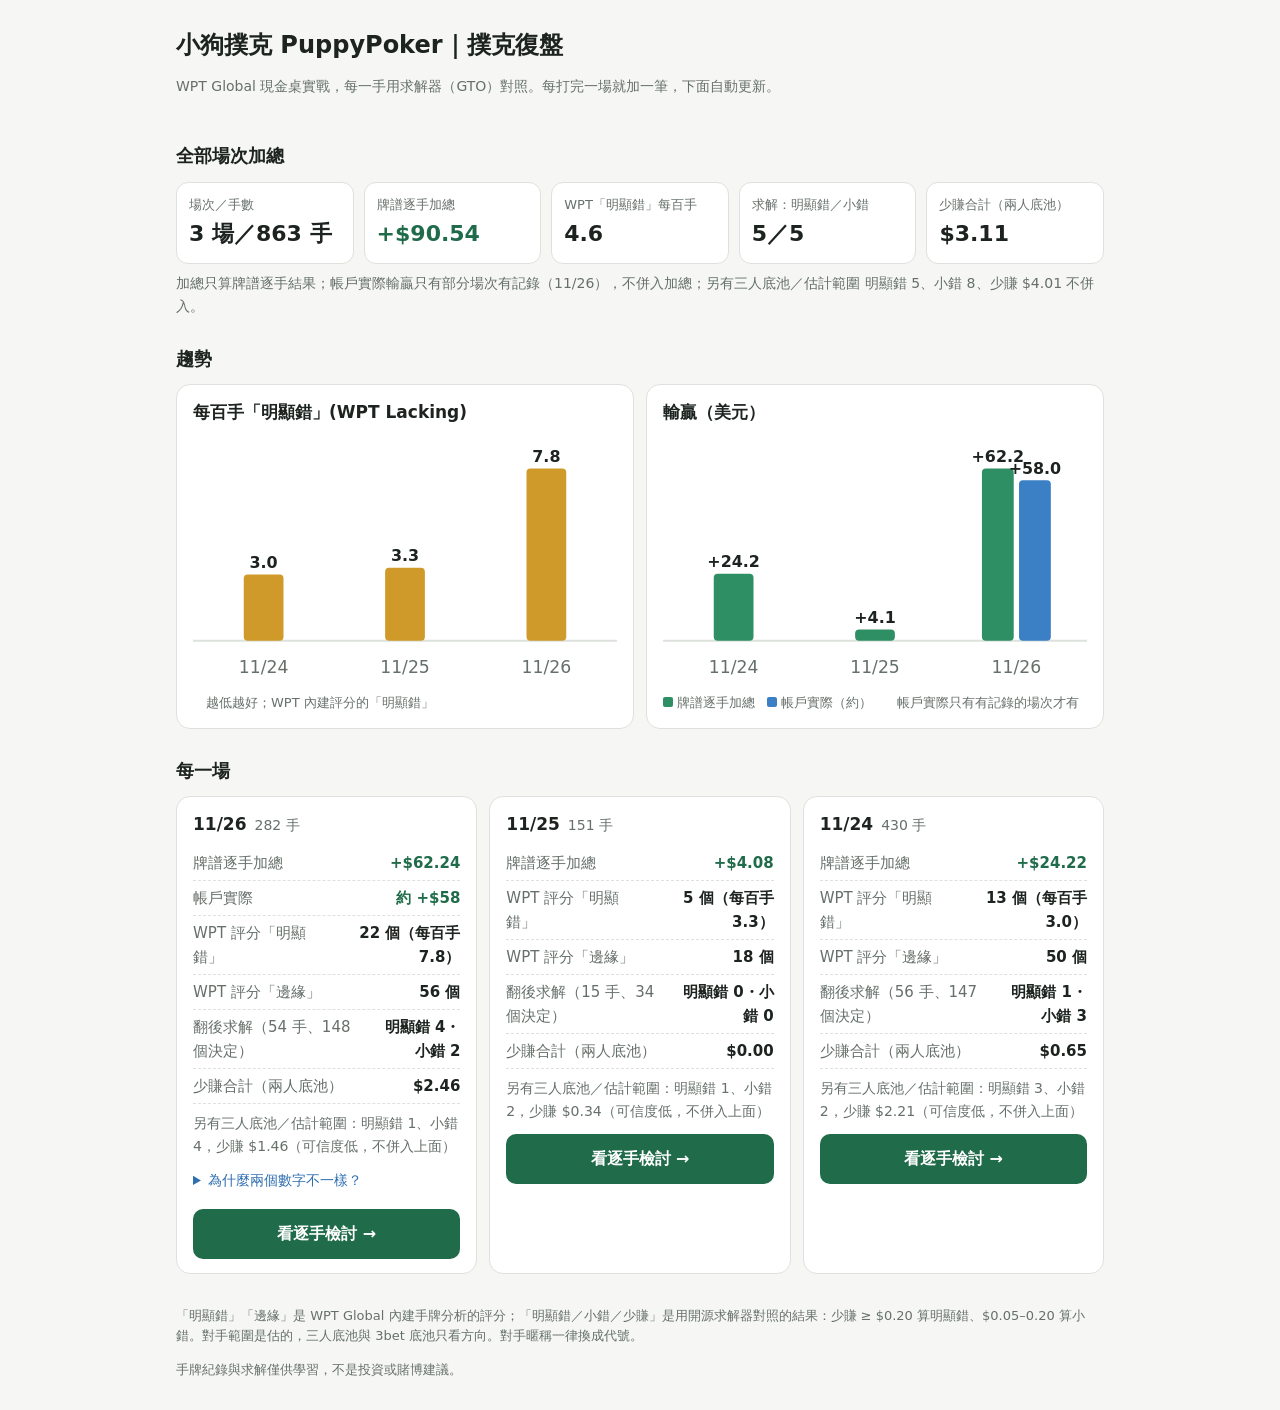
==== index.html @ b1e1a064 "小狗撲克復盤網站 初版（11/24、11/25、11/26） Co-Authored-By: Claude Sonnet 5.5 <noreply@anthropic.com>" ====
<!doctype html><html lang="zh-Hant"><head><meta charset="utf-8"><meta name="viewport" content="width=device-width,initial-scale=1,viewport-fit=cover"><meta name="robots" content="noindex,nofollow">
<link rel="manifest" href="manifest.webmanifest"><meta name="theme-color" content="#1f6b4a"><link rel="apple-touch-icon" href="apple-touch-icon.png"><link rel="icon" href="icon-192.png">
<meta name="apple-mobile-web-app-capable" content="yes"><meta name="mobile-web-app-capable" content="yes"><meta name="apple-mobile-web-app-title" content="牌譜復盤">
<script>if("serviceWorker" in navigator)addEventListener("load",function(){navigator.serviceWorker.register("sw.js")})</script>
<title>小狗撲克 PuppyPoker｜撲克復盤</title><style>
.hero{padding:6px 0 2px}.stats{display:grid;grid-template-columns:repeat(auto-fit,minmax(min(100%,150px),1fr));gap:10px;margin-top:12px}
.stat{background:var(--panel);border:1px solid var(--line);border-radius:12px;padding:12px}.stat span{display:block;font-size:13px;color:var(--mute)}.stat b{font-size:22px;font-variant-numeric:tabular-nums}
.card{background:var(--panel);border:1px solid var(--line);border-radius:14px;padding:14px 16px}.card h3{margin:0 0 8px;font-size:17px}.card h3 small{font-weight:400;color:var(--mute);margin-left:8px;font-size:14px}
.grid{display:grid;grid-template-columns:repeat(auto-fit,minmax(min(100%,300px),1fr));gap:12px}
.row{display:flex;justify-content:space-between;gap:12px;padding:5px 0;border-bottom:1px dashed var(--line);font-size:15px}.row span{color:var(--mute)}.row b{text-align:right;font-variant-numeric:tabular-nums}
.sm{font-size:13px;margin:8px 0 0}details{margin-top:8px;font-size:14px}summary{cursor:pointer;color:var(--blue);min-height:32px;padding:4px 0}
.btn{display:block;margin-top:12px;text-align:center;background:var(--green);color:#fff;text-decoration:none;font-weight:600;border-radius:10px;padding:12px}
footer{margin-top:32px;font-size:13px;color:var(--mute)}
:root{--bg:#f6f7f4;--fg:#1d2420;--mute:#66706a;--panel:#fff;--line:#dde2dc;--green:#1f6b4a;--red:#b3402f;--blue:#2f6fb0}
@media(prefers-color-scheme:dark){:root{--bg:#141815;--fg:#e7ece8;--mute:#9aa59e;--panel:#1d231f;--line:#2e3731;--green:#4fbf8b;--red:#e5776a;--blue:#6fa8e0}}
*{box-sizing:border-box}body{margin:0;background:var(--bg);color:var(--fg);font:16px/1.6 system-ui,-apple-system,"Noto Sans TC","PingFang TC",sans-serif}
main{max-width:960px;margin:0 auto;padding:16px}h1{font-size:24px;line-height:1.3;margin:8px 0 4px}h2{font-size:18px;margin:28px 0 10px}
.mute{color:var(--mute);font-size:14px}.scroll{overflow-x:auto}table{border-collapse:collapse;width:100%;font-size:14px}th,td{padding:6px 8px;border-bottom:1px solid var(--line);text-align:left;white-space:nowrap}
.p{color:var(--green)}.m{color:var(--red)}.r{color:var(--red)}.c span{margin-right:4px;font-weight:600}
</style></head><body>
<main><div class="hero"><h1>小狗撲克 PuppyPoker｜撲克復盤</h1>
<p class="mute">WPT Global 現金桌實戰，每一手用求解器（GTO）對照。每打完一場就加一筆，下面自動更新。</p></div>
<h2>全部場次加總</h2>
<div class="stats">
<div class="stat"><span>場次／手數</span><b>3 場／863 手</b></div>
<div class="stat"><span>牌譜逐手加總</span><b class="p">+$90.54</b></div>
<div class="stat"><span>WPT「明顯錯」每百手</span><b>4.6</b></div>
<div class="stat"><span>求解：明顯錯／小錯</span><b>5／5</b></div>
<div class="stat"><span>少賺合計（兩人底池）</span><b>$3.11</b></div></div>
<p class="mute sm">加總只算牌譜逐手結果；帳戶實際輸贏只有部分場次有記錄（11/26），不併入加總；另有三人底池／估計範圍 明顯錯 5、小錯 8、少賺 $4.01 不併入。</p>
<h2>趨勢</h2><div class="grid"><div class="card"><h3>每百手「明顯錯」(WPT Lacking)</h3><div class="scroll"><svg viewBox="0 0 320 190" role="img" aria-label="每百手「明顯錯」(WPT Lacking)" style="width:100%;min-width:320px;height:auto"><line x1="0" x2="320" y1="156.0" y2="156.0" stroke="var(--line)" stroke-width="1.5"/><rect x="38.3" y="106.0" width="30" height="50.0" rx="3" fill="#d09a2a"/><text x="53.3" y="101.0" text-anchor="middle" font-size="12" font-weight="600" fill="var(--fg)">3.0</text><text x="53.3" y="180" text-anchor="middle" font-size="13" fill="var(--mute)">11/24</text><rect x="145.0" y="101.0" width="30" height="55.0" rx="3" fill="#d09a2a"/><text x="160.0" y="96.0" text-anchor="middle" font-size="12" font-weight="600" fill="var(--fg)">3.3</text><text x="160.0" y="180" text-anchor="middle" font-size="13" fill="var(--mute)">11/25</text><rect x="251.7" y="26.0" width="30" height="130.0" rx="3" fill="#d09a2a"/><text x="266.7" y="21.0" text-anchor="middle" font-size="12" font-weight="600" fill="var(--fg)">7.8</text><text x="266.7" y="180" text-anchor="middle" font-size="13" fill="var(--mute)">11/26</text></svg></div><div class="mute" style="font-size:13px">　越低越好；WPT 內建評分的「明顯錯」</div></div><div class="card"><h3>輸贏（美元）</h3><div class="scroll"><svg viewBox="0 0 320 190" role="img" aria-label="輸贏（美元）" style="width:100%;min-width:320px;height:auto"><line x1="0" x2="320" y1="156.0" y2="156.0" stroke="var(--line)" stroke-width="1.5"/><rect x="38.3" y="105.4" width="30" height="50.6" rx="3" fill="#2f8f64"/><text x="53.3" y="100.4" text-anchor="middle" font-size="12" font-weight="600" fill="var(--fg)">+24.2</text><text x="53.3" y="180" text-anchor="middle" font-size="13" fill="var(--mute)">11/24</text><rect x="145.0" y="147.5" width="30" height="8.5" rx="3" fill="#2f8f64"/><text x="160.0" y="142.5" text-anchor="middle" font-size="12" font-weight="600" fill="var(--fg)">+4.1</text><text x="160.0" y="180" text-anchor="middle" font-size="13" fill="var(--mute)">11/25</text><rect x="240.7" y="26.0" width="24" height="130.0" rx="3" fill="#2f8f64"/><text x="252.7" y="21.0" text-anchor="middle" font-size="12" font-weight="600" fill="var(--fg)">+62.2</text><rect x="268.7" y="34.9" width="24" height="121.1" rx="3" fill="#3b7fc4"/><text x="280.7" y="29.9" text-anchor="middle" font-size="12" font-weight="600" fill="var(--fg)">+58.0</text><text x="266.7" y="180" text-anchor="middle" font-size="13" fill="var(--mute)">11/26</text></svg></div><div class="mute" style="font-size:13px"><span style="margin-right:12px"><i style="display:inline-block;width:10px;height:10px;border-radius:2px;background:#2f8f64;margin-right:4px"></i>牌譜逐手加總</span><span style="margin-right:12px"><i style="display:inline-block;width:10px;height:10px;border-radius:2px;background:#3b7fc4;margin-right:4px"></i>帳戶實際（約）</span>　帳戶實際只有有記錄的場次才有</div></div></div>
<h2>每一場</h2><div class="grid"><article class="card sess"><h3>11/26<small>282 手</small></h3>
<div class="row"><span>牌譜逐手加總</span><b class="p">+$62.24</b></div><div class="row"><span>帳戶實際</span><b class="p">約 +$58</b></div>
<div class="row"><span>WPT 評分「明顯錯」</span><b>22 個（每百手 7.8）</b></div>
<div class="row"><span>WPT 評分「邊緣」</span><b>56 個</b></div><div class="row"><span>翻後求解（54 手、148 個決定）</span><b>明顯錯 4・小錯 2</b></div><div class="row"><span>少賺合計（兩人底池）</span><b>$2.46</b></div><div class="mute sm">另有三人底池／估計範圍：明顯錯 1、小錯 4，少賺 $1.46（可信度低，不併入上面）</div><details><summary>為什麼兩個數字不一樣？</summary><p class="sm">牌譜逐手加總 +$62.24，帳戶實際約 +$58。差的約 $4 是牌與牌之間籌碼被扣掉的錢（兩桌共 28 次，每次 $0.03–0.30），逐手結果沒算進去；推測是大獎或炸彈彩池抽成，尚未確認。</p></details>
<a class="btn" href="1126/">看逐手檢討 →</a></article><article class="card sess"><h3>11/25<small>151 手</small></h3>
<div class="row"><span>牌譜逐手加總</span><b class="p">+$4.08</b></div>
<div class="row"><span>WPT 評分「明顯錯」</span><b>5 個（每百手 3.3）</b></div>
<div class="row"><span>WPT 評分「邊緣」</span><b>18 個</b></div><div class="row"><span>翻後求解（15 手、34 個決定）</span><b>明顯錯 0・小錯 0</b></div><div class="row"><span>少賺合計（兩人底池）</span><b>$0.00</b></div><div class="mute sm">另有三人底池／估計範圍：明顯錯 1、小錯 2，少賺 $0.34（可信度低，不併入上面）</div>
<a class="btn" href="1124-25/#s-1125">看逐手檢討 →</a></article><article class="card sess"><h3>11/24<small>430 手</small></h3>
<div class="row"><span>牌譜逐手加總</span><b class="p">+$24.22</b></div>
<div class="row"><span>WPT 評分「明顯錯」</span><b>13 個（每百手 3.0）</b></div>
<div class="row"><span>WPT 評分「邊緣」</span><b>50 個</b></div><div class="row"><span>翻後求解（56 手、147 個決定）</span><b>明顯錯 1・小錯 3</b></div><div class="row"><span>少賺合計（兩人底池）</span><b>$0.65</b></div><div class="mute sm">另有三人底池／估計範圍：明顯錯 3、小錯 2，少賺 $2.21（可信度低，不併入上面）</div>
<a class="btn" href="1124-25/#s-1124">看逐手檢討 →</a></article></div>
<footer><p>「明顯錯」「邊緣」是 WPT Global 內建手牌分析的評分；「明顯錯／小錯／少賺」是用開源求解器對照的結果：少賺 ≥ $0.20 算明顯錯、$0.05–0.20 算小錯。對手範圍是估的，三人底池與 3bet 底池只看方向。對手暱稱一律換成代號。</p>
<p>手牌紀錄與求解僅供學習，不是投資或賭博建議。</p></footer></main></body></html>
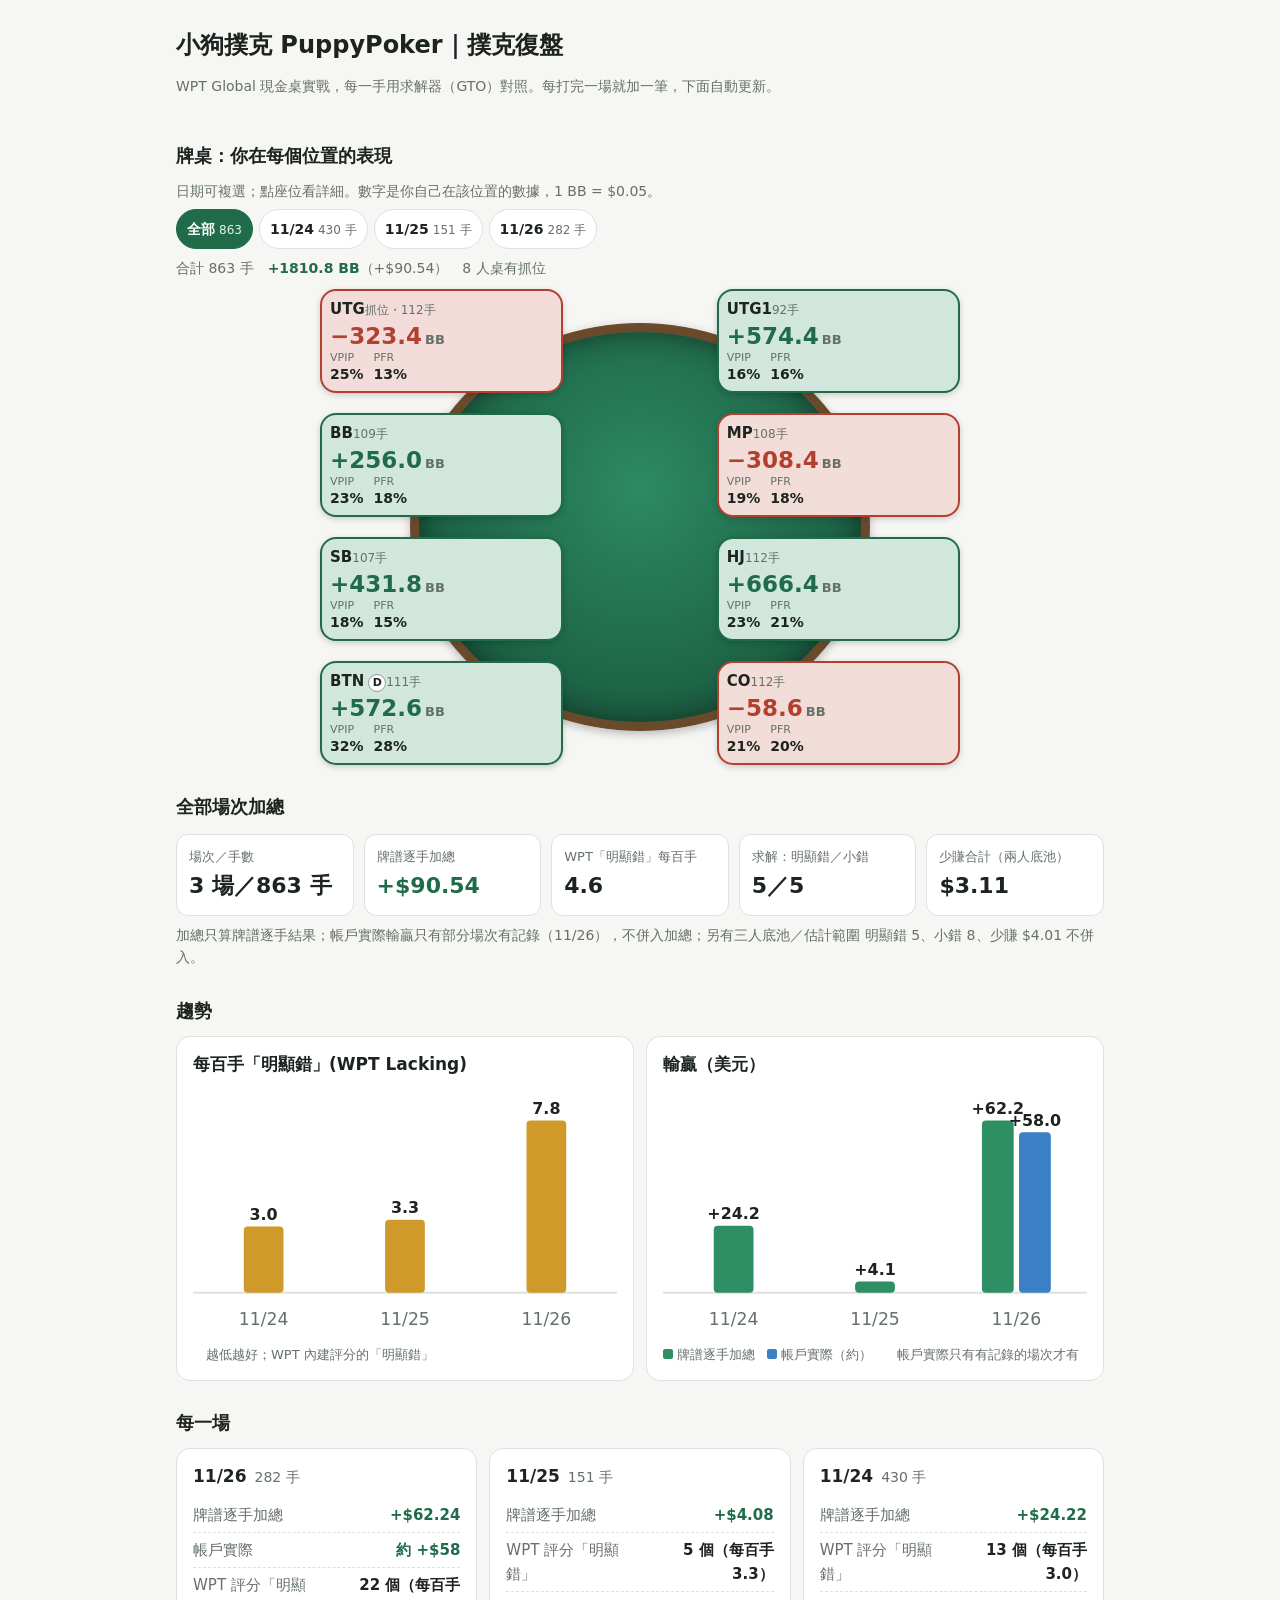
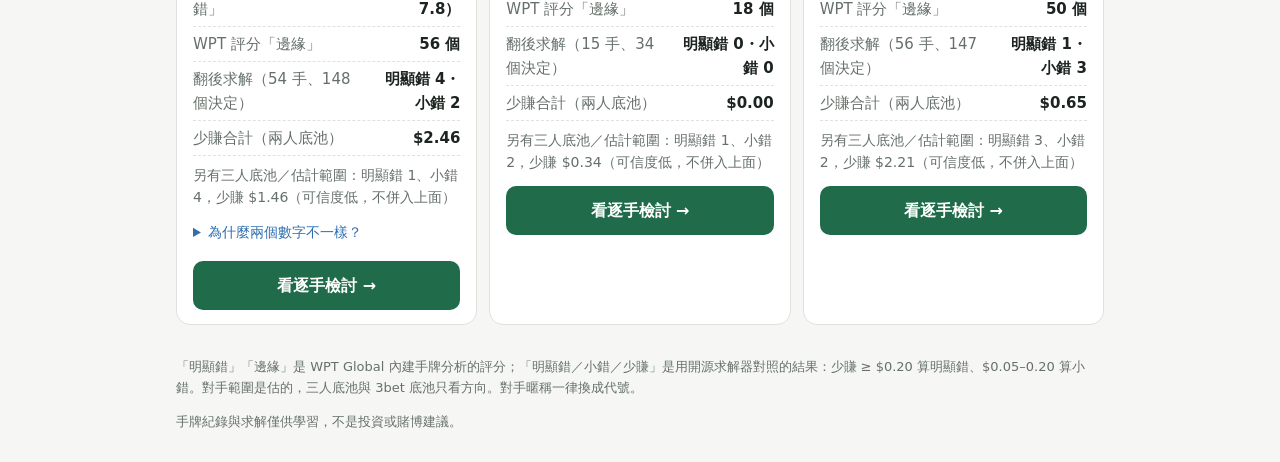
==== commit ae425aee: "首頁加牌桌（選日期、8 位置 VPIP/PFR/BB、手牌清單）；11/26 四種尺寸比較與抽水說明；sw 快取 v2 Co-Authored-By: Claude Sonnet 5.5 <norep" ====
--- a/index.html
+++ b/index.html
@@ -11,6 +11,33 @@
 .sm{font-size:13px;margin:8px 0 0}details{margin-top:8px;font-size:14px}summary{cursor:pointer;color:var(--blue);min-height:32px;padding:4px 0}
 .btn{display:block;margin-top:12px;text-align:center;background:var(--green);color:#fff;text-decoration:none;font-weight:600;border-radius:10px;padding:12px}
 footer{margin-top:32px;font-size:13px;color:var(--mute)}
+.dates{display:flex;flex-wrap:wrap;gap:6px;margin:6px 0 4px}
+.chip{appearance:none;border:1.5px solid var(--line);background:var(--panel);color:var(--fg);font:inherit;font-size:14px;font-weight:600;border-radius:999px;padding:0 10px;min-height:40px;cursor:pointer}
+.chip small{font-weight:400;color:var(--mute);margin-left:4px;font-size:12px}
+.chip[aria-pressed=true]{background:var(--green);border-color:var(--green);color:#fff}.chip[aria-pressed=true] small{color:#e6f4ec}
+.tbl{position:relative;height:476px;margin:10px auto 0;max-width:640px;user-select:none}
+.felt{position:absolute;left:14%;right:14%;top:34px;bottom:34px;border-radius:50%;background:radial-gradient(ellipse at 50% 40%,#2c8a62,#1b5c41 75%);border:9px solid #6b4a2c;box-shadow:inset 0 0 28px rgba(0,0,0,.45),0 3px 10px rgba(0,0,0,.25);display:flex;flex-direction:column;align-items:center;justify-content:center;text-align:center;color:#e9f6ee;padding:0 18%}
+.felt b{font-size:22px;font-variant-numeric:tabular-nums}.felt span{font-size:13px;opacity:.85;line-height:1.5}
+.seat{position:absolute;width:46%;height:104px;border-radius:16px;border:2px solid var(--line);background:var(--panel);color:var(--fg);font:inherit;padding:6px 8px;text-align:left;cursor:pointer;display:flex;flex-direction:column;justify-content:space-between;box-shadow:0 2px 6px rgba(0,0,0,.18)}
+.seat.win{background:linear-gradient(rgba(47,143,100,.22),rgba(47,143,100,.22)),var(--panel);border-color:var(--green)}.seat.lose{background:linear-gradient(rgba(192,80,63,.2),rgba(192,80,63,.2)),var(--panel);border-color:var(--red)}
+.seat[aria-expanded=true]{outline:3px solid var(--blue);outline-offset:2px}
+.seat .nm{font-size:15px;font-weight:700;display:flex;justify-content:space-between;align-items:baseline}.seat .nm small{font-weight:400;font-size:12px;color:var(--mute)}
+.seat .bb{font-size:23px;font-weight:800;font-variant-numeric:tabular-nums;line-height:1.1}.seat .bb i{font-style:normal;font-size:13px;font-weight:600;margin-left:3px;color:var(--mute)}
+.seat .st{display:flex;gap:10px;font-size:14px;font-weight:600;font-variant-numeric:tabular-nums}.seat .st em{font-style:normal;font-weight:400;font-size:11px;color:var(--mute);display:block;line-height:1}
+.seat.none .bb{color:var(--mute)}
+.dealer{display:inline-block;background:#fff;color:#222;border:1px solid #999;border-radius:50%;width:18px;height:18px;line-height:16px;text-align:center;font-size:11px;font-weight:800;margin-left:4px}
+.s0{left:0;top:0}.s1{right:0;top:0}.s2{left:0;top:124px}.s3{right:0;top:124px}.s4{left:0;top:248px}.s5{right:0;top:248px}.s6{left:0;top:372px}.s7{right:0;top:372px}
+.detail{margin-top:14px;scroll-margin-top:12px}
+.dgrid{display:grid;grid-template-columns:repeat(auto-fit,minmax(130px,1fr));gap:8px;margin:10px 0}
+.dcell{background:var(--bg);border:1px solid var(--line);border-radius:10px;padding:8px 10px}.dcell span{display:block;font-size:12px;color:var(--mute)}.dcell b{font-size:18px;font-variant-numeric:tabular-nums}.dcell small{display:block;font-size:12px;color:var(--mute)}
+.sorts{display:flex;gap:8px;margin:6px 0}.sorts .chip{min-height:38px;font-size:14px;padding:0 12px}
+.hl{max-height:520px;overflow-y:auto;border:1px solid var(--line);border-radius:12px}
+.hl a{display:flex;align-items:center;gap:10px;min-height:46px;padding:6px 12px;border-bottom:1px solid var(--line);color:var(--fg);text-decoration:none;font-size:15px;font-variant-numeric:tabular-nums}
+.hl a:last-child{border:0}.hl a:active{background:var(--bg)}.hl .no{color:var(--mute);width:48px;font-size:13px}.hl .cd{width:70px;font-weight:700}.hl .cd .r{color:var(--red)}
+.hl .nt{margin-left:auto;font-weight:700;text-align:right}.hl .tg{font-size:11px;border-radius:6px;padding:1px 6px;background:var(--bg);border:1px solid var(--line);color:var(--mute);white-space:nowrap}.hl .tg.bad{color:var(--red);border-color:var(--red)}
+.hl .go{color:var(--blue)}
+@media(min-width:760px){.tbl{height:476px}.seat{width:38%}}
+
 :root{--bg:#f6f7f4;--fg:#1d2420;--mute:#66706a;--panel:#fff;--line:#dde2dc;--green:#1f6b4a;--red:#b3402f;--blue:#2f6fb0}
 @media(prefers-color-scheme:dark){:root{--bg:#141815;--fg:#e7ece8;--mute:#9aa59e;--panel:#1d231f;--line:#2e3731;--green:#4fbf8b;--red:#e5776a;--blue:#6fa8e0}}
 *{box-sizing:border-box}body{margin:0;background:var(--bg);color:var(--fg);font:16px/1.6 system-ui,-apple-system,"Noto Sans TC","PingFang TC",sans-serif}
@@ -20,6 +47,69 @@
 </style></head><body>
 <main><div class="hero"><h1>小狗撲克 PuppyPoker｜撲克復盤</h1>
 <p class="mute">WPT Global 現金桌實戰，每一手用求解器（GTO）對照。每打完一場就加一筆，下面自動更新。</p></div>
+<h2>牌桌：你在每個位置的表現</h2><p class="mute sm" style="margin-top:0">日期可複選；點座位看詳細。數字是你自己在該位置的數據，1 BB = $0.05。</p><div class="dates" id="dates" role="group" aria-label="選日期"></div><div class="mute" id="sum" style="margin:8px 0 0"></div><div class="tbl" id="tbl"><div class="felt" id="felt"></div><div id="seats"><button class="seat s0" id="seat0" type="button" aria-expanded="false"></button><button class="seat s1" id="seat1" type="button" aria-expanded="false"></button><button class="seat s2" id="seat2" type="button" aria-expanded="false"></button><button class="seat s3" id="seat3" type="button" aria-expanded="false"></button><button class="seat s4" id="seat4" type="button" aria-expanded="false"></button><button class="seat s5" id="seat5" type="button" aria-expanded="false"></button><button class="seat s6" id="seat6" type="button" aria-expanded="false"></button><button class="seat s7" id="seat7" type="button" aria-expanded="false"></button></div></div><div class="detail" id="detail" hidden></div><script>window.PP_DATA={"bb":0.05,"hands":[{"no":"n1","s":"2026-11-24","pos":"UTG (STR)","c":"5d4s","net":-0.12,"lk":0,"cl":1,"sv":1,"v":0,"p":0,"o3":0,"b3":0,"ls":0.0,"vw":1},{"no":"n2","s":"2026-11-24","pos":"BB","c":"Jd7c","net":-0.07,"lk":0,"cl":0,"sv":0,"v":0,"p":0,"o3":1,"b3":0,"ls":0.0,"vw":0},{"no":"n3","s":"2026-11-24","pos":"UTG1","c":"Qd5h","net":-0.12,"lk":0,"cl":0,"sv":0,"v":0,"p":0,"o3":0,"b3":0,"ls":0.0,"vw":0},{"no":"n4","s":"2026-11-24","pos":"UTG (STR)","c":"8h4c","net":-0.12,"lk":0,"cl":0,"sv":0,"v":0,"p":0,"o3":1,"b3":0,"ls":0.0,"vw":0},{"no":"n5","s":"2026-11-24","pos":"MP","c":"Tc7h","net":-0.12,"lk":0,"cl":0,"sv":0,"v":0,"p":0,"o3":0,"b3":0,"ls":0.0,"vw":0},{"no":"n6","s":"2026-11-24","pos":"SB","c":"Kd6s","net":-0.04,"lk":0,"cl":0,"sv":0,"v":0,"p":0,"o3":0,"b3":0,"ls":0.0,"vw":0},{"no":"n7","s":"2026-11-24","pos":"UTG1","c":"Qc2h","net":-0.02,"lk":0,"cl":0,"sv":0,"v":0,"p":0,"o3":0,"b3":0,"ls":0.0,"vw":0},{"no":"n8","s":"2026-11-24","pos":"BB","c":"6d2d","net":-0.07,"lk":0,"cl":0,"sv":0,"v":0,"p":0,"o3":0,"b3":0,"ls":0.0,"vw":0},{"no":"n9","s":"2026-11-24","pos":"BTN","c":"Kc2s","net":-0.02,"lk":0,"cl":0,"sv":0,"v":0,"p":0,"o3":1,"b3":0,"ls":0.0,"vw":0},{"no":"n10","s":"2026-11-24","pos":"SB","c":"9h3s","net":-0.04,"lk":0,"cl":0,"sv":0,"v":0,"p":0,"o3":0,"b3":0,"ls":0.0,"vw":0},{"no":"n11","s":"2026-11-24","pos":"UTG (STR)","c":"7h3d","net":-0.12,"lk":0,"cl":0,"sv":0,"v":0,"p":0,"o3":1,"b3":0,"ls":0.0,"vw":0},{"no":"n12","s":"2026-11-24","pos":"CO","c":"KsQs","net":1.16,"lk":0,"cl":0,"sv":1,"v":1,"p":1,"o3":0,"b3":0,"ls":0.0,"vw":1},{"no":"n13","s":"2026-11-24","pos":"BB","c":"Qd4d","net":-0.07,"lk":0,"cl":1,"sv":0,"v":0,"p":0,"o3":0,"b3":0,"ls":0.0,"vw":0},{"no":"n14","s":"2026-11-24","pos":"BTN","c":"8d2h","net":-0.02,"lk":0,"cl":0,"sv":0,"v":0,"p":0,"o3":0,"b3":0,"ls":0.0,"vw":0},{"no":"n15","s":"2026-11-24","pos":"HJ","c":"8c4c","net":-0.02,"lk":0,"cl":0,"sv":0,"v":0,"p":0,"o3":1,"b3":0,"ls":0.0,"vw":0},{"no":"n16","s":"2026-11-24","pos":"SB","c":"Kc6c","net":-0.04,"lk":0,"cl":0,"sv":0,"v":0,"p":0,"o3":0,"b3":0,"ls":0.0,"vw":0},{"no":"n17","s":"2026-11-24","pos":"CO","c":"6s2s","net":-0.02,"lk":0,"cl":0,"sv":0,"v":0,"p":0,"o3":0,"b3":0,"ls":0.0,"vw":0},{"no":"n18","s":"2026-11-24","pos":"BTN","c":"KhTc","net":0.31,"lk":0,"cl":0,"sv":0,"v":1,"p":1,"o3":0,"b3":0,"ls":0.0,"vw":0},{"no":"n19","s":"2026-11-24","pos":"MP","c":"6c5c","net":-1.32,"lk":1,"cl":0,"sv":1,"v":1,"p":1,"o3":0,"b3":0,"ls":0.0,"vw":1},{"no":"n20","s":"2026-11-24","pos":"HJ","c":"Td3d","net":-0.02,"lk":0,"cl":0,"sv":0,"v":0,"p":0,"o3":0,"b3":0,"ls":0.0,"vw":0},{"no":"n21","s":"2026-11-24","pos":"CO","c":"Ac9c","net":-0.02,"lk":0,"cl":0,"sv":0,"v":0,"p":0,"o3":0,"b3":0,"ls":0.0,"vw":0},{"no":"n22","s":"2026-11-24","pos":"HJ","c":"8c2s","net":-0.02,"lk":0,"cl":0,"sv":0,"v":0,"p":0,"o3":0,"b3":0,"ls":0.0,"vw":0},{"no":"n23","s":"2026-11-24","pos":"UTG (STR)","c":"8c4d","net":-0.12,"lk":0,"cl":1,"sv":1,"v":0,"p":0,"o3":0,"b3":0,"ls":0.0,"vw":1},{"no":"n24","s":"2026-11-24","pos":"MP","c":"AsQh","net":0.31,"lk":0,"cl":0,"sv":0,"v":1,"p":1,"o3":0,"b3":0,"ls":0.0,"vw":0},{"no":"n25","s":"2026-11-24","pos":"UTG1","c":"4s2d","net":-0.02,"lk":0,"cl":0,"sv":0,"v":0,"p":0,"o3":0,"b3":0,"ls":0.0,"vw":0},{"no":"n26","s":"2026-11-24","pos":"UTG (STR)","c":"4d2d","net":0.17,"lk":0,"cl":0,"sv":0,"v":0,"p":0,"o3":0,"b3":0,"ls":0.0,"vw":0},{"no":"n27","s":"2026-11-24","pos":"BB","c":"As7h","net":-0.07,"lk":0,"cl":0,"sv":0,"v":0,"p":0,"o3":0,"b3":0,"ls":0.0,"vw":0},{"no":"n28","s":"2026-11-24","pos":"BB","c":"Th2d","net":-0.07,"lk":0,"cl":0,"sv":0,"v":0,"p":0,"o3":0,"b3":0,"ls":0.0,"vw":0},{"no":"n29","s":"2026-11-24","pos":"UTG (STR)","c":"9s9d","net":-0.65,"lk":0,"cl":0,"sv":1,"v":1,"p":0,"o3":1,"b3":0,"ls":0.0,"vw":1},{"no":"n30","s":"2026-11-24","pos":"SB","c":"JdTd","net":0.75,"lk":0,"cl":0,"sv":1,"v":1,"p":1,"o3":0,"b3":0,"ls":0.0,"vw":1},{"no":"n31","s":"2026-11-24","pos":"SB","c":"Jd7d","net":0.27,"lk":0,"cl":0,"sv":0,"v":1,"p":1,"o3":0,"b3":0,"ls":0.0,"vw":0},{"no":"n32","s":"2026-11-24","pos":"BTN","c":"Jd8d","net":-1.0,"lk":0,"cl":2,"sv":1,"v":1,"p":0,"o3":1,"b3":0,"ls":0.0,"vw":1},{"no":"n33","s":"2026-11-24","pos":"BB","c":"Qh3h","net":-0.07,"lk":0,"cl":1,"sv":0,"v":0,"p":0,"o3":0,"b3":0,"ls":0.0,"vw":0},{"no":"n34","s":"2026-11-24","pos":"BTN","c":"As5h","net":-0.02,"lk":0,"cl":1,"sv":0,"v":0,"p":0,"o3":0,"b3":0,"ls":0.0,"vw":0},{"no":"n35","s":"2026-11-24","pos":"CO","c":"8d7s","net":-0.02,"lk":0,"cl":0,"sv":0,"v":0,"p":0,"o3":0,"b3":0,"ls":0.0,"vw":0},{"no":"n36","s":"2026-11-24","pos":"CO","c":"Ah9d","net":-0.02,"lk":0,"cl":0,"sv":0,"v":0,"p":0,"o3":1,"b3":0,"ls":0.0,"vw":0},{"no":"n37","s":"2026-11-24","pos":"CO","c":"Ts9h","net":-0.02,"lk":0,"cl":0,"sv":0,"v":0,"p":0,"o3":0,"b3":0,"ls":0.0,"vw":0},{"no":"n38","s":"2026-11-24","pos":"SB","c":"Jc8c","net":-0.04,"lk":0,"cl":1,"sv":0,"v":0,"p":0,"o3":0,"b3":0,"ls":0.0,"vw":0},{"no":"n39","s":"2026-11-24","pos":"MP","c":"QcTh","net":0.41,"lk":0,"cl":1,"sv":0,"v":1,"p":1,"o3":0,"b3":0,"ls":0.0,"vw":0},{"no":"n40","s":"2026-11-24","pos":"UTG1","c":"Jh5h","net":-0.02,"lk":0,"cl":0,"sv":0,"v":0,"p":0,"o3":0,"b3":0,"ls":0.0,"vw":0},{"no":"n41","s":"2026-11-24","pos":"HJ","c":"Jh5h","net":-0.02,"lk":0,"cl":0,"sv":0,"v":0,"p":0,"o3":0,"b3":0,"ls":0.0,"vw":0},{"no":"n42","s":"2026-11-24","pos":"BTN","c":"6h3c","net":-0.02,"lk":0,"cl":0,"sv":0,"v":0,"p":0,"o3":1,"b3":0,"ls":0.0,"vw":0},{"no":"n43","s":"2026-11-24","pos":"UTG (STR)","c":"8s4c","net":-0.12,"lk":0,"cl":0,"sv":0,"v":0,"p":0,"o3":1,"b3":0,"ls":0.0,"vw":0},{"no":"n44","s":"2026-11-24","pos":"MP","c":"8c2c","net":-0.02,"lk":0,"cl":0,"sv":0,"v":0,"p":0,"o3":0,"b3":0,"ls":0.0,"vw":0},{"no":"n45","s":"2026-11-24","pos":"BB","c":"Kc2h","net":-0.07,"lk":0,"cl":0,"sv":0,"v":0,"p":0,"o3":1,"b3":0,"ls":0.0,"vw":0},{"no":"n46","s":"2026-11-24","pos":"CO","c":"Th3d","net":-0.02,"lk":0,"cl":0,"sv":0,"v":0,"p":0,"o3":0,"b3":0,"ls":0.0,"vw":0},{"no":"n47","s":"2026-11-24","pos":"UTG1","c":"6c5d","net":-0.02,"lk":0,"cl":0,"sv":0,"v":0,"p":0,"o3":0,"b3":0,"ls":0.0,"vw":0},{"no":"n48","s":"2026-11-24","pos":"SB","c":"9d7d","net":-0.04,"lk":0,"cl":1,"sv":0,"v":0,"p":0,"o3":0,"b3":0,"ls":0.0,"vw":0},{"no":"n49","s":"2026-11-24","pos":"UTG (STR)","c":"Td6s","net":1.42,"lk":0,"cl":0,"sv":1,"v":0,"p":0,"o3":0,"b3":0,"ls":0.0,"vw":1},{"no":"n50","s":"2026-11-24","pos":"HJ","c":"Js7h","net":-0.02,"lk":0,"cl":0,"sv":0,"v":0,"p":0,"o3":0,"b3":0,"ls":0.0,"vw":0},{"no":"n51","s":"2026-11-24","pos":"BTN","c":"Qd9c","net":0.51,"lk":0,"cl":0,"sv":1,"v":1,"p":1,"o3":0,"b3":0,"ls":0.0,"vw":1},{"no":"n52","s":"2026-11-24","pos":"MP","c":"Js2s","net":-0.02,"lk":0,"cl":0,"sv":0,"v":0,"p":0,"o3":0,"b3":0,"ls":0.0,"vw":0},{"no":"n53","s":"2026-11-24","pos":"CO","c":"Qc2s","net":-0.02,"lk":0,"cl":0,"sv":0,"v":0,"p":0,"o3":0,"b3":0,"ls":0.0,"vw":0},{"no":"n54","s":"2026-11-24","pos":"BB","c":"KhQs","net":2.07,"lk":0,"cl":1,"sv":1,"v":1,"p":1,"o3":0,"b3":0,"ls":0.0,"vw":1},{"no":"n55","s":"2026-11-24","pos":"HJ","c":"Ah3s","net":-0.02,"lk":0,"cl":0,"sv":0,"v":0,"p":0,"o3":0,"b3":0,"ls":0.0,"vw":0},{"no":"n56","s":"2026-11-24","pos":"UTG1","c":"5d3c","net":-0.02,"lk":0,"cl":0,"sv":0,"v":0,"p":0,"o3":0,"b3":0,"ls":0.0,"vw":0},{"no":"n57","s":"2026-11-24","pos":"SB","c":"As6s","net":-0.04,"lk":0,"cl":0,"sv":0,"v":0,"p":0,"o3":1,"b3":0,"ls":0.0,"vw":0},{"no":"n58","s":"2026-11-24","pos":"BTN","c":"5c3s","net":-0.02,"lk":0,"cl":0,"sv":0,"v":0,"p":0,"o3":1,"b3":0,"ls":0.0,"vw":0},{"no":"n59","s":"2026-11-24","pos":"CO","c":"Qh6c","net":-0.02,"lk":0,"cl":0,"sv":0,"v":0,"p":0,"o3":0,"b3":0,"ls":0.0,"vw":0},{"no":"n60","s":"2026-11-24","pos":"UTG (STR)","c":"Tc2c","net":-0.36,"lk":0,"cl":0,"sv":1,"v":0,"p":0,"o3":0,"b3":0,"ls":0.0,"vw":1},{"no":"n61","s":"2026-11-24","pos":"HJ","c":"8h4d","net":-0.02,"lk":0,"cl":0,"sv":0,"v":0,"p":0,"o3":0,"b3":0,"ls":0.0,"vw":0},{"no":"n62","s":"2026-11-24","pos":"BB","c":"QhQc","net":0.66,"lk":0,"cl":0,"sv":0,"v":1,"p":1,"o3":1,"b3":1,"ls":0.0,"vw":0},{"no":"n63","s":"2026-11-24","pos":"MP","c":"6s3s","net":-0.02,"lk":0,"cl":0,"sv":0,"v":0,"p":0,"o3":0,"b3":0,"ls":0.0,"vw":0},{"no":"n64","s":"2026-11-24","pos":"SB","c":"Qs8c","net":-0.04,"lk":0,"cl":0,"sv":0,"v":0,"p":0,"o3":1,"b3":0,"ls":0.0,"vw":0},{"no":"n65","s":"2026-11-24","pos":"MP","c":"Qd2c","net":-0.02,"lk":0,"cl":0,"sv":0,"v":0,"p":0,"o3":0,"b3":0,"ls":0.0,"vw":0},{"no":"n66","s":"2026-11-24","pos":"BTN","c":"Jc7s","net":-0.02,"lk":0,"cl":0,"sv":0,"v":0,"p":0,"o3":0,"b3":0,"ls":0.0,"vw":0},{"no":"n67","s":"2026-11-24","pos":"UTG1","c":"Kh9d","net":-0.02,"lk":0,"cl":0,"sv":0,"v":0,"p":0,"o3":0,"b3":0,"ls":0.0,"vw":0},{"no":"n68","s":"2026-11-24","pos":"CO","c":"5s3h","net":-0.02,"lk":0,"cl":0,"sv":0,"v":0,"p":0,"o3":0,"b3":0,"ls":0.0,"vw":0},{"no":"n69","s":"2026-11-24","pos":"UTG (STR)","c":"JdTh","net":-0.35,"lk":0,"cl":0,"sv":1,"v":0,"p":0,"o3":0,"b3":0,"ls":0.0,"vw":1},{"no":"n70","s":"2026-11-24","pos":"BB","c":"9d8s","net":-0.07,"lk":0,"cl":1,"sv":0,"v":0,"p":0,"o3":0,"b3":0,"ls":0.0,"vw":0},{"no":"n71","s":"2026-11-24","pos":"UTG1","c":"KhTd","net":-0.02,"lk":0,"cl":0,"sv":0,"v":0,"p":0,"o3":0,"b3":0,"ls":0.0,"vw":0},{"no":"n72","s":"2026-11-24","pos":"HJ","c":"Kc2d","net":-0.02,"lk":0,"cl":0,"sv":0,"v":0,"p":0,"o3":0,"b3":0,"ls":0.0,"vw":0},{"no":"n73","s":"2026-11-24","pos":"SB","c":"Ad5h","net":-0.04,"lk":0,"cl":0,"sv":0,"v":0,"p":0,"o3":0,"b3":0,"ls":0.0,"vw":0},{"no":"n74","s":"2026-11-24","pos":"UTG (STR)","c":"9s3d","net":-0.12,"lk":0,"cl":0,"sv":0,"v":0,"p":0,"o3":1,"b3":0,"ls":0.0,"vw":0},{"no":"n75","s":"2026-11-24","pos":"BB","c":"8s6s","net":-0.07,"lk":0,"cl":1,"sv":0,"v":0,"p":0,"o3":0,"b3":0,"ls":0.0,"vw":0},{"no":"n76","s":"2026-11-24","pos":"HJ","c":"Ks3c","net":-0.02,"lk":0,"cl":0,"sv":0,"v":0,"p":0,"o3":0,"b3":0,"ls":0.0,"vw":0},{"no":"n77","s":"2026-11-24","pos":"BTN","c":"Ac3c","net":-1.29,"lk":1,"cl":1,"sv":1,"v":1,"p":1,"o3":1,"b3":1,"ls":0.0,"vw":1},{"no":"n78","s":"2026-11-24","pos":"MP","c":"Jh4d","net":-0.02,"lk":0,"cl":0,"sv":0,"v":0,"p":0,"o3":0,"b3":0,"ls":0.0,"vw":0},{"no":"n79","s":"2026-11-24","pos":"SB","c":"Qc3s","net":-0.04,"lk":0,"cl":0,"sv":0,"v":0,"p":0,"o3":0,"b3":0,"ls":0.0,"vw":0},{"no":"n80","s":"2026-11-24","pos":"CO","c":"7d4s","net":-0.02,"lk":0,"cl":0,"sv":0,"v":0,"p":0,"o3":0,"b3":0,"ls":0.0,"vw":0},{"no":"n81","s":"2026-11-24","pos":"UTG (STR)","c":"Kd3h","net":0.39,"lk":0,"cl":0,"sv":1,"v":0,"p":0,"o3":0,"b3":0,"ls":0.0,"vw":1},{"no":"n82","s":"2026-11-24","pos":"BTN","c":"5d4h","net":-0.02,"lk":0,"cl":0,"sv":0,"v":0,"p":0,"o3":0,"b3":0,"ls":0.0,"vw":0},{"no":"n83","s":"2026-11-24","pos":"HJ","c":"Ad3d","net":0.31,"lk":0,"cl":0,"sv":0,"v":1,"p":1,"o3":0,"b3":0,"ls":0.0,"vw":0},{"no":"n84","s":"2026-11-24","pos":"MP","c":"5c5d","net":-0.34,"lk":0,"cl":0,"sv":1,"v":1,"p":1,"o3":0,"b3":0,"ls":0.0,"vw":1},{"no":"n85","s":"2026-11-24","pos":"CO","c":"Ts5h","net":-0.02,"lk":0,"cl":0,"sv":0,"v":0,"p":0,"o3":0,"b3":0,"ls":0.0,"vw":0},{"no":"n86","s":"2026-11-24","pos":"BB","c":"Jd7c","net":-0.07,"lk":0,"cl":1,"sv":0,"v":0,"p":0,"o3":0,"b3":0,"ls":0.0,"vw":0},{"no":"n87","s":"2026-11-24","pos":"SB","c":"Td8h","net":-0.04,"lk":0,"cl":0,"sv":0,"v":0,"p":0,"o3":0,"b3":0,"ls":0.0,"vw":0},{"no":"n88","s":"2026-11-24","pos":"UTG1","c":"8d3h","net":-0.02,"lk":0,"cl":0,"sv":0,"v":0,"p":0,"o3":0,"b3":0,"ls":0.0,"vw":0},{"no":"n89","s":"2026-11-24","pos":"HJ","c":"7c2d","net":-0.02,"lk":0,"cl":0,"sv":0,"v":0,"p":0,"o3":0,"b3":0,"ls":0.0,"vw":0},{"no":"n90","s":"2026-11-24","pos":"UTG (STR)","c":"4d2d","net":-0.12,"lk":0,"cl":0,"sv":0,"v":0,"p":0,"o3":0,"b3":0,"ls":0.0,"vw":0},{"no":"n91","s":"2026-11-24","pos":"BTN","c":"7s4h","net":-0.02,"lk":0,"cl":0,"sv":0,"v":0,"p":0,"o3":0,"b3":0,"ls":0.0,"vw":0},{"no":"n92","s":"2026-11-24","pos":"MP","c":"6c5h","net":-0.02,"lk":0,"cl":0,"sv":0,"v":0,"p":0,"o3":0,"b3":0,"ls":0.0,"vw":0},{"no":"n93","s":"2026-11-24","pos":"BB","c":"Th5c","net":-0.07,"lk":0,"cl":0,"sv":0,"v":0,"p":0,"o3":0,"b3":0,"ls":0.0,"vw":0},{"no":"n94","s":"2026-11-24","pos":"UTG1","c":"Jh2s","net":-0.02,"lk":0,"cl":0,"sv":0,"v":0,"p":0,"o3":0,"b3":0,"ls":0.0,"vw":0},{"no":"n95","s":"2026-11-24","pos":"SB","c":"Ah8c","net":-0.04,"lk":0,"cl":0,"sv":0,"v":0,"p":0,"o3":0,"b3":0,"ls":0.0,"vw":0},{"no":"n96","s":"2026-11-24","pos":"CO","c":"Th4s","net":-0.02,"lk":0,"cl":0,"sv":0,"v":0,"p":0,"o3":0,"b3":0,"ls":0.0,"vw":0},{"no":"n97","s":"2026-11-24","pos":"UTG (STR)","c":"6d4c","net":-0.12,"lk":0,"cl":0,"sv":1,"v":0,"p":0,"o3":0,"b3":0,"ls":0.0,"vw":1},{"no":"n98","s":"2026-11-24","pos":"BTN","c":"6s3d","net":-0.02,"lk":0,"cl":0,"sv":0,"v":0,"p":0,"o3":0,"b3":0,"ls":0.0,"vw":0},{"no":"n99","s":"2026-11-24","pos":"CO","c":"KsJd","net":0.93,"lk":0,"cl":1,"sv":0,"v":1,"p":1,"o3":0,"b3":0,"ls":0.0,"vw":1},{"no":"n100","s":"2026-11-24","pos":"HJ","c":"Ts7s","net":-0.02,"lk":0,"cl":0,"sv":0,"v":0,"p":0,"o3":0,"b3":0,"ls":0.0,"vw":0},{"no":"n101","s":"2026-11-24","pos":"BB","c":"Js2d","net":-0.07,"lk":0,"cl":0,"sv":0,"v":0,"p":0,"o3":0,"b3":0,"ls":0.0,"vw":0},{"no":"n102","s":"2026-11-24","pos":"MP","c":"5s5h","net":0.61,"lk":0,"cl":0,"sv":1,"v":1,"p":1,"o3":0,"b3":0,"ls":0.0,"vw":1},{"no":"n103","s":"2026-11-24","pos":"SB","c":"6d3c","net":-0.04,"lk":0,"cl":0,"sv":0,"v":0,"p":0,"o3":0,"b3":0,"ls":0.0,"vw":0},{"no":"n104","s":"2026-11-24","pos":"HJ","c":"Ts6s","net":-0.02,"lk":0,"cl":0,"sv":0,"v":0,"p":0,"o3":0,"b3":0,"ls":0.0,"vw":0},{"no":"n105","s":"2026-11-24","pos":"UTG1","c":"Kc8s","net":-0.02,"lk":0,"cl":0,"sv":0,"v":0,"p":0,"o3":0,"b3":0,"ls":0.0,"vw":0},{"no":"n106","s":"2026-11-24","pos":"MP","c":"Qc2c","net":-0.02,"lk":0,"cl":0,"sv":0,"v":0,"p":0,"o3":1,"b3":0,"ls":0.0,"vw":0},{"no":"n107","s":"2026-11-24","pos":"UTG (STR)","c":"6s6d","net":-0.34,"lk":0,"cl":0,"sv":0,"v":1,"p":0,"o3":1,"b3":0,"ls":0.0,"vw":1},{"no":"n108","s":"2026-11-24","pos":"BTN","c":"Td5s","net":-0.02,"lk":0,"cl":0,"sv":0,"v":0,"p":0,"o3":0,"b3":0,"ls":0.0,"vw":0},{"no":"n109","s":"2026-11-24","pos":"UTG1","c":"Jc7d","net":-0.02,"lk":0,"cl":0,"sv":0,"v":0,"p":0,"o3":0,"b3":0,"ls":0.0,"vw":0},{"no":"n110","s":"2026-11-24","pos":"UTG (STR)","c":"Th3c","net":-0.12,"lk":0,"cl":0,"sv":0,"v":0,"p":0,"o3":1,"b3":0,"ls":0.0,"vw":0},{"no":"n111","s":"2026-11-24","pos":"CO","c":"Ts3s","net":-0.02,"lk":0,"cl":0,"sv":0,"v":0,"p":0,"o3":0,"b3":0,"ls":0.0,"vw":0},{"no":"n112","s":"2026-11-24","pos":"BB","c":"QdTs","net":-0.07,"lk":0,"cl":0,"sv":0,"v":0,"p":0,"o3":1,"b3":0,"ls":0.0,"vw":0},{"no":"n113","s":"2026-11-24","pos":"BB","c":"3s2d","net":-0.07,"lk":0,"cl":0,"sv":0,"v":0,"p":0,"o3":0,"b3":0,"ls":0.0,"vw":0},{"no":"n114","s":"2026-11-24","pos":"SB","c":"Kd4s","net":-0.04,"lk":0,"cl":0,"sv":0,"v":0,"p":0,"o3":0,"b3":0,"ls":0.0,"vw":0},{"no":"n115","s":"2026-11-24","pos":"SB","c":"JcTs","net":-0.04,"lk":0,"cl":1,"sv":0,"v":0,"p":0,"o3":0,"b3":0,"ls":0.0,"vw":0},{"no":"n116","s":"2026-11-24","pos":"BTN","c":"Jc9h","net":-0.02,"lk":0,"cl":0,"sv":0,"v":0,"p":0,"o3":0,"b3":0,"ls":0.0,"vw":0},{"no":"n117","s":"2026-11-24","pos":"HJ","c":"AsAh","net":11.25,"lk":0,"cl":1,"sv":1,"v":1,"p":1,"o3":0,"b3":0,"ls":0.0,"vw":1},{"no":"n118","s":"2026-11-24","pos":"BTN","c":"Kc4h","net":-0.02,"lk":0,"cl":0,"sv":0,"v":0,"p":0,"o3":0,"b3":0,"ls":0.0,"vw":0},{"no":"n119","s":"2026-11-24","pos":"CO","c":"3c3d","net":-0.44,"lk":0,"cl":0,"sv":0,"v":1,"p":0,"o3":0,"b3":0,"ls":0.0,"vw":1},{"no":"n120","s":"2026-11-24","pos":"MP","c":"Th2h","net":-0.02,"lk":0,"cl":0,"sv":0,"v":0,"p":0,"o3":0,"b3":0,"ls":0.0,"vw":0},{"no":"n121","s":"2026-11-24","pos":"CO","c":"8c4h","net":-0.02,"lk":0,"cl":0,"sv":0,"v":0,"p":0,"o3":0,"b3":0,"ls":0.0,"vw":0},{"no":"n122","s":"2026-11-24","pos":"HJ","c":"7h2c","net":-0.02,"lk":0,"cl":0,"sv":0,"v":0,"p":0,"o3":0,"b3":0,"ls":0.0,"vw":0},{"no":"n123","s":"2026-11-24","pos":"UTG (STR)","c":"6d4s","net":-0.12,"lk":0,"cl":0,"sv":0,"v":0,"p":0,"o3":0,"b3":0,"ls":0.0,"vw":0},{"no":"n124","s":"2026-11-24","pos":"MP","c":"8c6s","net":-0.02,"lk":0,"cl":0,"sv":0,"v":0,"p":0,"o3":0,"b3":0,"ls":0.0,"vw":0},{"no":"n125","s":"2026-11-24","pos":"HJ","c":"5d3h","net":-0.02,"lk":0,"cl":0,"sv":0,"v":0,"p":0,"o3":0,"b3":0,"ls":0.0,"vw":0},{"no":"n126","s":"2026-11-24","pos":"UTG1","c":"KhQd","net":0.31,"lk":0,"cl":0,"sv":0,"v":1,"p":1,"o3":0,"b3":0,"ls":0.0,"vw":0},{"no":"n127","s":"2026-11-24","pos":"UTG (STR)","c":"8c5s","net":0.21,"lk":0,"cl":0,"sv":0,"v":0,"p":0,"o3":0,"b3":0,"ls":0.0,"vw":0},{"no":"n128","s":"2026-11-24","pos":"MP","c":"Qc2c","net":-0.02,"lk":0,"cl":0,"sv":0,"v":0,"p":0,"o3":0,"b3":0,"ls":0.0,"vw":0},{"no":"n129","s":"2026-11-24","pos":"SB","c":"9c3h","net":-0.04,"lk":0,"cl":0,"sv":0,"v":0,"p":0,"o3":0,"b3":0,"ls":0.0,"vw":0},{"no":"n130","s":"2026-11-24","pos":"UTG1","c":"8h4d","net":-0.02,"lk":0,"cl":0,"sv":0,"v":0,"p":0,"o3":0,"b3":0,"ls":0.0,"vw":0},{"no":"n131","s":"2026-11-24","pos":"BTN","c":"Td2h","net":-0.02,"lk":0,"cl":0,"sv":0,"v":0,"p":0,"o3":0,"b3":0,"ls":0.0,"vw":0},{"no":"n132","s":"2026-11-24","pos":"BB","c":"5s5d","net":-0.65,"lk":1,"cl":0,"sv":0,"v":1,"p":0,"o3":1,"b3":0,"ls":0.0,"vw":1},{"no":"n133","s":"2026-11-24","pos":"SB","c":"9c6s","net":-0.04,"lk":0,"cl":0,"sv":0,"v":0,"p":0,"o3":1,"b3":0,"ls":0.0,"vw":0},{"no":"n134","s":"2026-11-24","pos":"UTG (STR)","c":"KcTd","net":0.21,"lk":0,"cl":0,"sv":0,"v":0,"p":0,"o3":0,"b3":0,"ls":0.0,"vw":0},{"no":"n135","s":"2026-11-24","pos":"CO","c":"AdTd","net":-0.33,"lk":0,"cl":0,"sv":0,"v":1,"p":1,"o3":0,"b3":0,"ls":0.0,"vw":1},{"no":"n136","s":"2026-11-24","pos":"BB","c":"8s5h","net":-0.07,"lk":0,"cl":0,"sv":0,"v":0,"p":0,"o3":1,"b3":0,"ls":0.0,"vw":0},{"no":"n137","s":"2026-11-24","pos":"SB","c":"5h3s","net":-0.04,"lk":0,"cl":0,"sv":0,"v":0,"p":0,"o3":1,"b3":0,"ls":0.0,"vw":0},{"no":"n138","s":"2026-11-24","pos":"BTN","c":"AdQs","net":0.71,"lk":0,"cl":0,"sv":0,"v":1,"p":1,"o3":1,"b3":1,"ls":0.0,"vw":0},{"no":"n139","s":"2026-11-24","pos":"BTN","c":"AdTd","net":-2.63,"lk":0,"cl":1,"sv":1,"v":1,"p":1,"o3":1,"b3":1,"ls":0.0,"vw":1},{"no":"n140","s":"2026-11-24","pos":"CO","c":"6h2c","net":-0.02,"lk":0,"cl":0,"sv":0,"v":0,"p":0,"o3":0,"b3":0,"ls":0.0,"vw":0},{"no":"n141","s":"2026-11-24","pos":"HJ","c":"Qd4c","net":-0.02,"lk":0,"cl":0,"sv":0,"v":0,"p":0,"o3":0,"b3":0,"ls":0.0,"vw":0},{"no":"n142","s":"2026-11-24","pos":"CO","c":"Kh6h","net":5.51,"lk":0,"cl":1,"sv":0,"v":1,"p":1,"o3":0,"b3":0,"ls":0.0,"vw":1},{"no":"n143","s":"2026-11-24","pos":"HJ","c":"Qs6s","net":-0.02,"lk":0,"cl":0,"sv":0,"v":0,"p":0,"o3":0,"b3":0,"ls":0.0,"vw":0},{"no":"n144","s":"2026-11-24","pos":"MP","c":"Jc6d","net":-0.02,"lk":0,"cl":0,"sv":0,"v":0,"p":0,"o3":0,"b3":0,"ls":0.0,"vw":0},{"no":"n145","s":"2026-11-24","pos":"UTG (STR)","c":"Ad4c","net":-0.12,"lk":0,"cl":0,"sv":0,"v":0,"p":0,"o3":1,"b3":0,"ls":0.0,"vw":0},{"no":"n146","s":"2026-11-24","pos":"BB","c":"Ks7s","net":-0.3,"lk":1,"cl":1,"sv":1,"v":1,"p":1,"o3":0,"b3":0,"ls":0.16,"vw":1},{"no":"n147","s":"2026-11-24","pos":"MP","c":"Jh5d","net":-0.02,"lk":0,"cl":0,"sv":0,"v":0,"p":0,"o3":0,"b3":0,"ls":0.0,"vw":0},{"no":"n148","s":"2026-11-24","pos":"HJ","c":"Jc2s","net":-0.02,"lk":0,"cl":0,"sv":0,"v":0,"p":0,"o3":0,"b3":0,"ls":0.0,"vw":0},{"no":"n149","s":"2026-11-24","pos":"CO","c":"JcTh","net":-0.12,"lk":0,"cl":0,"sv":0,"v":0,"p":0,"o3":1,"b3":0,"ls":0.0,"vw":0},{"no":"n150","s":"2026-11-24","pos":"HJ","c":"Kh8c","net":-0.02,"lk":0,"cl":0,"sv":0,"v":0,"p":0,"o3":0,"b3":0,"ls":0.0,"vw":0},{"no":"n151","s":"2026-11-24","pos":"MP","c":"Ad4h","net":-0.02,"lk":0,"cl":0,"sv":0,"v":0,"p":0,"o3":0,"b3":0,"ls":0.0,"vw":0},{"no":"n152","s":"2026-11-24","pos":"UTG (STR)","c":"9c2h","net":-0.12,"lk":0,"cl":0,"sv":0,"v":0,"p":0,"o3":1,"b3":0,"ls":0.0,"vw":0},{"no":"n153","s":"2026-11-24","pos":"BB","c":"9h4h","net":-0.07,"lk":0,"cl":0,"sv":0,"v":0,"p":0,"o3":1,"b3":0,"ls":0.0,"vw":0},{"no":"n154","s":"2026-11-24","pos":"MP","c":"7c4h","net":-0.02,"lk":0,"cl":0,"sv":0,"v":0,"p":0,"o3":0,"b3":0,"ls":0.0,"vw":0},{"no":"n155","s":"2026-11-24","pos":"UTG1","c":"Jc9s","net":-0.02,"lk":0,"cl":0,"sv":0,"v":0,"p":0,"o3":0,"b3":0,"ls":0.0,"vw":0},{"no":"n156","s":"2026-11-24","pos":"UTG1","c":"Th4h","net":-0.02,"lk":0,"cl":0,"sv":0,"v":0,"p":0,"o3":0,"b3":0,"ls":0.0,"vw":0},{"no":"n157","s":"2026-11-24","pos":"SB","c":"KcTh","net":-0.04,"lk":0,"cl":0,"sv":0,"v":0,"p":0,"o3":0,"b3":0,"ls":0.0,"vw":0},{"no":"n158","s":"2026-11-24","pos":"UTG (STR)","c":"5s4s","net":-0.12,"lk":0,"cl":0,"sv":0,"v":0,"p":0,"o3":0,"b3":0,"ls":0.0,"vw":0},{"no":"n159","s":"2026-11-24","pos":"UTG (STR)","c":"Kh4h","net":-0.27,"lk":0,"cl":0,"sv":1,"v":1,"p":0,"o3":1,"b3":0,"ls":0.0,"vw":1},{"no":"n160","s":"2026-11-24","pos":"BTN","c":"JdTh","net":-0.02,"lk":0,"cl":0,"sv":0,"v":0,"p":0,"o3":1,"b3":0,"ls":0.0,"vw":0},{"no":"n161","s":"2026-11-24","pos":"BB","c":"6h6d","net":0.36,"lk":0,"cl":0,"sv":0,"v":1,"p":1,"o3":0,"b3":0,"ls":0.0,"vw":0},{"no":"n162","s":"2026-11-24","pos":"BB","c":"7s7d","net":-0.07,"lk":0,"cl":0,"sv":0,"v":0,"p":0,"o3":0,"b3":0,"ls":0.0,"vw":0},{"no":"n163","s":"2026-11-24","pos":"SB","c":"5d4d","net":0.75,"lk":0,"cl":1,"sv":1,"v":1,"p":1,"o3":0,"b3":0,"ls":0.0,"vw":1},{"no":"n164","s":"2026-11-24","pos":"CO","c":"6c3d","net":-0.02,"lk":0,"cl":0,"sv":0,"v":0,"p":0,"o3":0,"b3":0,"ls":0.0,"vw":0},{"no":"n165","s":"2026-11-24","pos":"SB","c":"9d7h","net":-0.04,"lk":0,"cl":0,"sv":0,"v":0,"p":0,"o3":1,"b3":0,"ls":0.0,"vw":0},{"no":"n166","s":"2026-11-24","pos":"BTN","c":"6d5s","net":-0.02,"lk":0,"cl":0,"sv":0,"v":0,"p":0,"o3":1,"b3":0,"ls":0.0,"vw":0},{"no":"n167","s":"2026-11-24","pos":"BTN","c":"8h5h","net":0.51,"lk":0,"cl":0,"sv":1,"v":1,"p":1,"o3":0,"b3":0,"ls":0.0,"vw":1},{"no":"n168","s":"2026-11-24","pos":"HJ","c":"Qs3h","net":-0.02,"lk":0,"cl":0,"sv":0,"v":0,"p":0,"o3":0,"b3":0,"ls":0.0,"vw":0},{"no":"n169","s":"2026-11-24","pos":"CO","c":"7d5h","net":-0.02,"lk":0,"cl":0,"sv":0,"v":0,"p":0,"o3":0,"b3":0,"ls":0.0,"vw":0},{"no":"n170","s":"2026-11-24","pos":"CO","c":"Ad3h","net":-0.02,"lk":0,"cl":0,"sv":0,"v":0,"p":0,"o3":1,"b3":0,"ls":0.0,"vw":0},{"no":"n171","s":"2026-11-24","pos":"MP","c":"Ac2h","net":-0.02,"lk":0,"cl":0,"sv":0,"v":0,"p":0,"o3":0,"b3":0,"ls":0.0,"vw":0},{"no":"n172","s":"2026-11-24","pos":"HJ","c":"7h3c","net":-0.02,"lk":0,"cl":0,"sv":0,"v":0,"p":0,"o3":1,"b3":0,"ls":0.0,"vw":0},{"no":"n173","s":"2026-11-24","pos":"UTG1","c":"KsQd","net":3.28,"lk":0,"cl":1,"sv":0,"v":1,"p":1,"o3":0,"b3":0,"ls":0.0,"vw":1},{"no":"n174","s":"2026-11-24","pos":"HJ","c":"7s6c","net":-0.02,"lk":0,"cl":0,"sv":0,"v":0,"p":0,"o3":0,"b3":0,"ls":0.0,"vw":0},{"no":"n175","s":"2026-11-24","pos":"MP","c":"Qs7h","net":-0.02,"lk":0,"cl":0,"sv":0,"v":0,"p":0,"o3":0,"b3":0,"ls":0.0,"vw":0},{"no":"n176","s":"2026-11-24","pos":"UTG1","c":"Ks7c","net":-0.02,"lk":0,"cl":0,"sv":0,"v":0,"p":0,"o3":0,"b3":0,"ls":0.0,"vw":0},{"no":"n177","s":"2026-11-24","pos":"MP","c":"JcJd","net":-5.87,"lk":0,"cl":0,"sv":0,"v":1,"p":1,"o3":0,"b3":0,"ls":0.0,"vw":0},{"no":"n178","s":"2026-11-24","pos":"UTG (STR)","c":"AsQc","net":0.21,"lk":0,"cl":0,"sv":0,"v":0,"p":0,"o3":0,"b3":0,"ls":0.0,"vw":0},{"no":"n179","s":"2026-11-24","pos":"BB","c":"QsQh","net":-3.76,"lk":0,"cl":0,"sv":1,"v":1,"p":1,"o3":1,"b3":1,"ls":0.0,"vw":1},{"no":"n180","s":"2026-11-24","pos":"UTG1","c":"Qs4d","net":-0.02,"lk":0,"cl":0,"sv":0,"v":0,"p":0,"o3":0,"b3":0,"ls":0.0,"vw":0},{"no":"n181","s":"2026-11-24","pos":"UTG (STR)","c":"Ah3h","net":-0.41,"lk":0,"cl":1,"sv":1,"v":1,"p":0,"o3":1,"b3":0,"ls":0.0,"vw":1},{"no":"n182","s":"2026-11-24","pos":"SB","c":"7c4c","net":-0.04,"lk":0,"cl":0,"sv":0,"v":0,"p":0,"o3":1,"b3":0,"ls":0.0,"vw":0},{"no":"n183","s":"2026-11-24","pos":"UTG (STR)","c":"9s3d","net":-0.12,"lk":0,"cl":0,"sv":0,"v":0,"p":0,"o3":1,"b3":0,"ls":0.0,"vw":0},{"no":"n184","s":"2026-11-24","pos":"BB","c":"Th5d","net":-0.07,"lk":0,"cl":0,"sv":0,"v":0,"p":0,"o3":0,"b3":0,"ls":0.0,"vw":0},{"no":"n185","s":"2026-11-24","pos":"BB","c":"8c7c","net":-0.07,"lk":0,"cl":1,"sv":0,"v":0,"p":0,"o3":1,"b3":0,"ls":0.0,"vw":0},{"no":"n186","s":"2026-11-24","pos":"BTN","c":"Jh6s","net":-0.02,"lk":0,"cl":0,"sv":0,"v":0,"p":0,"o3":1,"b3":0,"ls":0.0,"vw":0},{"no":"n187","s":"2026-11-24","pos":"SB","c":"9h3d","net":-0.04,"lk":0,"cl":0,"sv":0,"v":0,"p":0,"o3":0,"b3":0,"ls":0.0,"vw":0},{"no":"n188","s":"2026-11-24","pos":"SB","c":"Qs5c","net":-0.04,"lk":0,"cl":0,"sv":0,"v":0,"p":0,"o3":0,"b3":0,"ls":0.0,"vw":0},{"no":"n189","s":"2026-11-24","pos":"BTN","c":"4c4d","net":-0.34,"lk":0,"cl":0,"sv":1,"v":1,"p":0,"o3":1,"b3":0,"ls":0.0,"vw":1},{"no":"n190","s":"2026-11-24","pos":"CO","c":"Qd6d","net":-0.02,"lk":0,"cl":0,"sv":0,"v":0,"p":0,"o3":0,"b3":0,"ls":0.0,"vw":0},{"no":"n191","s":"2026-11-24","pos":"BTN","c":"4h3d","net":-0.02,"lk":0,"cl":0,"sv":0,"v":0,"p":0,"o3":0,"b3":0,"ls":0.0,"vw":0},{"no":"n192","s":"2026-11-24","pos":"CO","c":"6c2c","net":-0.02,"lk":0,"cl":0,"sv":0,"v":0,"p":0,"o3":1,"b3":0,"ls":0.0,"vw":0},{"no":"n193","s":"2026-11-24","pos":"HJ","c":"Ts4h","net":-0.02,"lk":0,"cl":0,"sv":0,"v":0,"p":0,"o3":0,"b3":0,"ls":0.0,"vw":0},{"no":"n194","s":"2026-11-24","pos":"HJ","c":"5c2s","net":-0.02,"lk":0,"cl":0,"sv":0,"v":0,"p":0,"o3":0,"b3":0,"ls":0.0,"vw":0},{"no":"n195","s":"2026-11-24","pos":"MP","c":"Ah3h","net":-0.84,"lk":2,"cl":0,"sv":1,"v":1,"p":1,"o3":0,"b3":0,"ls":0.0,"vw":1},{"no":"n196","s":"2026-11-24","pos":"CO","c":"Jh8c","net":-0.02,"lk":0,"cl":0,"sv":0,"v":0,"p":0,"o3":0,"b3":0,"ls":0.0,"vw":0},{"no":"n197","s":"2026-11-24","pos":"MP","c":"KdQh","net":0.59,"lk":0,"cl":1,"sv":1,"v":1,"p":1,"o3":0,"b3":0,"ls":0.0,"vw":1},{"no":"n198","s":"2026-11-24","pos":"UTG1","c":"Th6c","net":-0.02,"lk":0,"cl":0,"sv":0,"v":0,"p":0,"o3":0,"b3":0,"ls":0.0,"vw":0},{"no":"n199","s":"2026-11-24","pos":"UTG (STR)","c":"Kh8s","net":0.86,"lk":0,"cl":1,"sv":1,"v":1,"p":0,"o3":1,"b3":0,"ls":0.0,"vw":1},{"no":"n200","s":"2026-11-24","pos":"HJ","c":"6s2s","net":-0.02,"lk":0,"cl":0,"sv":0,"v":0,"p":0,"o3":0,"b3":0,"ls":0.0,"vw":0},{"no":"n201","s":"2026-11-24","pos":"UTG (STR)","c":"Kc8d","net":-0.34,"lk":0,"cl":0,"sv":1,"v":1,"p":0,"o3":1,"b3":0,"ls":0.0,"vw":1},{"no":"n202","s":"2026-11-24","pos":"HJ","c":"Qh7h","net":-0.02,"lk":0,"cl":0,"sv":0,"v":0,"p":0,"o3":0,"b3":0,"ls":0.0,"vw":0},{"no":"n203","s":"2026-11-24","pos":"BB","c":"9c2c","net":-0.07,"lk":0,"cl":0,"sv":0,"v":0,"p":0,"o3":1,"b3":0,"ls":0.0,"vw":0},{"no":"n204","s":"2026-11-24","pos":"BB","c":"Qc8h","net":-0.07,"lk":0,"cl":0,"sv":0,"v":0,"p":0,"o3":1,"b3":0,"ls":0.0,"vw":0},{"no":"n205","s":"2026-11-24","pos":"UTG1","c":"Th2s","net":-0.02,"lk":0,"cl":0,"sv":0,"v":0,"p":0,"o3":0,"b3":0,"ls":0.0,"vw":0},{"no":"n206","s":"2026-11-24","pos":"SB","c":"Ts9c","net":-0.04,"lk":0,"cl":0,"sv":0,"v":0,"p":0,"o3":1,"b3":0,"ls":0.0,"vw":0},{"no":"n207","s":"2026-11-24","pos":"SB","c":"Ad5c","net":0.27,"lk":0,"cl":0,"sv":0,"v":1,"p":1,"o3":0,"b3":0,"ls":0.0,"vw":0},{"no":"n208","s":"2026-11-24","pos":"BTN","c":"Qs5s","net":-0.02,"lk":0,"cl":0,"sv":0,"v":0,"p":0,"o3":1,"b3":0,"ls":0.0,"vw":0},{"no":"n209","s":"2026-11-24","pos":"BTN","c":"8d3d","net":-0.02,"lk":0,"cl":0,"sv":0,"v":0,"p":0,"o3":0,"b3":0,"ls":0.0,"vw":0},{"no":"n210","s":"2026-11-24","pos":"UTG (STR)","c":"9s5c","net":-0.12,"lk":0,"cl":0,"sv":0,"v":0,"p":0,"o3":1,"b3":0,"ls":0.0,"vw":0},{"no":"n211","s":"2026-11-24","pos":"CO","c":"7c3d","net":-0.02,"lk":0,"cl":0,"sv":0,"v":0,"p":0,"o3":0,"b3":0,"ls":0.0,"vw":0},{"no":"n212","s":"2026-11-24","pos":"CO","c":"9c2h","net":-0.02,"lk":0,"cl":0,"sv":0,"v":0,"p":0,"o3":1,"b3":0,"ls":0.0,"vw":0},{"no":"n213","s":"2026-11-24","pos":"BB","c":"9c7d","net":-0.07,"lk":0,"cl":0,"sv":0,"v":0,"p":0,"o3":1,"b3":0,"ls":0.0,"vw":0},{"no":"n214","s":"2026-11-24","pos":"HJ","c":"Ks6s","net":0.98,"lk":0,"cl":2,"sv":1,"v":1,"p":1,"o3":0,"b3":0,"ls":0.0,"vw":1},{"no":"n215","s":"2026-11-24","pos":"HJ","c":"7s5h","net":-0.02,"lk":0,"cl":0,"sv":0,"v":0,"p":0,"o3":0,"b3":0,"ls":0.0,"vw":0},{"no":"n216","s":"2026-11-24","pos":"SB","c":"8d3c","net":-0.04,"lk":0,"cl":0,"sv":0,"v":0,"p":0,"o3":0,"b3":0,"ls":0.0,"vw":0},{"no":"n217","s":"2026-11-24","pos":"MP","c":"9d2s","net":-0.02,"lk":0,"cl":0,"sv":0,"v":0,"p":0,"o3":0,"b3":0,"ls":0.0,"vw":0},{"no":"n218","s":"2026-11-24","pos":"BTN","c":"Qh2c","net":-0.02,"lk":0,"cl":0,"sv":0,"v":0,"p":0,"o3":0,"b3":0,"ls":0.0,"vw":0},{"no":"n219","s":"2026-11-24","pos":"UTG1","c":"Th6h","net":-0.02,"lk":0,"cl":0,"sv":0,"v":0,"p":0,"o3":0,"b3":0,"ls":0.0,"vw":0},{"no":"n220","s":"2026-11-24","pos":"UTG (STR)","c":"Qs6s","net":0.92,"lk":0,"cl":2,"sv":0,"v":1,"p":0,"o3":1,"b3":0,"ls":0.0,"vw":1},{"no":"n221","s":"2026-11-24","pos":"MP","c":"9s7d","net":-0.02,"lk":0,"cl":0,"sv":0,"v":0,"p":0,"o3":0,"b3":0,"ls":0.0,"vw":0},{"no":"n222","s":"2026-11-24","pos":"CO","c":"7s3h","net":-0.02,"lk":0,"cl":0,"sv":0,"v":0,"p":0,"o3":0,"b3":0,"ls":0.0,"vw":0},{"no":"n223","s":"2026-11-24","pos":"UTG1","c":"4d3d","net":-0.02,"lk":0,"cl":0,"sv":0,"v":0,"p":0,"o3":0,"b3":0,"ls":0.0,"vw":0},{"no":"n224","s":"2026-11-24","pos":"BB","c":"Js3h","net":-0.07,"lk":0,"cl":0,"sv":0,"v":0,"p":0,"o3":1,"b3":0,"ls":0.0,"vw":0},{"no":"n225","s":"2026-11-24","pos":"HJ","c":"6c3s","net":-0.02,"lk":0,"cl":0,"sv":0,"v":0,"p":0,"o3":0,"b3":0,"ls":0.0,"vw":0},{"no":"n226","s":"2026-11-24","pos":"UTG (STR)","c":"Qh2h","net":-0.12,"lk":0,"cl":0,"sv":0,"v":0,"p":0,"o3":0,"b3":0,"ls":0.0,"vw":0},{"no":"n227","s":"2026-11-24","pos":"SB","c":"8h4c","net":-0.04,"lk":0,"cl":0,"sv":0,"v":0,"p":0,"o3":1,"b3":0,"ls":0.0,"vw":0},{"no":"n228","s":"2026-11-24","pos":"MP","c":"4c3c","net":-4.82,"lk":0,"cl":3,"sv":1,"v":1,"p":1,"o3":0,"b3":0,"ls":0.18,"vw":1},{"no":"n229","s":"2026-11-24","pos":"BB","c":"AhJs","net":-0.45,"lk":0,"cl":1,"sv":1,"v":1,"p":1,"o3":0,"b3":0,"ls":0.0,"vw":1},{"no":"n230","s":"2026-11-24","pos":"BTN","c":"7c3h","net":-0.02,"lk":0,"cl":0,"sv":0,"v":0,"p":0,"o3":0,"b3":0,"ls":0.0,"vw":0},{"no":"n231","s":"2026-11-24","pos":"SB","c":"6c2d","net":-0.04,"lk":0,"cl":0,"sv":0,"v":0,"p":0,"o3":1,"b3":0,"ls":0.0,"vw":0},{"no":"n232","s":"2026-11-24","pos":"CO","c":"Th7s","net":-0.02,"lk":0,"cl":0,"sv":0,"v":0,"p":0,"o3":0,"b3":0,"ls":0.0,"vw":0},{"no":"n233","s":"2026-11-24","pos":"BTN","c":"Qs7c","net":-0.02,"lk":0,"cl":0,"sv":0,"v":0,"p":0,"o3":1,"b3":0,"ls":0.0,"vw":0},{"no":"n234","s":"2026-11-24","pos":"UTG1","c":"Ks6c","net":-0.02,"lk":0,"cl":0,"sv":0,"v":0,"p":0,"o3":0,"b3":0,"ls":0.0,"vw":0},{"no":"n235","s":"2026-11-24","pos":"HJ","c":"Jh9h","net":-0.34,"lk":0,"cl":0,"sv":0,"v":1,"p":1,"o3":0,"b3":0,"ls":0.0,"vw":0},{"no":"n236","s":"2026-11-24","pos":"MP","c":"6s5d","net":-0.02,"lk":0,"cl":0,"sv":0,"v":0,"p":0,"o3":0,"b3":0,"ls":0.0,"vw":0},{"no":"n237","s":"2026-11-24","pos":"CO","c":"9d3s","net":-0.02,"lk":0,"cl":0,"sv":0,"v":0,"p":0,"o3":1,"b3":0,"ls":0.0,"vw":0},{"no":"n238","s":"2026-11-24","pos":"UTG (STR)","c":"9s5c","net":-0.12,"lk":0,"cl":0,"sv":0,"v":0,"p":0,"o3":1,"b3":0,"ls":0.0,"vw":0},{"no":"n239","s":"2026-11-24","pos":"BB","c":"Kc9h","net":-0.07,"lk":0,"cl":0,"sv":0,"v":0,"p":0,"o3":0,"b3":0,"ls":0.0,"vw":0},{"no":"n240","s":"2026-11-24","pos":"HJ","c":"Kd6h","net":-0.02,"lk":0,"cl":0,"sv":0,"v":0,"p":0,"o3":0,"b3":0,"ls":0.0,"vw":0},{"no":"n241","s":"2026-11-24","pos":"UTG1","c":"9d8s","net":-0.02,"lk":0,"cl":0,"sv":0,"v":0,"p":0,"o3":0,"b3":0,"ls":0.0,"vw":0},{"no":"n242","s":"2026-11-24","pos":"UTG (STR)","c":"Ks6d","net":0.21,"lk":0,"cl":0,"sv":0,"v":0,"p":0,"o3":0,"b3":0,"ls":0.0,"vw":0},{"no":"n243","s":"2026-11-24","pos":"SB","c":"KcJd","net":-1.33,"lk":0,"cl":1,"sv":1,"v":1,"p":1,"o3":0,"b3":0,"ls":0.0,"vw":1},{"no":"n244","s":"2026-11-24","pos":"HJ","c":"Jh3s","net":-0.02,"lk":0,"cl":0,"sv":0,"v":0,"p":0,"o3":0,"b3":0,"ls":0.0,"vw":0},{"no":"n245","s":"2026-11-24","pos":"BB","c":"Ts5c","net":-0.07,"lk":0,"cl":0,"sv":0,"v":0,"p":0,"o3":1,"b3":0,"ls":0.0,"vw":0},{"no":"n246","s":"2026-11-24","pos":"MP","c":"QhTs","net":-0.02,"lk":0,"cl":0,"sv":0,"v":0,"p":0,"o3":0,"b3":0,"ls":0.0,"vw":0},{"no":"n247","s":"2026-11-24","pos":"BTN","c":"Ac4h","net":-0.02,"lk":0,"cl":0,"sv":0,"v":0,"p":0,"o3":0,"b3":0,"ls":0.0,"vw":0},{"no":"n248","s":"2026-11-24","pos":"UTG (STR)","c":"Jd8d","net":-0.12,"lk":0,"cl":0,"sv":0,"v":0,"p":0,"o3":1,"b3":0,"ls":0.0,"vw":0},{"no":"n249","s":"2026-11-24","pos":"SB","c":"Th9c","net":-0.04,"lk":0,"cl":0,"sv":0,"v":0,"p":0,"o3":1,"b3":0,"ls":0.0,"vw":0},{"no":"n250","s":"2026-11-24","pos":"CO","c":"Ks5c","net":-0.02,"lk":0,"cl":0,"sv":0,"v":0,"p":0,"o3":0,"b3":0,"ls":0.0,"vw":0},{"no":"n251","s":"2026-11-24","pos":"BTN","c":"Qc3h","net":-0.02,"lk":0,"cl":0,"sv":0,"v":0,"p":0,"o3":0,"b3":0,"ls":0.0,"vw":0},{"no":"n252","s":"2026-11-24","pos":"BB","c":"Kh7d","net":-0.07,"lk":0,"cl":0,"sv":0,"v":0,"p":0,"o3":1,"b3":0,"ls":0.0,"vw":0},{"no":"n253","s":"2026-11-24","pos":"HJ","c":"Qs7s","net":-0.02,"lk":0,"cl":0,"sv":0,"v":0,"p":0,"o3":1,"b3":0,"ls":0.0,"vw":0},{"no":"n254","s":"2026-11-24","pos":"HJ","c":"9s8d","net":-0.02,"lk":0,"cl":0,"sv":0,"v":0,"p":0,"o3":0,"b3":0,"ls":0.0,"vw":0},{"no":"n255","s":"2026-11-24","pos":"SB","c":"9s5c","net":-0.04,"lk":0,"cl":0,"sv":0,"v":0,"p":0,"o3":1,"b3":0,"ls":0.0,"vw":0},{"no":"n256","s":"2026-11-24","pos":"BTN","c":"Ah5s","net":-0.63,"lk":0,"cl":0,"sv":1,"v":1,"p":1,"o3":0,"b3":0,"ls":0.0,"vw":1},{"no":"n257","s":"2026-11-24","pos":"MP","c":"Js7h","net":-0.02,"lk":0,"cl":0,"sv":0,"v":0,"p":0,"o3":0,"b3":0,"ls":0.0,"vw":0},{"no":"n258","s":"2026-11-24","pos":"MP","c":"KcKd","net":-2.14,"lk":0,"cl":0,"sv":1,"v":1,"p":1,"o3":0,"b3":0,"ls":0.0,"vw":1},{"no":"n259","s":"2026-11-24","pos":"UTG1","c":"As8c","net":-0.02,"lk":0,"cl":0,"sv":0,"v":0,"p":0,"o3":0,"b3":0,"ls":0.0,"vw":0},{"no":"n260","s":"2026-11-24","pos":"CO","c":"Jd3s","net":-0.02,"lk":0,"cl":0,"sv":0,"v":0,"p":0,"o3":0,"b3":0,"ls":0.0,"vw":0},{"no":"n261","s":"2026-11-24","pos":"UTG (STR)","c":"8d7h","net":-0.12,"lk":0,"cl":0,"sv":0,"v":0,"p":0,"o3":1,"b3":0,"ls":0.0,"vw":0},{"no":"n262","s":"2026-11-24","pos":"UTG1","c":"Jh4c","net":-0.02,"lk":0,"cl":0,"sv":0,"v":0,"p":0,"o3":0,"b3":0,"ls":0.0,"vw":0},{"no":"n263","s":"2026-11-24","pos":"BB","c":"Qd7d","net":-0.07,"lk":0,"cl":0,"sv":0,"v":0,"p":0,"o3":1,"b3":0,"ls":0.0,"vw":0},{"no":"n264","s":"2026-11-24","pos":"SB","c":"JcTh","net":-0.04,"lk":0,"cl":0,"sv":0,"v":0,"p":0,"o3":1,"b3":0,"ls":0.0,"vw":0},{"no":"n265","s":"2026-11-24","pos":"HJ","c":"Ah9h","net":4.77,"lk":0,"cl":0,"sv":1,"v":1,"p":1,"o3":0,"b3":0,"ls":0.0,"vw":1},{"no":"n266","s":"2026-11-24","pos":"BTN","c":"QcTc","net":-0.02,"lk":0,"cl":0,"sv":0,"v":0,"p":0,"o3":0,"b3":0,"ls":0.0,"vw":0},{"no":"n267","s":"2026-11-24","pos":"CO","c":"7h6c","net":-0.02,"lk":0,"cl":0,"sv":0,"v":0,"p":0,"o3":1,"b3":0,"ls":0.0,"vw":0},{"no":"n268","s":"2026-11-24","pos":"UTG (STR)","c":"QsJh","net":0.21,"lk":0,"cl":0,"sv":0,"v":0,"p":0,"o3":0,"b3":0,"ls":0.0,"vw":0},{"no":"n269","s":"2026-11-24","pos":"HJ","c":"8s2s","net":-0.02,"lk":0,"cl":0,"sv":0,"v":0,"p":0,"o3":1,"b3":0,"ls":0.0,"vw":0},{"no":"n270","s":"2026-11-24","pos":"BB","c":"Ah2h","net":0.34,"lk":0,"cl":1,"sv":0,"v":1,"p":1,"o3":0,"b3":0,"ls":0.0,"vw":0},{"no":"n271","s":"2026-11-24","pos":"MP","c":"Jc4s","net":-0.02,"lk":0,"cl":0,"sv":0,"v":0,"p":0,"o3":0,"b3":0,"ls":0.0,"vw":0},{"no":"n272","s":"2026-11-24","pos":"SB","c":"Qs7s","net":-0.04,"lk":0,"cl":0,"sv":0,"v":0,"p":0,"o3":0,"b3":0,"ls":0.0,"vw":0},{"no":"n273","s":"2026-11-24","pos":"MP","c":"Kh8c","net":-0.02,"lk":0,"cl":0,"sv":0,"v":0,"p":0,"o3":0,"b3":0,"ls":0.0,"vw":0},{"no":"n274","s":"2026-11-24","pos":"UTG1","c":"Ah4d","net":-0.02,"lk":0,"cl":0,"sv":0,"v":0,"p":0,"o3":0,"b3":0,"ls":0.0,"vw":0},{"no":"n275","s":"2026-11-24","pos":"UTG (STR)","c":"Tc5s","net":-0.12,"lk":0,"cl":0,"sv":0,"v":0,"p":0,"o3":1,"b3":0,"ls":0.0,"vw":0},{"no":"n276","s":"2026-11-24","pos":"UTG (STR)","c":"5d3s","net":0.21,"lk":0,"cl":0,"sv":0,"v":0,"p":0,"o3":0,"b3":0,"ls":0.0,"vw":0},{"no":"n277","s":"2026-11-24","pos":"BTN","c":"2h2c","net":-1.11,"lk":0,"cl":0,"sv":1,"v":1,"p":1,"o3":0,"b3":0,"ls":0.0,"vw":1},{"no":"n278","s":"2026-11-24","pos":"BB","c":"9d4s","net":-0.07,"lk":0,"cl":0,"sv":0,"v":0,"p":0,"o3":0,"b3":0,"ls":0.0,"vw":0},{"no":"n279","s":"2026-11-24","pos":"BB","c":"Ts6s","net":-0.07,"lk":0,"cl":0,"sv":0,"v":0,"p":0,"o3":1,"b3":0,"ls":0.0,"vw":0},{"no":"n280","s":"2026-11-24","pos":"SB","c":"Th5h","net":-0.04,"lk":0,"cl":0,"sv":0,"v":0,"p":0,"o3":1,"b3":0,"ls":0.0,"vw":0},{"no":"n281","s":"2026-11-24","pos":"SB","c":"Tc6d","net":-0.04,"lk":0,"cl":0,"sv":0,"v":0,"p":0,"o3":0,"b3":0,"ls":0.0,"vw":0},{"no":"n282","s":"2026-11-24","pos":"CO","c":"3s2d","net":-0.02,"lk":0,"cl":0,"sv":0,"v":0,"p":0,"o3":0,"b3":0,"ls":0.0,"vw":0},{"no":"n283","s":"2026-11-24","pos":"BTN","c":"QcTc","net":0.61,"lk":0,"cl":0,"sv":0,"v":1,"p":1,"o3":1,"b3":1,"ls":0.0,"vw":0},{"no":"n284","s":"2026-11-24","pos":"HJ","c":"Kd9s","net":-0.02,"lk":0,"cl":0,"sv":0,"v":0,"p":0,"o3":0,"b3":0,"ls":0.0,"vw":0},{"no":"n285","s":"2026-11-24","pos":"CO","c":"Ac2h","net":-0.02,"lk":0,"cl":0,"sv":0,"v":0,"p":0,"o3":0,"b3":0,"ls":0.0,"vw":0},{"no":"n286","s":"2026-11-24","pos":"BTN","c":"QsTc","net":0.41,"lk":0,"cl":0,"sv":0,"v":1,"p":1,"o3":0,"b3":0,"ls":0.0,"vw":0},{"no":"n287","s":"2026-11-24","pos":"HJ","c":"QsJc","net":3.33,"lk":0,"cl":1,"sv":1,"v":1,"p":1,"o3":0,"b3":0,"ls":0.0,"vw":1},{"no":"n288","s":"2026-11-24","pos":"CO","c":"Tc2c","net":-0.02,"lk":0,"cl":0,"sv":0,"v":0,"p":0,"o3":0,"b3":0,"ls":0.0,"vw":0},{"no":"n289","s":"2026-11-24","pos":"MP","c":"Qh7s","net":-0.02,"lk":0,"cl":0,"sv":0,"v":0,"p":0,"o3":0,"b3":0,"ls":0.0,"vw":0},{"no":"n290","s":"2026-11-24","pos":"MP","c":"8c5h","net":-0.02,"lk":0,"cl":0,"sv":0,"v":0,"p":0,"o3":0,"b3":0,"ls":0.0,"vw":0},{"no":"n291","s":"2026-11-24","pos":"UTG1","c":"Kh4h","net":-0.02,"lk":0,"cl":0,"sv":0,"v":0,"p":0,"o3":0,"b3":0,"ls":0.0,"vw":0},{"no":"n292","s":"2026-11-24","pos":"UTG1","c":"Jh3h","net":-0.02,"lk":0,"cl":0,"sv":0,"v":0,"p":0,"o3":0,"b3":0,"ls":0.0,"vw":0},{"no":"n293","s":"2026-11-24","pos":"HJ","c":"Td2d","net":-0.02,"lk":0,"cl":0,"sv":0,"v":0,"p":0,"o3":0,"b3":0,"ls":0.0,"vw":0},{"no":"n294","s":"2026-11-24","pos":"HJ","c":"9h3d","net":-0.02,"lk":0,"cl":0,"sv":0,"v":0,"p":0,"o3":0,"b3":0,"ls":0.0,"vw":0},{"no":"n295","s":"2026-11-24","pos":"UTG (STR)","c":"9d3d","net":-0.12,"lk":0,"cl":0,"sv":0,"v":0,"p":0,"o3":1,"b3":0,"ls":0.0,"vw":0},{"no":"n296","s":"2026-11-24","pos":"UTG (STR)","c":"Kc4h","net":-0.12,"lk":0,"cl":0,"sv":0,"v":0,"p":0,"o3":1,"b3":0,"ls":0.0,"vw":0},{"no":"n297","s":"2026-11-24","pos":"UTG (STR)","c":"AhTd","net":-1.22,"lk":0,"cl":0,"sv":1,"v":1,"p":1,"o3":1,"b3":1,"ls":0.0,"vw":1},{"no":"n298","s":"2026-11-24","pos":"BB","c":"Td9c","net":-0.07,"lk":0,"cl":0,"sv":0,"v":0,"p":0,"o3":1,"b3":0,"ls":0.0,"vw":0},{"no":"n299","s":"2026-11-24","pos":"BB","c":"Qd6c","net":-0.07,"lk":0,"cl":0,"sv":0,"v":0,"p":0,"o3":0,"b3":0,"ls":0.0,"vw":0},{"no":"n300","s":"2026-11-24","pos":"SB","c":"Kh8d","net":-0.04,"lk":0,"cl":0,"sv":0,"v":0,"p":0,"o3":1,"b3":0,"ls":0.0,"vw":0},{"no":"n301","s":"2026-11-24","pos":"BTN","c":"5c3c","net":0.99,"lk":0,"cl":0,"sv":1,"v":1,"p":1,"o3":0,"b3":0,"ls":0.0,"vw":1},{"no":"n302","s":"2026-11-24","pos":"BB","c":"Tc4d","net":-0.07,"lk":0,"cl":0,"sv":0,"v":0,"p":0,"o3":0,"b3":0,"ls":0.0,"vw":0},{"no":"n303","s":"2026-11-24","pos":"SB","c":"6c3d","net":-0.04,"lk":0,"cl":0,"sv":0,"v":0,"p":0,"o3":0,"b3":0,"ls":0.0,"vw":0},{"no":"n304","s":"2026-11-24","pos":"CO","c":"Ac7h","net":-0.02,"lk":0,"cl":0,"sv":0,"v":0,"p":0,"o3":0,"b3":0,"ls":0.0,"vw":0},{"no":"n305","s":"2026-11-24","pos":"BTN","c":"Ks5d","net":-0.02,"lk":0,"cl":0,"sv":0,"v":0,"p":0,"o3":1,"b3":0,"ls":0.0,"vw":0},{"no":"n306","s":"2026-11-24","pos":"SB","c":"Jc3h","net":-0.04,"lk":0,"cl":0,"sv":0,"v":0,"p":0,"o3":0,"b3":0,"ls":0.0,"vw":0},{"no":"n307","s":"2026-11-24","pos":"HJ","c":"Jh6h","net":-0.02,"lk":0,"cl":0,"sv":0,"v":0,"p":0,"o3":0,"b3":0,"ls":0.0,"vw":0},{"no":"n308","s":"2026-11-24","pos":"CO","c":"QsQc","net":-0.02,"lk":1,"cl":0,"sv":0,"v":0,"p":0,"o3":1,"b3":0,"ls":0.0,"vw":0},{"no":"n309","s":"2026-11-24","pos":"MP","c":"Ac7d","net":-0.02,"lk":0,"cl":0,"sv":0,"v":0,"p":0,"o3":0,"b3":0,"ls":0.0,"vw":0},{"no":"n310","s":"2026-11-24","pos":"BTN","c":"Ts3c","net":-0.02,"lk":0,"cl":0,"sv":0,"v":0,"p":0,"o3":0,"b3":0,"ls":0.0,"vw":0},{"no":"n311","s":"2026-11-24","pos":"HJ","c":"Qd3h","net":-0.02,"lk":0,"cl":0,"sv":0,"v":0,"p":0,"o3":0,"b3":0,"ls":0.0,"vw":0},{"no":"n312","s":"2026-11-24","pos":"UTG1","c":"Ks9c","net":-0.02,"lk":0,"cl":0,"sv":0,"v":0,"p":0,"o3":0,"b3":0,"ls":0.0,"vw":0},{"no":"n313","s":"2026-11-24","pos":"CO","c":"As2c","net":-0.02,"lk":0,"cl":0,"sv":0,"v":0,"p":0,"o3":0,"b3":0,"ls":0.0,"vw":0},{"no":"n314","s":"2026-11-24","pos":"UTG (STR)","c":"Ts5c","net":-0.12,"lk":0,"cl":0,"sv":0,"v":0,"p":0,"o3":1,"b3":0,"ls":0.0,"vw":0},{"no":"n315","s":"2026-11-24","pos":"MP","c":"9s6c","net":-0.02,"lk":0,"cl":0,"sv":0,"v":0,"p":0,"o3":0,"b3":0,"ls":0.0,"vw":0},{"no":"n316","s":"2026-11-24","pos":"BB","c":"Qs7h","net":-0.07,"lk":0,"cl":0,"sv":0,"v":0,"p":0,"o3":1,"b3":0,"ls":0.0,"vw":0},{"no":"n317","s":"2026-11-24","pos":"HJ","c":"JhJc","net":1.11,"lk":0,"cl":0,"sv":1,"v":1,"p":1,"o3":1,"b3":1,"ls":0.0,"vw":1},{"no":"n318","s":"2026-11-24","pos":"UTG1","c":"Jd7c","net":-0.02,"lk":0,"cl":0,"sv":0,"v":0,"p":0,"o3":0,"b3":0,"ls":0.0,"vw":0},{"no":"n319","s":"2026-11-24","pos":"SB","c":"Ah2c","net":-0.04,"lk":0,"cl":0,"sv":0,"v":0,"p":0,"o3":0,"b3":0,"ls":0.0,"vw":0},{"no":"n320","s":"2026-11-24","pos":"UTG (STR)","c":"QhTs","net":-0.12,"lk":0,"cl":0,"sv":0,"v":0,"p":0,"o3":1,"b3":0,"ls":0.0,"vw":0},{"no":"n321","s":"2026-11-24","pos":"MP","c":"8h4d","net":-0.02,"lk":0,"cl":0,"sv":0,"v":0,"p":0,"o3":0,"b3":0,"ls":0.0,"vw":0},{"no":"n322","s":"2026-11-24","pos":"SB","c":"8s2s","net":-0.04,"lk":0,"cl":0,"sv":0,"v":0,"p":0,"o3":1,"b3":0,"ls":0.0,"vw":0},{"no":"n323","s":"2026-11-24","pos":"BTN","c":"AhJd","net":-0.79,"lk":0,"cl":0,"sv":1,"v":1,"p":1,"o3":0,"b3":0,"ls":0.0,"vw":1},{"no":"n324","s":"2026-11-24","pos":"UTG1","c":"Qh4d","net":-0.02,"lk":0,"cl":0,"sv":0,"v":0,"p":0,"o3":0,"b3":0,"ls":0.0,"vw":0},{"no":"n325","s":"2026-11-24","pos":"BTN","c":"Qc2d","net":-0.02,"lk":0,"cl":0,"sv":0,"v":0,"p":0,"o3":0,"b3":0,"ls":0.0,"vw":0},{"no":"n326","s":"2026-11-24","pos":"CO","c":"7c2c","net":-0.02,"lk":0,"cl":0,"sv":0,"v":0,"p":0,"o3":1,"b3":0,"ls":0.0,"vw":0},{"no":"n327","s":"2026-11-24","pos":"CO","c":"Td3c","net":-0.02,"lk":0,"cl":0,"sv":0,"v":0,"p":0,"o3":1,"b3":0,"ls":0.0,"vw":0},{"no":"n328","s":"2026-11-24","pos":"UTG (STR)","c":"3d2s","net":-0.12,"lk":1,"cl":0,"sv":0,"v":0,"p":0,"o3":0,"b3":0,"ls":0.0,"vw":1},{"no":"n329","s":"2026-11-24","pos":"HJ","c":"KcJd","net":0.29,"lk":0,"cl":0,"sv":0,"v":1,"p":1,"o3":0,"b3":0,"ls":0.0,"vw":0},{"no":"n330","s":"2026-11-24","pos":"MP","c":"AdKd","net":4.89,"lk":0,"cl":0,"sv":1,"v":1,"p":1,"o3":0,"b3":0,"ls":0.0,"vw":1},{"no":"n331","s":"2026-11-24","pos":"BB","c":"8h7d","net":-0.07,"lk":0,"cl":0,"sv":0,"v":0,"p":0,"o3":1,"b3":0,"ls":0.0,"vw":0},{"no":"n332","s":"2026-11-24","pos":"SB","c":"Qc6d","net":-0.04,"lk":0,"cl":0,"sv":0,"v":0,"p":0,"o3":0,"b3":0,"ls":0.0,"vw":0},{"no":"n333","s":"2026-11-24","pos":"HJ","c":"As5d","net":-0.02,"lk":0,"cl":0,"sv":0,"v":0,"p":0,"o3":0,"b3":0,"ls":0.0,"vw":0},{"no":"n334","s":"2026-11-24","pos":"BTN","c":"3c2d","net":-0.02,"lk":0,"cl":0,"sv":0,"v":0,"p":0,"o3":0,"b3":0,"ls":0.0,"vw":0},{"no":"n335","s":"2026-11-24","pos":"UTG (STR)","c":"JsJh","net":-1.14,"lk":1,"cl":0,"sv":1,"v":1,"p":1,"o3":1,"b3":1,"ls":0.0,"vw":1},{"no":"n336","s":"2026-11-24","pos":"CO","c":"Kh2s","net":-0.02,"lk":0,"cl":0,"sv":0,"v":0,"p":0,"o3":1,"b3":0,"ls":0.0,"vw":0},{"no":"n337","s":"2026-11-24","pos":"MP","c":"AdTh","net":-0.02,"lk":0,"cl":0,"sv":0,"v":0,"p":0,"o3":1,"b3":0,"ls":0.0,"vw":0},{"no":"n338","s":"2026-11-24","pos":"BB","c":"KhTc","net":-0.07,"lk":0,"cl":0,"sv":0,"v":0,"p":0,"o3":1,"b3":0,"ls":0.0,"vw":0},{"no":"n339","s":"2026-11-24","pos":"MP","c":"QsTh","net":-0.02,"lk":0,"cl":0,"sv":0,"v":0,"p":0,"o3":0,"b3":0,"ls":0.0,"vw":0},{"no":"n340","s":"2026-11-24","pos":"UTG1","c":"Js7c","net":-0.02,"lk":0,"cl":0,"sv":0,"v":0,"p":0,"o3":0,"b3":0,"ls":0.0,"vw":0},{"no":"n341","s":"2026-11-24","pos":"SB","c":"As3h","net":-0.04,"lk":0,"cl":0,"sv":0,"v":0,"p":0,"o3":0,"b3":0,"ls":0.0,"vw":0},{"no":"n342","s":"2026-11-24","pos":"UTG1","c":"Th8h","net":-0.02,"lk":0,"cl":0,"sv":0,"v":0,"p":0,"o3":0,"b3":0,"ls":0.0,"vw":0},{"no":"n343","s":"2026-11-24","pos":"BTN","c":"6s6h","net":0.66,"lk":0,"cl":1,"sv":1,"v":1,"p":1,"o3":0,"b3":0,"ls":0.0,"vw":1},{"no":"n344","s":"2026-11-24","pos":"UTG (STR)","c":"As5d","net":-0.12,"lk":0,"cl":0,"sv":0,"v":0,"p":0,"o3":1,"b3":0,"ls":0.0,"vw":0},{"no":"n345","s":"2026-11-24","pos":"UTG (STR)","c":"Tc2d","net":-0.61,"lk":0,"cl":2,"sv":1,"v":0,"p":0,"o3":0,"b3":0,"ls":0.0,"vw":1},{"no":"n346","s":"2026-11-24","pos":"CO","c":"Ts3h","net":-0.02,"lk":0,"cl":0,"sv":0,"v":0,"p":0,"o3":0,"b3":0,"ls":0.0,"vw":0},{"no":"n347","s":"2026-11-24","pos":"HJ","c":"9s5s","net":-0.02,"lk":0,"cl":0,"sv":0,"v":0,"p":0,"o3":0,"b3":0,"ls":0.0,"vw":0},{"no":"n348","s":"2026-11-24","pos":"BB","c":"As6d","net":-0.07,"lk":0,"cl":0,"sv":0,"v":0,"p":0,"o3":1,"b3":0,"ls":0.0,"vw":0},{"no":"n349","s":"2026-11-24","pos":"BB","c":"QsTd","net":2.16,"lk":0,"cl":1,"sv":0,"v":1,"p":1,"o3":0,"b3":0,"ls":0.0,"vw":1},{"no":"n350","s":"2026-11-24","pos":"SB","c":"KsKc","net":0.39,"lk":0,"cl":0,"sv":0,"v":1,"p":1,"o3":0,"b3":0,"ls":0.0,"vw":0},{"no":"n351","s":"2026-11-24","pos":"HJ","c":"QcJd","net":0.29,"lk":0,"cl":0,"sv":0,"v":1,"p":1,"o3":0,"b3":0,"ls":0.0,"vw":0},{"no":"n352","s":"2026-11-24","pos":"BTN","c":"JcJd","net":-1.14,"lk":0,"cl":0,"sv":1,"v":1,"p":1,"o3":0,"b3":0,"ls":0.0,"vw":1},{"no":"n353","s":"2026-11-24","pos":"MP","c":"7s4d","net":-0.02,"lk":0,"cl":0,"sv":0,"v":0,"p":0,"o3":0,"b3":0,"ls":0.0,"vw":0},{"no":"n354","s":"2026-11-24","pos":"SB","c":"QcJs","net":-0.04,"lk":0,"cl":0,"sv":0,"v":0,"p":0,"o3":1,"b3":0,"ls":0.0,"vw":0},{"no":"n355","s":"2026-11-24","pos":"CO","c":"JdTs","net":-0.02,"lk":0,"cl":0,"sv":0,"v":0,"p":0,"o3":0,"b3":0,"ls":0.0,"vw":0},{"no":"n356","s":"2026-11-24","pos":"BTN","c":"Kh3c","net":-0.02,"lk":0,"cl":0,"sv":0,"v":0,"p":0,"o3":0,"b3":0,"ls":0.0,"vw":0},{"no":"n357","s":"2026-11-24","pos":"UTG (STR)","c":"8d3d","net":-0.12,"lk":0,"cl":0,"sv":0,"v":0,"p":0,"o3":1,"b3":0,"ls":0.0,"vw":0},{"no":"n358","s":"2026-11-24","pos":"HJ","c":"Jc6h","net":-0.02,"lk":0,"cl":0,"sv":0,"v":0,"p":0,"o3":0,"b3":0,"ls":0.0,"vw":0},{"no":"n359","s":"2026-11-24","pos":"HJ","c":"7s2h","net":-0.02,"lk":0,"cl":0,"sv":0,"v":0,"p":0,"o3":1,"b3":0,"ls":0.0,"vw":0},{"no":"n360","s":"2026-11-24","pos":"MP","c":"Kh5h","net":-0.02,"lk":0,"cl":0,"sv":0,"v":0,"p":0,"o3":0,"b3":0,"ls":0.0,"vw":0},{"no":"n361","s":"2026-11-24","pos":"BB","c":"Ts7h","net":-0.07,"lk":0,"cl":0,"sv":0,"v":0,"p":0,"o3":1,"b3":0,"ls":0.0,"vw":0},{"no":"n362","s":"2026-11-24","pos":"MP","c":"9c2c","net":-0.02,"lk":0,"cl":0,"sv":0,"v":0,"p":0,"o3":1,"b3":0,"ls":0.0,"vw":0},{"no":"n363","s":"2026-11-24","pos":"SB","c":"7s4s","net":-0.04,"lk":0,"cl":0,"sv":0,"v":0,"p":0,"o3":1,"b3":0,"ls":0.0,"vw":0},{"no":"n364","s":"2026-11-24","pos":"UTG1","c":"As2c","net":-0.02,"lk":0,"cl":0,"sv":0,"v":0,"p":0,"o3":0,"b3":0,"ls":0.0,"vw":0},{"no":"n365","s":"2026-11-24","pos":"UTG1","c":"AsJs","net":4.09,"lk":1,"cl":0,"sv":1,"v":1,"p":1,"o3":0,"b3":0,"ls":0.0,"vw":1},{"no":"n366","s":"2026-11-24","pos":"UTG (STR)","c":"Jc3c","net":0.21,"lk":0,"cl":0,"sv":0,"v":0,"p":0,"o3":0,"b3":0,"ls":0.0,"vw":0},{"no":"n367","s":"2026-11-24","pos":"BB","c":"AsJd","net":0.46,"lk":0,"cl":0,"sv":0,"v":1,"p":1,"o3":0,"b3":0,"ls":0.0,"vw":0},{"no":"n368","s":"2026-11-24","pos":"BTN","c":"Td8s","net":-0.02,"lk":0,"cl":0,"sv":0,"v":0,"p":0,"o3":0,"b3":0,"ls":0.0,"vw":0},{"no":"n369","s":"2026-11-24","pos":"SB","c":"9s4d","net":-0.04,"lk":0,"cl":0,"sv":0,"v":0,"p":0,"o3":1,"b3":0,"ls":0.0,"vw":0},{"no":"n370","s":"2026-11-24","pos":"BTN","c":"Kh8c","net":-0.02,"lk":0,"cl":0,"sv":0,"v":0,"p":0,"o3":0,"b3":0,"ls":0.0,"vw":0},{"no":"n371","s":"2026-11-24","pos":"UTG (STR)","c":"Jh7s","net":-0.12,"lk":0,"cl":0,"sv":0,"v":0,"p":0,"o3":1,"b3":0,"ls":0.0,"vw":0},{"no":"n372","s":"2026-11-24","pos":"BB","c":"5d2h","net":-0.07,"lk":0,"cl":0,"sv":0,"v":0,"p":0,"o3":1,"b3":0,"ls":0.0,"vw":0},{"no":"n373","s":"2026-11-24","pos":"CO","c":"9d7d","net":-0.02,"lk":0,"cl":0,"sv":0,"v":0,"p":0,"o3":1,"b3":0,"ls":0.0,"vw":0},{"no":"n374","s":"2026-11-24","pos":"CO","c":"8d6d","net":0.51,"lk":0,"cl":0,"sv":1,"v":1,"p":1,"o3":0,"b3":0,"ls":0.0,"vw":1},{"no":"n375","s":"2026-11-24","pos":"SB","c":"Qh8s","net":-0.04,"lk":0,"cl":0,"sv":0,"v":0,"p":0,"o3":0,"b3":0,"ls":0.0,"vw":0},{"no":"n376","s":"2026-11-24","pos":"BTN","c":"QhTd","net":-0.02,"lk":0,"cl":0,"sv":0,"v":0,"p":0,"o3":1,"b3":0,"ls":0.0,"vw":0},{"no":"n377","s":"2026-11-24","pos":"HJ","c":"Ac9d","net":0.79,"lk":0,"cl":1,"sv":0,"v":1,"p":1,"o3":0,"b3":0,"ls":0.0,"vw":1},{"no":"n378","s":"2026-11-24","pos":"HJ","c":"6d5c","net":-0.02,"lk":0,"cl":0,"sv":0,"v":0,"p":0,"o3":0,"b3":0,"ls":0.0,"vw":0},{"no":"n379","s":"2026-11-24","pos":"CO","c":"9h5s","net":-0.02,"lk":0,"cl":0,"sv":0,"v":0,"p":0,"o3":0,"b3":0,"ls":0.0,"vw":0},{"no":"n380","s":"2026-11-24","pos":"MP","c":"Kc6c","net":-0.02,"lk":0,"cl":0,"sv":0,"v":0,"p":0,"o3":0,"b3":0,"ls":0.0,"vw":0},{"no":"n381","s":"2026-11-24","pos":"UTG1","c":"3h2s","net":-0.02,"lk":0,"cl":0,"sv":0,"v":0,"p":0,"o3":0,"b3":0,"ls":0.0,"vw":0},{"no":"n382","s":"2026-11-24","pos":"UTG1","c":"Ts7d","net":-0.02,"lk":0,"cl":0,"sv":0,"v":0,"p":0,"o3":0,"b3":0,"ls":0.0,"vw":0},{"no":"n383","s":"2026-11-24","pos":"HJ","c":"ThTc","net":3.53,"lk":0,"cl":1,"sv":1,"v":1,"p":1,"o3":0,"b3":0,"ls":0.0,"vw":1},{"no":"n384","s":"2026-11-24","pos":"UTG (STR)","c":"7d2c","net":-0.12,"lk":0,"cl":0,"sv":0,"v":0,"p":0,"o3":1,"b3":0,"ls":0.0,"vw":0},{"no":"n385","s":"2026-11-24","pos":"UTG (STR)","c":"9s9d","net":-0.34,"lk":2,"cl":0,"sv":1,"v":1,"p":0,"o3":1,"b3":0,"ls":0.23,"vw":1},{"no":"n386","s":"2026-11-24","pos":"MP","c":"Js6c","net":-0.02,"lk":0,"cl":0,"sv":0,"v":0,"p":0,"o3":1,"b3":0,"ls":0.0,"vw":0},{"no":"n387","s":"2026-11-24","pos":"BB","c":"Qc4s","net":-0.07,"lk":0,"cl":0,"sv":0,"v":0,"p":0,"o3":1,"b3":0,"ls":0.0,"vw":0},{"no":"n388","s":"2026-11-24","pos":"UTG1","c":"7d4c","net":-0.02,"lk":0,"cl":0,"sv":0,"v":0,"p":0,"o3":0,"b3":0,"ls":0.0,"vw":0},{"no":"n389","s":"2026-11-24","pos":"BB","c":"KcJs","net":-0.54,"lk":1,"cl":0,"sv":1,"v":1,"p":1,"o3":0,"b3":0,"ls":0.07,"vw":1},{"no":"n390","s":"2026-11-24","pos":"SB","c":"Qh4h","net":-0.04,"lk":0,"cl":0,"sv":0,"v":0,"p":0,"o3":1,"b3":0,"ls":0.0,"vw":0},{"no":"n391","s":"2026-11-24","pos":"BTN","c":"6s4c","net":-0.02,"lk":0,"cl":0,"sv":0,"v":0,"p":0,"o3":0,"b3":0,"ls":0.0,"vw":0},{"no":"n392","s":"2026-11-24","pos":"SB","c":"Ts8s","net":-0.04,"lk":0,"cl":1,"sv":0,"v":0,"p":0,"o3":0,"b3":0,"ls":0.0,"vw":0},{"no":"n393","s":"2026-11-24","pos":"UTG (STR)","c":"Kc8h","net":2.47,"lk":0,"cl":2,"sv":1,"v":1,"p":1,"o3":0,"b3":0,"ls":0.0,"vw":1},{"no":"n394","s":"2026-11-24","pos":"BTN","c":"7h2c","net":-0.02,"lk":0,"cl":0,"sv":0,"v":0,"p":0,"o3":0,"b3":0,"ls":0.0,"vw":0},{"no":"n395","s":"2026-11-24","pos":"CO","c":"9d6c","net":-0.02,"lk":0,"cl":0,"sv":0,"v":0,"p":0,"o3":1,"b3":0,"ls":0.0,"vw":0},{"no":"n396","s":"2026-11-24","pos":"CO","c":"KcJd","net":5.57,"lk":0,"cl":2,"sv":1,"v":1,"p":1,"o3":0,"b3":0,"ls":0.0,"vw":1},{"no":"n397","s":"2026-11-24","pos":"SB","c":"5d2s","net":-0.04,"lk":0,"cl":0,"sv":0,"v":0,"p":0,"o3":1,"b3":0,"ls":0.0,"vw":0},{"no":"n398","s":"2026-11-24","pos":"BTN","c":"Qd4h","net":-0.02,"lk":0,"cl":0,"sv":0,"v":0,"p":0,"o3":0,"b3":0,"ls":0.0,"vw":0},{"no":"n399","s":"2026-11-24","pos":"HJ","c":"JcTs","net":-0.02,"lk":0,"cl":0,"sv":0,"v":0,"p":0,"o3":0,"b3":0,"ls":0.0,"vw":0},{"no":"n400","s":"2026-11-24","pos":"MP","c":"Qd5h","net":-0.02,"lk":0,"cl":0,"sv":0,"v":0,"p":0,"o3":0,"b3":0,"ls":0.0,"vw":0},{"no":"n401","s":"2026-11-24","pos":"CO","c":"KhQd","net":-0.34,"lk":0,"cl":0,"sv":0,"v":1,"p":1,"o3":0,"b3":0,"ls":0.0,"vw":1},{"no":"n402","s":"2026-11-24","pos":"HJ","c":"7h6d","net":-0.02,"lk":0,"cl":0,"sv":0,"v":0,"p":0,"o3":1,"b3":0,"ls":0.0,"vw":0},{"no":"n403","s":"2026-11-24","pos":"UTG (STR)","c":"4h3s","net":-0.12,"lk":0,"cl":0,"sv":0,"v":0,"p":0,"o3":1,"b3":0,"ls":0.0,"vw":0},{"no":"n404","s":"2026-11-24","pos":"MP","c":"Td8h","net":-0.02,"lk":0,"cl":0,"sv":0,"v":0,"p":0,"o3":0,"b3":0,"ls":0.0,"vw":0},{"no":"n405","s":"2026-11-24","pos":"BB","c":"Kh7c","net":-0.07,"lk":0,"cl":0,"sv":0,"v":0,"p":0,"o3":1,"b3":0,"ls":0.0,"vw":0},{"no":"n406","s":"2026-11-24","pos":"HJ","c":"4h3s","net":-0.02,"lk":0,"cl":0,"sv":0,"v":0,"p":0,"o3":0,"b3":0,"ls":0.0,"vw":0},{"no":"n407","s":"2026-11-24","pos":"SB","c":"4s2d","net":-0.04,"lk":0,"cl":0,"sv":0,"v":0,"p":0,"o3":0,"b3":0,"ls":0.0,"vw":0},{"no":"n408","s":"2026-11-24","pos":"UTG1","c":"9d2s","net":-0.02,"lk":0,"cl":0,"sv":0,"v":0,"p":0,"o3":0,"b3":0,"ls":0.0,"vw":0},{"no":"n409","s":"2026-11-24","pos":"MP","c":"JdTd","net":-0.34,"lk":0,"cl":0,"sv":0,"v":1,"p":1,"o3":0,"b3":0,"ls":0.0,"vw":1},{"no":"n410","s":"2026-11-24","pos":"UTG (STR)","c":"Ah8s","net":0.41,"lk":0,"cl":1,"sv":0,"v":1,"p":1,"o3":0,"b3":0,"ls":0.0,"vw":0},{"no":"n411","s":"2026-11-24","pos":"BB","c":"9c3c","net":-0.07,"lk":0,"cl":0,"sv":0,"v":0,"p":0,"o3":1,"b3":0,"ls":0.0,"vw":0},{"no":"n412","s":"2026-11-24","pos":"BTN","c":"Jd2s","net":-0.02,"lk":0,"cl":0,"sv":0,"v":0,"p":0,"o3":0,"b3":0,"ls":0.0,"vw":0},{"no":"n413","s":"2026-11-24","pos":"MP","c":"8h6c","net":-0.02,"lk":0,"cl":0,"sv":0,"v":0,"p":0,"o3":0,"b3":0,"ls":0.0,"vw":0},{"no":"n414","s":"2026-11-24","pos":"CO","c":"Ad3s","net":-0.02,"lk":0,"cl":0,"sv":0,"v":0,"p":0,"o3":0,"b3":0,"ls":0.0,"vw":0},{"no":"n415","s":"2026-11-24","pos":"SB","c":"6d5c","net":-0.04,"lk":0,"cl":0,"sv":0,"v":0,"p":0,"o3":1,"b3":0,"ls":0.0,"vw":0},{"no":"n416","s":"2026-11-24","pos":"BTN","c":"7h5d","net":-0.02,"lk":0,"cl":0,"sv":0,"v":0,"p":0,"o3":0,"b3":0,"ls":0.0,"vw":0},{"no":"n417","s":"2026-11-24","pos":"UTG (STR)","c":"5h3s","net":-0.12,"lk":0,"cl":0,"sv":0,"v":0,"p":0,"o3":1,"b3":0,"ls":0.0,"vw":0},{"no":"n418","s":"2026-11-24","pos":"HJ","c":"7c6c","net":0.56,"lk":0,"cl":0,"sv":1,"v":1,"p":1,"o3":0,"b3":0,"ls":0.0,"vw":1},{"no":"n419","s":"2026-11-24","pos":"CO","c":"4s2h","net":-0.02,"lk":0,"cl":0,"sv":0,"v":0,"p":0,"o3":1,"b3":0,"ls":0.0,"vw":0},{"no":"n420","s":"2026-11-24","pos":"MP","c":"6d4d","net":-0.02,"lk":0,"cl":0,"sv":0,"v":0,"p":0,"o3":1,"b3":0,"ls":0.0,"vw":0},{"no":"n421","s":"2026-11-24","pos":"BB","c":"5h3s","net":-0.07,"lk":0,"cl":0,"sv":0,"v":0,"p":0,"o3":1,"b3":0,"ls":0.0,"vw":0},{"no":"n422","s":"2026-11-24","pos":"HJ","c":"Ts3s","net":-0.02,"lk":0,"cl":0,"sv":0,"v":0,"p":0,"o3":0,"b3":0,"ls":0.0,"vw":0},{"no":"n423","s":"2026-11-24","pos":"UTG1","c":"Kd9s","net":-0.02,"lk":0,"cl":0,"sv":0,"v":0,"p":0,"o3":0,"b3":0,"ls":0.0,"vw":0},{"no":"n424","s":"2026-11-24","pos":"HJ","c":"Qs3d","net":-0.02,"lk":0,"cl":0,"sv":0,"v":0,"p":0,"o3":0,"b3":0,"ls":0.0,"vw":0},{"no":"n425","s":"2026-11-24","pos":"BTN","c":"Kh8s","net":-0.02,"lk":0,"cl":0,"sv":0,"v":0,"p":0,"o3":0,"b3":0,"ls":0.0,"vw":0},{"no":"n426","s":"2026-11-24","pos":"UTG (STR)","c":"Qd3s","net":-0.12,"lk":0,"cl":0,"sv":0,"v":0,"p":0,"o3":1,"b3":0,"ls":0.0,"vw":0},{"no":"n427","s":"2026-11-24","pos":"CO","c":"7c5c","net":-0.02,"lk":0,"cl":0,"sv":0,"v":0,"p":0,"o3":0,"b3":0,"ls":0.0,"vw":0},{"no":"n428","s":"2026-11-24","pos":"CO","c":"Kd8s","net":-0.02,"lk":0,"cl":0,"sv":0,"v":0,"p":0,"o3":0,"b3":0,"ls":0.0,"vw":0},{"no":"n429","s":"2026-11-24","pos":"BB","c":"6c2h","net":-0.07,"lk":0,"cl":0,"sv":0,"v":0,"p":0,"o3":0,"b3":0,"ls":0.0,"vw":0},{"no":"n430","s":"2026-11-24","pos":"UTG1","c":"Kc7h","net":-0.02,"lk":0,"cl":0,"sv":0,"v":0,"p":0,"o3":0,"b3":0,"ls":0.0,"vw":0},{"no":"n431","s":"2026-11-25","pos":"UTG (STR)","c":"Js2h","net":-0.12,"lk":0,"cl":0,"sv":0,"v":0,"p":0,"o3":1,"b3":0,"ls":0.0,"vw":0},{"no":"n432","s":"2026-11-25","pos":"HJ","c":"Qd5c","net":-0.12,"lk":0,"cl":0,"sv":0,"v":0,"p":0,"o3":0,"b3":0,"ls":0.0,"vw":0},{"no":"n433","s":"2026-11-25","pos":"MP","c":"Qd8s","net":-0.02,"lk":0,"cl":0,"sv":0,"v":0,"p":0,"o3":0,"b3":0,"ls":0.0,"vw":0},{"no":"n434","s":"2026-11-25","pos":"UTG1","c":"Ac4d","net":-0.44,"lk":0,"cl":1,"sv":1,"v":1,"p":1,"o3":0,"b3":0,"ls":0.0,"vw":1},{"no":"n435","s":"2026-11-25","pos":"MP","c":"QdTs","net":0.41,"lk":0,"cl":1,"sv":0,"v":0,"p":0,"o3":0,"b3":0,"ls":0.0,"vw":1},{"no":"n436","s":"2026-11-25","pos":"UTG (STR)","c":"KsQd","net":0.21,"lk":0,"cl":0,"sv":0,"v":0,"p":0,"o3":0,"b3":0,"ls":0.0,"vw":0},{"no":"n437","s":"2026-11-25","pos":"UTG1","c":"9d8s","net":-0.02,"lk":0,"cl":0,"sv":0,"v":0,"p":0,"o3":0,"b3":0,"ls":0.0,"vw":0},{"no":"n438","s":"2026-11-25","pos":"BB","c":"Qh3c","net":-0.07,"lk":0,"cl":0,"sv":0,"v":0,"p":0,"o3":0,"b3":0,"ls":0.0,"vw":0},{"no":"n439","s":"2026-11-25","pos":"UTG (STR)","c":"6s2d","net":-0.12,"lk":0,"cl":0,"sv":0,"v":0,"p":0,"o3":0,"b3":0,"ls":0.0,"vw":0},{"no":"n440","s":"2026-11-25","pos":"SB","c":"6s2c","net":-0.04,"lk":0,"cl":0,"sv":0,"v":0,"p":0,"o3":0,"b3":0,"ls":0.0,"vw":0},{"no":"n441","s":"2026-11-25","pos":"BB","c":"AcKc","net":7.09,"lk":1,"cl":0,"sv":1,"v":1,"p":1,"o3":1,"b3":1,"ls":0.0,"vw":1},{"no":"n442","s":"2026-11-25","pos":"BTN","c":"QdJh","net":0.31,"lk":0,"cl":0,"sv":0,"v":1,"p":1,"o3":0,"b3":0,"ls":0.0,"vw":0},{"no":"n443","s":"2026-11-25","pos":"SB","c":"Qc5h","net":-0.04,"lk":0,"cl":0,"sv":0,"v":0,"p":0,"o3":1,"b3":0,"ls":0.0,"vw":0},{"no":"n444","s":"2026-11-25","pos":"CO","c":"9s6s","net":-0.02,"lk":0,"cl":0,"sv":0,"v":0,"p":0,"o3":0,"b3":0,"ls":0.0,"vw":0},{"no":"n445","s":"2026-11-25","pos":"HJ","c":"Js6h","net":-0.02,"lk":0,"cl":0,"sv":0,"v":0,"p":0,"o3":0,"b3":0,"ls":0.0,"vw":0},{"no":"n446","s":"2026-11-25","pos":"BTN","c":"Ac8c","net":-0.3,"lk":0,"cl":1,"sv":0,"v":1,"p":0,"o3":1,"b3":0,"ls":0.0,"vw":0},{"no":"n447","s":"2026-11-25","pos":"MP","c":"JhJc","net":0.31,"lk":0,"cl":0,"sv":0,"v":1,"p":1,"o3":0,"b3":0,"ls":0.0,"vw":0},{"no":"n448","s":"2026-11-25","pos":"UTG1","c":"Qc5h","net":-0.02,"lk":0,"cl":0,"sv":0,"v":0,"p":0,"o3":0,"b3":0,"ls":0.0,"vw":0},{"no":"n449","s":"2026-11-25","pos":"UTG (STR)","c":"Th3d","net":-0.12,"lk":0,"cl":0,"sv":0,"v":0,"p":0,"o3":1,"b3":0,"ls":0.0,"vw":0},{"no":"n450","s":"2026-11-25","pos":"CO","c":"AhKc","net":1.41,"lk":0,"cl":0,"sv":0,"v":1,"p":1,"o3":0,"b3":0,"ls":0.0,"vw":0},{"no":"n451","s":"2026-11-25","pos":"BB","c":"Jc5d","net":-0.07,"lk":0,"cl":0,"sv":0,"v":0,"p":0,"o3":1,"b3":0,"ls":0.0,"vw":0},{"no":"n452","s":"2026-11-25","pos":"HJ","c":"Ts7h","net":-0.02,"lk":0,"cl":0,"sv":0,"v":0,"p":0,"o3":0,"b3":0,"ls":0.0,"vw":0},{"no":"n453","s":"2026-11-25","pos":"SB","c":"Tc9c","net":-0.04,"lk":0,"cl":0,"sv":0,"v":0,"p":0,"o3":1,"b3":0,"ls":0.0,"vw":0},{"no":"n454","s":"2026-11-25","pos":"MP","c":"Ts3s","net":-0.02,"lk":0,"cl":0,"sv":0,"v":0,"p":0,"o3":0,"b3":0,"ls":0.0,"vw":0},{"no":"n455","s":"2026-11-25","pos":"BTN","c":"Qc2h","net":-0.02,"lk":0,"cl":0,"sv":0,"v":0,"p":0,"o3":0,"b3":0,"ls":0.0,"vw":0},{"no":"n456","s":"2026-11-25","pos":"UTG (STR)","c":"7h5d","net":-0.12,"lk":0,"cl":1,"sv":0,"v":0,"p":0,"o3":1,"b3":0,"ls":0.0,"vw":0},{"no":"n457","s":"2026-11-25","pos":"BB","c":"9d3c","net":-0.07,"lk":0,"cl":0,"sv":0,"v":0,"p":0,"o3":1,"b3":0,"ls":0.0,"vw":0},{"no":"n458","s":"2026-11-25","pos":"MP","c":"8d2d","net":-0.12,"lk":0,"cl":0,"sv":0,"v":0,"p":0,"o3":0,"b3":0,"ls":0.0,"vw":0},{"no":"n459","s":"2026-11-25","pos":"UTG1","c":"As3s","net":2.79,"lk":0,"cl":0,"sv":1,"v":1,"p":1,"o3":0,"b3":0,"ls":0.0,"vw":1},{"no":"n460","s":"2026-11-25","pos":"UTG (STR)","c":"Qd4s","net":-0.12,"lk":0,"cl":0,"sv":0,"v":0,"p":0,"o3":1,"b3":0,"ls":0.0,"vw":0},{"no":"n461","s":"2026-11-25","pos":"BB","c":"Js3c","net":-0.07,"lk":0,"cl":0,"sv":0,"v":0,"p":0,"o3":1,"b3":0,"ls":0.0,"vw":0},{"no":"n462","s":"2026-11-25","pos":"SB","c":"Qd9s","net":-0.04,"lk":0,"cl":0,"sv":0,"v":0,"p":0,"o3":0,"b3":0,"ls":0.0,"vw":0},{"no":"n463","s":"2026-11-25","pos":"CO","c":"9d4s","net":-0.12,"lk":0,"cl":0,"sv":0,"v":0,"p":0,"o3":0,"b3":0,"ls":0.0,"vw":0},{"no":"n464","s":"2026-11-25","pos":"BTN","c":"Ac3c","net":-0.78,"lk":0,"cl":0,"sv":1,"v":1,"p":1,"o3":0,"b3":0,"ls":0.0,"vw":1},{"no":"n465","s":"2026-11-25","pos":"HJ","c":"Qh3h","net":-0.02,"lk":0,"cl":0,"sv":0,"v":0,"p":0,"o3":1,"b3":0,"ls":0.0,"vw":0},{"no":"n466","s":"2026-11-25","pos":"CO","c":"6h5s","net":-0.02,"lk":0,"cl":0,"sv":0,"v":0,"p":0,"o3":0,"b3":0,"ls":0.0,"vw":0},{"no":"n467","s":"2026-11-25","pos":"MP","c":"9d6d","net":-0.02,"lk":0,"cl":0,"sv":0,"v":0,"p":0,"o3":1,"b3":0,"ls":0.0,"vw":0},{"no":"n468","s":"2026-11-25","pos":"HJ","c":"As2h","net":-0.02,"lk":0,"cl":0,"sv":0,"v":0,"p":0,"o3":0,"b3":0,"ls":0.0,"vw":0},{"no":"n469","s":"2026-11-25","pos":"UTG1","c":"Ah4d","net":-0.02,"lk":0,"cl":0,"sv":0,"v":0,"p":0,"o3":0,"b3":0,"ls":0.0,"vw":0},{"no":"n470","s":"2026-11-25","pos":"UTG1","c":"4h2s","net":-0.02,"lk":0,"cl":0,"sv":0,"v":0,"p":0,"o3":0,"b3":0,"ls":0.0,"vw":0},{"no":"n471","s":"2026-11-25","pos":"UTG (STR)","c":"9h5d","net":-0.12,"lk":0,"cl":0,"sv":0,"v":0,"p":0,"o3":1,"b3":0,"ls":0.0,"vw":0},{"no":"n472","s":"2026-11-25","pos":"UTG (STR)","c":"3s2h","net":-0.12,"lk":0,"cl":0,"sv":0,"v":0,"p":0,"o3":0,"b3":0,"ls":0.0,"vw":0},{"no":"n473","s":"2026-11-25","pos":"BB","c":"Qs7h","net":-0.07,"lk":0,"cl":1,"sv":0,"v":0,"p":0,"o3":0,"b3":0,"ls":0.0,"vw":0},{"no":"n474","s":"2026-11-25","pos":"SB","c":"Ac6d","net":-0.04,"lk":0,"cl":0,"sv":0,"v":0,"p":0,"o3":0,"b3":0,"ls":0.0,"vw":0},{"no":"n475","s":"2026-11-25","pos":"BB","c":"Jd7c","net":-0.07,"lk":0,"cl":0,"sv":0,"v":0,"p":0,"o3":0,"b3":0,"ls":0.0,"vw":0},{"no":"n476","s":"2026-11-25","pos":"BTN","c":"7d6h","net":-0.02,"lk":0,"cl":0,"sv":0,"v":0,"p":0,"o3":0,"b3":0,"ls":0.0,"vw":0},{"no":"n477","s":"2026-11-25","pos":"SB","c":"5h2h","net":-0.04,"lk":0,"cl":0,"sv":0,"v":0,"p":0,"o3":0,"b3":0,"ls":0.0,"vw":0},{"no":"n478","s":"2026-11-25","pos":"CO","c":"4c4d","net":-0.73,"lk":0,"cl":1,"sv":1,"v":1,"p":1,"o3":0,"b3":0,"ls":0.0,"vw":1},{"no":"n479","s":"2026-11-25","pos":"BTN","c":"Kd3d","net":-0.02,"lk":0,"cl":0,"sv":0,"v":0,"p":0,"o3":1,"b3":0,"ls":0.0,"vw":0},{"no":"n480","s":"2026-11-25","pos":"CO","c":"JsJc","net":-9.57,"lk":1,"cl":0,"sv":1,"v":1,"p":1,"o3":1,"b3":1,"ls":0.0,"vw":1},{"no":"n481","s":"2026-11-25","pos":"HJ","c":"8c2s","net":-0.02,"lk":0,"cl":0,"sv":0,"v":0,"p":0,"o3":1,"b3":0,"ls":0.0,"vw":0},{"no":"n482","s":"2026-11-25","pos":"MP","c":"Td9h","net":-0.02,"lk":0,"cl":0,"sv":0,"v":0,"p":0,"o3":1,"b3":0,"ls":0.0,"vw":0},{"no":"n483","s":"2026-11-25","pos":"UTG1","c":"Jc9h","net":-0.02,"lk":0,"cl":0,"sv":0,"v":0,"p":0,"o3":0,"b3":0,"ls":0.0,"vw":0},{"no":"n484","s":"2026-11-25","pos":"MP","c":"Js6h","net":-0.12,"lk":0,"cl":0,"sv":0,"v":0,"p":0,"o3":1,"b3":0,"ls":0.0,"vw":0},{"no":"n485","s":"2026-11-25","pos":"UTG (STR)","c":"AsAd","net":5.04,"lk":0,"cl":0,"sv":1,"v":1,"p":1,"o3":1,"b3":1,"ls":0.0,"vw":1},{"no":"n486","s":"2026-11-25","pos":"UTG1","c":"8s4s","net":-0.02,"lk":0,"cl":0,"sv":0,"v":0,"p":0,"o3":0,"b3":0,"ls":0.0,"vw":0},{"no":"n487","s":"2026-11-25","pos":"BB","c":"Ac6c","net":0.64,"lk":0,"cl":1,"sv":0,"v":1,"p":1,"o3":0,"b3":0,"ls":0.0,"vw":1},{"no":"n488","s":"2026-11-25","pos":"UTG (STR)","c":"Ad6c","net":-0.12,"lk":0,"cl":0,"sv":0,"v":0,"p":0,"o3":1,"b3":0,"ls":0.0,"vw":0},{"no":"n489","s":"2026-11-25","pos":"SB","c":"9h9d","net":0.29,"lk":0,"cl":0,"sv":0,"v":1,"p":1,"o3":0,"b3":0,"ls":0.0,"vw":0},{"no":"n490","s":"2026-11-25","pos":"BB","c":"5s4c","net":-0.07,"lk":0,"cl":1,"sv":0,"v":0,"p":0,"o3":0,"b3":0,"ls":0.0,"vw":0},{"no":"n491","s":"2026-11-25","pos":"BTN","c":"As8s","net":-1.07,"lk":0,"cl":0,"sv":0,"v":1,"p":1,"o3":1,"b3":1,"ls":0.0,"vw":0},{"no":"n492","s":"2026-11-25","pos":"SB","c":"Jh7d","net":-0.04,"lk":0,"cl":0,"sv":0,"v":0,"p":0,"o3":1,"b3":0,"ls":0.0,"vw":0},{"no":"n493","s":"2026-11-25","pos":"CO","c":"Kc9s","net":0.31,"lk":0,"cl":0,"sv":0,"v":1,"p":1,"o3":0,"b3":0,"ls":0.0,"vw":0},{"no":"n494","s":"2026-11-25","pos":"HJ","c":"Kh3h","net":-0.02,"lk":0,"cl":0,"sv":0,"v":0,"p":0,"o3":0,"b3":0,"ls":0.0,"vw":0},{"no":"n495","s":"2026-11-25","pos":"BTN","c":"7c5d","net":-0.02,"lk":0,"cl":0,"sv":0,"v":0,"p":0,"o3":1,"b3":0,"ls":0.0,"vw":0},{"no":"n496","s":"2026-11-25","pos":"CO","c":"Kd8c","net":-0.02,"lk":0,"cl":0,"sv":0,"v":0,"p":0,"o3":0,"b3":0,"ls":0.0,"vw":0},{"no":"n497","s":"2026-11-25","pos":"MP","c":"6h5s","net":-0.02,"lk":0,"cl":0,"sv":0,"v":0,"p":0,"o3":0,"b3":0,"ls":0.0,"vw":0},{"no":"n498","s":"2026-11-25","pos":"HJ","c":"8c6s","net":-0.02,"lk":0,"cl":0,"sv":0,"v":0,"p":0,"o3":1,"b3":0,"ls":0.0,"vw":0},{"no":"n499","s":"2026-11-25","pos":"UTG1","c":"9d5d","net":-0.02,"lk":0,"cl":0,"sv":0,"v":0,"p":0,"o3":0,"b3":0,"ls":0.0,"vw":0},{"no":"n500","s":"2026-11-25","pos":"MP","c":"Ts2d","net":-0.02,"lk":0,"cl":0,"sv":0,"v":0,"p":0,"o3":0,"b3":0,"ls":0.0,"vw":0},{"no":"n501","s":"2026-11-25","pos":"UTG (STR)","c":"Ac7s","net":-0.12,"lk":0,"cl":0,"sv":0,"v":0,"p":0,"o3":1,"b3":0,"ls":0.0,"vw":0},{"no":"n502","s":"2026-11-25","pos":"BB","c":"Ts4c","net":-0.07,"lk":0,"cl":1,"sv":0,"v":0,"p":0,"o3":0,"b3":0,"ls":0.0,"vw":0},{"no":"n503","s":"2026-11-25","pos":"UTG1","c":"Qh6c","net":-0.02,"lk":0,"cl":0,"sv":0,"v":0,"p":0,"o3":0,"b3":0,"ls":0.0,"vw":0},{"no":"n504","s":"2026-11-25","pos":"SB","c":"5h3c","net":-0.04,"lk":0,"cl":0,"sv":0,"v":0,"p":0,"o3":0,"b3":0,"ls":0.0,"vw":0},{"no":"n505","s":"2026-11-25","pos":"BTN","c":"AcQc","net":-0.02,"lk":1,"cl":0,"sv":0,"v":0,"p":0,"o3":0,"b3":0,"ls":0.0,"vw":0},{"no":"n506","s":"2026-11-25","pos":"UTG (STR)","c":"7c4s","net":-0.12,"lk":0,"cl":0,"sv":0,"v":0,"p":0,"o3":0,"b3":0,"ls":0.0,"vw":0},{"no":"n507","s":"2026-11-25","pos":"BB","c":"9d6c","net":-0.07,"lk":0,"cl":0,"sv":0,"v":0,"p":0,"o3":1,"b3":0,"ls":0.0,"vw":0},{"no":"n508","s":"2026-11-25","pos":"CO","c":"Ah6s","net":-0.02,"lk":0,"cl":0,"sv":0,"v":0,"p":0,"o3":0,"b3":0,"ls":0.0,"vw":0},{"no":"n509","s":"2026-11-25","pos":"SB","c":"Qh9d","net":-0.04,"lk":0,"cl":0,"sv":0,"v":0,"p":0,"o3":0,"b3":0,"ls":0.0,"vw":0},{"no":"n510","s":"2026-11-25","pos":"MP","c":"6h4s","net":-0.02,"lk":0,"cl":0,"sv":0,"v":0,"p":0,"o3":0,"b3":0,"ls":0.0,"vw":0},{"no":"n511","s":"2026-11-25","pos":"BTN","c":"Qc9s","net":-0.02,"lk":0,"cl":0,"sv":0,"v":0,"p":0,"o3":1,"b3":0,"ls":0.0,"vw":0},{"no":"n512","s":"2026-11-25","pos":"UTG1","c":"5h2s","net":-0.02,"lk":0,"cl":0,"sv":0,"v":0,"p":0,"o3":0,"b3":0,"ls":0.0,"vw":0},{"no":"n513","s":"2026-11-25","pos":"CO","c":"5s5c","net":-0.33,"lk":0,"cl":0,"sv":0,"v":1,"p":0,"o3":1,"b3":0,"ls":0.0,"vw":0},{"no":"n514","s":"2026-11-25","pos":"UTG (STR)","c":"Qc8h","net":-0.12,"lk":0,"cl":0,"sv":0,"v":0,"p":0,"o3":1,"b3":0,"ls":0.0,"vw":0},{"no":"n515","s":"2026-11-25","pos":"BB","c":"7c6c","net":-0.07,"lk":0,"cl":0,"sv":0,"v":0,"p":0,"o3":1,"b3":0,"ls":0.0,"vw":0},{"no":"n516","s":"2026-11-25","pos":"HJ","c":"As9d","net":-0.33,"lk":0,"cl":0,"sv":0,"v":1,"p":1,"o3":0,"b3":0,"ls":0.0,"vw":0},{"no":"n517","s":"2026-11-25","pos":"UTG1","c":"Qh9s","net":-0.02,"lk":0,"cl":0,"sv":0,"v":0,"p":0,"o3":0,"b3":0,"ls":0.0,"vw":0},{"no":"n518","s":"2026-11-25","pos":"SB","c":"5s5d","net":3.17,"lk":0,"cl":1,"sv":1,"v":1,"p":0,"o3":1,"b3":0,"ls":0.0,"vw":1},{"no":"n519","s":"2026-11-25","pos":"UTG (STR)","c":"Kc8s","net":-0.12,"lk":0,"cl":0,"sv":0,"v":0,"p":0,"o3":1,"b3":0,"ls":0.0,"vw":0},{"no":"n520","s":"2026-11-25","pos":"BTN","c":"Ad4h","net":-0.02,"lk":0,"cl":0,"sv":0,"v":0,"p":0,"o3":1,"b3":0,"ls":0.0,"vw":0},{"no":"n521","s":"2026-11-25","pos":"BB","c":"Ts2c","net":-0.07,"lk":0,"cl":0,"sv":0,"v":0,"p":0,"o3":0,"b3":0,"ls":0.0,"vw":0},{"no":"n522","s":"2026-11-25","pos":"CO","c":"5h4s","net":-0.02,"lk":0,"cl":0,"sv":0,"v":0,"p":0,"o3":0,"b3":0,"ls":0.0,"vw":0},{"no":"n523","s":"2026-11-25","pos":"SB","c":"6s2c","net":-0.04,"lk":0,"cl":0,"sv":0,"v":0,"p":0,"o3":1,"b3":0,"ls":0.0,"vw":0},{"no":"n524","s":"2026-11-25","pos":"HJ","c":"KhTc","net":-0.34,"lk":0,"cl":0,"sv":0,"v":1,"p":1,"o3":0,"b3":0,"ls":0.0,"vw":0},{"no":"n525","s":"2026-11-25","pos":"BTN","c":"As6c","net":-0.02,"lk":0,"cl":0,"sv":0,"v":0,"p":0,"o3":0,"b3":0,"ls":0.0,"vw":0},{"no":"n526","s":"2026-11-25","pos":"MP","c":"Ah6h","net":-0.02,"lk":0,"cl":0,"sv":0,"v":0,"p":0,"o3":1,"b3":0,"ls":0.0,"vw":0},{"no":"n527","s":"2026-11-25","pos":"CO","c":"7h3d","net":-0.02,"lk":0,"cl":0,"sv":0,"v":0,"p":0,"o3":0,"b3":0,"ls":0.0,"vw":0},{"no":"n528","s":"2026-11-25","pos":"UTG1","c":"AcJd","net":4.31,"lk":1,"cl":0,"sv":1,"v":1,"p":1,"o3":0,"b3":0,"ls":0.0,"vw":1},{"no":"n529","s":"2026-11-25","pos":"HJ","c":"Jd4h","net":-0.02,"lk":0,"cl":0,"sv":0,"v":0,"p":0,"o3":1,"b3":0,"ls":0.0,"vw":0},{"no":"n530","s":"2026-11-25","pos":"UTG (STR)","c":"Qh5h","net":-0.12,"lk":0,"cl":0,"sv":0,"v":0,"p":0,"o3":1,"b3":0,"ls":0.0,"vw":0},{"no":"n531","s":"2026-11-25","pos":"MP","c":"Ac5s","net":-0.02,"lk":0,"cl":0,"sv":0,"v":0,"p":0,"o3":0,"b3":0,"ls":0.0,"vw":0},{"no":"n532","s":"2026-11-25","pos":"BB","c":"Js6c","net":-0.07,"lk":0,"cl":0,"sv":0,"v":0,"p":0,"o3":1,"b3":0,"ls":0.0,"vw":0},{"no":"n533","s":"2026-11-25","pos":"UTG (STR)","c":"Jh5s","net":-0.12,"lk":0,"cl":0,"sv":0,"v":0,"p":0,"o3":0,"b3":0,"ls":0.0,"vw":0},{"no":"n534","s":"2026-11-25","pos":"SB","c":"Qd5s","net":-0.04,"lk":0,"cl":0,"sv":0,"v":0,"p":0,"o3":1,"b3":0,"ls":0.0,"vw":0},{"no":"n535","s":"2026-11-25","pos":"BB","c":"5c3c","net":-0.07,"lk":0,"cl":0,"sv":0,"v":0,"p":0,"o3":1,"b3":0,"ls":0.0,"vw":0},{"no":"n536","s":"2026-11-25","pos":"BTN","c":"As7h","net":-0.02,"lk":0,"cl":1,"sv":0,"v":0,"p":0,"o3":0,"b3":0,"ls":0.0,"vw":0},{"no":"n537","s":"2026-11-25","pos":"CO","c":"Jc2h","net":-0.02,"lk":0,"cl":0,"sv":0,"v":0,"p":0,"o3":0,"b3":0,"ls":0.0,"vw":0},{"no":"n538","s":"2026-11-25","pos":"MP","c":"KcJd","net":-0.38,"lk":0,"cl":1,"sv":0,"v":1,"p":1,"o3":0,"b3":0,"ls":0.0,"vw":0},{"no":"n539","s":"2026-11-25","pos":"SB","c":"9s7d","net":-0.04,"lk":0,"cl":0,"sv":0,"v":0,"p":0,"o3":0,"b3":0,"ls":0.0,"vw":0},{"no":"n540","s":"2026-11-25","pos":"UTG (STR)","c":"As8h","net":-0.55,"lk":0,"cl":1,"sv":1,"v":1,"p":0,"o3":1,"b3":0,"ls":0.0,"vw":1},{"no":"n541","s":"2026-11-25","pos":"BTN","c":"5s2d","net":-0.02,"lk":0,"cl":0,"sv":0,"v":0,"p":0,"o3":0,"b3":0,"ls":0.0,"vw":0},{"no":"n542","s":"2026-11-25","pos":"CO","c":"5h5c","net":-0.33,"lk":0,"cl":0,"sv":1,"v":1,"p":1,"o3":0,"b3":0,"ls":0.0,"vw":1},{"no":"n543","s":"2026-11-25","pos":"BB","c":"7d4c","net":-0.07,"lk":0,"cl":0,"sv":0,"v":0,"p":0,"o3":0,"b3":0,"ls":0.0,"vw":0},{"no":"n544","s":"2026-11-25","pos":"SB","c":"KsJc","net":-0.04,"lk":0,"cl":0,"sv":0,"v":0,"p":0,"o3":0,"b3":0,"ls":0.0,"vw":0},{"no":"n545","s":"2026-11-25","pos":"HJ","c":"Ah3h","net":0.31,"lk":0,"cl":0,"sv":0,"v":1,"p":1,"o3":0,"b3":0,"ls":0.0,"vw":0},{"no":"n546","s":"2026-11-25","pos":"MP","c":"KcTh","net":-0.02,"lk":0,"cl":0,"sv":0,"v":0,"p":0,"o3":1,"b3":0,"ls":0.0,"vw":0},{"no":"n547","s":"2026-11-25","pos":"UTG1","c":"Jh4d","net":-0.02,"lk":0,"cl":0,"sv":0,"v":0,"p":0,"o3":0,"b3":0,"ls":0.0,"vw":0},{"no":"n548","s":"2026-11-25","pos":"BTN","c":"4h3h","net":-0.02,"lk":0,"cl":0,"sv":0,"v":0,"p":0,"o3":0,"b3":0,"ls":0.0,"vw":0},{"no":"n549","s":"2026-11-25","pos":"CO","c":"Qh6h","net":-1.93,"lk":1,"cl":0,"sv":1,"v":1,"p":1,"o3":0,"b3":0,"ls":0.0,"vw":1},{"no":"n550","s":"2026-11-25","pos":"UTG (STR)","c":"Kc9d","net":-0.12,"lk":0,"cl":0,"sv":0,"v":0,"p":0,"o3":1,"b3":0,"ls":0.0,"vw":0},{"no":"n551","s":"2026-11-25","pos":"HJ","c":"7c2d","net":-0.02,"lk":0,"cl":0,"sv":0,"v":0,"p":0,"o3":0,"b3":0,"ls":0.0,"vw":0},{"no":"n552","s":"2026-11-25","pos":"BB","c":"KcQs","net":0.8,"lk":0,"cl":0,"sv":0,"v":1,"p":1,"o3":1,"b3":1,"ls":0.0,"vw":0},{"no":"n553","s":"2026-11-25","pos":"SB","c":"Tc2c","net":-0.04,"lk":0,"cl":0,"sv":0,"v":0,"p":0,"o3":1,"b3":0,"ls":0.0,"vw":0},{"no":"n554","s":"2026-11-25","pos":"MP","c":"8c5s","net":-0.02,"lk":0,"cl":0,"sv":0,"v":0,"p":0,"o3":0,"b3":0,"ls":0.0,"vw":0},{"no":"n555","s":"2026-11-25","pos":"UTG1","c":"4c3s","net":-0.02,"lk":0,"cl":0,"sv":0,"v":0,"p":0,"o3":0,"b3":0,"ls":0.0,"vw":0},{"no":"n556","s":"2026-11-25","pos":"BTN","c":"Jd7h","net":-0.02,"lk":0,"cl":0,"sv":0,"v":0,"p":0,"o3":1,"b3":0,"ls":0.0,"vw":0},{"no":"n557","s":"2026-11-25","pos":"CO","c":"As4h","net":-0.34,"lk":0,"cl":1,"sv":0,"v":1,"p":1,"o3":0,"b3":0,"ls":0.0,"vw":0},{"no":"n558","s":"2026-11-25","pos":"UTG (STR)","c":"Jd2d","net":-0.12,"lk":0,"cl":0,"sv":0,"v":0,"p":0,"o3":1,"b3":0,"ls":0.0,"vw":0},{"no":"n559","s":"2026-11-25","pos":"HJ","c":"Qh5c","net":-0.02,"lk":0,"cl":0,"sv":0,"v":0,"p":0,"o3":1,"b3":0,"ls":0.0,"vw":0},{"no":"n560","s":"2026-11-25","pos":"MP","c":"9h2s","net":-0.02,"lk":0,"cl":0,"sv":0,"v":0,"p":0,"o3":0,"b3":0,"ls":0.0,"vw":0},{"no":"n561","s":"2026-11-25","pos":"BB","c":"4c4d","net":-0.33,"lk":0,"cl":0,"sv":0,"v":1,"p":0,"o3":1,"b3":0,"ls":0.0,"vw":1},{"no":"n562","s":"2026-11-25","pos":"UTG1","c":"Tc8c","net":-0.02,"lk":0,"cl":0,"sv":0,"v":0,"p":0,"o3":0,"b3":0,"ls":0.0,"vw":0},{"no":"n563","s":"2026-11-25","pos":"SB","c":"9c7h","net":-0.04,"lk":0,"cl":0,"sv":0,"v":0,"p":0,"o3":0,"b3":0,"ls":0.0,"vw":0},{"no":"n564","s":"2026-11-25","pos":"BTN","c":"8d7h","net":-0.02,"lk":0,"cl":0,"sv":0,"v":0,"p":0,"o3":1,"b3":0,"ls":0.0,"vw":0},{"no":"n565","s":"2026-11-25","pos":"CO","c":"Qh9s","net":-0.34,"lk":0,"cl":0,"sv":1,"v":1,"p":1,"o3":0,"b3":0,"ls":0.0,"vw":1},{"no":"n566","s":"2026-11-25","pos":"HJ","c":"7s3d","net":-0.02,"lk":0,"cl":0,"sv":0,"v":0,"p":0,"o3":0,"b3":0,"ls":0.0,"vw":0},{"no":"n567","s":"2026-11-25","pos":"MP","c":"Kh7h","net":-0.02,"lk":0,"cl":1,"sv":0,"v":0,"p":0,"o3":0,"b3":0,"ls":0.0,"vw":0},{"no":"n568","s":"2026-11-25","pos":"UTG (STR)","c":"Ac5d","net":-0.12,"lk":0,"cl":0,"sv":0,"v":0,"p":0,"o3":0,"b3":0,"ls":0.0,"vw":0},{"no":"n569","s":"2026-11-25","pos":"BB","c":"7c5s","net":-0.07,"lk":0,"cl":0,"sv":0,"v":0,"p":0,"o3":1,"b3":0,"ls":0.0,"vw":0},{"no":"n570","s":"2026-11-25","pos":"SB","c":"4d3s","net":-0.04,"lk":0,"cl":0,"sv":0,"v":0,"p":0,"o3":1,"b3":0,"ls":0.0,"vw":0},{"no":"n571","s":"2026-11-25","pos":"BTN","c":"9s2s","net":-0.02,"lk":0,"cl":0,"sv":0,"v":0,"p":0,"o3":0,"b3":0,"ls":0.0,"vw":0},{"no":"n572","s":"2026-11-25","pos":"CO","c":"Jc7c","net":-0.02,"lk":0,"cl":0,"sv":0,"v":0,"p":0,"o3":1,"b3":0,"ls":0.0,"vw":0},{"no":"n573","s":"2026-11-25","pos":"HJ","c":"5s5c","net":-0.55,"lk":0,"cl":1,"sv":1,"v":1,"p":0,"o3":1,"b3":0,"ls":0.0,"vw":1},{"no":"n574","s":"2026-11-25","pos":"UTG (STR)","c":"Ac2s","net":-0.12,"lk":0,"cl":0,"sv":0,"v":0,"p":0,"o3":1,"b3":0,"ls":0.0,"vw":0},{"no":"n575","s":"2026-11-25","pos":"BB","c":"3h3d","net":0.97,"lk":0,"cl":2,"sv":1,"v":1,"p":0,"o3":1,"b3":0,"ls":0.0,"vw":1},{"no":"n576","s":"2026-11-25","pos":"SB","c":"Qh9s","net":-0.04,"lk":0,"cl":0,"sv":0,"v":0,"p":0,"o3":1,"b3":0,"ls":0.0,"vw":0},{"no":"n577","s":"2026-11-25","pos":"BTN","c":"8d3d","net":-0.02,"lk":0,"cl":0,"sv":0,"v":0,"p":0,"o3":0,"b3":0,"ls":0.0,"vw":0},{"no":"n578","s":"2026-11-25","pos":"CO","c":"Ac7s","net":-0.02,"lk":0,"cl":0,"sv":0,"v":0,"p":0,"o3":0,"b3":0,"ls":0.0,"vw":0},{"no":"n579","s":"2026-11-25","pos":"HJ","c":"Ac6s","net":-0.02,"lk":0,"cl":0,"sv":0,"v":0,"p":0,"o3":0,"b3":0,"ls":0.0,"vw":0},{"no":"n580","s":"2026-11-25","pos":"MP","c":"6c2c","net":-0.02,"lk":0,"cl":0,"sv":0,"v":0,"p":0,"o3":0,"b3":0,"ls":0.0,"vw":0},{"no":"n581","s":"2026-11-25","pos":"UTG1","c":"4h2h","net":-0.02,"lk":0,"cl":0,"sv":0,"v":0,"p":0,"o3":0,"b3":0,"ls":0.0,"vw":0},{"no":"n582","s":"2026-11-26","pos":"HJ","c":"5d3d","net":-0.12,"lk":0,"cl":0,"sv":0,"v":0,"p":0,"o3":1,"b3":0,"ls":0.0,"vw":0},{"no":"n583","s":"2026-11-26","pos":"MP","c":"KhQh","net":-0.39,"lk":0,"cl":1,"sv":0,"v":1,"p":1,"o3":0,"b3":0,"ls":0.0,"vw":0},{"no":"n584","s":"2026-11-26","pos":"UTG1","c":"AsKh","net":0.31,"lk":0,"cl":0,"sv":0,"v":1,"p":1,"o3":0,"b3":0,"ls":0.0,"vw":0},{"no":"n585","s":"2026-11-26","pos":"UTG (STR)","c":"6s5s","net":2.73,"lk":0,"cl":1,"sv":1,"v":1,"p":1,"o3":0,"b3":0,"ls":0.0,"vw":1},{"no":"n586","s":"2026-11-26","pos":"BB","c":"7h4c","net":-0.07,"lk":0,"cl":0,"sv":0,"v":0,"p":0,"o3":1,"b3":0,"ls":0.0,"vw":0},{"no":"n587","s":"2026-11-26","pos":"SB","c":"Ac8s","net":-0.41,"lk":0,"cl":0,"sv":0,"v":1,"p":1,"o3":0,"b3":0,"ls":0.0,"vw":0},{"no":"n588","s":"2026-11-26","pos":"BTN","c":"As2h","net":-0.02,"lk":0,"cl":0,"sv":0,"v":0,"p":0,"o3":0,"b3":0,"ls":0.0,"vw":0},{"no":"n589","s":"2026-11-26","pos":"CO","c":"6h5h","net":-1.14,"lk":0,"cl":0,"sv":1,"v":1,"p":1,"o3":0,"b3":0,"ls":0.0,"vw":1},{"no":"n590","s":"2026-11-26","pos":"HJ","c":"Qd6d","net":-0.02,"lk":0,"cl":0,"sv":0,"v":0,"p":0,"o3":0,"b3":0,"ls":0.0,"vw":0},{"no":"n591","s":"2026-11-26","pos":"MP","c":"Kc9h","net":-0.02,"lk":0,"cl":0,"sv":0,"v":0,"p":0,"o3":0,"b3":0,"ls":0.0,"vw":0},{"no":"n592","s":"2026-11-26","pos":"UTG1","c":"2s2h","net":-0.02,"lk":0,"cl":0,"sv":0,"v":0,"p":0,"o3":0,"b3":0,"ls":0.0,"vw":0},{"no":"n593","s":"2026-11-26","pos":"UTG (STR)","c":"4h3c","net":-0.12,"lk":0,"cl":0,"sv":0,"v":0,"p":0,"o3":1,"b3":0,"ls":0.0,"vw":0},{"no":"n594","s":"2026-11-26","pos":"BB","c":"6d4c","net":-0.07,"lk":0,"cl":1,"sv":0,"v":0,"p":0,"o3":0,"b3":0,"ls":0.0,"vw":0},{"no":"n595","s":"2026-11-26","pos":"SB","c":"JsTd","net":-0.04,"lk":0,"cl":0,"sv":0,"v":0,"p":0,"o3":1,"b3":0,"ls":0.0,"vw":0},{"no":"n596","s":"2026-11-26","pos":"BTN","c":"Kd5h","net":-0.02,"lk":0,"cl":0,"sv":0,"v":0,"p":0,"o3":0,"b3":0,"ls":0.0,"vw":0},{"no":"n597","s":"2026-11-26","pos":"CO","c":"9h3c","net":-0.02,"lk":0,"cl":0,"sv":0,"v":0,"p":0,"o3":1,"b3":0,"ls":0.0,"vw":0},{"no":"n598","s":"2026-11-26","pos":"HJ","c":"KcQc","net":0.73,"lk":0,"cl":0,"sv":0,"v":1,"p":1,"o3":1,"b3":1,"ls":0.0,"vw":0},{"no":"n599","s":"2026-11-26","pos":"MP","c":"8c2d","net":-0.02,"lk":0,"cl":0,"sv":0,"v":0,"p":0,"o3":0,"b3":0,"ls":0.0,"vw":0},{"no":"n600","s":"2026-11-26","pos":"UTG1","c":"KsKh","net":0.95,"lk":0,"cl":2,"sv":1,"v":1,"p":1,"o3":0,"b3":0,"ls":0.0,"vw":1},{"no":"n601","s":"2026-11-26","pos":"BB","c":"Jd2s","net":-0.07,"lk":0,"cl":1,"sv":0,"v":0,"p":0,"o3":0,"b3":0,"ls":0.0,"vw":0},{"no":"n602","s":"2026-11-26","pos":"SB","c":"Kc5c","net":-0.04,"lk":0,"cl":0,"sv":0,"v":0,"p":0,"o3":1,"b3":0,"ls":0.0,"vw":0},{"no":"n603","s":"2026-11-26","pos":"BTN","c":"6h4d","net":-0.02,"lk":0,"cl":0,"sv":0,"v":0,"p":0,"o3":0,"b3":0,"ls":0.0,"vw":0},{"no":"n604","s":"2026-11-26","pos":"CO","c":"Ac2h","net":-0.02,"lk":0,"cl":0,"sv":0,"v":0,"p":0,"o3":1,"b3":0,"ls":0.0,"vw":0},{"no":"n605","s":"2026-11-26","pos":"HJ","c":"3c2s","net":-0.02,"lk":0,"cl":0,"sv":0,"v":0,"p":0,"o3":1,"b3":0,"ls":0.0,"vw":0},{"no":"n606","s":"2026-11-26","pos":"CO","c":"8d7c","net":-0.12,"lk":0,"cl":0,"sv":0,"v":0,"p":0,"o3":1,"b3":0,"ls":0.0,"vw":0},{"no":"n607","s":"2026-11-26","pos":"MP","c":"8h8c","net":-3.29,"lk":1,"cl":1,"sv":1,"v":1,"p":0,"o3":1,"b3":0,"ls":0.0,"vw":1},{"no":"n608","s":"2026-11-26","pos":"HJ","c":"Qd3s","net":-0.02,"lk":0,"cl":0,"sv":0,"v":0,"p":0,"o3":1,"b3":0,"ls":0.0,"vw":0},{"no":"n609","s":"2026-11-26","pos":"UTG1","c":"JsTs","net":1.92,"lk":1,"cl":0,"sv":1,"v":1,"p":1,"o3":0,"b3":0,"ls":0.0,"vw":1},{"no":"n610","s":"2026-11-26","pos":"MP","c":"Kc2d","net":-0.02,"lk":0,"cl":0,"sv":0,"v":0,"p":0,"o3":0,"b3":0,"ls":0.0,"vw":0},{"no":"n611","s":"2026-11-26","pos":"UTG1","c":"Js9c","net":-0.02,"lk":0,"cl":0,"sv":0,"v":0,"p":0,"o3":0,"b3":0,"ls":0.0,"vw":0},{"no":"n612","s":"2026-11-26","pos":"UTG (STR)","c":"7c3s","net":-0.12,"lk":0,"cl":0,"sv":0,"v":0,"p":0,"o3":1,"b3":0,"ls":0.0,"vw":0},{"no":"n613","s":"2026-11-26","pos":"UTG (STR)","c":"AcQs","net":-2.07,"lk":0,"cl":2,"sv":1,"v":1,"p":1,"o3":1,"b3":1,"ls":0.27,"vw":1},{"no":"n614","s":"2026-11-26","pos":"BB","c":"5c2d","net":-0.07,"lk":0,"cl":0,"sv":0,"v":0,"p":0,"o3":1,"b3":0,"ls":0.0,"vw":0},{"no":"n615","s":"2026-11-26","pos":"SB","c":"8c2c","net":-0.04,"lk":0,"cl":0,"sv":0,"v":0,"p":0,"o3":1,"b3":0,"ls":0.0,"vw":0},{"no":"n616","s":"2026-11-26","pos":"BB","c":"Kd4c","net":-0.07,"lk":0,"cl":0,"sv":0,"v":0,"p":0,"o3":1,"b3":0,"ls":0.0,"vw":0},{"no":"n617","s":"2026-11-26","pos":"BTN","c":"8h7c","net":-0.02,"lk":0,"cl":0,"sv":0,"v":0,"p":0,"o3":1,"b3":0,"ls":0.0,"vw":0},{"no":"n618","s":"2026-11-26","pos":"SB","c":"Qh3d","net":-0.04,"lk":0,"cl":0,"sv":0,"v":0,"p":0,"o3":1,"b3":0,"ls":0.0,"vw":0},{"no":"n619","s":"2026-11-26","pos":"CO","c":"Ah9c","net":-0.64,"lk":0,"cl":1,"sv":1,"v":1,"p":1,"o3":0,"b3":0,"ls":0.0,"vw":1},{"no":"n620","s":"2026-11-26","pos":"BTN","c":"4s4d","net":-3.37,"lk":1,"cl":1,"sv":1,"v":1,"p":1,"o3":0,"b3":0,"ls":0.0,"vw":1},{"no":"n621","s":"2026-11-26","pos":"HJ","c":"5s3s","net":-0.02,"lk":0,"cl":0,"sv":0,"v":0,"p":0,"o3":0,"b3":0,"ls":0.0,"vw":0},{"no":"n622","s":"2026-11-26","pos":"MP","c":"Ts8s","net":-0.02,"lk":0,"cl":1,"sv":0,"v":0,"p":0,"o3":0,"b3":0,"ls":0.0,"vw":0},{"no":"n623","s":"2026-11-26","pos":"UTG1","c":"Td7h","net":-0.02,"lk":0,"cl":0,"sv":0,"v":0,"p":0,"o3":0,"b3":0,"ls":0.0,"vw":0},{"no":"n624","s":"2026-11-26","pos":"CO","c":"8d2c","net":-0.02,"lk":0,"cl":0,"sv":0,"v":0,"p":0,"o3":1,"b3":0,"ls":0.0,"vw":0},{"no":"n625","s":"2026-11-26","pos":"UTG (STR)","c":"Ad2c","net":0.21,"lk":0,"cl":0,"sv":0,"v":0,"p":0,"o3":0,"b3":0,"ls":0.0,"vw":0},{"no":"n626","s":"2026-11-26","pos":"BB","c":"Kc3d","net":-0.07,"lk":0,"cl":0,"sv":0,"v":0,"p":0,"o3":1,"b3":0,"ls":0.0,"vw":0},{"no":"n627","s":"2026-11-26","pos":"SB","c":"As9h","net":0.29,"lk":0,"cl":0,"sv":0,"v":1,"p":1,"o3":0,"b3":0,"ls":0.0,"vw":0},{"no":"n628","s":"2026-11-26","pos":"BTN","c":"9c4c","net":-0.02,"lk":0,"cl":0,"sv":0,"v":0,"p":0,"o3":1,"b3":0,"ls":0.0,"vw":0},{"no":"n629","s":"2026-11-26","pos":"HJ","c":"Ah9s","net":0.14,"lk":0,"cl":1,"sv":1,"v":1,"p":1,"o3":0,"b3":0,"ls":0.0,"vw":1},{"no":"n630","s":"2026-11-26","pos":"CO","c":"Js2d","net":-0.02,"lk":0,"cl":0,"sv":0,"v":0,"p":0,"o3":1,"b3":0,"ls":0.0,"vw":0},{"no":"n631","s":"2026-11-26","pos":"HJ","c":"JdTc","net":-0.02,"lk":0,"cl":1,"sv":0,"v":0,"p":0,"o3":0,"b3":0,"ls":0.0,"vw":0},{"no":"n632","s":"2026-11-26","pos":"MP","c":"Jh8s","net":-0.02,"lk":0,"cl":0,"sv":0,"v":0,"p":0,"o3":1,"b3":0,"ls":0.0,"vw":0},{"no":"n633","s":"2026-11-26","pos":"MP","c":"AdTs","net":-0.34,"lk":0,"cl":0,"sv":0,"v":1,"p":1,"o3":0,"b3":0,"ls":0.0,"vw":0},{"no":"n634","s":"2026-11-26","pos":"UTG1","c":"7d6s","net":-0.02,"lk":0,"cl":0,"sv":0,"v":0,"p":0,"o3":0,"b3":0,"ls":0.0,"vw":0},{"no":"n635","s":"2026-11-26","pos":"UTG (STR)","c":"Ac6s","net":-0.12,"lk":0,"cl":0,"sv":1,"v":0,"p":0,"o3":0,"b3":0,"ls":0.0,"vw":1},{"no":"n636","s":"2026-11-26","pos":"UTG1","c":"9s2s","net":-0.02,"lk":0,"cl":0,"sv":0,"v":0,"p":0,"o3":0,"b3":0,"ls":0.0,"vw":0},{"no":"n637","s":"2026-11-26","pos":"UTG (STR)","c":"Js9d","net":-0.12,"lk":0,"cl":0,"sv":0,"v":0,"p":0,"o3":1,"b3":0,"ls":0.0,"vw":0},{"no":"n638","s":"2026-11-26","pos":"BB","c":"Ts6d","net":-0.07,"lk":0,"cl":0,"sv":0,"v":0,"p":0,"o3":1,"b3":0,"ls":0.0,"vw":0},{"no":"n639","s":"2026-11-26","pos":"BB","c":"Ad3s","net":-0.07,"lk":0,"cl":0,"sv":0,"v":0,"p":0,"o3":1,"b3":0,"ls":0.0,"vw":0},{"no":"n640","s":"2026-11-26","pos":"SB","c":"8h3h","net":-0.04,"lk":0,"cl":0,"sv":0,"v":0,"p":0,"o3":0,"b3":0,"ls":0.0,"vw":0},{"no":"n641","s":"2026-11-26","pos":"BTN","c":"KhQd","net":0.56,"lk":0,"cl":1,"sv":1,"v":1,"p":1,"o3":0,"b3":0,"ls":0.0,"vw":1},{"no":"n642","s":"2026-11-26","pos":"SB","c":"AcAd","net":14.7,"lk":0,"cl":1,"sv":0,"v":1,"p":1,"o3":0,"b3":0,"ls":0.0,"vw":0},{"no":"n643","s":"2026-11-26","pos":"CO","c":"6c3d","net":-0.02,"lk":0,"cl":0,"sv":0,"v":0,"p":0,"o3":1,"b3":0,"ls":0.0,"vw":0},{"no":"n644","s":"2026-11-26","pos":"HJ","c":"KdTd","net":0.41,"lk":0,"cl":1,"sv":0,"v":1,"p":1,"o3":0,"b3":0,"ls":0.0,"vw":0},{"no":"n645","s":"2026-11-26","pos":"MP","c":"6c5s","net":-0.02,"lk":0,"cl":0,"sv":0,"v":0,"p":0,"o3":0,"b3":0,"ls":0.0,"vw":0},{"no":"n646","s":"2026-11-26","pos":"UTG1","c":"Kd8c","net":-0.02,"lk":0,"cl":0,"sv":0,"v":0,"p":0,"o3":0,"b3":0,"ls":0.0,"vw":0},{"no":"n647","s":"2026-11-26","pos":"UTG (STR)","c":"Qd3s","net":-0.12,"lk":0,"cl":0,"sv":0,"v":0,"p":0,"o3":0,"b3":0,"ls":0.0,"vw":0},{"no":"n648","s":"2026-11-26","pos":"BTN","c":"Ks7s","net":0.98,"lk":0,"cl":2,"sv":1,"v":1,"p":1,"o3":0,"b3":0,"ls":0.0,"vw":1},{"no":"n649","s":"2026-11-26","pos":"BB","c":"9s2s","net":-0.07,"lk":0,"cl":0,"sv":0,"v":0,"p":0,"o3":1,"b3":0,"ls":0.0,"vw":0},{"no":"n650","s":"2026-11-26","pos":"SB","c":"Qh7c","net":-0.04,"lk":0,"cl":0,"sv":0,"v":0,"p":0,"o3":0,"b3":0,"ls":0.0,"vw":0},{"no":"n651","s":"2026-11-26","pos":"CO","c":"8h7s","net":-0.02,"lk":0,"cl":0,"sv":0,"v":0,"p":0,"o3":0,"b3":0,"ls":0.0,"vw":0},{"no":"n652","s":"2026-11-26","pos":"BTN","c":"Tc6h","net":-0.02,"lk":0,"cl":0,"sv":0,"v":0,"p":0,"o3":0,"b3":0,"ls":0.0,"vw":0},{"no":"n653","s":"2026-11-26","pos":"CO","c":"Th2s","net":-0.02,"lk":0,"cl":0,"sv":0,"v":0,"p":0,"o3":1,"b3":0,"ls":0.0,"vw":0},{"no":"n654","s":"2026-11-26","pos":"HJ","c":"9h9d","net":1.22,"lk":0,"cl":0,"sv":1,"v":1,"p":1,"o3":0,"b3":0,"ls":0.0,"vw":1},{"no":"n655","s":"2026-11-26","pos":"MP","c":"6d5c","net":-0.02,"lk":0,"cl":0,"sv":0,"v":0,"p":0,"o3":0,"b3":0,"ls":0.0,"vw":0},{"no":"n656","s":"2026-11-26","pos":"HJ","c":"Qc6c","net":-0.02,"lk":0,"cl":0,"sv":0,"v":0,"p":0,"o3":0,"b3":0,"ls":0.0,"vw":0},{"no":"n657","s":"2026-11-26","pos":"MP","c":"Qc2s","net":-0.02,"lk":0,"cl":0,"sv":0,"v":0,"p":0,"o3":0,"b3":0,"ls":0.0,"vw":0},{"no":"n658","s":"2026-11-26","pos":"MP","c":"Js6c","net":-0.02,"lk":0,"cl":0,"sv":0,"v":0,"p":0,"o3":0,"b3":0,"ls":0.0,"vw":0},{"no":"n659","s":"2026-11-26","pos":"UTG1","c":"Qs9c","net":-0.02,"lk":0,"cl":0,"sv":0,"v":0,"p":0,"o3":0,"b3":0,"ls":0.0,"vw":0},{"no":"n660","s":"2026-11-26","pos":"UTG (STR)","c":"Ks9s","net":0.46,"lk":0,"cl":1,"sv":0,"v":1,"p":1,"o3":0,"b3":0,"ls":0.0,"vw":0},{"no":"n661","s":"2026-11-26","pos":"UTG (STR)","c":"Kd9d","net":-0.79,"lk":0,"cl":2,"sv":1,"v":1,"p":1,"o3":0,"b3":0,"ls":0.0,"vw":1},{"no":"n662","s":"2026-11-26","pos":"BB","c":"AsTc","net":-0.54,"lk":0,"cl":1,"sv":0,"v":1,"p":1,"o3":0,"b3":0,"ls":0.0,"vw":0},{"no":"n663","s":"2026-11-26","pos":"BB","c":"Jc7s","net":-0.07,"lk":0,"cl":0,"sv":0,"v":0,"p":0,"o3":1,"b3":0,"ls":0.0,"vw":0},{"no":"n664","s":"2026-11-26","pos":"SB","c":"6h3c","net":-0.04,"lk":0,"cl":0,"sv":0,"v":0,"p":0,"o3":1,"b3":0,"ls":0.0,"vw":0},{"no":"n665","s":"2026-11-26","pos":"SB","c":"Td4c","net":-0.04,"lk":0,"cl":0,"sv":0,"v":0,"p":0,"o3":1,"b3":0,"ls":0.0,"vw":0},{"no":"n666","s":"2026-11-26","pos":"BTN","c":"KhQh","net":0.63,"lk":0,"cl":1,"sv":1,"v":1,"p":1,"o3":0,"b3":0,"ls":0.0,"vw":1},{"no":"n667","s":"2026-11-26","pos":"BTN","c":"Qd9d","net":-0.34,"lk":0,"cl":1,"sv":0,"v":1,"p":0,"o3":1,"b3":0,"ls":0.0,"vw":0},{"no":"n668","s":"2026-11-26","pos":"CO","c":"Ks5s","net":-0.02,"lk":0,"cl":0,"sv":0,"v":0,"p":0,"o3":1,"b3":0,"ls":0.0,"vw":0},{"no":"n669","s":"2026-11-26","pos":"HJ","c":"KcJs","net":-0.39,"lk":0,"cl":0,"sv":0,"v":1,"p":1,"o3":0,"b3":0,"ls":0.0,"vw":0},{"no":"n670","s":"2026-11-26","pos":"HJ","c":"Ah3h","net":-0.34,"lk":0,"cl":0,"sv":0,"v":1,"p":1,"o3":0,"b3":0,"ls":0.0,"vw":0},{"no":"n671","s":"2026-11-26","pos":"MP","c":"8s4s","net":-0.02,"lk":0,"cl":0,"sv":0,"v":0,"p":0,"o3":0,"b3":0,"ls":0.0,"vw":0},{"no":"n672","s":"2026-11-26","pos":"MP","c":"AsKh","net":0.29,"lk":0,"cl":0,"sv":0,"v":1,"p":1,"o3":0,"b3":0,"ls":0.0,"vw":0},{"no":"n673","s":"2026-11-26","pos":"UTG (STR)","c":"Ad8d","net":-4.97,"lk":0,"cl":1,"sv":0,"v":1,"p":1,"o3":1,"b3":1,"ls":0.0,"vw":1},{"no":"n674","s":"2026-11-26","pos":"UTG1","c":"Ac5d","net":-0.02,"lk":0,"cl":0,"sv":0,"v":0,"p":0,"o3":0,"b3":0,"ls":0.0,"vw":0},{"no":"n675","s":"2026-11-26","pos":"UTG (STR)","c":"5s3s","net":0.21,"lk":0,"cl":0,"sv":0,"v":0,"p":0,"o3":0,"b3":0,"ls":0.0,"vw":0},{"no":"n676","s":"2026-11-26","pos":"BB","c":"9d3d","net":-0.07,"lk":0,"cl":0,"sv":0,"v":0,"p":0,"o3":1,"b3":0,"ls":0.0,"vw":0},{"no":"n677","s":"2026-11-26","pos":"SB","c":"KcQh","net":0.66,"lk":0,"cl":0,"sv":0,"v":1,"p":1,"o3":1,"b3":1,"ls":0.0,"vw":0},{"no":"n678","s":"2026-11-26","pos":"BB","c":"8s4h","net":-0.07,"lk":0,"cl":0,"sv":0,"v":0,"p":0,"o3":1,"b3":0,"ls":0.0,"vw":0},{"no":"n679","s":"2026-11-26","pos":"BTN","c":"Ac7h","net":0.51,"lk":0,"cl":1,"sv":1,"v":1,"p":1,"o3":0,"b3":0,"ls":0.11,"vw":1},{"no":"n680","s":"2026-11-26","pos":"SB","c":"AcAd","net":15.52,"lk":1,"cl":1,"sv":1,"v":1,"p":1,"o3":1,"b3":1,"ls":0.0,"vw":1},{"no":"n681","s":"2026-11-26","pos":"CO","c":"Th2s","net":-0.02,"lk":0,"cl":0,"sv":0,"v":0,"p":0,"o3":0,"b3":0,"ls":0.0,"vw":0},{"no":"n682","s":"2026-11-26","pos":"HJ","c":"3d2c","net":-0.02,"lk":0,"cl":0,"sv":0,"v":0,"p":0,"o3":0,"b3":0,"ls":0.0,"vw":0},{"no":"n683","s":"2026-11-26","pos":"BTN","c":"6d4d","net":-0.02,"lk":0,"cl":0,"sv":0,"v":0,"p":0,"o3":1,"b3":0,"ls":0.0,"vw":0},{"no":"n684","s":"2026-11-26","pos":"CO","c":"5d3s","net":-0.02,"lk":0,"cl":0,"sv":0,"v":0,"p":0,"o3":0,"b3":0,"ls":0.0,"vw":0},{"no":"n685","s":"2026-11-26","pos":"MP","c":"6h4d","net":-0.02,"lk":0,"cl":0,"sv":0,"v":0,"p":0,"o3":0,"b3":0,"ls":0.0,"vw":0},{"no":"n686","s":"2026-11-26","pos":"HJ","c":"7d3d","net":-0.02,"lk":0,"cl":0,"sv":0,"v":0,"p":0,"o3":0,"b3":0,"ls":0.0,"vw":0},{"no":"n687","s":"2026-11-26","pos":"UTG1","c":"Ah9h","net":0.31,"lk":0,"cl":0,"sv":0,"v":1,"p":1,"o3":0,"b3":0,"ls":0.0,"vw":0},{"no":"n688","s":"2026-11-26","pos":"MP","c":"Qc9c","net":-0.39,"lk":0,"cl":0,"sv":0,"v":1,"p":1,"o3":0,"b3":0,"ls":0.0,"vw":0},{"no":"n689","s":"2026-11-26","pos":"UTG (STR)","c":"9s2s","net":-0.12,"lk":0,"cl":0,"sv":0,"v":0,"p":0,"o3":1,"b3":0,"ls":0.0,"vw":0},{"no":"n690","s":"2026-11-26","pos":"UTG1","c":"Td2d","net":-0.02,"lk":0,"cl":0,"sv":0,"v":0,"p":0,"o3":0,"b3":0,"ls":0.0,"vw":0},{"no":"n691","s":"2026-11-26","pos":"BB","c":"Th5s","net":-0.07,"lk":0,"cl":0,"sv":0,"v":0,"p":0,"o3":0,"b3":0,"ls":0.0,"vw":0},{"no":"n692","s":"2026-11-26","pos":"SB","c":"Qd8c","net":-0.04,"lk":0,"cl":0,"sv":0,"v":0,"p":0,"o3":0,"b3":0,"ls":0.0,"vw":0},{"no":"n693","s":"2026-11-26","pos":"UTG (STR)","c":"Ks4c","net":-0.12,"lk":0,"cl":0,"sv":0,"v":0,"p":0,"o3":1,"b3":0,"ls":0.0,"vw":0},{"no":"n694","s":"2026-11-26","pos":"BB","c":"KdQc","net":-1.28,"lk":0,"cl":0,"sv":0,"v":1,"p":1,"o3":1,"b3":1,"ls":0.0,"vw":0},{"no":"n695","s":"2026-11-26","pos":"SB","c":"7c2h","net":-0.04,"lk":0,"cl":0,"sv":0,"v":0,"p":0,"o3":1,"b3":0,"ls":0.0,"vw":0},{"no":"n696","s":"2026-11-26","pos":"BTN","c":"Tc6h","net":-0.02,"lk":0,"cl":0,"sv":0,"v":0,"p":0,"o3":0,"b3":0,"ls":0.0,"vw":0},{"no":"n697","s":"2026-11-26","pos":"BTN","c":"6c5h","net":-0.02,"lk":0,"cl":0,"sv":0,"v":0,"p":0,"o3":0,"b3":0,"ls":0.0,"vw":0},{"no":"n698","s":"2026-11-26","pos":"CO","c":"JhJc","net":1.77,"lk":0,"cl":0,"sv":1,"v":1,"p":1,"o3":0,"b3":0,"ls":0.0,"vw":1},{"no":"n699","s":"2026-11-26","pos":"CO","c":"3s2c","net":-0.02,"lk":0,"cl":0,"sv":0,"v":0,"p":0,"o3":0,"b3":0,"ls":0.0,"vw":0},{"no":"n700","s":"2026-11-26","pos":"HJ","c":"Qh6s","net":-0.02,"lk":0,"cl":0,"sv":0,"v":0,"p":0,"o3":0,"b3":0,"ls":0.0,"vw":0},{"no":"n701","s":"2026-11-26","pos":"UTG1","c":"KsQc","net":-0.39,"lk":0,"cl":0,"sv":0,"v":1,"p":1,"o3":0,"b3":0,"ls":0.0,"vw":0},{"no":"n702","s":"2026-11-26","pos":"HJ","c":"3s2d","net":-0.02,"lk":0,"cl":0,"sv":0,"v":0,"p":0,"o3":0,"b3":0,"ls":0.0,"vw":0},{"no":"n703","s":"2026-11-26","pos":"UTG (STR)","c":"Ts9d","net":-0.12,"lk":0,"cl":0,"sv":0,"v":0,"p":0,"o3":1,"b3":0,"ls":0.0,"vw":0},{"no":"n704","s":"2026-11-26","pos":"BB","c":"4s2s","net":-0.07,"lk":0,"cl":0,"sv":0,"v":0,"p":0,"o3":1,"b3":0,"ls":0.0,"vw":0},{"no":"n705","s":"2026-11-26","pos":"MP","c":"Qs2s","net":-0.02,"lk":0,"cl":0,"sv":0,"v":0,"p":0,"o3":0,"b3":0,"ls":0.0,"vw":0},{"no":"n706","s":"2026-11-26","pos":"SB","c":"QdTd","net":-0.04,"lk":0,"cl":0,"sv":0,"v":0,"p":0,"o3":1,"b3":0,"ls":0.0,"vw":0},{"no":"n707","s":"2026-11-26","pos":"UTG1","c":"9d8d","net":1.2,"lk":1,"cl":0,"sv":1,"v":1,"p":1,"o3":0,"b3":0,"ls":0.0,"vw":1},{"no":"n708","s":"2026-11-26","pos":"UTG (STR)","c":"AcKh","net":-9.67,"lk":2,"cl":0,"sv":1,"v":1,"p":1,"o3":0,"b3":0,"ls":0.0,"vw":1},{"no":"n709","s":"2026-11-26","pos":"BTN","c":"Qh2c","net":-0.02,"lk":0,"cl":0,"sv":0,"v":0,"p":0,"o3":0,"b3":0,"ls":0.0,"vw":0},{"no":"n710","s":"2026-11-26","pos":"CO","c":"Ah3h","net":-0.32,"lk":1,"cl":0,"sv":1,"v":1,"p":1,"o3":0,"b3":0,"ls":0.0,"vw":1},{"no":"n711","s":"2026-11-26","pos":"HJ","c":"5d2d","net":-0.02,"lk":0,"cl":0,"sv":0,"v":0,"p":0,"o3":0,"b3":0,"ls":0.0,"vw":0},{"no":"n712","s":"2026-11-26","pos":"BB","c":"KsJs","net":12.36,"lk":1,"cl":1,"sv":1,"v":1,"p":0,"o3":1,"b3":0,"ls":0.08,"vw":1},{"no":"n713","s":"2026-11-26","pos":"UTG1","c":"8h6d","net":-0.02,"lk":0,"cl":0,"sv":0,"v":0,"p":0,"o3":0,"b3":0,"ls":0.0,"vw":0},{"no":"n714","s":"2026-11-26","pos":"SB","c":"Th5h","net":-0.04,"lk":0,"cl":0,"sv":0,"v":0,"p":0,"o3":0,"b3":0,"ls":0.0,"vw":0},{"no":"n715","s":"2026-11-26","pos":"UTG (STR)","c":"Kd9s","net":-0.12,"lk":0,"cl":0,"sv":0,"v":0,"p":0,"o3":1,"b3":0,"ls":0.0,"vw":0},{"no":"n716","s":"2026-11-26","pos":"BTN","c":"7d5h","net":-0.02,"lk":0,"cl":0,"sv":0,"v":0,"p":0,"o3":0,"b3":0,"ls":0.0,"vw":0},{"no":"n717","s":"2026-11-26","pos":"CO","c":"KhKc","net":0.61,"lk":0,"cl":0,"sv":0,"v":1,"p":1,"o3":1,"b3":1,"ls":0.0,"vw":0},{"no":"n718","s":"2026-11-26","pos":"BB","c":"Kc9h","net":-0.07,"lk":0,"cl":0,"sv":0,"v":0,"p":0,"o3":1,"b3":0,"ls":0.0,"vw":0},{"no":"n719","s":"2026-11-26","pos":"HJ","c":"AhJc","net":1.69,"lk":1,"cl":1,"sv":1,"v":1,"p":0,"o3":1,"b3":0,"ls":0.0,"vw":1},{"no":"n720","s":"2026-11-26","pos":"SB","c":"QsTd","net":-0.04,"lk":0,"cl":1,"sv":0,"v":0,"p":0,"o3":0,"b3":0,"ls":0.0,"vw":0},{"no":"n721","s":"2026-11-26","pos":"MP","c":"8d6c","net":-0.02,"lk":0,"cl":0,"sv":0,"v":0,"p":0,"o3":0,"b3":0,"ls":0.0,"vw":0},{"no":"n722","s":"2026-11-26","pos":"BTN","c":"KhQc","net":0.93,"lk":0,"cl":0,"sv":0,"v":1,"p":1,"o3":1,"b3":1,"ls":0.0,"vw":0},{"no":"n723","s":"2026-11-26","pos":"UTG1","c":"Kh4d","net":-0.02,"lk":0,"cl":0,"sv":0,"v":0,"p":0,"o3":0,"b3":0,"ls":0.0,"vw":0},{"no":"n724","s":"2026-11-26","pos":"CO","c":"Qh5h","net":-0.02,"lk":0,"cl":0,"sv":0,"v":0,"p":0,"o3":0,"b3":0,"ls":0.0,"vw":0},{"no":"n725","s":"2026-11-26","pos":"UTG (STR)","c":"7s5c","net":-0.12,"lk":1,"cl":0,"sv":0,"v":0,"p":0,"o3":1,"b3":0,"ls":0.0,"vw":0},{"no":"n726","s":"2026-11-26","pos":"BB","c":"TsTd","net":-1.88,"lk":0,"cl":1,"sv":1,"v":1,"p":1,"o3":1,"b3":1,"ls":0.0,"vw":1},{"no":"n727","s":"2026-11-26","pos":"HJ","c":"9c6h","net":-0.02,"lk":0,"cl":0,"sv":0,"v":0,"p":0,"o3":1,"b3":0,"ls":0.0,"vw":0},{"no":"n728","s":"2026-11-26","pos":"SB","c":"KhKd","net":-7.55,"lk":1,"cl":1,"sv":0,"v":1,"p":1,"o3":0,"b3":0,"ls":0.0,"vw":0},{"no":"n729","s":"2026-11-26","pos":"MP","c":"Ac3s","net":-0.02,"lk":0,"cl":0,"sv":0,"v":0,"p":0,"o3":0,"b3":0,"ls":0.0,"vw":0},{"no":"n730","s":"2026-11-26","pos":"UTG1","c":"AdQc","net":0.83,"lk":0,"cl":0,"sv":1,"v":1,"p":1,"o3":0,"b3":0,"ls":0.0,"vw":1},{"no":"n731","s":"2026-11-26","pos":"BTN","c":"5h4s","net":-0.02,"lk":0,"cl":0,"sv":0,"v":0,"p":0,"o3":1,"b3":0,"ls":0.0,"vw":0},{"no":"n732","s":"2026-11-26","pos":"UTG (STR)","c":"AhKh","net":-4.86,"lk":0,"cl":1,"sv":1,"v":1,"p":1,"o3":1,"b3":1,"ls":0.0,"vw":1},{"no":"n733","s":"2026-11-26","pos":"CO","c":"Qd3c","net":-0.02,"lk":0,"cl":0,"sv":0,"v":0,"p":0,"o3":0,"b3":0,"ls":0.0,"vw":0},{"no":"n734","s":"2026-11-26","pos":"BB","c":"As6h","net":-0.07,"lk":0,"cl":0,"sv":0,"v":0,"p":0,"o3":0,"b3":0,"ls":0.0,"vw":0},{"no":"n735","s":"2026-11-26","pos":"HJ","c":"9d4c","net":-0.02,"lk":0,"cl":0,"sv":0,"v":0,"p":0,"o3":0,"b3":0,"ls":0.0,"vw":0},{"no":"n736","s":"2026-11-26","pos":"SB","c":"AsTh","net":1.56,"lk":2,"cl":0,"sv":1,"v":1,"p":1,"o3":1,"b3":1,"ls":0.0,"vw":1},{"no":"n737","s":"2026-11-26","pos":"MP","c":"QcJs","net":-0.02,"lk":0,"cl":0,"sv":0,"v":0,"p":0,"o3":0,"b3":0,"ls":0.0,"vw":0},{"no":"n738","s":"2026-11-26","pos":"BTN","c":"AcQc","net":-2.47,"lk":0,"cl":0,"sv":1,"v":1,"p":1,"o3":0,"b3":0,"ls":0.0,"vw":1},{"no":"n739","s":"2026-11-26","pos":"UTG (STR)","c":"As7d","net":-0.12,"lk":0,"cl":0,"sv":0,"v":0,"p":0,"o3":1,"b3":0,"ls":0.0,"vw":0},{"no":"n740","s":"2026-11-26","pos":"SB","c":"9c2c","net":-0.04,"lk":0,"cl":0,"sv":0,"v":0,"p":0,"o3":1,"b3":0,"ls":0.0,"vw":0},{"no":"n741","s":"2026-11-26","pos":"CO","c":"Jd6c","net":-0.02,"lk":0,"cl":0,"sv":0,"v":0,"p":0,"o3":1,"b3":0,"ls":0.0,"vw":0},{"no":"n742","s":"2026-11-26","pos":"BTN","c":"9s9h","net":-0.63,"lk":0,"cl":0,"sv":1,"v":1,"p":1,"o3":0,"b3":0,"ls":0.0,"vw":1},{"no":"n743","s":"2026-11-26","pos":"HJ","c":"4c2h","net":-0.02,"lk":0,"cl":0,"sv":0,"v":0,"p":0,"o3":0,"b3":0,"ls":0.0,"vw":0},{"no":"n744","s":"2026-11-26","pos":"CO","c":"7s5c","net":-0.02,"lk":0,"cl":0,"sv":0,"v":0,"p":0,"o3":0,"b3":0,"ls":0.0,"vw":0},{"no":"n745","s":"2026-11-26","pos":"HJ","c":"8h7c","net":-0.02,"lk":0,"cl":0,"sv":0,"v":0,"p":0,"o3":0,"b3":0,"ls":0.0,"vw":0},{"no":"n746","s":"2026-11-26","pos":"MP","c":"7c4s","net":-0.02,"lk":0,"cl":0,"sv":0,"v":0,"p":0,"o3":0,"b3":0,"ls":0.0,"vw":0},{"no":"n747","s":"2026-11-26","pos":"MP","c":"9d6c","net":-0.02,"lk":0,"cl":0,"sv":0,"v":0,"p":0,"o3":0,"b3":0,"ls":0.0,"vw":0},{"no":"n748","s":"2026-11-26","pos":"UTG1","c":"Qc2h","net":-0.02,"lk":0,"cl":0,"sv":0,"v":0,"p":0,"o3":0,"b3":0,"ls":0.0,"vw":0},{"no":"n749","s":"2026-11-26","pos":"UTG1","c":"Qc4s","net":-0.02,"lk":0,"cl":0,"sv":0,"v":0,"p":0,"o3":0,"b3":0,"ls":0.0,"vw":0},{"no":"n750","s":"2026-11-26","pos":"UTG (STR)","c":"ThTc","net":2.72,"lk":0,"cl":1,"sv":1,"v":1,"p":1,"o3":1,"b3":1,"ls":0.0,"vw":1},{"no":"n751","s":"2026-11-26","pos":"UTG (STR)","c":"8c4h","net":-0.12,"lk":0,"cl":0,"sv":0,"v":0,"p":0,"o3":1,"b3":0,"ls":0.0,"vw":0},{"no":"n752","s":"2026-11-26","pos":"BB","c":"Js9c","net":-0.07,"lk":0,"cl":0,"sv":0,"v":0,"p":0,"o3":0,"b3":0,"ls":0.0,"vw":0},{"no":"n753","s":"2026-11-26","pos":"BB","c":"Td9h","net":-0.07,"lk":0,"cl":0,"sv":0,"v":0,"p":0,"o3":1,"b3":0,"ls":0.0,"vw":0},{"no":"n754","s":"2026-11-26","pos":"SB","c":"6s2c","net":-0.04,"lk":0,"cl":0,"sv":0,"v":0,"p":0,"o3":0,"b3":0,"ls":0.0,"vw":0},{"no":"n755","s":"2026-11-26","pos":"SB","c":"3h3d","net":-0.12,"lk":0,"cl":0,"sv":1,"v":1,"p":0,"o3":0,"b3":0,"ls":0.0,"vw":1},{"no":"n756","s":"2026-11-26","pos":"BTN","c":"8c5d","net":-0.02,"lk":0,"cl":0,"sv":0,"v":0,"p":0,"o3":0,"b3":0,"ls":0.0,"vw":0},{"no":"n757","s":"2026-11-26","pos":"BTN","c":"Ts4d","net":-0.02,"lk":0,"cl":0,"sv":0,"v":0,"p":0,"o3":0,"b3":0,"ls":0.0,"vw":0},{"no":"n758","s":"2026-11-26","pos":"CO","c":"8d2c","net":-0.02,"lk":0,"cl":0,"sv":0,"v":0,"p":0,"o3":0,"b3":0,"ls":0.0,"vw":0},{"no":"n759","s":"2026-11-26","pos":"HJ","c":"8h8c","net":3.5,"lk":0,"cl":1,"sv":1,"v":1,"p":1,"o3":0,"b3":0,"ls":0.35,"vw":1},{"no":"n760","s":"2026-11-26","pos":"CO","c":"7h3h","net":-0.02,"lk":0,"cl":0,"sv":0,"v":0,"p":0,"o3":0,"b3":0,"ls":0.0,"vw":0},{"no":"n761","s":"2026-11-26","pos":"HJ","c":"8s5d","net":-0.02,"lk":0,"cl":0,"sv":0,"v":0,"p":0,"o3":0,"b3":0,"ls":0.0,"vw":0},{"no":"n762","s":"2026-11-26","pos":"MP","c":"KsJs","net":-0.74,"lk":1,"cl":1,"sv":1,"v":1,"p":1,"o3":0,"b3":0,"ls":1.17,"vw":1},{"no":"n763","s":"2026-11-26","pos":"MP","c":"JcTd","net":-0.02,"lk":0,"cl":0,"sv":0,"v":0,"p":0,"o3":0,"b3":0,"ls":0.0,"vw":0},{"no":"n764","s":"2026-11-26","pos":"UTG1","c":"KhKc","net":11.23,"lk":0,"cl":3,"sv":1,"v":1,"p":1,"o3":0,"b3":0,"ls":0.0,"vw":1},{"no":"n765","s":"2026-11-26","pos":"UTG1","c":"KhTh","net":-0.34,"lk":0,"cl":0,"sv":0,"v":1,"p":1,"o3":0,"b3":0,"ls":0.0,"vw":0},{"no":"n766","s":"2026-11-26","pos":"UTG (STR)","c":"QsTh","net":-0.36,"lk":0,"cl":1,"sv":1,"v":1,"p":0,"o3":1,"b3":0,"ls":0.0,"vw":1},{"no":"n767","s":"2026-11-26","pos":"UTG (STR)","c":"7s7c","net":0.97,"lk":0,"cl":0,"sv":1,"v":1,"p":0,"o3":1,"b3":0,"ls":0.0,"vw":1},{"no":"n768","s":"2026-11-26","pos":"BB","c":"QcTc","net":1.87,"lk":1,"cl":0,"sv":1,"v":1,"p":1,"o3":1,"b3":1,"ls":0.0,"vw":1},{"no":"n769","s":"2026-11-26","pos":"BB","c":"9s9c","net":0.34,"lk":0,"cl":0,"sv":0,"v":1,"p":1,"o3":0,"b3":0,"ls":0.0,"vw":0},{"no":"n770","s":"2026-11-26","pos":"SB","c":"6h4s","net":-0.04,"lk":0,"cl":0,"sv":0,"v":0,"p":0,"o3":1,"b3":0,"ls":0.0,"vw":0},{"no":"n771","s":"2026-11-26","pos":"BTN","c":"8d6h","net":-0.02,"lk":0,"cl":0,"sv":0,"v":0,"p":0,"o3":0,"b3":0,"ls":0.0,"vw":0},{"no":"n772","s":"2026-11-26","pos":"BTN","c":"Kc7s","net":-0.02,"lk":0,"cl":0,"sv":0,"v":0,"p":0,"o3":1,"b3":0,"ls":0.0,"vw":0},{"no":"n773","s":"2026-11-26","pos":"CO","c":"Ks4c","net":-0.02,"lk":0,"cl":0,"sv":0,"v":0,"p":0,"o3":0,"b3":0,"ls":0.0,"vw":0},{"no":"n774","s":"2026-11-26","pos":"CO","c":"Jh2s","net":-0.02,"lk":0,"cl":0,"sv":0,"v":0,"p":0,"o3":0,"b3":0,"ls":0.0,"vw":0},{"no":"n775","s":"2026-11-26","pos":"HJ","c":"AcTc","net":1.83,"lk":1,"cl":2,"sv":1,"v":1,"p":1,"o3":0,"b3":0,"ls":0.0,"vw":1},{"no":"n776","s":"2026-11-26","pos":"HJ","c":"Qh2h","net":-0.02,"lk":0,"cl":0,"sv":0,"v":0,"p":0,"o3":0,"b3":0,"ls":0.0,"vw":0},{"no":"n777","s":"2026-11-26","pos":"MP","c":"Th7d","net":-0.02,"lk":0,"cl":0,"sv":0,"v":0,"p":0,"o3":1,"b3":0,"ls":0.0,"vw":0},{"no":"n778","s":"2026-11-26","pos":"MP","c":"Ah2c","net":-0.02,"lk":0,"cl":0,"sv":0,"v":0,"p":0,"o3":0,"b3":0,"ls":0.0,"vw":0},{"no":"n779","s":"2026-11-26","pos":"UTG1","c":"7c4c","net":-0.02,"lk":0,"cl":0,"sv":0,"v":0,"p":0,"o3":0,"b3":0,"ls":0.0,"vw":0},{"no":"n780","s":"2026-11-26","pos":"UTG1","c":"Th6s","net":-0.02,"lk":0,"cl":0,"sv":0,"v":0,"p":0,"o3":0,"b3":0,"ls":0.0,"vw":0},{"no":"n781","s":"2026-11-26","pos":"UTG (STR)","c":"Qd7h","net":-0.12,"lk":0,"cl":0,"sv":0,"v":0,"p":0,"o3":1,"b3":0,"ls":0.0,"vw":0},{"no":"n782","s":"2026-11-26","pos":"BB","c":"As8h","net":-0.07,"lk":0,"cl":0,"sv":0,"v":0,"p":0,"o3":1,"b3":0,"ls":0.0,"vw":0},{"no":"n783","s":"2026-11-26","pos":"BB","c":"Th9s","net":-0.07,"lk":0,"cl":0,"sv":0,"v":0,"p":0,"o3":1,"b3":0,"ls":0.0,"vw":0},{"no":"n784","s":"2026-11-26","pos":"SB","c":"AhJs","net":-0.52,"lk":0,"cl":1,"sv":1,"v":1,"p":0,"o3":1,"b3":0,"ls":0.0,"vw":1},{"no":"n785","s":"2026-11-26","pos":"SB","c":"9c3d","net":-0.04,"lk":0,"cl":0,"sv":0,"v":0,"p":0,"o3":1,"b3":0,"ls":0.0,"vw":0},{"no":"n786","s":"2026-11-26","pos":"BTN","c":"8h8c","net":1.61,"lk":0,"cl":0,"sv":1,"v":1,"p":1,"o3":1,"b3":1,"ls":0.47,"vw":1},{"no":"n787","s":"2026-11-26","pos":"BTN","c":"Tc6d","net":-0.02,"lk":0,"cl":0,"sv":0,"v":0,"p":0,"o3":0,"b3":0,"ls":0.0,"vw":0},{"no":"n788","s":"2026-11-26","pos":"CO","c":"5c2c","net":-0.02,"lk":0,"cl":0,"sv":0,"v":0,"p":0,"o3":0,"b3":0,"ls":0.0,"vw":0},{"no":"n789","s":"2026-11-26","pos":"CO","c":"6h4s","net":-0.02,"lk":0,"cl":0,"sv":0,"v":0,"p":0,"o3":0,"b3":0,"ls":0.0,"vw":0},{"no":"n790","s":"2026-11-26","pos":"HJ","c":"Kd7h","net":-0.02,"lk":0,"cl":0,"sv":0,"v":0,"p":0,"o3":1,"b3":0,"ls":0.0,"vw":0},{"no":"n791","s":"2026-11-26","pos":"HJ","c":"9h5s","net":-0.02,"lk":0,"cl":0,"sv":0,"v":0,"p":0,"o3":0,"b3":0,"ls":0.0,"vw":0},{"no":"n792","s":"2026-11-26","pos":"MP","c":"Tc9h","net":-0.02,"lk":0,"cl":0,"sv":0,"v":0,"p":0,"o3":1,"b3":0,"ls":0.0,"vw":0},{"no":"n793","s":"2026-11-26","pos":"UTG1","c":"Tc3h","net":-0.02,"lk":0,"cl":0,"sv":0,"v":0,"p":0,"o3":0,"b3":0,"ls":0.0,"vw":0},{"no":"n794","s":"2026-11-26","pos":"UTG (STR)","c":"AcQh","net":1.66,"lk":0,"cl":1,"sv":1,"v":1,"p":1,"o3":1,"b3":1,"ls":0.0,"vw":1},{"no":"n795","s":"2026-11-26","pos":"MP","c":"9d8c","net":-0.02,"lk":0,"cl":0,"sv":0,"v":0,"p":0,"o3":1,"b3":0,"ls":0.0,"vw":0},{"no":"n796","s":"2026-11-26","pos":"SB","c":"As3h","net":-0.04,"lk":0,"cl":0,"sv":0,"v":0,"p":0,"o3":1,"b3":0,"ls":0.0,"vw":0},{"no":"n797","s":"2026-11-26","pos":"BTN","c":"KdTc","net":-0.39,"lk":0,"cl":0,"sv":0,"v":1,"p":1,"o3":0,"b3":0,"ls":0.0,"vw":0},{"no":"n798","s":"2026-11-26","pos":"CO","c":"AsQs","net":-1.24,"lk":1,"cl":1,"sv":1,"v":1,"p":1,"o3":1,"b3":1,"ls":0.0,"vw":1},{"no":"n799","s":"2026-11-26","pos":"UTG1","c":"Kc6s","net":-0.02,"lk":0,"cl":0,"sv":0,"v":0,"p":0,"o3":0,"b3":0,"ls":0.0,"vw":0},{"no":"n800","s":"2026-11-26","pos":"UTG (STR)","c":"5c4h","net":-0.12,"lk":0,"cl":0,"sv":1,"v":0,"p":0,"o3":0,"b3":0,"ls":0.0,"vw":1},{"no":"n801","s":"2026-11-26","pos":"CO","c":"9c3d","net":-0.02,"lk":0,"cl":0,"sv":0,"v":0,"p":0,"o3":1,"b3":0,"ls":0.0,"vw":0},{"no":"n802","s":"2026-11-26","pos":"MP","c":"Ac8h","net":-0.02,"lk":0,"cl":0,"sv":0,"v":0,"p":0,"o3":0,"b3":0,"ls":0.0,"vw":0},{"no":"n803","s":"2026-11-26","pos":"BB","c":"Td7s","net":-0.07,"lk":0,"cl":0,"sv":0,"v":0,"p":0,"o3":0,"b3":0,"ls":0.0,"vw":0},{"no":"n804","s":"2026-11-26","pos":"BB","c":"AcTc","net":-4.6,"lk":0,"cl":0,"sv":1,"v":1,"p":1,"o3":1,"b3":1,"ls":0.0,"vw":1},{"no":"n805","s":"2026-11-26","pos":"BTN","c":"Td6d","net":-0.02,"lk":0,"cl":0,"sv":0,"v":0,"p":0,"o3":0,"b3":0,"ls":0.0,"vw":0},{"no":"n806","s":"2026-11-26","pos":"CO","c":"As4c","net":-0.02,"lk":0,"cl":0,"sv":0,"v":0,"p":0,"o3":1,"b3":0,"ls":0.0,"vw":0},{"no":"n807","s":"2026-11-26","pos":"SB","c":"4c3c","net":-0.04,"lk":0,"cl":0,"sv":0,"v":0,"p":0,"o3":0,"b3":0,"ls":0.0,"vw":0},{"no":"n808","s":"2026-11-26","pos":"HJ","c":"Ts2h","net":-0.02,"lk":0,"cl":0,"sv":0,"v":0,"p":0,"o3":0,"b3":0,"ls":0.0,"vw":0},{"no":"n809","s":"2026-11-26","pos":"MP","c":"Jh3s","net":-0.02,"lk":0,"cl":0,"sv":0,"v":0,"p":0,"o3":1,"b3":0,"ls":0.0,"vw":0},{"no":"n810","s":"2026-11-26","pos":"UTG1","c":"Kd7c","net":-0.02,"lk":0,"cl":0,"sv":0,"v":0,"p":0,"o3":0,"b3":0,"ls":0.0,"vw":0},{"no":"n811","s":"2026-11-26","pos":"BTN","c":"6d2d","net":-0.02,"lk":0,"cl":0,"sv":0,"v":0,"p":0,"o3":1,"b3":0,"ls":0.0,"vw":0},{"no":"n812","s":"2026-11-26","pos":"UTG (STR)","c":"Ad9h","net":0.21,"lk":0,"cl":0,"sv":0,"v":0,"p":0,"o3":0,"b3":0,"ls":0.0,"vw":0},{"no":"n813","s":"2026-11-26","pos":"BB","c":"7h5h","net":0.26,"lk":0,"cl":0,"sv":0,"v":1,"p":1,"o3":0,"b3":0,"ls":0.0,"vw":0},{"no":"n814","s":"2026-11-26","pos":"SB","c":"QsQd","net":-5.28,"lk":0,"cl":0,"sv":0,"v":1,"p":1,"o3":1,"b3":1,"ls":0.0,"vw":0},{"no":"n815","s":"2026-11-26","pos":"CO","c":"Ac7h","net":-0.63,"lk":0,"cl":0,"sv":1,"v":1,"p":1,"o3":0,"b3":0,"ls":0.0,"vw":1},{"no":"n816","s":"2026-11-26","pos":"BTN","c":"TsTd","net":24.41,"lk":1,"cl":1,"sv":1,"v":1,"p":1,"o3":0,"b3":0,"ls":0.0,"vw":1},{"no":"n817","s":"2026-11-26","pos":"HJ","c":"JhTs","net":-0.02,"lk":0,"cl":1,"sv":0,"v":0,"p":0,"o3":0,"b3":0,"ls":0.0,"vw":0},{"no":"n818","s":"2026-11-26","pos":"MP","c":"Kc2h","net":-0.02,"lk":0,"cl":0,"sv":0,"v":0,"p":0,"o3":1,"b3":0,"ls":0.0,"vw":0},{"no":"n819","s":"2026-11-26","pos":"CO","c":"Js2d","net":-0.02,"lk":0,"cl":0,"sv":0,"v":0,"p":0,"o3":1,"b3":0,"ls":0.0,"vw":0},{"no":"n820","s":"2026-11-26","pos":"UTG1","c":"As3h","net":-0.02,"lk":0,"cl":0,"sv":0,"v":0,"p":0,"o3":0,"b3":0,"ls":0.0,"vw":0},{"no":"n821","s":"2026-11-26","pos":"CO","c":"4d2d","net":-0.02,"lk":0,"cl":0,"sv":0,"v":0,"p":0,"o3":0,"b3":0,"ls":0.0,"vw":0},{"no":"n822","s":"2026-11-26","pos":"UTG (STR)","c":"Jh2h","net":-0.34,"lk":0,"cl":1,"sv":1,"v":1,"p":0,"o3":1,"b3":0,"ls":0.0,"vw":1},{"no":"n823","s":"2026-11-26","pos":"MP","c":"7d4c","net":-0.02,"lk":0,"cl":0,"sv":0,"v":0,"p":0,"o3":0,"b3":0,"ls":0.0,"vw":0},{"no":"n824","s":"2026-11-26","pos":"BB","c":"Ah2h","net":2.63,"lk":0,"cl":2,"sv":1,"v":1,"p":0,"o3":1,"b3":0,"ls":0.0,"vw":1},{"no":"n825","s":"2026-11-26","pos":"UTG (STR)","c":"QcJd","net":-0.47,"lk":0,"cl":0,"sv":1,"v":1,"p":0,"o3":1,"b3":0,"ls":0.0,"vw":1},{"no":"n826","s":"2026-11-26","pos":"BB","c":"Ts3s","net":-0.07,"lk":0,"cl":0,"sv":0,"v":0,"p":0,"o3":1,"b3":0,"ls":0.0,"vw":0},{"no":"n827","s":"2026-11-26","pos":"SB","c":"Jc4h","net":-0.04,"lk":0,"cl":0,"sv":0,"v":0,"p":0,"o3":1,"b3":0,"ls":0.0,"vw":0},{"no":"n828","s":"2026-11-26","pos":"SB","c":"Qd9c","net":-0.04,"lk":0,"cl":0,"sv":0,"v":0,"p":0,"o3":0,"b3":0,"ls":0.0,"vw":0},{"no":"n829","s":"2026-11-26","pos":"BTN","c":"Qc8c","net":-0.39,"lk":0,"cl":1,"sv":0,"v":1,"p":1,"o3":0,"b3":0,"ls":0.0,"vw":0},{"no":"n830","s":"2026-11-26","pos":"BTN","c":"Qc9s","net":-0.02,"lk":0,"cl":1,"sv":0,"v":0,"p":0,"o3":0,"b3":0,"ls":0.0,"vw":0},{"no":"n831","s":"2026-11-26","pos":"CO","c":"Qs6s","net":-0.02,"lk":0,"cl":1,"sv":0,"v":0,"p":0,"o3":0,"b3":0,"ls":0.0,"vw":0},{"no":"n832","s":"2026-11-26","pos":"HJ","c":"Qs3c","net":-0.02,"lk":0,"cl":0,"sv":0,"v":0,"p":0,"o3":0,"b3":0,"ls":0.0,"vw":0},{"no":"n833","s":"2026-11-26","pos":"CO","c":"7h4c","net":-0.02,"lk":0,"cl":0,"sv":0,"v":0,"p":0,"o3":1,"b3":0,"ls":0.0,"vw":0},{"no":"n834","s":"2026-11-26","pos":"MP","c":"Ks8h","net":-0.02,"lk":0,"cl":0,"sv":0,"v":0,"p":0,"o3":0,"b3":0,"ls":0.0,"vw":0},{"no":"n835","s":"2026-11-26","pos":"HJ","c":"9s7c","net":-0.02,"lk":0,"cl":0,"sv":0,"v":0,"p":0,"o3":0,"b3":0,"ls":0.0,"vw":0},{"no":"n836","s":"2026-11-26","pos":"UTG (STR)","c":"As3d","net":-0.12,"lk":0,"cl":0,"sv":0,"v":0,"p":0,"o3":1,"b3":0,"ls":0.0,"vw":0},{"no":"n837","s":"2026-11-26","pos":"MP","c":"Kd6d","net":-0.02,"lk":0,"cl":0,"sv":0,"v":0,"p":0,"o3":0,"b3":0,"ls":0.0,"vw":0},{"no":"n838","s":"2026-11-26","pos":"BB","c":"Js3c","net":-0.07,"lk":0,"cl":0,"sv":0,"v":0,"p":0,"o3":1,"b3":0,"ls":0.0,"vw":0},{"no":"n839","s":"2026-11-26","pos":"UTG1","c":"Td5c","net":-0.02,"lk":0,"cl":0,"sv":0,"v":0,"p":0,"o3":0,"b3":0,"ls":0.0,"vw":0},{"no":"n840","s":"2026-11-26","pos":"SB","c":"Kd4h","net":-0.04,"lk":0,"cl":0,"sv":0,"v":0,"p":0,"o3":1,"b3":0,"ls":0.0,"vw":0},{"no":"n841","s":"2026-11-26","pos":"UTG (STR)","c":"7d3c","net":-0.12,"lk":0,"cl":0,"sv":0,"v":0,"p":0,"o3":1,"b3":0,"ls":0.0,"vw":0},{"no":"n842","s":"2026-11-26","pos":"SB","c":"KdQd","net":1.7,"lk":0,"cl":0,"sv":0,"v":1,"p":1,"o3":1,"b3":1,"ls":0.0,"vw":0},{"no":"n843","s":"2026-11-26","pos":"BTN","c":"7h5s","net":-0.02,"lk":0,"cl":0,"sv":0,"v":0,"p":0,"o3":1,"b3":0,"ls":0.0,"vw":0},{"no":"n844","s":"2026-11-26","pos":"CO","c":"QcTs","net":-0.02,"lk":0,"cl":1,"sv":0,"v":0,"p":0,"o3":0,"b3":0,"ls":0.0,"vw":0},{"no":"n845","s":"2026-11-26","pos":"BTN","c":"KdJd","net":-0.39,"lk":0,"cl":0,"sv":1,"v":1,"p":1,"o3":0,"b3":0,"ls":0.0,"vw":1},{"no":"n846","s":"2026-11-26","pos":"HJ","c":"KsQd","net":0.49,"lk":0,"cl":0,"sv":0,"v":1,"p":1,"o3":1,"b3":1,"ls":0.0,"vw":0},{"no":"n847","s":"2026-11-26","pos":"MP","c":"Qh9d","net":-0.02,"lk":0,"cl":0,"sv":0,"v":0,"p":0,"o3":0,"b3":0,"ls":0.0,"vw":0},{"no":"n848","s":"2026-11-26","pos":"CO","c":"Qd7c","net":-0.02,"lk":0,"cl":0,"sv":0,"v":0,"p":0,"o3":0,"b3":0,"ls":0.0,"vw":0},{"no":"n849","s":"2026-11-26","pos":"HJ","c":"9h4s","net":-0.02,"lk":0,"cl":0,"sv":0,"v":0,"p":0,"o3":1,"b3":0,"ls":0.0,"vw":0},{"no":"n850","s":"2026-11-26","pos":"UTG1","c":"Qc3s","net":-0.02,"lk":0,"cl":0,"sv":0,"v":0,"p":0,"o3":0,"b3":0,"ls":0.0,"vw":0},{"no":"n851","s":"2026-11-26","pos":"MP","c":"As4h","net":-0.02,"lk":0,"cl":0,"sv":0,"v":0,"p":0,"o3":0,"b3":0,"ls":0.0,"vw":0},{"no":"n852","s":"2026-11-26","pos":"UTG (STR)","c":"KhJc","net":-0.55,"lk":1,"cl":0,"sv":1,"v":1,"p":0,"o3":1,"b3":0,"ls":0.0,"vw":1},{"no":"n853","s":"2026-11-26","pos":"UTG1","c":"Jd4s","net":-0.02,"lk":0,"cl":0,"sv":0,"v":0,"p":0,"o3":0,"b3":0,"ls":0.0,"vw":0},{"no":"n854","s":"2026-11-26","pos":"UTG (STR)","c":"7c6c","net":-0.12,"lk":0,"cl":0,"sv":0,"v":0,"p":0,"o3":0,"b3":0,"ls":0.0,"vw":0},{"no":"n855","s":"2026-11-26","pos":"BB","c":"6d5s","net":-0.07,"lk":0,"cl":0,"sv":0,"v":0,"p":0,"o3":1,"b3":0,"ls":0.0,"vw":0},{"no":"n856","s":"2026-11-26","pos":"BB","c":"Ah4c","net":-0.07,"lk":0,"cl":0,"sv":0,"v":0,"p":0,"o3":1,"b3":0,"ls":0.0,"vw":0},{"no":"n857","s":"2026-11-26","pos":"SB","c":"8h4s","net":-0.04,"lk":0,"cl":0,"sv":0,"v":0,"p":0,"o3":0,"b3":0,"ls":0.0,"vw":0},{"no":"n858","s":"2026-11-26","pos":"BTN","c":"KhTc","net":14.87,"lk":2,"cl":1,"sv":1,"v":1,"p":0,"o3":1,"b3":0,"ls":0.0,"vw":1},{"no":"n859","s":"2026-11-26","pos":"BTN","c":"Ad8c","net":-0.33,"lk":0,"cl":0,"sv":1,"v":1,"p":1,"o3":0,"b3":0,"ls":0.0,"vw":1},{"no":"n860","s":"2026-11-26","pos":"BB","c":"7d3s","net":-0.07,"lk":0,"cl":0,"sv":1,"v":0,"p":0,"o3":0,"b3":0,"ls":0.0,"vw":1},{"no":"n861","s":"2026-11-26","pos":"HJ","c":"Th9d","net":-0.02,"lk":0,"cl":0,"sv":0,"v":0,"p":0,"o3":0,"b3":0,"ls":0.0,"vw":0},{"no":"n862","s":"2026-11-26","pos":"MP","c":"Qd9c","net":-0.02,"lk":0,"cl":0,"sv":0,"v":0,"p":0,"o3":0,"b3":0,"ls":0.0,"vw":0},{"no":"n863","s":"2026-11-26","pos":"UTG1","c":"9h8s","net":-0.02,"lk":0,"cl":0,"sv":0,"v":0,"p":0,"o3":0,"b3":0,"ls":0.0,"vw":0}],"sessions":[{"i":"2026-11-24","label":"11/24","page":"1124-25"},{"i":"2026-11-25","label":"11/25","page":"1124-25"},{"i":"2026-11-26","label":"11/26","page":"1126"}],"pos":[{"k":"UTG (STR)","name":"UTG","sub":"抓位・"},{"k":"UTG1","name":"UTG1","sub":""},{"k":"BB","name":"BB","sub":""},{"k":"MP","name":"MP","sub":""},{"k":"SB","name":"SB","sub":""},{"k":"HJ","name":"HJ","sub":""},{"k":"BTN","name":"BTN","sub":""},{"k":"CO","name":"CO","sub":""}]}</script><script>
+(function(){
+var D=window.PP_DATA,POS=D.pos,H=D.hands,S=D.sessions;H.forEach(function(h){h.no=+String(h.no).slice(1)});
+var sel={};S.forEach(function(s){sel[s.i]=true});var cur=null,sortBy='time';
+function $(i){return document.getElementById(i)}
+function f1(x){return (x>=0?'+':'−')+Math.abs(x).toFixed(1)}
+function usd(x){return (x>=0?'+$':'−$')+Math.abs(x).toFixed(2)}
+function pct(a,b){return b?Math.round(100*a/b):null}
+function cls(x){return x>0?'p':x<0?'m':''}
+function agg(rows){var a={n:0,net:0,v:0,p:0,o3:0,b3:0,lk:0,cl:0,sv:0,loss:0};rows.forEach(function(h){a.n++;a.net+=h.net;a.v+=h.v;a.p+=h.p;a.o3+=h.o3;a.b3+=h.b3;a.lk+=h.lk;a.cl+=h.cl;if(h.sv){a.sv++;a.loss+=h.ls}});return a}
+function rowsFor(k){return H.filter(function(h){return sel[h.s]&&(k==null||h.pos===k)})}
+function chips(){
+  var all=S.every(function(s){return sel[s.i]});var b='<button class="chip" aria-pressed="'+all+'" data-d="all">全部<small>'+H.length+'</small></button>';
+  S.forEach(function(s){var n=H.filter(function(h){return h.s===s.i}).length;b+='<button class="chip" aria-pressed="'+(!all&&sel[s.i]?'true':'false')+'" data-d="'+s.i+'">'+s.label+'<small>'+n+' 手</small></button>'});
+  $('dates').innerHTML=b}
+function drawTable(){
+  var tot=agg(rowsFor(null));
+  $('sum').innerHTML='\u5408\u8a08 '+tot.n+' \u624b\u3000<b class="'+cls(tot.net)+'">'+f1(tot.net/D.bb)+' BB</b>\uff08'+usd(tot.net)+'\uff09\u30008 \u4eba\u684c\u6709\u6293\u4f4d';
+  POS.forEach(function(p,i){var a=agg(rowsFor(p.k)),bb=a.net/D.bb,el=$('seat'+i);
+    el.className='seat s'+i+(a.n?(bb>=0?' win':' lose'):' none');
+    el.setAttribute('aria-expanded',cur===p.k?'true':'false');
+    el.setAttribute('aria-label',p.name+'，'+a.n+'手，VPIP '+pct(a.v,a.n)+'，PFR '+pct(a.p,a.n)+'，'+f1(bb)+' BB');
+    el.innerHTML='<div class="nm"><span>'+p.name+(p.k==='BTN'?'<span class="dealer">D</span>':'')+'</span><small>'+(p.sub||'')+a.n+'手</small></div>'+
+      (a.n?'<div class="bb '+cls(bb)+'">'+f1(bb)+'<i>BB</i></div><div class="st"><div><em>VPIP</em>'+pct(a.v,a.n)+'%</div><div><em>PFR</em>'+pct(a.p,a.n)+'%</div></div>':'<div class="bb">—</div><div class="st"><div><em>這幾天沒有手</em></div></div>')})}
+function cards(c){var o='';for(var i=0;i<c.length-1;i+=2){var s=c[i+1];o+='<span class="'+(s==='h'||s==='d'?'r':'')+'">'+c[i]+({s:'♠',h:'♥',d:'♦',c:'♣'}[s]||s)+'</span> '}return o}
+function drawDetail(){
+  var box=$('detail');if(!cur){box.hidden=true;return}
+  var p=POS.filter(function(x){return x.k===cur})[0],rows=rowsFor(cur),a=agg(rows);box.hidden=false;
+  var h='<div class="card"><h3>'+p.name+(p.sub?' <small>'+p.sub.replace('·','')+'</small>':'')+'<small>'+a.n+' 手（'+S.filter(function(s){return sel[s.i]}).map(function(s){return s.label}).join('、')+'）</small></h3>';
+  if(!a.n){box.innerHTML=h+'<p class="mute">選的日子沒有在這個位置打的牌。</p></div>';return}
+  var bb=a.net/D.bb;
+  h+='<div class="dgrid">'+
+   cell('輸贏（BB）','<b class="'+cls(bb)+'">'+f1(bb)+' BB</b>')+
+   cell('輸贏（美元）','<b class="'+cls(a.net)+'">'+usd(a.net)+'</b>')+
+   cell('bb/100（每百手贏幾個大盲）','<b class="'+cls(bb)+'">'+f1(bb/a.n*100)+'</b>')+
+   cell('VPIP（主動入池）','<b>'+pct(a.v,a.n)+'%</b><small>'+a.v+' / '+a.n+' 手</small>')+
+   cell('PFR（翻前加注）','<b>'+pct(a.p,a.n)+'%</b><small>'+a.p+' / '+a.n+' 手</small>')+
+   cell('3bet%','<b>'+(a.o3?pct(a.b3,a.o3)+'%':'—')+'</b><small>'+(a.o3?a.b3+' / '+a.o3+' 次有機會':'這位置沒有機會')+'</small>')+
+   cell('WPT「明顯錯」','<b>'+a.lk+' 個</b><small>每百手 '+(a.lk/a.n*100).toFixed(1)+'</small>')+
+   cell('WPT「邊緣」','<b>'+a.cl+' 個</b>')+
+   cell('求解少賺','<b>'+(a.sv?'$'+a.loss.toFixed(2):'—')+'</b><small>'+(a.sv?'已求解 '+a.sv+' 手（兩人底池）':'這位置沒有求解資料')+'</small>')+'</div>';
+  h+='<h3 style="margin:14px 0 0;font-size:16px">手牌清單</h3><div class="sorts">'+[['time','時間'],['win','贏最多'],['lose','輸最多']].map(function(x){return '<button class="chip" data-sort="'+x[0]+'" aria-pressed="'+(sortBy===x[0])+'">'+x[1]+'</button>'}).join('')+'</div>';
+  var r=rows.slice();if(sortBy==='win')r.sort(function(x,y){return y.net-x.net});else if(sortBy==='lose')r.sort(function(x,y){return x.net-y.net});else r.sort(function(x,y){return x.no-y.no});
+  h+='<div class="hl">'+r.map(function(x){var ss=S.filter(function(s){return s.i===x.s})[0];
+    return '<a href="'+ss.page+'/#h'+x.no+'"><span class="no">#'+x.no+'</span><span class="cd">'+cards(x.c)+'</span>'+
+    (x.lk?'<span class="tg bad">明顯錯</span>':x.cl?'<span class="tg">邊緣</span>':'')+(x.vw?'<span class="tg">有求解</span>':'')+
+    '<span class="nt '+cls(x.net)+'">'+f1(x.net/D.bb)+' BB<small class="mute" style="display:block;font-weight:400">'+usd(x.net)+'</small></span><span class="go">›</span></a>'}).join('')+'</div>';
+  h+='<p class="mute sm">點一手進到那一場的頁面；「有求解」的手會直接打開這手的完整牌譜，其他只會到該場頁首。VPIP：主動投錢入池的比例（抓位強制 $0.10、大盲沒人加注時過牌不算）。</p></div>';
+  box.innerHTML=h}
+function cell(t,v){return '<div class="dcell"><span>'+t+'</span>'+v+'</div>'}
+function draw(){chips();drawTable();drawDetail()}
+$('dates').addEventListener('click',function(e){var b=e.target.closest('[data-d]');if(!b)return;var d=b.getAttribute('data-d');
+  var all=S.every(function(s){return sel[s.i]});
+  if(d==='all'){S.forEach(function(s){sel[s.i]=true})}
+  else if(all){S.forEach(function(s){sel[s.i]=(s.i===d)})}
+  else{sel[d]=!sel[d];if(!S.some(function(s){return sel[s.i]}))S.forEach(function(s){sel[s.i]=true})}
+  draw()});
+$('seats').addEventListener('click',function(e){var b=e.target.closest('.seat');if(!b)return;var k=POS[+b.id.slice(4)].k;cur=(cur===k?null:k);draw();if(cur)$('detail').scrollIntoView({behavior:'smooth',block:'start'})});
+$('detail').addEventListener('click',function(e){var b=e.target.closest('[data-sort]');if(!b)return;sortBy=b.getAttribute('data-sort');var y=window.scrollY;drawDetail();window.scrollTo(0,y)});
+var q=/[?&]seat=(\d)/.exec(location.search);if(q&&POS[+q[1]])cur=POS[+q[1]].k;
+draw();
+})();
+</script>
 <h2>全部場次加總</h2>
 <div class="stats">
 <div class="stat"><span>場次／手數</span><b>3 場／863 手</b></div>
@@ -32,7 +122,7 @@
 <h2>每一場</h2><div class="grid"><article class="card sess"><h3>11/26<small>282 手</small></h3>
 <div class="row"><span>牌譜逐手加總</span><b class="p">+$62.24</b></div><div class="row"><span>帳戶實際</span><b class="p">約 +$58</b></div>
 <div class="row"><span>WPT 評分「明顯錯」</span><b>22 個（每百手 7.8）</b></div>
-<div class="row"><span>WPT 評分「邊緣」</span><b>56 個</b></div><div class="row"><span>翻後求解（54 手、148 個決定）</span><b>明顯錯 4・小錯 2</b></div><div class="row"><span>少賺合計（兩人底池）</span><b>$2.46</b></div><div class="mute sm">另有三人底池／估計範圍：明顯錯 1、小錯 4，少賺 $1.46（可信度低，不併入上面）</div><details><summary>為什麼兩個數字不一樣？</summary><p class="sm">牌譜逐手加總 +$62.24，帳戶實際約 +$58。差的約 $4 是牌與牌之間籌碼被扣掉的錢（兩桌共 28 次，每次 $0.03–0.30），逐手結果沒算進去；推測是大獎或炸彈彩池抽成，尚未確認。</p></details>
+<div class="row"><span>WPT 評分「邊緣」</span><b>56 個</b></div><div class="row"><span>翻後求解（54 手、148 個決定）</span><b>明顯錯 4・小錯 2</b></div><div class="row"><span>少賺合計（兩人底池）</span><b>$2.46</b></div><div class="mute sm">另有三人底池／估計範圍：明顯錯 1、小錯 4，少賺 $1.46（可信度低，不併入上面）</div><details><summary>為什麼兩個數字不一樣？</summary><p class="sm">牌譜逐手加總 +$62.24，帳戶實際約 +$58。差的約 $4 是抽水：每次贏下底池後扣約 4%、最多 $0.30，共 26 次；WPT 每手結果沒扣這筆。</p></details>
 <a class="btn" href="1126/">看逐手檢討 →</a></article><article class="card sess"><h3>11/25<small>151 手</small></h3>
 <div class="row"><span>牌譜逐手加總</span><b class="p">+$4.08</b></div>
 <div class="row"><span>WPT 評分「明顯錯」</span><b>5 個（每百手 3.3）</b></div>
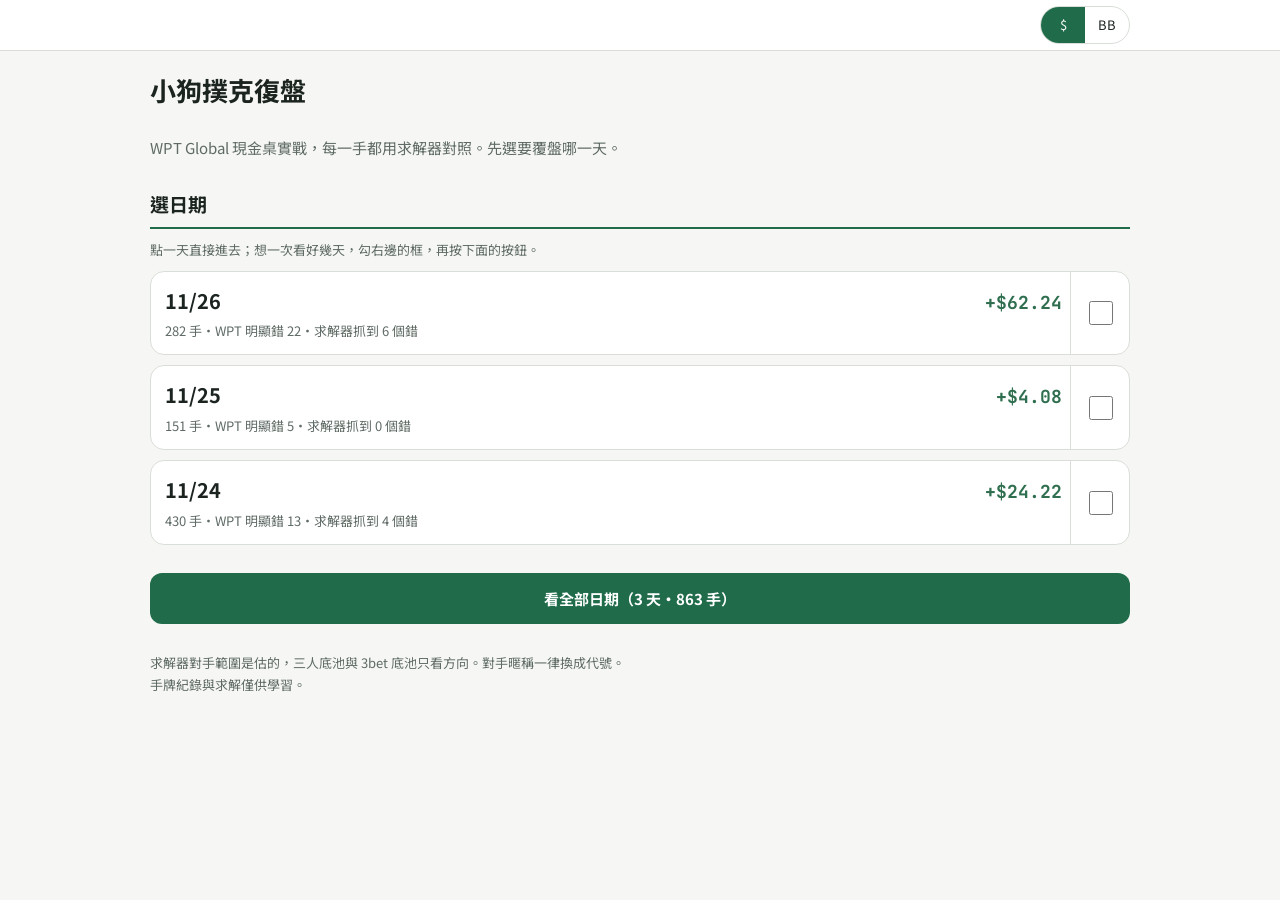
==== commit 3d5d0ea9: "改成單頁搜尋版：選日期→教練總評、八位置牌桌、手牌搜尋（牌面板、大底池、排序）；舊網址轉址 Co-Authored-By: Claude Opus 5.5 <noreply@anthropic.com" ====
--- a/index.html
+++ b/index.html
@@ -2,135 +2,12 @@
 <link rel="manifest" href="manifest.webmanifest"><meta name="theme-color" content="#1f6b4a"><link rel="apple-touch-icon" href="apple-touch-icon.png"><link rel="icon" href="icon-192.png">
 <meta name="apple-mobile-web-app-capable" content="yes"><meta name="mobile-web-app-capable" content="yes"><meta name="apple-mobile-web-app-title" content="牌譜復盤">
 <script>if("serviceWorker" in navigator)addEventListener("load",function(){navigator.serviceWorker.register("sw.js")})</script>
-<title>小狗撲克 PuppyPoker｜撲克復盤</title><style>
-.hero{padding:6px 0 2px}.stats{display:grid;grid-template-columns:repeat(auto-fit,minmax(min(100%,150px),1fr));gap:10px;margin-top:12px}
-.stat{background:var(--panel);border:1px solid var(--line);border-radius:12px;padding:12px}.stat span{display:block;font-size:13px;color:var(--mute)}.stat b{font-size:22px;font-variant-numeric:tabular-nums}
-.card{background:var(--panel);border:1px solid var(--line);border-radius:14px;padding:14px 16px}.card h3{margin:0 0 8px;font-size:17px}.card h3 small{font-weight:400;color:var(--mute);margin-left:8px;font-size:14px}
-.grid{display:grid;grid-template-columns:repeat(auto-fit,minmax(min(100%,300px),1fr));gap:12px}
-.row{display:flex;justify-content:space-between;gap:12px;padding:5px 0;border-bottom:1px dashed var(--line);font-size:15px}.row span{color:var(--mute)}.row b{text-align:right;font-variant-numeric:tabular-nums}
-.sm{font-size:13px;margin:8px 0 0}details{margin-top:8px;font-size:14px}summary{cursor:pointer;color:var(--blue);min-height:32px;padding:4px 0}
-.btn{display:block;margin-top:12px;text-align:center;background:var(--green);color:#fff;text-decoration:none;font-weight:600;border-radius:10px;padding:12px}
-footer{margin-top:32px;font-size:13px;color:var(--mute)}
-.dates{display:flex;flex-wrap:wrap;gap:6px;margin:6px 0 4px}
-.chip{appearance:none;border:1.5px solid var(--line);background:var(--panel);color:var(--fg);font:inherit;font-size:14px;font-weight:600;border-radius:999px;padding:0 10px;min-height:40px;cursor:pointer}
-.chip small{font-weight:400;color:var(--mute);margin-left:4px;font-size:12px}
-.chip[aria-pressed=true]{background:var(--green);border-color:var(--green);color:#fff}.chip[aria-pressed=true] small{color:#e6f4ec}
-.tbl{position:relative;height:476px;margin:10px auto 0;max-width:640px;user-select:none}
-.felt{position:absolute;left:14%;right:14%;top:34px;bottom:34px;border-radius:50%;background:radial-gradient(ellipse at 50% 40%,#2c8a62,#1b5c41 75%);border:9px solid #6b4a2c;box-shadow:inset 0 0 28px rgba(0,0,0,.45),0 3px 10px rgba(0,0,0,.25);display:flex;flex-direction:column;align-items:center;justify-content:center;text-align:center;color:#e9f6ee;padding:0 18%}
-.felt b{font-size:22px;font-variant-numeric:tabular-nums}.felt span{font-size:13px;opacity:.85;line-height:1.5}
-.seat{position:absolute;width:46%;height:104px;border-radius:16px;border:2px solid var(--line);background:var(--panel);color:var(--fg);font:inherit;padding:6px 8px;text-align:left;cursor:pointer;display:flex;flex-direction:column;justify-content:space-between;box-shadow:0 2px 6px rgba(0,0,0,.18)}
-.seat.win{background:linear-gradient(rgba(47,143,100,.22),rgba(47,143,100,.22)),var(--panel);border-color:var(--green)}.seat.lose{background:linear-gradient(rgba(192,80,63,.2),rgba(192,80,63,.2)),var(--panel);border-color:var(--red)}
-.seat[aria-expanded=true]{outline:3px solid var(--blue);outline-offset:2px}
-.seat .nm{font-size:15px;font-weight:700;display:flex;justify-content:space-between;align-items:baseline}.seat .nm small{font-weight:400;font-size:12px;color:var(--mute)}
-.seat .bb{font-size:23px;font-weight:800;font-variant-numeric:tabular-nums;line-height:1.1}.seat .bb i{font-style:normal;font-size:13px;font-weight:600;margin-left:3px;color:var(--mute)}
-.seat .st{display:flex;gap:10px;font-size:14px;font-weight:600;font-variant-numeric:tabular-nums}.seat .st em{font-style:normal;font-weight:400;font-size:11px;color:var(--mute);display:block;line-height:1}
-.seat.none .bb{color:var(--mute)}
-.dealer{display:inline-block;background:#fff;color:#222;border:1px solid #999;border-radius:50%;width:18px;height:18px;line-height:16px;text-align:center;font-size:11px;font-weight:800;margin-left:4px}
-.s0{left:0;top:0}.s1{right:0;top:0}.s2{left:0;top:124px}.s3{right:0;top:124px}.s4{left:0;top:248px}.s5{right:0;top:248px}.s6{left:0;top:372px}.s7{right:0;top:372px}
-.detail{margin-top:14px;scroll-margin-top:12px}
-.dgrid{display:grid;grid-template-columns:repeat(auto-fit,minmax(130px,1fr));gap:8px;margin:10px 0}
-.dcell{background:var(--bg);border:1px solid var(--line);border-radius:10px;padding:8px 10px}.dcell span{display:block;font-size:12px;color:var(--mute)}.dcell b{font-size:18px;font-variant-numeric:tabular-nums}.dcell small{display:block;font-size:12px;color:var(--mute)}
-.sorts{display:flex;gap:8px;margin:6px 0}.sorts .chip{min-height:38px;font-size:14px;padding:0 12px}
-.hl{max-height:520px;overflow-y:auto;border:1px solid var(--line);border-radius:12px}
-.hl a{display:flex;align-items:center;gap:10px;min-height:46px;padding:6px 12px;border-bottom:1px solid var(--line);color:var(--fg);text-decoration:none;font-size:15px;font-variant-numeric:tabular-nums}
-.hl a:last-child{border:0}.hl a:active{background:var(--bg)}.hl .no{color:var(--mute);width:48px;font-size:13px}.hl .cd{width:70px;font-weight:700}.hl .cd .r{color:var(--red)}
-.hl .nt{margin-left:auto;font-weight:700;text-align:right}.hl .tg{font-size:11px;border-radius:6px;padding:1px 6px;background:var(--bg);border:1px solid var(--line);color:var(--mute);white-space:nowrap}.hl .tg.bad{color:var(--red);border-color:var(--red)}
-.hl .go{color:var(--blue)}
-@media(min-width:760px){.tbl{height:476px}.seat{width:38%}}
-
-:root{--bg:#f6f7f4;--fg:#1d2420;--mute:#66706a;--panel:#fff;--line:#dde2dc;--green:#1f6b4a;--red:#b3402f;--blue:#2f6fb0}
-@media(prefers-color-scheme:dark){:root{--bg:#141815;--fg:#e7ece8;--mute:#9aa59e;--panel:#1d231f;--line:#2e3731;--green:#4fbf8b;--red:#e5776a;--blue:#6fa8e0}}
-*{box-sizing:border-box}body{margin:0;background:var(--bg);color:var(--fg);font:16px/1.6 system-ui,-apple-system,"Noto Sans TC","PingFang TC",sans-serif}
-main{max-width:960px;margin:0 auto;padding:16px}h1{font-size:24px;line-height:1.3;margin:8px 0 4px}h2{font-size:18px;margin:28px 0 10px}
-.mute{color:var(--mute);font-size:14px}.scroll{overflow-x:auto}table{border-collapse:collapse;width:100%;font-size:14px}th,td{padding:6px 8px;border-bottom:1px solid var(--line);text-align:left;white-space:nowrap}
-.p{color:var(--green)}.m{color:var(--red)}.r{color:var(--red)}.c span{margin-right:4px;font-weight:600}
-</style></head><body>
-<main><div class="hero"><h1>小狗撲克 PuppyPoker｜撲克復盤</h1>
-<p class="mute">WPT Global 現金桌實戰，每一手用求解器（GTO）對照。每打完一場就加一筆，下面自動更新。</p></div>
-<h2>牌桌：你在每個位置的表現</h2><p class="mute sm" style="margin-top:0">日期可複選；點座位看詳細。數字是你自己在該位置的數據，1 BB = $0.05。</p><div class="dates" id="dates" role="group" aria-label="選日期"></div><div class="mute" id="sum" style="margin:8px 0 0"></div><div class="tbl" id="tbl"><div class="felt" id="felt"></div><div id="seats"><button class="seat s0" id="seat0" type="button" aria-expanded="false"></button><button class="seat s1" id="seat1" type="button" aria-expanded="false"></button><button class="seat s2" id="seat2" type="button" aria-expanded="false"></button><button class="seat s3" id="seat3" type="button" aria-expanded="false"></button><button class="seat s4" id="seat4" type="button" aria-expanded="false"></button><button class="seat s5" id="seat5" type="button" aria-expanded="false"></button><button class="seat s6" id="seat6" type="button" aria-expanded="false"></button><button class="seat s7" id="seat7" type="button" aria-expanded="false"></button></div></div><div class="detail" id="detail" hidden></div><script>window.PP_DATA={"bb":0.05,"hands":[{"no":"n1","s":"2026-11-24","pos":"UTG (STR)","c":"5d4s","net":-0.12,"lk":0,"cl":1,"sv":1,"v":0,"p":0,"o3":0,"b3":0,"ls":0.0,"vw":1},{"no":"n2","s":"2026-11-24","pos":"BB","c":"Jd7c","net":-0.07,"lk":0,"cl":0,"sv":0,"v":0,"p":0,"o3":1,"b3":0,"ls":0.0,"vw":0},{"no":"n3","s":"2026-11-24","pos":"UTG1","c":"Qd5h","net":-0.12,"lk":0,"cl":0,"sv":0,"v":0,"p":0,"o3":0,"b3":0,"ls":0.0,"vw":0},{"no":"n4","s":"2026-11-24","pos":"UTG (STR)","c":"8h4c","net":-0.12,"lk":0,"cl":0,"sv":0,"v":0,"p":0,"o3":1,"b3":0,"ls":0.0,"vw":0},{"no":"n5","s":"2026-11-24","pos":"MP","c":"Tc7h","net":-0.12,"lk":0,"cl":0,"sv":0,"v":0,"p":0,"o3":0,"b3":0,"ls":0.0,"vw":0},{"no":"n6","s":"2026-11-24","pos":"SB","c":"Kd6s","net":-0.04,"lk":0,"cl":0,"sv":0,"v":0,"p":0,"o3":0,"b3":0,"ls":0.0,"vw":0},{"no":"n7","s":"2026-11-24","pos":"UTG1","c":"Qc2h","net":-0.02,"lk":0,"cl":0,"sv":0,"v":0,"p":0,"o3":0,"b3":0,"ls":0.0,"vw":0},{"no":"n8","s":"2026-11-24","pos":"BB","c":"6d2d","net":-0.07,"lk":0,"cl":0,"sv":0,"v":0,"p":0,"o3":0,"b3":0,"ls":0.0,"vw":0},{"no":"n9","s":"2026-11-24","pos":"BTN","c":"Kc2s","net":-0.02,"lk":0,"cl":0,"sv":0,"v":0,"p":0,"o3":1,"b3":0,"ls":0.0,"vw":0},{"no":"n10","s":"2026-11-24","pos":"SB","c":"9h3s","net":-0.04,"lk":0,"cl":0,"sv":0,"v":0,"p":0,"o3":0,"b3":0,"ls":0.0,"vw":0},{"no":"n11","s":"2026-11-24","pos":"UTG (STR)","c":"7h3d","net":-0.12,"lk":0,"cl":0,"sv":0,"v":0,"p":0,"o3":1,"b3":0,"ls":0.0,"vw":0},{"no":"n12","s":"2026-11-24","pos":"CO","c":"KsQs","net":1.16,"lk":0,"cl":0,"sv":1,"v":1,"p":1,"o3":0,"b3":0,"ls":0.0,"vw":1},{"no":"n13","s":"2026-11-24","pos":"BB","c":"Qd4d","net":-0.07,"lk":0,"cl":1,"sv":0,"v":0,"p":0,"o3":0,"b3":0,"ls":0.0,"vw":0},{"no":"n14","s":"2026-11-24","pos":"BTN","c":"8d2h","net":-0.02,"lk":0,"cl":0,"sv":0,"v":0,"p":0,"o3":0,"b3":0,"ls":0.0,"vw":0},{"no":"n15","s":"2026-11-24","pos":"HJ","c":"8c4c","net":-0.02,"lk":0,"cl":0,"sv":0,"v":0,"p":0,"o3":1,"b3":0,"ls":0.0,"vw":0},{"no":"n16","s":"2026-11-24","pos":"SB","c":"Kc6c","net":-0.04,"lk":0,"cl":0,"sv":0,"v":0,"p":0,"o3":0,"b3":0,"ls":0.0,"vw":0},{"no":"n17","s":"2026-11-24","pos":"CO","c":"6s2s","net":-0.02,"lk":0,"cl":0,"sv":0,"v":0,"p":0,"o3":0,"b3":0,"ls":0.0,"vw":0},{"no":"n18","s":"2026-11-24","pos":"BTN","c":"KhTc","net":0.31,"lk":0,"cl":0,"sv":0,"v":1,"p":1,"o3":0,"b3":0,"ls":0.0,"vw":0},{"no":"n19","s":"2026-11-24","pos":"MP","c":"6c5c","net":-1.32,"lk":1,"cl":0,"sv":1,"v":1,"p":1,"o3":0,"b3":0,"ls":0.0,"vw":1},{"no":"n20","s":"2026-11-24","pos":"HJ","c":"Td3d","net":-0.02,"lk":0,"cl":0,"sv":0,"v":0,"p":0,"o3":0,"b3":0,"ls":0.0,"vw":0},{"no":"n21","s":"2026-11-24","pos":"CO","c":"Ac9c","net":-0.02,"lk":0,"cl":0,"sv":0,"v":0,"p":0,"o3":0,"b3":0,"ls":0.0,"vw":0},{"no":"n22","s":"2026-11-24","pos":"HJ","c":"8c2s","net":-0.02,"lk":0,"cl":0,"sv":0,"v":0,"p":0,"o3":0,"b3":0,"ls":0.0,"vw":0},{"no":"n23","s":"2026-11-24","pos":"UTG (STR)","c":"8c4d","net":-0.12,"lk":0,"cl":1,"sv":1,"v":0,"p":0,"o3":0,"b3":0,"ls":0.0,"vw":1},{"no":"n24","s":"2026-11-24","pos":"MP","c":"AsQh","net":0.31,"lk":0,"cl":0,"sv":0,"v":1,"p":1,"o3":0,"b3":0,"ls":0.0,"vw":0},{"no":"n25","s":"2026-11-24","pos":"UTG1","c":"4s2d","net":-0.02,"lk":0,"cl":0,"sv":0,"v":0,"p":0,"o3":0,"b3":0,"ls":0.0,"vw":0},{"no":"n26","s":"2026-11-24","pos":"UTG (STR)","c":"4d2d","net":0.17,"lk":0,"cl":0,"sv":0,"v":0,"p":0,"o3":0,"b3":0,"ls":0.0,"vw":0},{"no":"n27","s":"2026-11-24","pos":"BB","c":"As7h","net":-0.07,"lk":0,"cl":0,"sv":0,"v":0,"p":0,"o3":0,"b3":0,"ls":0.0,"vw":0},{"no":"n28","s":"2026-11-24","pos":"BB","c":"Th2d","net":-0.07,"lk":0,"cl":0,"sv":0,"v":0,"p":0,"o3":0,"b3":0,"ls":0.0,"vw":0},{"no":"n29","s":"2026-11-24","pos":"UTG (STR)","c":"9s9d","net":-0.65,"lk":0,"cl":0,"sv":1,"v":1,"p":0,"o3":1,"b3":0,"ls":0.0,"vw":1},{"no":"n30","s":"2026-11-24","pos":"SB","c":"JdTd","net":0.75,"lk":0,"cl":0,"sv":1,"v":1,"p":1,"o3":0,"b3":0,"ls":0.0,"vw":1},{"no":"n31","s":"2026-11-24","pos":"SB","c":"Jd7d","net":0.27,"lk":0,"cl":0,"sv":0,"v":1,"p":1,"o3":0,"b3":0,"ls":0.0,"vw":0},{"no":"n32","s":"2026-11-24","pos":"BTN","c":"Jd8d","net":-1.0,"lk":0,"cl":2,"sv":1,"v":1,"p":0,"o3":1,"b3":0,"ls":0.0,"vw":1},{"no":"n33","s":"2026-11-24","pos":"BB","c":"Qh3h","net":-0.07,"lk":0,"cl":1,"sv":0,"v":0,"p":0,"o3":0,"b3":0,"ls":0.0,"vw":0},{"no":"n34","s":"2026-11-24","pos":"BTN","c":"As5h","net":-0.02,"lk":0,"cl":1,"sv":0,"v":0,"p":0,"o3":0,"b3":0,"ls":0.0,"vw":0},{"no":"n35","s":"2026-11-24","pos":"CO","c":"8d7s","net":-0.02,"lk":0,"cl":0,"sv":0,"v":0,"p":0,"o3":0,"b3":0,"ls":0.0,"vw":0},{"no":"n36","s":"2026-11-24","pos":"CO","c":"Ah9d","net":-0.02,"lk":0,"cl":0,"sv":0,"v":0,"p":0,"o3":1,"b3":0,"ls":0.0,"vw":0},{"no":"n37","s":"2026-11-24","pos":"CO","c":"Ts9h","net":-0.02,"lk":0,"cl":0,"sv":0,"v":0,"p":0,"o3":0,"b3":0,"ls":0.0,"vw":0},{"no":"n38","s":"2026-11-24","pos":"SB","c":"Jc8c","net":-0.04,"lk":0,"cl":1,"sv":0,"v":0,"p":0,"o3":0,"b3":0,"ls":0.0,"vw":0},{"no":"n39","s":"2026-11-24","pos":"MP","c":"QcTh","net":0.41,"lk":0,"cl":1,"sv":0,"v":1,"p":1,"o3":0,"b3":0,"ls":0.0,"vw":0},{"no":"n40","s":"2026-11-24","pos":"UTG1","c":"Jh5h","net":-0.02,"lk":0,"cl":0,"sv":0,"v":0,"p":0,"o3":0,"b3":0,"ls":0.0,"vw":0},{"no":"n41","s":"2026-11-24","pos":"HJ","c":"Jh5h","net":-0.02,"lk":0,"cl":0,"sv":0,"v":0,"p":0,"o3":0,"b3":0,"ls":0.0,"vw":0},{"no":"n42","s":"2026-11-24","pos":"BTN","c":"6h3c","net":-0.02,"lk":0,"cl":0,"sv":0,"v":0,"p":0,"o3":1,"b3":0,"ls":0.0,"vw":0},{"no":"n43","s":"2026-11-24","pos":"UTG (STR)","c":"8s4c","net":-0.12,"lk":0,"cl":0,"sv":0,"v":0,"p":0,"o3":1,"b3":0,"ls":0.0,"vw":0},{"no":"n44","s":"2026-11-24","pos":"MP","c":"8c2c","net":-0.02,"lk":0,"cl":0,"sv":0,"v":0,"p":0,"o3":0,"b3":0,"ls":0.0,"vw":0},{"no":"n45","s":"2026-11-24","pos":"BB","c":"Kc2h","net":-0.07,"lk":0,"cl":0,"sv":0,"v":0,"p":0,"o3":1,"b3":0,"ls":0.0,"vw":0},{"no":"n46","s":"2026-11-24","pos":"CO","c":"Th3d","net":-0.02,"lk":0,"cl":0,"sv":0,"v":0,"p":0,"o3":0,"b3":0,"ls":0.0,"vw":0},{"no":"n47","s":"2026-11-24","pos":"UTG1","c":"6c5d","net":-0.02,"lk":0,"cl":0,"sv":0,"v":0,"p":0,"o3":0,"b3":0,"ls":0.0,"vw":0},{"no":"n48","s":"2026-11-24","pos":"SB","c":"9d7d","net":-0.04,"lk":0,"cl":1,"sv":0,"v":0,"p":0,"o3":0,"b3":0,"ls":0.0,"vw":0},{"no":"n49","s":"2026-11-24","pos":"UTG (STR)","c":"Td6s","net":1.42,"lk":0,"cl":0,"sv":1,"v":0,"p":0,"o3":0,"b3":0,"ls":0.0,"vw":1},{"no":"n50","s":"2026-11-24","pos":"HJ","c":"Js7h","net":-0.02,"lk":0,"cl":0,"sv":0,"v":0,"p":0,"o3":0,"b3":0,"ls":0.0,"vw":0},{"no":"n51","s":"2026-11-24","pos":"BTN","c":"Qd9c","net":0.51,"lk":0,"cl":0,"sv":1,"v":1,"p":1,"o3":0,"b3":0,"ls":0.0,"vw":1},{"no":"n52","s":"2026-11-24","pos":"MP","c":"Js2s","net":-0.02,"lk":0,"cl":0,"sv":0,"v":0,"p":0,"o3":0,"b3":0,"ls":0.0,"vw":0},{"no":"n53","s":"2026-11-24","pos":"CO","c":"Qc2s","net":-0.02,"lk":0,"cl":0,"sv":0,"v":0,"p":0,"o3":0,"b3":0,"ls":0.0,"vw":0},{"no":"n54","s":"2026-11-24","pos":"BB","c":"KhQs","net":2.07,"lk":0,"cl":1,"sv":1,"v":1,"p":1,"o3":0,"b3":0,"ls":0.0,"vw":1},{"no":"n55","s":"2026-11-24","pos":"HJ","c":"Ah3s","net":-0.02,"lk":0,"cl":0,"sv":0,"v":0,"p":0,"o3":0,"b3":0,"ls":0.0,"vw":0},{"no":"n56","s":"2026-11-24","pos":"UTG1","c":"5d3c","net":-0.02,"lk":0,"cl":0,"sv":0,"v":0,"p":0,"o3":0,"b3":0,"ls":0.0,"vw":0},{"no":"n57","s":"2026-11-24","pos":"SB","c":"As6s","net":-0.04,"lk":0,"cl":0,"sv":0,"v":0,"p":0,"o3":1,"b3":0,"ls":0.0,"vw":0},{"no":"n58","s":"2026-11-24","pos":"BTN","c":"5c3s","net":-0.02,"lk":0,"cl":0,"sv":0,"v":0,"p":0,"o3":1,"b3":0,"ls":0.0,"vw":0},{"no":"n59","s":"2026-11-24","pos":"CO","c":"Qh6c","net":-0.02,"lk":0,"cl":0,"sv":0,"v":0,"p":0,"o3":0,"b3":0,"ls":0.0,"vw":0},{"no":"n60","s":"2026-11-24","pos":"UTG (STR)","c":"Tc2c","net":-0.36,"lk":0,"cl":0,"sv":1,"v":0,"p":0,"o3":0,"b3":0,"ls":0.0,"vw":1},{"no":"n61","s":"2026-11-24","pos":"HJ","c":"8h4d","net":-0.02,"lk":0,"cl":0,"sv":0,"v":0,"p":0,"o3":0,"b3":0,"ls":0.0,"vw":0},{"no":"n62","s":"2026-11-24","pos":"BB","c":"QhQc","net":0.66,"lk":0,"cl":0,"sv":0,"v":1,"p":1,"o3":1,"b3":1,"ls":0.0,"vw":0},{"no":"n63","s":"2026-11-24","pos":"MP","c":"6s3s","net":-0.02,"lk":0,"cl":0,"sv":0,"v":0,"p":0,"o3":0,"b3":0,"ls":0.0,"vw":0},{"no":"n64","s":"2026-11-24","pos":"SB","c":"Qs8c","net":-0.04,"lk":0,"cl":0,"sv":0,"v":0,"p":0,"o3":1,"b3":0,"ls":0.0,"vw":0},{"no":"n65","s":"2026-11-24","pos":"MP","c":"Qd2c","net":-0.02,"lk":0,"cl":0,"sv":0,"v":0,"p":0,"o3":0,"b3":0,"ls":0.0,"vw":0},{"no":"n66","s":"2026-11-24","pos":"BTN","c":"Jc7s","net":-0.02,"lk":0,"cl":0,"sv":0,"v":0,"p":0,"o3":0,"b3":0,"ls":0.0,"vw":0},{"no":"n67","s":"2026-11-24","pos":"UTG1","c":"Kh9d","net":-0.02,"lk":0,"cl":0,"sv":0,"v":0,"p":0,"o3":0,"b3":0,"ls":0.0,"vw":0},{"no":"n68","s":"2026-11-24","pos":"CO","c":"5s3h","net":-0.02,"lk":0,"cl":0,"sv":0,"v":0,"p":0,"o3":0,"b3":0,"ls":0.0,"vw":0},{"no":"n69","s":"2026-11-24","pos":"UTG (STR)","c":"JdTh","net":-0.35,"lk":0,"cl":0,"sv":1,"v":0,"p":0,"o3":0,"b3":0,"ls":0.0,"vw":1},{"no":"n70","s":"2026-11-24","pos":"BB","c":"9d8s","net":-0.07,"lk":0,"cl":1,"sv":0,"v":0,"p":0,"o3":0,"b3":0,"ls":0.0,"vw":0},{"no":"n71","s":"2026-11-24","pos":"UTG1","c":"KhTd","net":-0.02,"lk":0,"cl":0,"sv":0,"v":0,"p":0,"o3":0,"b3":0,"ls":0.0,"vw":0},{"no":"n72","s":"2026-11-24","pos":"HJ","c":"Kc2d","net":-0.02,"lk":0,"cl":0,"sv":0,"v":0,"p":0,"o3":0,"b3":0,"ls":0.0,"vw":0},{"no":"n73","s":"2026-11-24","pos":"SB","c":"Ad5h","net":-0.04,"lk":0,"cl":0,"sv":0,"v":0,"p":0,"o3":0,"b3":0,"ls":0.0,"vw":0},{"no":"n74","s":"2026-11-24","pos":"UTG (STR)","c":"9s3d","net":-0.12,"lk":0,"cl":0,"sv":0,"v":0,"p":0,"o3":1,"b3":0,"ls":0.0,"vw":0},{"no":"n75","s":"2026-11-24","pos":"BB","c":"8s6s","net":-0.07,"lk":0,"cl":1,"sv":0,"v":0,"p":0,"o3":0,"b3":0,"ls":0.0,"vw":0},{"no":"n76","s":"2026-11-24","pos":"HJ","c":"Ks3c","net":-0.02,"lk":0,"cl":0,"sv":0,"v":0,"p":0,"o3":0,"b3":0,"ls":0.0,"vw":0},{"no":"n77","s":"2026-11-24","pos":"BTN","c":"Ac3c","net":-1.29,"lk":1,"cl":1,"sv":1,"v":1,"p":1,"o3":1,"b3":1,"ls":0.0,"vw":1},{"no":"n78","s":"2026-11-24","pos":"MP","c":"Jh4d","net":-0.02,"lk":0,"cl":0,"sv":0,"v":0,"p":0,"o3":0,"b3":0,"ls":0.0,"vw":0},{"no":"n79","s":"2026-11-24","pos":"SB","c":"Qc3s","net":-0.04,"lk":0,"cl":0,"sv":0,"v":0,"p":0,"o3":0,"b3":0,"ls":0.0,"vw":0},{"no":"n80","s":"2026-11-24","pos":"CO","c":"7d4s","net":-0.02,"lk":0,"cl":0,"sv":0,"v":0,"p":0,"o3":0,"b3":0,"ls":0.0,"vw":0},{"no":"n81","s":"2026-11-24","pos":"UTG (STR)","c":"Kd3h","net":0.39,"lk":0,"cl":0,"sv":1,"v":0,"p":0,"o3":0,"b3":0,"ls":0.0,"vw":1},{"no":"n82","s":"2026-11-24","pos":"BTN","c":"5d4h","net":-0.02,"lk":0,"cl":0,"sv":0,"v":0,"p":0,"o3":0,"b3":0,"ls":0.0,"vw":0},{"no":"n83","s":"2026-11-24","pos":"HJ","c":"Ad3d","net":0.31,"lk":0,"cl":0,"sv":0,"v":1,"p":1,"o3":0,"b3":0,"ls":0.0,"vw":0},{"no":"n84","s":"2026-11-24","pos":"MP","c":"5c5d","net":-0.34,"lk":0,"cl":0,"sv":1,"v":1,"p":1,"o3":0,"b3":0,"ls":0.0,"vw":1},{"no":"n85","s":"2026-11-24","pos":"CO","c":"Ts5h","net":-0.02,"lk":0,"cl":0,"sv":0,"v":0,"p":0,"o3":0,"b3":0,"ls":0.0,"vw":0},{"no":"n86","s":"2026-11-24","pos":"BB","c":"Jd7c","net":-0.07,"lk":0,"cl":1,"sv":0,"v":0,"p":0,"o3":0,"b3":0,"ls":0.0,"vw":0},{"no":"n87","s":"2026-11-24","pos":"SB","c":"Td8h","net":-0.04,"lk":0,"cl":0,"sv":0,"v":0,"p":0,"o3":0,"b3":0,"ls":0.0,"vw":0},{"no":"n88","s":"2026-11-24","pos":"UTG1","c":"8d3h","net":-0.02,"lk":0,"cl":0,"sv":0,"v":0,"p":0,"o3":0,"b3":0,"ls":0.0,"vw":0},{"no":"n89","s":"2026-11-24","pos":"HJ","c":"7c2d","net":-0.02,"lk":0,"cl":0,"sv":0,"v":0,"p":0,"o3":0,"b3":0,"ls":0.0,"vw":0},{"no":"n90","s":"2026-11-24","pos":"UTG (STR)","c":"4d2d","net":-0.12,"lk":0,"cl":0,"sv":0,"v":0,"p":0,"o3":0,"b3":0,"ls":0.0,"vw":0},{"no":"n91","s":"2026-11-24","pos":"BTN","c":"7s4h","net":-0.02,"lk":0,"cl":0,"sv":0,"v":0,"p":0,"o3":0,"b3":0,"ls":0.0,"vw":0},{"no":"n92","s":"2026-11-24","pos":"MP","c":"6c5h","net":-0.02,"lk":0,"cl":0,"sv":0,"v":0,"p":0,"o3":0,"b3":0,"ls":0.0,"vw":0},{"no":"n93","s":"2026-11-24","pos":"BB","c":"Th5c","net":-0.07,"lk":0,"cl":0,"sv":0,"v":0,"p":0,"o3":0,"b3":0,"ls":0.0,"vw":0},{"no":"n94","s":"2026-11-24","pos":"UTG1","c":"Jh2s","net":-0.02,"lk":0,"cl":0,"sv":0,"v":0,"p":0,"o3":0,"b3":0,"ls":0.0,"vw":0},{"no":"n95","s":"2026-11-24","pos":"SB","c":"Ah8c","net":-0.04,"lk":0,"cl":0,"sv":0,"v":0,"p":0,"o3":0,"b3":0,"ls":0.0,"vw":0},{"no":"n96","s":"2026-11-24","pos":"CO","c":"Th4s","net":-0.02,"lk":0,"cl":0,"sv":0,"v":0,"p":0,"o3":0,"b3":0,"ls":0.0,"vw":0},{"no":"n97","s":"2026-11-24","pos":"UTG (STR)","c":"6d4c","net":-0.12,"lk":0,"cl":0,"sv":1,"v":0,"p":0,"o3":0,"b3":0,"ls":0.0,"vw":1},{"no":"n98","s":"2026-11-24","pos":"BTN","c":"6s3d","net":-0.02,"lk":0,"cl":0,"sv":0,"v":0,"p":0,"o3":0,"b3":0,"ls":0.0,"vw":0},{"no":"n99","s":"2026-11-24","pos":"CO","c":"KsJd","net":0.93,"lk":0,"cl":1,"sv":0,"v":1,"p":1,"o3":0,"b3":0,"ls":0.0,"vw":1},{"no":"n100","s":"2026-11-24","pos":"HJ","c":"Ts7s","net":-0.02,"lk":0,"cl":0,"sv":0,"v":0,"p":0,"o3":0,"b3":0,"ls":0.0,"vw":0},{"no":"n101","s":"2026-11-24","pos":"BB","c":"Js2d","net":-0.07,"lk":0,"cl":0,"sv":0,"v":0,"p":0,"o3":0,"b3":0,"ls":0.0,"vw":0},{"no":"n102","s":"2026-11-24","pos":"MP","c":"5s5h","net":0.61,"lk":0,"cl":0,"sv":1,"v":1,"p":1,"o3":0,"b3":0,"ls":0.0,"vw":1},{"no":"n103","s":"2026-11-24","pos":"SB","c":"6d3c","net":-0.04,"lk":0,"cl":0,"sv":0,"v":0,"p":0,"o3":0,"b3":0,"ls":0.0,"vw":0},{"no":"n104","s":"2026-11-24","pos":"HJ","c":"Ts6s","net":-0.02,"lk":0,"cl":0,"sv":0,"v":0,"p":0,"o3":0,"b3":0,"ls":0.0,"vw":0},{"no":"n105","s":"2026-11-24","pos":"UTG1","c":"Kc8s","net":-0.02,"lk":0,"cl":0,"sv":0,"v":0,"p":0,"o3":0,"b3":0,"ls":0.0,"vw":0},{"no":"n106","s":"2026-11-24","pos":"MP","c":"Qc2c","net":-0.02,"lk":0,"cl":0,"sv":0,"v":0,"p":0,"o3":1,"b3":0,"ls":0.0,"vw":0},{"no":"n107","s":"2026-11-24","pos":"UTG (STR)","c":"6s6d","net":-0.34,"lk":0,"cl":0,"sv":0,"v":1,"p":0,"o3":1,"b3":0,"ls":0.0,"vw":1},{"no":"n108","s":"2026-11-24","pos":"BTN","c":"Td5s","net":-0.02,"lk":0,"cl":0,"sv":0,"v":0,"p":0,"o3":0,"b3":0,"ls":0.0,"vw":0},{"no":"n109","s":"2026-11-24","pos":"UTG1","c":"Jc7d","net":-0.02,"lk":0,"cl":0,"sv":0,"v":0,"p":0,"o3":0,"b3":0,"ls":0.0,"vw":0},{"no":"n110","s":"2026-11-24","pos":"UTG (STR)","c":"Th3c","net":-0.12,"lk":0,"cl":0,"sv":0,"v":0,"p":0,"o3":1,"b3":0,"ls":0.0,"vw":0},{"no":"n111","s":"2026-11-24","pos":"CO","c":"Ts3s","net":-0.02,"lk":0,"cl":0,"sv":0,"v":0,"p":0,"o3":0,"b3":0,"ls":0.0,"vw":0},{"no":"n112","s":"2026-11-24","pos":"BB","c":"QdTs","net":-0.07,"lk":0,"cl":0,"sv":0,"v":0,"p":0,"o3":1,"b3":0,"ls":0.0,"vw":0},{"no":"n113","s":"2026-11-24","pos":"BB","c":"3s2d","net":-0.07,"lk":0,"cl":0,"sv":0,"v":0,"p":0,"o3":0,"b3":0,"ls":0.0,"vw":0},{"no":"n114","s":"2026-11-24","pos":"SB","c":"Kd4s","net":-0.04,"lk":0,"cl":0,"sv":0,"v":0,"p":0,"o3":0,"b3":0,"ls":0.0,"vw":0},{"no":"n115","s":"2026-11-24","pos":"SB","c":"JcTs","net":-0.04,"lk":0,"cl":1,"sv":0,"v":0,"p":0,"o3":0,"b3":0,"ls":0.0,"vw":0},{"no":"n116","s":"2026-11-24","pos":"BTN","c":"Jc9h","net":-0.02,"lk":0,"cl":0,"sv":0,"v":0,"p":0,"o3":0,"b3":0,"ls":0.0,"vw":0},{"no":"n117","s":"2026-11-24","pos":"HJ","c":"AsAh","net":11.25,"lk":0,"cl":1,"sv":1,"v":1,"p":1,"o3":0,"b3":0,"ls":0.0,"vw":1},{"no":"n118","s":"2026-11-24","pos":"BTN","c":"Kc4h","net":-0.02,"lk":0,"cl":0,"sv":0,"v":0,"p":0,"o3":0,"b3":0,"ls":0.0,"vw":0},{"no":"n119","s":"2026-11-24","pos":"CO","c":"3c3d","net":-0.44,"lk":0,"cl":0,"sv":0,"v":1,"p":0,"o3":0,"b3":0,"ls":0.0,"vw":1},{"no":"n120","s":"2026-11-24","pos":"MP","c":"Th2h","net":-0.02,"lk":0,"cl":0,"sv":0,"v":0,"p":0,"o3":0,"b3":0,"ls":0.0,"vw":0},{"no":"n121","s":"2026-11-24","pos":"CO","c":"8c4h","net":-0.02,"lk":0,"cl":0,"sv":0,"v":0,"p":0,"o3":0,"b3":0,"ls":0.0,"vw":0},{"no":"n122","s":"2026-11-24","pos":"HJ","c":"7h2c","net":-0.02,"lk":0,"cl":0,"sv":0,"v":0,"p":0,"o3":0,"b3":0,"ls":0.0,"vw":0},{"no":"n123","s":"2026-11-24","pos":"UTG (STR)","c":"6d4s","net":-0.12,"lk":0,"cl":0,"sv":0,"v":0,"p":0,"o3":0,"b3":0,"ls":0.0,"vw":0},{"no":"n124","s":"2026-11-24","pos":"MP","c":"8c6s","net":-0.02,"lk":0,"cl":0,"sv":0,"v":0,"p":0,"o3":0,"b3":0,"ls":0.0,"vw":0},{"no":"n125","s":"2026-11-24","pos":"HJ","c":"5d3h","net":-0.02,"lk":0,"cl":0,"sv":0,"v":0,"p":0,"o3":0,"b3":0,"ls":0.0,"vw":0},{"no":"n126","s":"2026-11-24","pos":"UTG1","c":"KhQd","net":0.31,"lk":0,"cl":0,"sv":0,"v":1,"p":1,"o3":0,"b3":0,"ls":0.0,"vw":0},{"no":"n127","s":"2026-11-24","pos":"UTG (STR)","c":"8c5s","net":0.21,"lk":0,"cl":0,"sv":0,"v":0,"p":0,"o3":0,"b3":0,"ls":0.0,"vw":0},{"no":"n128","s":"2026-11-24","pos":"MP","c":"Qc2c","net":-0.02,"lk":0,"cl":0,"sv":0,"v":0,"p":0,"o3":0,"b3":0,"ls":0.0,"vw":0},{"no":"n129","s":"2026-11-24","pos":"SB","c":"9c3h","net":-0.04,"lk":0,"cl":0,"sv":0,"v":0,"p":0,"o3":0,"b3":0,"ls":0.0,"vw":0},{"no":"n130","s":"2026-11-24","pos":"UTG1","c":"8h4d","net":-0.02,"lk":0,"cl":0,"sv":0,"v":0,"p":0,"o3":0,"b3":0,"ls":0.0,"vw":0},{"no":"n131","s":"2026-11-24","pos":"BTN","c":"Td2h","net":-0.02,"lk":0,"cl":0,"sv":0,"v":0,"p":0,"o3":0,"b3":0,"ls":0.0,"vw":0},{"no":"n132","s":"2026-11-24","pos":"BB","c":"5s5d","net":-0.65,"lk":1,"cl":0,"sv":0,"v":1,"p":0,"o3":1,"b3":0,"ls":0.0,"vw":1},{"no":"n133","s":"2026-11-24","pos":"SB","c":"9c6s","net":-0.04,"lk":0,"cl":0,"sv":0,"v":0,"p":0,"o3":1,"b3":0,"ls":0.0,"vw":0},{"no":"n134","s":"2026-11-24","pos":"UTG (STR)","c":"KcTd","net":0.21,"lk":0,"cl":0,"sv":0,"v":0,"p":0,"o3":0,"b3":0,"ls":0.0,"vw":0},{"no":"n135","s":"2026-11-24","pos":"CO","c":"AdTd","net":-0.33,"lk":0,"cl":0,"sv":0,"v":1,"p":1,"o3":0,"b3":0,"ls":0.0,"vw":1},{"no":"n136","s":"2026-11-24","pos":"BB","c":"8s5h","net":-0.07,"lk":0,"cl":0,"sv":0,"v":0,"p":0,"o3":1,"b3":0,"ls":0.0,"vw":0},{"no":"n137","s":"2026-11-24","pos":"SB","c":"5h3s","net":-0.04,"lk":0,"cl":0,"sv":0,"v":0,"p":0,"o3":1,"b3":0,"ls":0.0,"vw":0},{"no":"n138","s":"2026-11-24","pos":"BTN","c":"AdQs","net":0.71,"lk":0,"cl":0,"sv":0,"v":1,"p":1,"o3":1,"b3":1,"ls":0.0,"vw":0},{"no":"n139","s":"2026-11-24","pos":"BTN","c":"AdTd","net":-2.63,"lk":0,"cl":1,"sv":1,"v":1,"p":1,"o3":1,"b3":1,"ls":0.0,"vw":1},{"no":"n140","s":"2026-11-24","pos":"CO","c":"6h2c","net":-0.02,"lk":0,"cl":0,"sv":0,"v":0,"p":0,"o3":0,"b3":0,"ls":0.0,"vw":0},{"no":"n141","s":"2026-11-24","pos":"HJ","c":"Qd4c","net":-0.02,"lk":0,"cl":0,"sv":0,"v":0,"p":0,"o3":0,"b3":0,"ls":0.0,"vw":0},{"no":"n142","s":"2026-11-24","pos":"CO","c":"Kh6h","net":5.51,"lk":0,"cl":1,"sv":0,"v":1,"p":1,"o3":0,"b3":0,"ls":0.0,"vw":1},{"no":"n143","s":"2026-11-24","pos":"HJ","c":"Qs6s","net":-0.02,"lk":0,"cl":0,"sv":0,"v":0,"p":0,"o3":0,"b3":0,"ls":0.0,"vw":0},{"no":"n144","s":"2026-11-24","pos":"MP","c":"Jc6d","net":-0.02,"lk":0,"cl":0,"sv":0,"v":0,"p":0,"o3":0,"b3":0,"ls":0.0,"vw":0},{"no":"n145","s":"2026-11-24","pos":"UTG (STR)","c":"Ad4c","net":-0.12,"lk":0,"cl":0,"sv":0,"v":0,"p":0,"o3":1,"b3":0,"ls":0.0,"vw":0},{"no":"n146","s":"2026-11-24","pos":"BB","c":"Ks7s","net":-0.3,"lk":1,"cl":1,"sv":1,"v":1,"p":1,"o3":0,"b3":0,"ls":0.16,"vw":1},{"no":"n147","s":"2026-11-24","pos":"MP","c":"Jh5d","net":-0.02,"lk":0,"cl":0,"sv":0,"v":0,"p":0,"o3":0,"b3":0,"ls":0.0,"vw":0},{"no":"n148","s":"2026-11-24","pos":"HJ","c":"Jc2s","net":-0.02,"lk":0,"cl":0,"sv":0,"v":0,"p":0,"o3":0,"b3":0,"ls":0.0,"vw":0},{"no":"n149","s":"2026-11-24","pos":"CO","c":"JcTh","net":-0.12,"lk":0,"cl":0,"sv":0,"v":0,"p":0,"o3":1,"b3":0,"ls":0.0,"vw":0},{"no":"n150","s":"2026-11-24","pos":"HJ","c":"Kh8c","net":-0.02,"lk":0,"cl":0,"sv":0,"v":0,"p":0,"o3":0,"b3":0,"ls":0.0,"vw":0},{"no":"n151","s":"2026-11-24","pos":"MP","c":"Ad4h","net":-0.02,"lk":0,"cl":0,"sv":0,"v":0,"p":0,"o3":0,"b3":0,"ls":0.0,"vw":0},{"no":"n152","s":"2026-11-24","pos":"UTG (STR)","c":"9c2h","net":-0.12,"lk":0,"cl":0,"sv":0,"v":0,"p":0,"o3":1,"b3":0,"ls":0.0,"vw":0},{"no":"n153","s":"2026-11-24","pos":"BB","c":"9h4h","net":-0.07,"lk":0,"cl":0,"sv":0,"v":0,"p":0,"o3":1,"b3":0,"ls":0.0,"vw":0},{"no":"n154","s":"2026-11-24","pos":"MP","c":"7c4h","net":-0.02,"lk":0,"cl":0,"sv":0,"v":0,"p":0,"o3":0,"b3":0,"ls":0.0,"vw":0},{"no":"n155","s":"2026-11-24","pos":"UTG1","c":"Jc9s","net":-0.02,"lk":0,"cl":0,"sv":0,"v":0,"p":0,"o3":0,"b3":0,"ls":0.0,"vw":0},{"no":"n156","s":"2026-11-24","pos":"UTG1","c":"Th4h","net":-0.02,"lk":0,"cl":0,"sv":0,"v":0,"p":0,"o3":0,"b3":0,"ls":0.0,"vw":0},{"no":"n157","s":"2026-11-24","pos":"SB","c":"KcTh","net":-0.04,"lk":0,"cl":0,"sv":0,"v":0,"p":0,"o3":0,"b3":0,"ls":0.0,"vw":0},{"no":"n158","s":"2026-11-24","pos":"UTG (STR)","c":"5s4s","net":-0.12,"lk":0,"cl":0,"sv":0,"v":0,"p":0,"o3":0,"b3":0,"ls":0.0,"vw":0},{"no":"n159","s":"2026-11-24","pos":"UTG (STR)","c":"Kh4h","net":-0.27,"lk":0,"cl":0,"sv":1,"v":1,"p":0,"o3":1,"b3":0,"ls":0.0,"vw":1},{"no":"n160","s":"2026-11-24","pos":"BTN","c":"JdTh","net":-0.02,"lk":0,"cl":0,"sv":0,"v":0,"p":0,"o3":1,"b3":0,"ls":0.0,"vw":0},{"no":"n161","s":"2026-11-24","pos":"BB","c":"6h6d","net":0.36,"lk":0,"cl":0,"sv":0,"v":1,"p":1,"o3":0,"b3":0,"ls":0.0,"vw":0},{"no":"n162","s":"2026-11-24","pos":"BB","c":"7s7d","net":-0.07,"lk":0,"cl":0,"sv":0,"v":0,"p":0,"o3":0,"b3":0,"ls":0.0,"vw":0},{"no":"n163","s":"2026-11-24","pos":"SB","c":"5d4d","net":0.75,"lk":0,"cl":1,"sv":1,"v":1,"p":1,"o3":0,"b3":0,"ls":0.0,"vw":1},{"no":"n164","s":"2026-11-24","pos":"CO","c":"6c3d","net":-0.02,"lk":0,"cl":0,"sv":0,"v":0,"p":0,"o3":0,"b3":0,"ls":0.0,"vw":0},{"no":"n165","s":"2026-11-24","pos":"SB","c":"9d7h","net":-0.04,"lk":0,"cl":0,"sv":0,"v":0,"p":0,"o3":1,"b3":0,"ls":0.0,"vw":0},{"no":"n166","s":"2026-11-24","pos":"BTN","c":"6d5s","net":-0.02,"lk":0,"cl":0,"sv":0,"v":0,"p":0,"o3":1,"b3":0,"ls":0.0,"vw":0},{"no":"n167","s":"2026-11-24","pos":"BTN","c":"8h5h","net":0.51,"lk":0,"cl":0,"sv":1,"v":1,"p":1,"o3":0,"b3":0,"ls":0.0,"vw":1},{"no":"n168","s":"2026-11-24","pos":"HJ","c":"Qs3h","net":-0.02,"lk":0,"cl":0,"sv":0,"v":0,"p":0,"o3":0,"b3":0,"ls":0.0,"vw":0},{"no":"n169","s":"2026-11-24","pos":"CO","c":"7d5h","net":-0.02,"lk":0,"cl":0,"sv":0,"v":0,"p":0,"o3":0,"b3":0,"ls":0.0,"vw":0},{"no":"n170","s":"2026-11-24","pos":"CO","c":"Ad3h","net":-0.02,"lk":0,"cl":0,"sv":0,"v":0,"p":0,"o3":1,"b3":0,"ls":0.0,"vw":0},{"no":"n171","s":"2026-11-24","pos":"MP","c":"Ac2h","net":-0.02,"lk":0,"cl":0,"sv":0,"v":0,"p":0,"o3":0,"b3":0,"ls":0.0,"vw":0},{"no":"n172","s":"2026-11-24","pos":"HJ","c":"7h3c","net":-0.02,"lk":0,"cl":0,"sv":0,"v":0,"p":0,"o3":1,"b3":0,"ls":0.0,"vw":0},{"no":"n173","s":"2026-11-24","pos":"UTG1","c":"KsQd","net":3.28,"lk":0,"cl":1,"sv":0,"v":1,"p":1,"o3":0,"b3":0,"ls":0.0,"vw":1},{"no":"n174","s":"2026-11-24","pos":"HJ","c":"7s6c","net":-0.02,"lk":0,"cl":0,"sv":0,"v":0,"p":0,"o3":0,"b3":0,"ls":0.0,"vw":0},{"no":"n175","s":"2026-11-24","pos":"MP","c":"Qs7h","net":-0.02,"lk":0,"cl":0,"sv":0,"v":0,"p":0,"o3":0,"b3":0,"ls":0.0,"vw":0},{"no":"n176","s":"2026-11-24","pos":"UTG1","c":"Ks7c","net":-0.02,"lk":0,"cl":0,"sv":0,"v":0,"p":0,"o3":0,"b3":0,"ls":0.0,"vw":0},{"no":"n177","s":"2026-11-24","pos":"MP","c":"JcJd","net":-5.87,"lk":0,"cl":0,"sv":0,"v":1,"p":1,"o3":0,"b3":0,"ls":0.0,"vw":0},{"no":"n178","s":"2026-11-24","pos":"UTG (STR)","c":"AsQc","net":0.21,"lk":0,"cl":0,"sv":0,"v":0,"p":0,"o3":0,"b3":0,"ls":0.0,"vw":0},{"no":"n179","s":"2026-11-24","pos":"BB","c":"QsQh","net":-3.76,"lk":0,"cl":0,"sv":1,"v":1,"p":1,"o3":1,"b3":1,"ls":0.0,"vw":1},{"no":"n180","s":"2026-11-24","pos":"UTG1","c":"Qs4d","net":-0.02,"lk":0,"cl":0,"sv":0,"v":0,"p":0,"o3":0,"b3":0,"ls":0.0,"vw":0},{"no":"n181","s":"2026-11-24","pos":"UTG (STR)","c":"Ah3h","net":-0.41,"lk":0,"cl":1,"sv":1,"v":1,"p":0,"o3":1,"b3":0,"ls":0.0,"vw":1},{"no":"n182","s":"2026-11-24","pos":"SB","c":"7c4c","net":-0.04,"lk":0,"cl":0,"sv":0,"v":0,"p":0,"o3":1,"b3":0,"ls":0.0,"vw":0},{"no":"n183","s":"2026-11-24","pos":"UTG (STR)","c":"9s3d","net":-0.12,"lk":0,"cl":0,"sv":0,"v":0,"p":0,"o3":1,"b3":0,"ls":0.0,"vw":0},{"no":"n184","s":"2026-11-24","pos":"BB","c":"Th5d","net":-0.07,"lk":0,"cl":0,"sv":0,"v":0,"p":0,"o3":0,"b3":0,"ls":0.0,"vw":0},{"no":"n185","s":"2026-11-24","pos":"BB","c":"8c7c","net":-0.07,"lk":0,"cl":1,"sv":0,"v":0,"p":0,"o3":1,"b3":0,"ls":0.0,"vw":0},{"no":"n186","s":"2026-11-24","pos":"BTN","c":"Jh6s","net":-0.02,"lk":0,"cl":0,"sv":0,"v":0,"p":0,"o3":1,"b3":0,"ls":0.0,"vw":0},{"no":"n187","s":"2026-11-24","pos":"SB","c":"9h3d","net":-0.04,"lk":0,"cl":0,"sv":0,"v":0,"p":0,"o3":0,"b3":0,"ls":0.0,"vw":0},{"no":"n188","s":"2026-11-24","pos":"SB","c":"Qs5c","net":-0.04,"lk":0,"cl":0,"sv":0,"v":0,"p":0,"o3":0,"b3":0,"ls":0.0,"vw":0},{"no":"n189","s":"2026-11-24","pos":"BTN","c":"4c4d","net":-0.34,"lk":0,"cl":0,"sv":1,"v":1,"p":0,"o3":1,"b3":0,"ls":0.0,"vw":1},{"no":"n190","s":"2026-11-24","pos":"CO","c":"Qd6d","net":-0.02,"lk":0,"cl":0,"sv":0,"v":0,"p":0,"o3":0,"b3":0,"ls":0.0,"vw":0},{"no":"n191","s":"2026-11-24","pos":"BTN","c":"4h3d","net":-0.02,"lk":0,"cl":0,"sv":0,"v":0,"p":0,"o3":0,"b3":0,"ls":0.0,"vw":0},{"no":"n192","s":"2026-11-24","pos":"CO","c":"6c2c","net":-0.02,"lk":0,"cl":0,"sv":0,"v":0,"p":0,"o3":1,"b3":0,"ls":0.0,"vw":0},{"no":"n193","s":"2026-11-24","pos":"HJ","c":"Ts4h","net":-0.02,"lk":0,"cl":0,"sv":0,"v":0,"p":0,"o3":0,"b3":0,"ls":0.0,"vw":0},{"no":"n194","s":"2026-11-24","pos":"HJ","c":"5c2s","net":-0.02,"lk":0,"cl":0,"sv":0,"v":0,"p":0,"o3":0,"b3":0,"ls":0.0,"vw":0},{"no":"n195","s":"2026-11-24","pos":"MP","c":"Ah3h","net":-0.84,"lk":2,"cl":0,"sv":1,"v":1,"p":1,"o3":0,"b3":0,"ls":0.0,"vw":1},{"no":"n196","s":"2026-11-24","pos":"CO","c":"Jh8c","net":-0.02,"lk":0,"cl":0,"sv":0,"v":0,"p":0,"o3":0,"b3":0,"ls":0.0,"vw":0},{"no":"n197","s":"2026-11-24","pos":"MP","c":"KdQh","net":0.59,"lk":0,"cl":1,"sv":1,"v":1,"p":1,"o3":0,"b3":0,"ls":0.0,"vw":1},{"no":"n198","s":"2026-11-24","pos":"UTG1","c":"Th6c","net":-0.02,"lk":0,"cl":0,"sv":0,"v":0,"p":0,"o3":0,"b3":0,"ls":0.0,"vw":0},{"no":"n199","s":"2026-11-24","pos":"UTG (STR)","c":"Kh8s","net":0.86,"lk":0,"cl":1,"sv":1,"v":1,"p":0,"o3":1,"b3":0,"ls":0.0,"vw":1},{"no":"n200","s":"2026-11-24","pos":"HJ","c":"6s2s","net":-0.02,"lk":0,"cl":0,"sv":0,"v":0,"p":0,"o3":0,"b3":0,"ls":0.0,"vw":0},{"no":"n201","s":"2026-11-24","pos":"UTG (STR)","c":"Kc8d","net":-0.34,"lk":0,"cl":0,"sv":1,"v":1,"p":0,"o3":1,"b3":0,"ls":0.0,"vw":1},{"no":"n202","s":"2026-11-24","pos":"HJ","c":"Qh7h","net":-0.02,"lk":0,"cl":0,"sv":0,"v":0,"p":0,"o3":0,"b3":0,"ls":0.0,"vw":0},{"no":"n203","s":"2026-11-24","pos":"BB","c":"9c2c","net":-0.07,"lk":0,"cl":0,"sv":0,"v":0,"p":0,"o3":1,"b3":0,"ls":0.0,"vw":0},{"no":"n204","s":"2026-11-24","pos":"BB","c":"Qc8h","net":-0.07,"lk":0,"cl":0,"sv":0,"v":0,"p":0,"o3":1,"b3":0,"ls":0.0,"vw":0},{"no":"n205","s":"2026-11-24","pos":"UTG1","c":"Th2s","net":-0.02,"lk":0,"cl":0,"sv":0,"v":0,"p":0,"o3":0,"b3":0,"ls":0.0,"vw":0},{"no":"n206","s":"2026-11-24","pos":"SB","c":"Ts9c","net":-0.04,"lk":0,"cl":0,"sv":0,"v":0,"p":0,"o3":1,"b3":0,"ls":0.0,"vw":0},{"no":"n207","s":"2026-11-24","pos":"SB","c":"Ad5c","net":0.27,"lk":0,"cl":0,"sv":0,"v":1,"p":1,"o3":0,"b3":0,"ls":0.0,"vw":0},{"no":"n208","s":"2026-11-24","pos":"BTN","c":"Qs5s","net":-0.02,"lk":0,"cl":0,"sv":0,"v":0,"p":0,"o3":1,"b3":0,"ls":0.0,"vw":0},{"no":"n209","s":"2026-11-24","pos":"BTN","c":"8d3d","net":-0.02,"lk":0,"cl":0,"sv":0,"v":0,"p":0,"o3":0,"b3":0,"ls":0.0,"vw":0},{"no":"n210","s":"2026-11-24","pos":"UTG (STR)","c":"9s5c","net":-0.12,"lk":0,"cl":0,"sv":0,"v":0,"p":0,"o3":1,"b3":0,"ls":0.0,"vw":0},{"no":"n211","s":"2026-11-24","pos":"CO","c":"7c3d","net":-0.02,"lk":0,"cl":0,"sv":0,"v":0,"p":0,"o3":0,"b3":0,"ls":0.0,"vw":0},{"no":"n212","s":"2026-11-24","pos":"CO","c":"9c2h","net":-0.02,"lk":0,"cl":0,"sv":0,"v":0,"p":0,"o3":1,"b3":0,"ls":0.0,"vw":0},{"no":"n213","s":"2026-11-24","pos":"BB","c":"9c7d","net":-0.07,"lk":0,"cl":0,"sv":0,"v":0,"p":0,"o3":1,"b3":0,"ls":0.0,"vw":0},{"no":"n214","s":"2026-11-24","pos":"HJ","c":"Ks6s","net":0.98,"lk":0,"cl":2,"sv":1,"v":1,"p":1,"o3":0,"b3":0,"ls":0.0,"vw":1},{"no":"n215","s":"2026-11-24","pos":"HJ","c":"7s5h","net":-0.02,"lk":0,"cl":0,"sv":0,"v":0,"p":0,"o3":0,"b3":0,"ls":0.0,"vw":0},{"no":"n216","s":"2026-11-24","pos":"SB","c":"8d3c","net":-0.04,"lk":0,"cl":0,"sv":0,"v":0,"p":0,"o3":0,"b3":0,"ls":0.0,"vw":0},{"no":"n217","s":"2026-11-24","pos":"MP","c":"9d2s","net":-0.02,"lk":0,"cl":0,"sv":0,"v":0,"p":0,"o3":0,"b3":0,"ls":0.0,"vw":0},{"no":"n218","s":"2026-11-24","pos":"BTN","c":"Qh2c","net":-0.02,"lk":0,"cl":0,"sv":0,"v":0,"p":0,"o3":0,"b3":0,"ls":0.0,"vw":0},{"no":"n219","s":"2026-11-24","pos":"UTG1","c":"Th6h","net":-0.02,"lk":0,"cl":0,"sv":0,"v":0,"p":0,"o3":0,"b3":0,"ls":0.0,"vw":0},{"no":"n220","s":"2026-11-24","pos":"UTG (STR)","c":"Qs6s","net":0.92,"lk":0,"cl":2,"sv":0,"v":1,"p":0,"o3":1,"b3":0,"ls":0.0,"vw":1},{"no":"n221","s":"2026-11-24","pos":"MP","c":"9s7d","net":-0.02,"lk":0,"cl":0,"sv":0,"v":0,"p":0,"o3":0,"b3":0,"ls":0.0,"vw":0},{"no":"n222","s":"2026-11-24","pos":"CO","c":"7s3h","net":-0.02,"lk":0,"cl":0,"sv":0,"v":0,"p":0,"o3":0,"b3":0,"ls":0.0,"vw":0},{"no":"n223","s":"2026-11-24","pos":"UTG1","c":"4d3d","net":-0.02,"lk":0,"cl":0,"sv":0,"v":0,"p":0,"o3":0,"b3":0,"ls":0.0,"vw":0},{"no":"n224","s":"2026-11-24","pos":"BB","c":"Js3h","net":-0.07,"lk":0,"cl":0,"sv":0,"v":0,"p":0,"o3":1,"b3":0,"ls":0.0,"vw":0},{"no":"n225","s":"2026-11-24","pos":"HJ","c":"6c3s","net":-0.02,"lk":0,"cl":0,"sv":0,"v":0,"p":0,"o3":0,"b3":0,"ls":0.0,"vw":0},{"no":"n226","s":"2026-11-24","pos":"UTG (STR)","c":"Qh2h","net":-0.12,"lk":0,"cl":0,"sv":0,"v":0,"p":0,"o3":0,"b3":0,"ls":0.0,"vw":0},{"no":"n227","s":"2026-11-24","pos":"SB","c":"8h4c","net":-0.04,"lk":0,"cl":0,"sv":0,"v":0,"p":0,"o3":1,"b3":0,"ls":0.0,"vw":0},{"no":"n228","s":"2026-11-24","pos":"MP","c":"4c3c","net":-4.82,"lk":0,"cl":3,"sv":1,"v":1,"p":1,"o3":0,"b3":0,"ls":0.18,"vw":1},{"no":"n229","s":"2026-11-24","pos":"BB","c":"AhJs","net":-0.45,"lk":0,"cl":1,"sv":1,"v":1,"p":1,"o3":0,"b3":0,"ls":0.0,"vw":1},{"no":"n230","s":"2026-11-24","pos":"BTN","c":"7c3h","net":-0.02,"lk":0,"cl":0,"sv":0,"v":0,"p":0,"o3":0,"b3":0,"ls":0.0,"vw":0},{"no":"n231","s":"2026-11-24","pos":"SB","c":"6c2d","net":-0.04,"lk":0,"cl":0,"sv":0,"v":0,"p":0,"o3":1,"b3":0,"ls":0.0,"vw":0},{"no":"n232","s":"2026-11-24","pos":"CO","c":"Th7s","net":-0.02,"lk":0,"cl":0,"sv":0,"v":0,"p":0,"o3":0,"b3":0,"ls":0.0,"vw":0},{"no":"n233","s":"2026-11-24","pos":"BTN","c":"Qs7c","net":-0.02,"lk":0,"cl":0,"sv":0,"v":0,"p":0,"o3":1,"b3":0,"ls":0.0,"vw":0},{"no":"n234","s":"2026-11-24","pos":"UTG1","c":"Ks6c","net":-0.02,"lk":0,"cl":0,"sv":0,"v":0,"p":0,"o3":0,"b3":0,"ls":0.0,"vw":0},{"no":"n235","s":"2026-11-24","pos":"HJ","c":"Jh9h","net":-0.34,"lk":0,"cl":0,"sv":0,"v":1,"p":1,"o3":0,"b3":0,"ls":0.0,"vw":0},{"no":"n236","s":"2026-11-24","pos":"MP","c":"6s5d","net":-0.02,"lk":0,"cl":0,"sv":0,"v":0,"p":0,"o3":0,"b3":0,"ls":0.0,"vw":0},{"no":"n237","s":"2026-11-24","pos":"CO","c":"9d3s","net":-0.02,"lk":0,"cl":0,"sv":0,"v":0,"p":0,"o3":1,"b3":0,"ls":0.0,"vw":0},{"no":"n238","s":"2026-11-24","pos":"UTG (STR)","c":"9s5c","net":-0.12,"lk":0,"cl":0,"sv":0,"v":0,"p":0,"o3":1,"b3":0,"ls":0.0,"vw":0},{"no":"n239","s":"2026-11-24","pos":"BB","c":"Kc9h","net":-0.07,"lk":0,"cl":0,"sv":0,"v":0,"p":0,"o3":0,"b3":0,"ls":0.0,"vw":0},{"no":"n240","s":"2026-11-24","pos":"HJ","c":"Kd6h","net":-0.02,"lk":0,"cl":0,"sv":0,"v":0,"p":0,"o3":0,"b3":0,"ls":0.0,"vw":0},{"no":"n241","s":"2026-11-24","pos":"UTG1","c":"9d8s","net":-0.02,"lk":0,"cl":0,"sv":0,"v":0,"p":0,"o3":0,"b3":0,"ls":0.0,"vw":0},{"no":"n242","s":"2026-11-24","pos":"UTG (STR)","c":"Ks6d","net":0.21,"lk":0,"cl":0,"sv":0,"v":0,"p":0,"o3":0,"b3":0,"ls":0.0,"vw":0},{"no":"n243","s":"2026-11-24","pos":"SB","c":"KcJd","net":-1.33,"lk":0,"cl":1,"sv":1,"v":1,"p":1,"o3":0,"b3":0,"ls":0.0,"vw":1},{"no":"n244","s":"2026-11-24","pos":"HJ","c":"Jh3s","net":-0.02,"lk":0,"cl":0,"sv":0,"v":0,"p":0,"o3":0,"b3":0,"ls":0.0,"vw":0},{"no":"n245","s":"2026-11-24","pos":"BB","c":"Ts5c","net":-0.07,"lk":0,"cl":0,"sv":0,"v":0,"p":0,"o3":1,"b3":0,"ls":0.0,"vw":0},{"no":"n246","s":"2026-11-24","pos":"MP","c":"QhTs","net":-0.02,"lk":0,"cl":0,"sv":0,"v":0,"p":0,"o3":0,"b3":0,"ls":0.0,"vw":0},{"no":"n247","s":"2026-11-24","pos":"BTN","c":"Ac4h","net":-0.02,"lk":0,"cl":0,"sv":0,"v":0,"p":0,"o3":0,"b3":0,"ls":0.0,"vw":0},{"no":"n248","s":"2026-11-24","pos":"UTG (STR)","c":"Jd8d","net":-0.12,"lk":0,"cl":0,"sv":0,"v":0,"p":0,"o3":1,"b3":0,"ls":0.0,"vw":0},{"no":"n249","s":"2026-11-24","pos":"SB","c":"Th9c","net":-0.04,"lk":0,"cl":0,"sv":0,"v":0,"p":0,"o3":1,"b3":0,"ls":0.0,"vw":0},{"no":"n250","s":"2026-11-24","pos":"CO","c":"Ks5c","net":-0.02,"lk":0,"cl":0,"sv":0,"v":0,"p":0,"o3":0,"b3":0,"ls":0.0,"vw":0},{"no":"n251","s":"2026-11-24","pos":"BTN","c":"Qc3h","net":-0.02,"lk":0,"cl":0,"sv":0,"v":0,"p":0,"o3":0,"b3":0,"ls":0.0,"vw":0},{"no":"n252","s":"2026-11-24","pos":"BB","c":"Kh7d","net":-0.07,"lk":0,"cl":0,"sv":0,"v":0,"p":0,"o3":1,"b3":0,"ls":0.0,"vw":0},{"no":"n253","s":"2026-11-24","pos":"HJ","c":"Qs7s","net":-0.02,"lk":0,"cl":0,"sv":0,"v":0,"p":0,"o3":1,"b3":0,"ls":0.0,"vw":0},{"no":"n254","s":"2026-11-24","pos":"HJ","c":"9s8d","net":-0.02,"lk":0,"cl":0,"sv":0,"v":0,"p":0,"o3":0,"b3":0,"ls":0.0,"vw":0},{"no":"n255","s":"2026-11-24","pos":"SB","c":"9s5c","net":-0.04,"lk":0,"cl":0,"sv":0,"v":0,"p":0,"o3":1,"b3":0,"ls":0.0,"vw":0},{"no":"n256","s":"2026-11-24","pos":"BTN","c":"Ah5s","net":-0.63,"lk":0,"cl":0,"sv":1,"v":1,"p":1,"o3":0,"b3":0,"ls":0.0,"vw":1},{"no":"n257","s":"2026-11-24","pos":"MP","c":"Js7h","net":-0.02,"lk":0,"cl":0,"sv":0,"v":0,"p":0,"o3":0,"b3":0,"ls":0.0,"vw":0},{"no":"n258","s":"2026-11-24","pos":"MP","c":"KcKd","net":-2.14,"lk":0,"cl":0,"sv":1,"v":1,"p":1,"o3":0,"b3":0,"ls":0.0,"vw":1},{"no":"n259","s":"2026-11-24","pos":"UTG1","c":"As8c","net":-0.02,"lk":0,"cl":0,"sv":0,"v":0,"p":0,"o3":0,"b3":0,"ls":0.0,"vw":0},{"no":"n260","s":"2026-11-24","pos":"CO","c":"Jd3s","net":-0.02,"lk":0,"cl":0,"sv":0,"v":0,"p":0,"o3":0,"b3":0,"ls":0.0,"vw":0},{"no":"n261","s":"2026-11-24","pos":"UTG (STR)","c":"8d7h","net":-0.12,"lk":0,"cl":0,"sv":0,"v":0,"p":0,"o3":1,"b3":0,"ls":0.0,"vw":0},{"no":"n262","s":"2026-11-24","pos":"UTG1","c":"Jh4c","net":-0.02,"lk":0,"cl":0,"sv":0,"v":0,"p":0,"o3":0,"b3":0,"ls":0.0,"vw":0},{"no":"n263","s":"2026-11-24","pos":"BB","c":"Qd7d","net":-0.07,"lk":0,"cl":0,"sv":0,"v":0,"p":0,"o3":1,"b3":0,"ls":0.0,"vw":0},{"no":"n264","s":"2026-11-24","pos":"SB","c":"JcTh","net":-0.04,"lk":0,"cl":0,"sv":0,"v":0,"p":0,"o3":1,"b3":0,"ls":0.0,"vw":0},{"no":"n265","s":"2026-11-24","pos":"HJ","c":"Ah9h","net":4.77,"lk":0,"cl":0,"sv":1,"v":1,"p":1,"o3":0,"b3":0,"ls":0.0,"vw":1},{"no":"n266","s":"2026-11-24","pos":"BTN","c":"QcTc","net":-0.02,"lk":0,"cl":0,"sv":0,"v":0,"p":0,"o3":0,"b3":0,"ls":0.0,"vw":0},{"no":"n267","s":"2026-11-24","pos":"CO","c":"7h6c","net":-0.02,"lk":0,"cl":0,"sv":0,"v":0,"p":0,"o3":1,"b3":0,"ls":0.0,"vw":0},{"no":"n268","s":"2026-11-24","pos":"UTG (STR)","c":"QsJh","net":0.21,"lk":0,"cl":0,"sv":0,"v":0,"p":0,"o3":0,"b3":0,"ls":0.0,"vw":0},{"no":"n269","s":"2026-11-24","pos":"HJ","c":"8s2s","net":-0.02,"lk":0,"cl":0,"sv":0,"v":0,"p":0,"o3":1,"b3":0,"ls":0.0,"vw":0},{"no":"n270","s":"2026-11-24","pos":"BB","c":"Ah2h","net":0.34,"lk":0,"cl":1,"sv":0,"v":1,"p":1,"o3":0,"b3":0,"ls":0.0,"vw":0},{"no":"n271","s":"2026-11-24","pos":"MP","c":"Jc4s","net":-0.02,"lk":0,"cl":0,"sv":0,"v":0,"p":0,"o3":0,"b3":0,"ls":0.0,"vw":0},{"no":"n272","s":"2026-11-24","pos":"SB","c":"Qs7s","net":-0.04,"lk":0,"cl":0,"sv":0,"v":0,"p":0,"o3":0,"b3":0,"ls":0.0,"vw":0},{"no":"n273","s":"2026-11-24","pos":"MP","c":"Kh8c","net":-0.02,"lk":0,"cl":0,"sv":0,"v":0,"p":0,"o3":0,"b3":0,"ls":0.0,"vw":0},{"no":"n274","s":"2026-11-24","pos":"UTG1","c":"Ah4d","net":-0.02,"lk":0,"cl":0,"sv":0,"v":0,"p":0,"o3":0,"b3":0,"ls":0.0,"vw":0},{"no":"n275","s":"2026-11-24","pos":"UTG (STR)","c":"Tc5s","net":-0.12,"lk":0,"cl":0,"sv":0,"v":0,"p":0,"o3":1,"b3":0,"ls":0.0,"vw":0},{"no":"n276","s":"2026-11-24","pos":"UTG (STR)","c":"5d3s","net":0.21,"lk":0,"cl":0,"sv":0,"v":0,"p":0,"o3":0,"b3":0,"ls":0.0,"vw":0},{"no":"n277","s":"2026-11-24","pos":"BTN","c":"2h2c","net":-1.11,"lk":0,"cl":0,"sv":1,"v":1,"p":1,"o3":0,"b3":0,"ls":0.0,"vw":1},{"no":"n278","s":"2026-11-24","pos":"BB","c":"9d4s","net":-0.07,"lk":0,"cl":0,"sv":0,"v":0,"p":0,"o3":0,"b3":0,"ls":0.0,"vw":0},{"no":"n279","s":"2026-11-24","pos":"BB","c":"Ts6s","net":-0.07,"lk":0,"cl":0,"sv":0,"v":0,"p":0,"o3":1,"b3":0,"ls":0.0,"vw":0},{"no":"n280","s":"2026-11-24","pos":"SB","c":"Th5h","net":-0.04,"lk":0,"cl":0,"sv":0,"v":0,"p":0,"o3":1,"b3":0,"ls":0.0,"vw":0},{"no":"n281","s":"2026-11-24","pos":"SB","c":"Tc6d","net":-0.04,"lk":0,"cl":0,"sv":0,"v":0,"p":0,"o3":0,"b3":0,"ls":0.0,"vw":0},{"no":"n282","s":"2026-11-24","pos":"CO","c":"3s2d","net":-0.02,"lk":0,"cl":0,"sv":0,"v":0,"p":0,"o3":0,"b3":0,"ls":0.0,"vw":0},{"no":"n283","s":"2026-11-24","pos":"BTN","c":"QcTc","net":0.61,"lk":0,"cl":0,"sv":0,"v":1,"p":1,"o3":1,"b3":1,"ls":0.0,"vw":0},{"no":"n284","s":"2026-11-24","pos":"HJ","c":"Kd9s","net":-0.02,"lk":0,"cl":0,"sv":0,"v":0,"p":0,"o3":0,"b3":0,"ls":0.0,"vw":0},{"no":"n285","s":"2026-11-24","pos":"CO","c":"Ac2h","net":-0.02,"lk":0,"cl":0,"sv":0,"v":0,"p":0,"o3":0,"b3":0,"ls":0.0,"vw":0},{"no":"n286","s":"2026-11-24","pos":"BTN","c":"QsTc","net":0.41,"lk":0,"cl":0,"sv":0,"v":1,"p":1,"o3":0,"b3":0,"ls":0.0,"vw":0},{"no":"n287","s":"2026-11-24","pos":"HJ","c":"QsJc","net":3.33,"lk":0,"cl":1,"sv":1,"v":1,"p":1,"o3":0,"b3":0,"ls":0.0,"vw":1},{"no":"n288","s":"2026-11-24","pos":"CO","c":"Tc2c","net":-0.02,"lk":0,"cl":0,"sv":0,"v":0,"p":0,"o3":0,"b3":0,"ls":0.0,"vw":0},{"no":"n289","s":"2026-11-24","pos":"MP","c":"Qh7s","net":-0.02,"lk":0,"cl":0,"sv":0,"v":0,"p":0,"o3":0,"b3":0,"ls":0.0,"vw":0},{"no":"n290","s":"2026-11-24","pos":"MP","c":"8c5h","net":-0.02,"lk":0,"cl":0,"sv":0,"v":0,"p":0,"o3":0,"b3":0,"ls":0.0,"vw":0},{"no":"n291","s":"2026-11-24","pos":"UTG1","c":"Kh4h","net":-0.02,"lk":0,"cl":0,"sv":0,"v":0,"p":0,"o3":0,"b3":0,"ls":0.0,"vw":0},{"no":"n292","s":"2026-11-24","pos":"UTG1","c":"Jh3h","net":-0.02,"lk":0,"cl":0,"sv":0,"v":0,"p":0,"o3":0,"b3":0,"ls":0.0,"vw":0},{"no":"n293","s":"2026-11-24","pos":"HJ","c":"Td2d","net":-0.02,"lk":0,"cl":0,"sv":0,"v":0,"p":0,"o3":0,"b3":0,"ls":0.0,"vw":0},{"no":"n294","s":"2026-11-24","pos":"HJ","c":"9h3d","net":-0.02,"lk":0,"cl":0,"sv":0,"v":0,"p":0,"o3":0,"b3":0,"ls":0.0,"vw":0},{"no":"n295","s":"2026-11-24","pos":"UTG (STR)","c":"9d3d","net":-0.12,"lk":0,"cl":0,"sv":0,"v":0,"p":0,"o3":1,"b3":0,"ls":0.0,"vw":0},{"no":"n296","s":"2026-11-24","pos":"UTG (STR)","c":"Kc4h","net":-0.12,"lk":0,"cl":0,"sv":0,"v":0,"p":0,"o3":1,"b3":0,"ls":0.0,"vw":0},{"no":"n297","s":"2026-11-24","pos":"UTG (STR)","c":"AhTd","net":-1.22,"lk":0,"cl":0,"sv":1,"v":1,"p":1,"o3":1,"b3":1,"ls":0.0,"vw":1},{"no":"n298","s":"2026-11-24","pos":"BB","c":"Td9c","net":-0.07,"lk":0,"cl":0,"sv":0,"v":0,"p":0,"o3":1,"b3":0,"ls":0.0,"vw":0},{"no":"n299","s":"2026-11-24","pos":"BB","c":"Qd6c","net":-0.07,"lk":0,"cl":0,"sv":0,"v":0,"p":0,"o3":0,"b3":0,"ls":0.0,"vw":0},{"no":"n300","s":"2026-11-24","pos":"SB","c":"Kh8d","net":-0.04,"lk":0,"cl":0,"sv":0,"v":0,"p":0,"o3":1,"b3":0,"ls":0.0,"vw":0},{"no":"n301","s":"2026-11-24","pos":"BTN","c":"5c3c","net":0.99,"lk":0,"cl":0,"sv":1,"v":1,"p":1,"o3":0,"b3":0,"ls":0.0,"vw":1},{"no":"n302","s":"2026-11-24","pos":"BB","c":"Tc4d","net":-0.07,"lk":0,"cl":0,"sv":0,"v":0,"p":0,"o3":0,"b3":0,"ls":0.0,"vw":0},{"no":"n303","s":"2026-11-24","pos":"SB","c":"6c3d","net":-0.04,"lk":0,"cl":0,"sv":0,"v":0,"p":0,"o3":0,"b3":0,"ls":0.0,"vw":0},{"no":"n304","s":"2026-11-24","pos":"CO","c":"Ac7h","net":-0.02,"lk":0,"cl":0,"sv":0,"v":0,"p":0,"o3":0,"b3":0,"ls":0.0,"vw":0},{"no":"n305","s":"2026-11-24","pos":"BTN","c":"Ks5d","net":-0.02,"lk":0,"cl":0,"sv":0,"v":0,"p":0,"o3":1,"b3":0,"ls":0.0,"vw":0},{"no":"n306","s":"2026-11-24","pos":"SB","c":"Jc3h","net":-0.04,"lk":0,"cl":0,"sv":0,"v":0,"p":0,"o3":0,"b3":0,"ls":0.0,"vw":0},{"no":"n307","s":"2026-11-24","pos":"HJ","c":"Jh6h","net":-0.02,"lk":0,"cl":0,"sv":0,"v":0,"p":0,"o3":0,"b3":0,"ls":0.0,"vw":0},{"no":"n308","s":"2026-11-24","pos":"CO","c":"QsQc","net":-0.02,"lk":1,"cl":0,"sv":0,"v":0,"p":0,"o3":1,"b3":0,"ls":0.0,"vw":0},{"no":"n309","s":"2026-11-24","pos":"MP","c":"Ac7d","net":-0.02,"lk":0,"cl":0,"sv":0,"v":0,"p":0,"o3":0,"b3":0,"ls":0.0,"vw":0},{"no":"n310","s":"2026-11-24","pos":"BTN","c":"Ts3c","net":-0.02,"lk":0,"cl":0,"sv":0,"v":0,"p":0,"o3":0,"b3":0,"ls":0.0,"vw":0},{"no":"n311","s":"2026-11-24","pos":"HJ","c":"Qd3h","net":-0.02,"lk":0,"cl":0,"sv":0,"v":0,"p":0,"o3":0,"b3":0,"ls":0.0,"vw":0},{"no":"n312","s":"2026-11-24","pos":"UTG1","c":"Ks9c","net":-0.02,"lk":0,"cl":0,"sv":0,"v":0,"p":0,"o3":0,"b3":0,"ls":0.0,"vw":0},{"no":"n313","s":"2026-11-24","pos":"CO","c":"As2c","net":-0.02,"lk":0,"cl":0,"sv":0,"v":0,"p":0,"o3":0,"b3":0,"ls":0.0,"vw":0},{"no":"n314","s":"2026-11-24","pos":"UTG (STR)","c":"Ts5c","net":-0.12,"lk":0,"cl":0,"sv":0,"v":0,"p":0,"o3":1,"b3":0,"ls":0.0,"vw":0},{"no":"n315","s":"2026-11-24","pos":"MP","c":"9s6c","net":-0.02,"lk":0,"cl":0,"sv":0,"v":0,"p":0,"o3":0,"b3":0,"ls":0.0,"vw":0},{"no":"n316","s":"2026-11-24","pos":"BB","c":"Qs7h","net":-0.07,"lk":0,"cl":0,"sv":0,"v":0,"p":0,"o3":1,"b3":0,"ls":0.0,"vw":0},{"no":"n317","s":"2026-11-24","pos":"HJ","c":"JhJc","net":1.11,"lk":0,"cl":0,"sv":1,"v":1,"p":1,"o3":1,"b3":1,"ls":0.0,"vw":1},{"no":"n318","s":"2026-11-24","pos":"UTG1","c":"Jd7c","net":-0.02,"lk":0,"cl":0,"sv":0,"v":0,"p":0,"o3":0,"b3":0,"ls":0.0,"vw":0},{"no":"n319","s":"2026-11-24","pos":"SB","c":"Ah2c","net":-0.04,"lk":0,"cl":0,"sv":0,"v":0,"p":0,"o3":0,"b3":0,"ls":0.0,"vw":0},{"no":"n320","s":"2026-11-24","pos":"UTG (STR)","c":"QhTs","net":-0.12,"lk":0,"cl":0,"sv":0,"v":0,"p":0,"o3":1,"b3":0,"ls":0.0,"vw":0},{"no":"n321","s":"2026-11-24","pos":"MP","c":"8h4d","net":-0.02,"lk":0,"cl":0,"sv":0,"v":0,"p":0,"o3":0,"b3":0,"ls":0.0,"vw":0},{"no":"n322","s":"2026-11-24","pos":"SB","c":"8s2s","net":-0.04,"lk":0,"cl":0,"sv":0,"v":0,"p":0,"o3":1,"b3":0,"ls":0.0,"vw":0},{"no":"n323","s":"2026-11-24","pos":"BTN","c":"AhJd","net":-0.79,"lk":0,"cl":0,"sv":1,"v":1,"p":1,"o3":0,"b3":0,"ls":0.0,"vw":1},{"no":"n324","s":"2026-11-24","pos":"UTG1","c":"Qh4d","net":-0.02,"lk":0,"cl":0,"sv":0,"v":0,"p":0,"o3":0,"b3":0,"ls":0.0,"vw":0},{"no":"n325","s":"2026-11-24","pos":"BTN","c":"Qc2d","net":-0.02,"lk":0,"cl":0,"sv":0,"v":0,"p":0,"o3":0,"b3":0,"ls":0.0,"vw":0},{"no":"n326","s":"2026-11-24","pos":"CO","c":"7c2c","net":-0.02,"lk":0,"cl":0,"sv":0,"v":0,"p":0,"o3":1,"b3":0,"ls":0.0,"vw":0},{"no":"n327","s":"2026-11-24","pos":"CO","c":"Td3c","net":-0.02,"lk":0,"cl":0,"sv":0,"v":0,"p":0,"o3":1,"b3":0,"ls":0.0,"vw":0},{"no":"n328","s":"2026-11-24","pos":"UTG (STR)","c":"3d2s","net":-0.12,"lk":1,"cl":0,"sv":0,"v":0,"p":0,"o3":0,"b3":0,"ls":0.0,"vw":1},{"no":"n329","s":"2026-11-24","pos":"HJ","c":"KcJd","net":0.29,"lk":0,"cl":0,"sv":0,"v":1,"p":1,"o3":0,"b3":0,"ls":0.0,"vw":0},{"no":"n330","s":"2026-11-24","pos":"MP","c":"AdKd","net":4.89,"lk":0,"cl":0,"sv":1,"v":1,"p":1,"o3":0,"b3":0,"ls":0.0,"vw":1},{"no":"n331","s":"2026-11-24","pos":"BB","c":"8h7d","net":-0.07,"lk":0,"cl":0,"sv":0,"v":0,"p":0,"o3":1,"b3":0,"ls":0.0,"vw":0},{"no":"n332","s":"2026-11-24","pos":"SB","c":"Qc6d","net":-0.04,"lk":0,"cl":0,"sv":0,"v":0,"p":0,"o3":0,"b3":0,"ls":0.0,"vw":0},{"no":"n333","s":"2026-11-24","pos":"HJ","c":"As5d","net":-0.02,"lk":0,"cl":0,"sv":0,"v":0,"p":0,"o3":0,"b3":0,"ls":0.0,"vw":0},{"no":"n334","s":"2026-11-24","pos":"BTN","c":"3c2d","net":-0.02,"lk":0,"cl":0,"sv":0,"v":0,"p":0,"o3":0,"b3":0,"ls":0.0,"vw":0},{"no":"n335","s":"2026-11-24","pos":"UTG (STR)","c":"JsJh","net":-1.14,"lk":1,"cl":0,"sv":1,"v":1,"p":1,"o3":1,"b3":1,"ls":0.0,"vw":1},{"no":"n336","s":"2026-11-24","pos":"CO","c":"Kh2s","net":-0.02,"lk":0,"cl":0,"sv":0,"v":0,"p":0,"o3":1,"b3":0,"ls":0.0,"vw":0},{"no":"n337","s":"2026-11-24","pos":"MP","c":"AdTh","net":-0.02,"lk":0,"cl":0,"sv":0,"v":0,"p":0,"o3":1,"b3":0,"ls":0.0,"vw":0},{"no":"n338","s":"2026-11-24","pos":"BB","c":"KhTc","net":-0.07,"lk":0,"cl":0,"sv":0,"v":0,"p":0,"o3":1,"b3":0,"ls":0.0,"vw":0},{"no":"n339","s":"2026-11-24","pos":"MP","c":"QsTh","net":-0.02,"lk":0,"cl":0,"sv":0,"v":0,"p":0,"o3":0,"b3":0,"ls":0.0,"vw":0},{"no":"n340","s":"2026-11-24","pos":"UTG1","c":"Js7c","net":-0.02,"lk":0,"cl":0,"sv":0,"v":0,"p":0,"o3":0,"b3":0,"ls":0.0,"vw":0},{"no":"n341","s":"2026-11-24","pos":"SB","c":"As3h","net":-0.04,"lk":0,"cl":0,"sv":0,"v":0,"p":0,"o3":0,"b3":0,"ls":0.0,"vw":0},{"no":"n342","s":"2026-11-24","pos":"UTG1","c":"Th8h","net":-0.02,"lk":0,"cl":0,"sv":0,"v":0,"p":0,"o3":0,"b3":0,"ls":0.0,"vw":0},{"no":"n343","s":"2026-11-24","pos":"BTN","c":"6s6h","net":0.66,"lk":0,"cl":1,"sv":1,"v":1,"p":1,"o3":0,"b3":0,"ls":0.0,"vw":1},{"no":"n344","s":"2026-11-24","pos":"UTG (STR)","c":"As5d","net":-0.12,"lk":0,"cl":0,"sv":0,"v":0,"p":0,"o3":1,"b3":0,"ls":0.0,"vw":0},{"no":"n345","s":"2026-11-24","pos":"UTG (STR)","c":"Tc2d","net":-0.61,"lk":0,"cl":2,"sv":1,"v":0,"p":0,"o3":0,"b3":0,"ls":0.0,"vw":1},{"no":"n346","s":"2026-11-24","pos":"CO","c":"Ts3h","net":-0.02,"lk":0,"cl":0,"sv":0,"v":0,"p":0,"o3":0,"b3":0,"ls":0.0,"vw":0},{"no":"n347","s":"2026-11-24","pos":"HJ","c":"9s5s","net":-0.02,"lk":0,"cl":0,"sv":0,"v":0,"p":0,"o3":0,"b3":0,"ls":0.0,"vw":0},{"no":"n348","s":"2026-11-24","pos":"BB","c":"As6d","net":-0.07,"lk":0,"cl":0,"sv":0,"v":0,"p":0,"o3":1,"b3":0,"ls":0.0,"vw":0},{"no":"n349","s":"2026-11-24","pos":"BB","c":"QsTd","net":2.16,"lk":0,"cl":1,"sv":0,"v":1,"p":1,"o3":0,"b3":0,"ls":0.0,"vw":1},{"no":"n350","s":"2026-11-24","pos":"SB","c":"KsKc","net":0.39,"lk":0,"cl":0,"sv":0,"v":1,"p":1,"o3":0,"b3":0,"ls":0.0,"vw":0},{"no":"n351","s":"2026-11-24","pos":"HJ","c":"QcJd","net":0.29,"lk":0,"cl":0,"sv":0,"v":1,"p":1,"o3":0,"b3":0,"ls":0.0,"vw":0},{"no":"n352","s":"2026-11-24","pos":"BTN","c":"JcJd","net":-1.14,"lk":0,"cl":0,"sv":1,"v":1,"p":1,"o3":0,"b3":0,"ls":0.0,"vw":1},{"no":"n353","s":"2026-11-24","pos":"MP","c":"7s4d","net":-0.02,"lk":0,"cl":0,"sv":0,"v":0,"p":0,"o3":0,"b3":0,"ls":0.0,"vw":0},{"no":"n354","s":"2026-11-24","pos":"SB","c":"QcJs","net":-0.04,"lk":0,"cl":0,"sv":0,"v":0,"p":0,"o3":1,"b3":0,"ls":0.0,"vw":0},{"no":"n355","s":"2026-11-24","pos":"CO","c":"JdTs","net":-0.02,"lk":0,"cl":0,"sv":0,"v":0,"p":0,"o3":0,"b3":0,"ls":0.0,"vw":0},{"no":"n356","s":"2026-11-24","pos":"BTN","c":"Kh3c","net":-0.02,"lk":0,"cl":0,"sv":0,"v":0,"p":0,"o3":0,"b3":0,"ls":0.0,"vw":0},{"no":"n357","s":"2026-11-24","pos":"UTG (STR)","c":"8d3d","net":-0.12,"lk":0,"cl":0,"sv":0,"v":0,"p":0,"o3":1,"b3":0,"ls":0.0,"vw":0},{"no":"n358","s":"2026-11-24","pos":"HJ","c":"Jc6h","net":-0.02,"lk":0,"cl":0,"sv":0,"v":0,"p":0,"o3":0,"b3":0,"ls":0.0,"vw":0},{"no":"n359","s":"2026-11-24","pos":"HJ","c":"7s2h","net":-0.02,"lk":0,"cl":0,"sv":0,"v":0,"p":0,"o3":1,"b3":0,"ls":0.0,"vw":0},{"no":"n360","s":"2026-11-24","pos":"MP","c":"Kh5h","net":-0.02,"lk":0,"cl":0,"sv":0,"v":0,"p":0,"o3":0,"b3":0,"ls":0.0,"vw":0},{"no":"n361","s":"2026-11-24","pos":"BB","c":"Ts7h","net":-0.07,"lk":0,"cl":0,"sv":0,"v":0,"p":0,"o3":1,"b3":0,"ls":0.0,"vw":0},{"no":"n362","s":"2026-11-24","pos":"MP","c":"9c2c","net":-0.02,"lk":0,"cl":0,"sv":0,"v":0,"p":0,"o3":1,"b3":0,"ls":0.0,"vw":0},{"no":"n363","s":"2026-11-24","pos":"SB","c":"7s4s","net":-0.04,"lk":0,"cl":0,"sv":0,"v":0,"p":0,"o3":1,"b3":0,"ls":0.0,"vw":0},{"no":"n364","s":"2026-11-24","pos":"UTG1","c":"As2c","net":-0.02,"lk":0,"cl":0,"sv":0,"v":0,"p":0,"o3":0,"b3":0,"ls":0.0,"vw":0},{"no":"n365","s":"2026-11-24","pos":"UTG1","c":"AsJs","net":4.09,"lk":1,"cl":0,"sv":1,"v":1,"p":1,"o3":0,"b3":0,"ls":0.0,"vw":1},{"no":"n366","s":"2026-11-24","pos":"UTG (STR)","c":"Jc3c","net":0.21,"lk":0,"cl":0,"sv":0,"v":0,"p":0,"o3":0,"b3":0,"ls":0.0,"vw":0},{"no":"n367","s":"2026-11-24","pos":"BB","c":"AsJd","net":0.46,"lk":0,"cl":0,"sv":0,"v":1,"p":1,"o3":0,"b3":0,"ls":0.0,"vw":0},{"no":"n368","s":"2026-11-24","pos":"BTN","c":"Td8s","net":-0.02,"lk":0,"cl":0,"sv":0,"v":0,"p":0,"o3":0,"b3":0,"ls":0.0,"vw":0},{"no":"n369","s":"2026-11-24","pos":"SB","c":"9s4d","net":-0.04,"lk":0,"cl":0,"sv":0,"v":0,"p":0,"o3":1,"b3":0,"ls":0.0,"vw":0},{"no":"n370","s":"2026-11-24","pos":"BTN","c":"Kh8c","net":-0.02,"lk":0,"cl":0,"sv":0,"v":0,"p":0,"o3":0,"b3":0,"ls":0.0,"vw":0},{"no":"n371","s":"2026-11-24","pos":"UTG (STR)","c":"Jh7s","net":-0.12,"lk":0,"cl":0,"sv":0,"v":0,"p":0,"o3":1,"b3":0,"ls":0.0,"vw":0},{"no":"n372","s":"2026-11-24","pos":"BB","c":"5d2h","net":-0.07,"lk":0,"cl":0,"sv":0,"v":0,"p":0,"o3":1,"b3":0,"ls":0.0,"vw":0},{"no":"n373","s":"2026-11-24","pos":"CO","c":"9d7d","net":-0.02,"lk":0,"cl":0,"sv":0,"v":0,"p":0,"o3":1,"b3":0,"ls":0.0,"vw":0},{"no":"n374","s":"2026-11-24","pos":"CO","c":"8d6d","net":0.51,"lk":0,"cl":0,"sv":1,"v":1,"p":1,"o3":0,"b3":0,"ls":0.0,"vw":1},{"no":"n375","s":"2026-11-24","pos":"SB","c":"Qh8s","net":-0.04,"lk":0,"cl":0,"sv":0,"v":0,"p":0,"o3":0,"b3":0,"ls":0.0,"vw":0},{"no":"n376","s":"2026-11-24","pos":"BTN","c":"QhTd","net":-0.02,"lk":0,"cl":0,"sv":0,"v":0,"p":0,"o3":1,"b3":0,"ls":0.0,"vw":0},{"no":"n377","s":"2026-11-24","pos":"HJ","c":"Ac9d","net":0.79,"lk":0,"cl":1,"sv":0,"v":1,"p":1,"o3":0,"b3":0,"ls":0.0,"vw":1},{"no":"n378","s":"2026-11-24","pos":"HJ","c":"6d5c","net":-0.02,"lk":0,"cl":0,"sv":0,"v":0,"p":0,"o3":0,"b3":0,"ls":0.0,"vw":0},{"no":"n379","s":"2026-11-24","pos":"CO","c":"9h5s","net":-0.02,"lk":0,"cl":0,"sv":0,"v":0,"p":0,"o3":0,"b3":0,"ls":0.0,"vw":0},{"no":"n380","s":"2026-11-24","pos":"MP","c":"Kc6c","net":-0.02,"lk":0,"cl":0,"sv":0,"v":0,"p":0,"o3":0,"b3":0,"ls":0.0,"vw":0},{"no":"n381","s":"2026-11-24","pos":"UTG1","c":"3h2s","net":-0.02,"lk":0,"cl":0,"sv":0,"v":0,"p":0,"o3":0,"b3":0,"ls":0.0,"vw":0},{"no":"n382","s":"2026-11-24","pos":"UTG1","c":"Ts7d","net":-0.02,"lk":0,"cl":0,"sv":0,"v":0,"p":0,"o3":0,"b3":0,"ls":0.0,"vw":0},{"no":"n383","s":"2026-11-24","pos":"HJ","c":"ThTc","net":3.53,"lk":0,"cl":1,"sv":1,"v":1,"p":1,"o3":0,"b3":0,"ls":0.0,"vw":1},{"no":"n384","s":"2026-11-24","pos":"UTG (STR)","c":"7d2c","net":-0.12,"lk":0,"cl":0,"sv":0,"v":0,"p":0,"o3":1,"b3":0,"ls":0.0,"vw":0},{"no":"n385","s":"2026-11-24","pos":"UTG (STR)","c":"9s9d","net":-0.34,"lk":2,"cl":0,"sv":1,"v":1,"p":0,"o3":1,"b3":0,"ls":0.23,"vw":1},{"no":"n386","s":"2026-11-24","pos":"MP","c":"Js6c","net":-0.02,"lk":0,"cl":0,"sv":0,"v":0,"p":0,"o3":1,"b3":0,"ls":0.0,"vw":0},{"no":"n387","s":"2026-11-24","pos":"BB","c":"Qc4s","net":-0.07,"lk":0,"cl":0,"sv":0,"v":0,"p":0,"o3":1,"b3":0,"ls":0.0,"vw":0},{"no":"n388","s":"2026-11-24","pos":"UTG1","c":"7d4c","net":-0.02,"lk":0,"cl":0,"sv":0,"v":0,"p":0,"o3":0,"b3":0,"ls":0.0,"vw":0},{"no":"n389","s":"2026-11-24","pos":"BB","c":"KcJs","net":-0.54,"lk":1,"cl":0,"sv":1,"v":1,"p":1,"o3":0,"b3":0,"ls":0.07,"vw":1},{"no":"n390","s":"2026-11-24","pos":"SB","c":"Qh4h","net":-0.04,"lk":0,"cl":0,"sv":0,"v":0,"p":0,"o3":1,"b3":0,"ls":0.0,"vw":0},{"no":"n391","s":"2026-11-24","pos":"BTN","c":"6s4c","net":-0.02,"lk":0,"cl":0,"sv":0,"v":0,"p":0,"o3":0,"b3":0,"ls":0.0,"vw":0},{"no":"n392","s":"2026-11-24","pos":"SB","c":"Ts8s","net":-0.04,"lk":0,"cl":1,"sv":0,"v":0,"p":0,"o3":0,"b3":0,"ls":0.0,"vw":0},{"no":"n393","s":"2026-11-24","pos":"UTG (STR)","c":"Kc8h","net":2.47,"lk":0,"cl":2,"sv":1,"v":1,"p":1,"o3":0,"b3":0,"ls":0.0,"vw":1},{"no":"n394","s":"2026-11-24","pos":"BTN","c":"7h2c","net":-0.02,"lk":0,"cl":0,"sv":0,"v":0,"p":0,"o3":0,"b3":0,"ls":0.0,"vw":0},{"no":"n395","s":"2026-11-24","pos":"CO","c":"9d6c","net":-0.02,"lk":0,"cl":0,"sv":0,"v":0,"p":0,"o3":1,"b3":0,"ls":0.0,"vw":0},{"no":"n396","s":"2026-11-24","pos":"CO","c":"KcJd","net":5.57,"lk":0,"cl":2,"sv":1,"v":1,"p":1,"o3":0,"b3":0,"ls":0.0,"vw":1},{"no":"n397","s":"2026-11-24","pos":"SB","c":"5d2s","net":-0.04,"lk":0,"cl":0,"sv":0,"v":0,"p":0,"o3":1,"b3":0,"ls":0.0,"vw":0},{"no":"n398","s":"2026-11-24","pos":"BTN","c":"Qd4h","net":-0.02,"lk":0,"cl":0,"sv":0,"v":0,"p":0,"o3":0,"b3":0,"ls":0.0,"vw":0},{"no":"n399","s":"2026-11-24","pos":"HJ","c":"JcTs","net":-0.02,"lk":0,"cl":0,"sv":0,"v":0,"p":0,"o3":0,"b3":0,"ls":0.0,"vw":0},{"no":"n400","s":"2026-11-24","pos":"MP","c":"Qd5h","net":-0.02,"lk":0,"cl":0,"sv":0,"v":0,"p":0,"o3":0,"b3":0,"ls":0.0,"vw":0},{"no":"n401","s":"2026-11-24","pos":"CO","c":"KhQd","net":-0.34,"lk":0,"cl":0,"sv":0,"v":1,"p":1,"o3":0,"b3":0,"ls":0.0,"vw":1},{"no":"n402","s":"2026-11-24","pos":"HJ","c":"7h6d","net":-0.02,"lk":0,"cl":0,"sv":0,"v":0,"p":0,"o3":1,"b3":0,"ls":0.0,"vw":0},{"no":"n403","s":"2026-11-24","pos":"UTG (STR)","c":"4h3s","net":-0.12,"lk":0,"cl":0,"sv":0,"v":0,"p":0,"o3":1,"b3":0,"ls":0.0,"vw":0},{"no":"n404","s":"2026-11-24","pos":"MP","c":"Td8h","net":-0.02,"lk":0,"cl":0,"sv":0,"v":0,"p":0,"o3":0,"b3":0,"ls":0.0,"vw":0},{"no":"n405","s":"2026-11-24","pos":"BB","c":"Kh7c","net":-0.07,"lk":0,"cl":0,"sv":0,"v":0,"p":0,"o3":1,"b3":0,"ls":0.0,"vw":0},{"no":"n406","s":"2026-11-24","pos":"HJ","c":"4h3s","net":-0.02,"lk":0,"cl":0,"sv":0,"v":0,"p":0,"o3":0,"b3":0,"ls":0.0,"vw":0},{"no":"n407","s":"2026-11-24","pos":"SB","c":"4s2d","net":-0.04,"lk":0,"cl":0,"sv":0,"v":0,"p":0,"o3":0,"b3":0,"ls":0.0,"vw":0},{"no":"n408","s":"2026-11-24","pos":"UTG1","c":"9d2s","net":-0.02,"lk":0,"cl":0,"sv":0,"v":0,"p":0,"o3":0,"b3":0,"ls":0.0,"vw":0},{"no":"n409","s":"2026-11-24","pos":"MP","c":"JdTd","net":-0.34,"lk":0,"cl":0,"sv":0,"v":1,"p":1,"o3":0,"b3":0,"ls":0.0,"vw":1},{"no":"n410","s":"2026-11-24","pos":"UTG (STR)","c":"Ah8s","net":0.41,"lk":0,"cl":1,"sv":0,"v":1,"p":1,"o3":0,"b3":0,"ls":0.0,"vw":0},{"no":"n411","s":"2026-11-24","pos":"BB","c":"9c3c","net":-0.07,"lk":0,"cl":0,"sv":0,"v":0,"p":0,"o3":1,"b3":0,"ls":0.0,"vw":0},{"no":"n412","s":"2026-11-24","pos":"BTN","c":"Jd2s","net":-0.02,"lk":0,"cl":0,"sv":0,"v":0,"p":0,"o3":0,"b3":0,"ls":0.0,"vw":0},{"no":"n413","s":"2026-11-24","pos":"MP","c":"8h6c","net":-0.02,"lk":0,"cl":0,"sv":0,"v":0,"p":0,"o3":0,"b3":0,"ls":0.0,"vw":0},{"no":"n414","s":"2026-11-24","pos":"CO","c":"Ad3s","net":-0.02,"lk":0,"cl":0,"sv":0,"v":0,"p":0,"o3":0,"b3":0,"ls":0.0,"vw":0},{"no":"n415","s":"2026-11-24","pos":"SB","c":"6d5c","net":-0.04,"lk":0,"cl":0,"sv":0,"v":0,"p":0,"o3":1,"b3":0,"ls":0.0,"vw":0},{"no":"n416","s":"2026-11-24","pos":"BTN","c":"7h5d","net":-0.02,"lk":0,"cl":0,"sv":0,"v":0,"p":0,"o3":0,"b3":0,"ls":0.0,"vw":0},{"no":"n417","s":"2026-11-24","pos":"UTG (STR)","c":"5h3s","net":-0.12,"lk":0,"cl":0,"sv":0,"v":0,"p":0,"o3":1,"b3":0,"ls":0.0,"vw":0},{"no":"n418","s":"2026-11-24","pos":"HJ","c":"7c6c","net":0.56,"lk":0,"cl":0,"sv":1,"v":1,"p":1,"o3":0,"b3":0,"ls":0.0,"vw":1},{"no":"n419","s":"2026-11-24","pos":"CO","c":"4s2h","net":-0.02,"lk":0,"cl":0,"sv":0,"v":0,"p":0,"o3":1,"b3":0,"ls":0.0,"vw":0},{"no":"n420","s":"2026-11-24","pos":"MP","c":"6d4d","net":-0.02,"lk":0,"cl":0,"sv":0,"v":0,"p":0,"o3":1,"b3":0,"ls":0.0,"vw":0},{"no":"n421","s":"2026-11-24","pos":"BB","c":"5h3s","net":-0.07,"lk":0,"cl":0,"sv":0,"v":0,"p":0,"o3":1,"b3":0,"ls":0.0,"vw":0},{"no":"n422","s":"2026-11-24","pos":"HJ","c":"Ts3s","net":-0.02,"lk":0,"cl":0,"sv":0,"v":0,"p":0,"o3":0,"b3":0,"ls":0.0,"vw":0},{"no":"n423","s":"2026-11-24","pos":"UTG1","c":"Kd9s","net":-0.02,"lk":0,"cl":0,"sv":0,"v":0,"p":0,"o3":0,"b3":0,"ls":0.0,"vw":0},{"no":"n424","s":"2026-11-24","pos":"HJ","c":"Qs3d","net":-0.02,"lk":0,"cl":0,"sv":0,"v":0,"p":0,"o3":0,"b3":0,"ls":0.0,"vw":0},{"no":"n425","s":"2026-11-24","pos":"BTN","c":"Kh8s","net":-0.02,"lk":0,"cl":0,"sv":0,"v":0,"p":0,"o3":0,"b3":0,"ls":0.0,"vw":0},{"no":"n426","s":"2026-11-24","pos":"UTG (STR)","c":"Qd3s","net":-0.12,"lk":0,"cl":0,"sv":0,"v":0,"p":0,"o3":1,"b3":0,"ls":0.0,"vw":0},{"no":"n427","s":"2026-11-24","pos":"CO","c":"7c5c","net":-0.02,"lk":0,"cl":0,"sv":0,"v":0,"p":0,"o3":0,"b3":0,"ls":0.0,"vw":0},{"no":"n428","s":"2026-11-24","pos":"CO","c":"Kd8s","net":-0.02,"lk":0,"cl":0,"sv":0,"v":0,"p":0,"o3":0,"b3":0,"ls":0.0,"vw":0},{"no":"n429","s":"2026-11-24","pos":"BB","c":"6c2h","net":-0.07,"lk":0,"cl":0,"sv":0,"v":0,"p":0,"o3":0,"b3":0,"ls":0.0,"vw":0},{"no":"n430","s":"2026-11-24","pos":"UTG1","c":"Kc7h","net":-0.02,"lk":0,"cl":0,"sv":0,"v":0,"p":0,"o3":0,"b3":0,"ls":0.0,"vw":0},{"no":"n431","s":"2026-11-25","pos":"UTG (STR)","c":"Js2h","net":-0.12,"lk":0,"cl":0,"sv":0,"v":0,"p":0,"o3":1,"b3":0,"ls":0.0,"vw":0},{"no":"n432","s":"2026-11-25","pos":"HJ","c":"Qd5c","net":-0.12,"lk":0,"cl":0,"sv":0,"v":0,"p":0,"o3":0,"b3":0,"ls":0.0,"vw":0},{"no":"n433","s":"2026-11-25","pos":"MP","c":"Qd8s","net":-0.02,"lk":0,"cl":0,"sv":0,"v":0,"p":0,"o3":0,"b3":0,"ls":0.0,"vw":0},{"no":"n434","s":"2026-11-25","pos":"UTG1","c":"Ac4d","net":-0.44,"lk":0,"cl":1,"sv":1,"v":1,"p":1,"o3":0,"b3":0,"ls":0.0,"vw":1},{"no":"n435","s":"2026-11-25","pos":"MP","c":"QdTs","net":0.41,"lk":0,"cl":1,"sv":0,"v":0,"p":0,"o3":0,"b3":0,"ls":0.0,"vw":1},{"no":"n436","s":"2026-11-25","pos":"UTG (STR)","c":"KsQd","net":0.21,"lk":0,"cl":0,"sv":0,"v":0,"p":0,"o3":0,"b3":0,"ls":0.0,"vw":0},{"no":"n437","s":"2026-11-25","pos":"UTG1","c":"9d8s","net":-0.02,"lk":0,"cl":0,"sv":0,"v":0,"p":0,"o3":0,"b3":0,"ls":0.0,"vw":0},{"no":"n438","s":"2026-11-25","pos":"BB","c":"Qh3c","net":-0.07,"lk":0,"cl":0,"sv":0,"v":0,"p":0,"o3":0,"b3":0,"ls":0.0,"vw":0},{"no":"n439","s":"2026-11-25","pos":"UTG (STR)","c":"6s2d","net":-0.12,"lk":0,"cl":0,"sv":0,"v":0,"p":0,"o3":0,"b3":0,"ls":0.0,"vw":0},{"no":"n440","s":"2026-11-25","pos":"SB","c":"6s2c","net":-0.04,"lk":0,"cl":0,"sv":0,"v":0,"p":0,"o3":0,"b3":0,"ls":0.0,"vw":0},{"no":"n441","s":"2026-11-25","pos":"BB","c":"AcKc","net":7.09,"lk":1,"cl":0,"sv":1,"v":1,"p":1,"o3":1,"b3":1,"ls":0.0,"vw":1},{"no":"n442","s":"2026-11-25","pos":"BTN","c":"QdJh","net":0.31,"lk":0,"cl":0,"sv":0,"v":1,"p":1,"o3":0,"b3":0,"ls":0.0,"vw":0},{"no":"n443","s":"2026-11-25","pos":"SB","c":"Qc5h","net":-0.04,"lk":0,"cl":0,"sv":0,"v":0,"p":0,"o3":1,"b3":0,"ls":0.0,"vw":0},{"no":"n444","s":"2026-11-25","pos":"CO","c":"9s6s","net":-0.02,"lk":0,"cl":0,"sv":0,"v":0,"p":0,"o3":0,"b3":0,"ls":0.0,"vw":0},{"no":"n445","s":"2026-11-25","pos":"HJ","c":"Js6h","net":-0.02,"lk":0,"cl":0,"sv":0,"v":0,"p":0,"o3":0,"b3":0,"ls":0.0,"vw":0},{"no":"n446","s":"2026-11-25","pos":"BTN","c":"Ac8c","net":-0.3,"lk":0,"cl":1,"sv":0,"v":1,"p":0,"o3":1,"b3":0,"ls":0.0,"vw":0},{"no":"n447","s":"2026-11-25","pos":"MP","c":"JhJc","net":0.31,"lk":0,"cl":0,"sv":0,"v":1,"p":1,"o3":0,"b3":0,"ls":0.0,"vw":0},{"no":"n448","s":"2026-11-25","pos":"UTG1","c":"Qc5h","net":-0.02,"lk":0,"cl":0,"sv":0,"v":0,"p":0,"o3":0,"b3":0,"ls":0.0,"vw":0},{"no":"n449","s":"2026-11-25","pos":"UTG (STR)","c":"Th3d","net":-0.12,"lk":0,"cl":0,"sv":0,"v":0,"p":0,"o3":1,"b3":0,"ls":0.0,"vw":0},{"no":"n450","s":"2026-11-25","pos":"CO","c":"AhKc","net":1.41,"lk":0,"cl":0,"sv":0,"v":1,"p":1,"o3":0,"b3":0,"ls":0.0,"vw":0},{"no":"n451","s":"2026-11-25","pos":"BB","c":"Jc5d","net":-0.07,"lk":0,"cl":0,"sv":0,"v":0,"p":0,"o3":1,"b3":0,"ls":0.0,"vw":0},{"no":"n452","s":"2026-11-25","pos":"HJ","c":"Ts7h","net":-0.02,"lk":0,"cl":0,"sv":0,"v":0,"p":0,"o3":0,"b3":0,"ls":0.0,"vw":0},{"no":"n453","s":"2026-11-25","pos":"SB","c":"Tc9c","net":-0.04,"lk":0,"cl":0,"sv":0,"v":0,"p":0,"o3":1,"b3":0,"ls":0.0,"vw":0},{"no":"n454","s":"2026-11-25","pos":"MP","c":"Ts3s","net":-0.02,"lk":0,"cl":0,"sv":0,"v":0,"p":0,"o3":0,"b3":0,"ls":0.0,"vw":0},{"no":"n455","s":"2026-11-25","pos":"BTN","c":"Qc2h","net":-0.02,"lk":0,"cl":0,"sv":0,"v":0,"p":0,"o3":0,"b3":0,"ls":0.0,"vw":0},{"no":"n456","s":"2026-11-25","pos":"UTG (STR)","c":"7h5d","net":-0.12,"lk":0,"cl":1,"sv":0,"v":0,"p":0,"o3":1,"b3":0,"ls":0.0,"vw":0},{"no":"n457","s":"2026-11-25","pos":"BB","c":"9d3c","net":-0.07,"lk":0,"cl":0,"sv":0,"v":0,"p":0,"o3":1,"b3":0,"ls":0.0,"vw":0},{"no":"n458","s":"2026-11-25","pos":"MP","c":"8d2d","net":-0.12,"lk":0,"cl":0,"sv":0,"v":0,"p":0,"o3":0,"b3":0,"ls":0.0,"vw":0},{"no":"n459","s":"2026-11-25","pos":"UTG1","c":"As3s","net":2.79,"lk":0,"cl":0,"sv":1,"v":1,"p":1,"o3":0,"b3":0,"ls":0.0,"vw":1},{"no":"n460","s":"2026-11-25","pos":"UTG (STR)","c":"Qd4s","net":-0.12,"lk":0,"cl":0,"sv":0,"v":0,"p":0,"o3":1,"b3":0,"ls":0.0,"vw":0},{"no":"n461","s":"2026-11-25","pos":"BB","c":"Js3c","net":-0.07,"lk":0,"cl":0,"sv":0,"v":0,"p":0,"o3":1,"b3":0,"ls":0.0,"vw":0},{"no":"n462","s":"2026-11-25","pos":"SB","c":"Qd9s","net":-0.04,"lk":0,"cl":0,"sv":0,"v":0,"p":0,"o3":0,"b3":0,"ls":0.0,"vw":0},{"no":"n463","s":"2026-11-25","pos":"CO","c":"9d4s","net":-0.12,"lk":0,"cl":0,"sv":0,"v":0,"p":0,"o3":0,"b3":0,"ls":0.0,"vw":0},{"no":"n464","s":"2026-11-25","pos":"BTN","c":"Ac3c","net":-0.78,"lk":0,"cl":0,"sv":1,"v":1,"p":1,"o3":0,"b3":0,"ls":0.0,"vw":1},{"no":"n465","s":"2026-11-25","pos":"HJ","c":"Qh3h","net":-0.02,"lk":0,"cl":0,"sv":0,"v":0,"p":0,"o3":1,"b3":0,"ls":0.0,"vw":0},{"no":"n466","s":"2026-11-25","pos":"CO","c":"6h5s","net":-0.02,"lk":0,"cl":0,"sv":0,"v":0,"p":0,"o3":0,"b3":0,"ls":0.0,"vw":0},{"no":"n467","s":"2026-11-25","pos":"MP","c":"9d6d","net":-0.02,"lk":0,"cl":0,"sv":0,"v":0,"p":0,"o3":1,"b3":0,"ls":0.0,"vw":0},{"no":"n468","s":"2026-11-25","pos":"HJ","c":"As2h","net":-0.02,"lk":0,"cl":0,"sv":0,"v":0,"p":0,"o3":0,"b3":0,"ls":0.0,"vw":0},{"no":"n469","s":"2026-11-25","pos":"UTG1","c":"Ah4d","net":-0.02,"lk":0,"cl":0,"sv":0,"v":0,"p":0,"o3":0,"b3":0,"ls":0.0,"vw":0},{"no":"n470","s":"2026-11-25","pos":"UTG1","c":"4h2s","net":-0.02,"lk":0,"cl":0,"sv":0,"v":0,"p":0,"o3":0,"b3":0,"ls":0.0,"vw":0},{"no":"n471","s":"2026-11-25","pos":"UTG (STR)","c":"9h5d","net":-0.12,"lk":0,"cl":0,"sv":0,"v":0,"p":0,"o3":1,"b3":0,"ls":0.0,"vw":0},{"no":"n472","s":"2026-11-25","pos":"UTG (STR)","c":"3s2h","net":-0.12,"lk":0,"cl":0,"sv":0,"v":0,"p":0,"o3":0,"b3":0,"ls":0.0,"vw":0},{"no":"n473","s":"2026-11-25","pos":"BB","c":"Qs7h","net":-0.07,"lk":0,"cl":1,"sv":0,"v":0,"p":0,"o3":0,"b3":0,"ls":0.0,"vw":0},{"no":"n474","s":"2026-11-25","pos":"SB","c":"Ac6d","net":-0.04,"lk":0,"cl":0,"sv":0,"v":0,"p":0,"o3":0,"b3":0,"ls":0.0,"vw":0},{"no":"n475","s":"2026-11-25","pos":"BB","c":"Jd7c","net":-0.07,"lk":0,"cl":0,"sv":0,"v":0,"p":0,"o3":0,"b3":0,"ls":0.0,"vw":0},{"no":"n476","s":"2026-11-25","pos":"BTN","c":"7d6h","net":-0.02,"lk":0,"cl":0,"sv":0,"v":0,"p":0,"o3":0,"b3":0,"ls":0.0,"vw":0},{"no":"n477","s":"2026-11-25","pos":"SB","c":"5h2h","net":-0.04,"lk":0,"cl":0,"sv":0,"v":0,"p":0,"o3":0,"b3":0,"ls":0.0,"vw":0},{"no":"n478","s":"2026-11-25","pos":"CO","c":"4c4d","net":-0.73,"lk":0,"cl":1,"sv":1,"v":1,"p":1,"o3":0,"b3":0,"ls":0.0,"vw":1},{"no":"n479","s":"2026-11-25","pos":"BTN","c":"Kd3d","net":-0.02,"lk":0,"cl":0,"sv":0,"v":0,"p":0,"o3":1,"b3":0,"ls":0.0,"vw":0},{"no":"n480","s":"2026-11-25","pos":"CO","c":"JsJc","net":-9.57,"lk":1,"cl":0,"sv":1,"v":1,"p":1,"o3":1,"b3":1,"ls":0.0,"vw":1},{"no":"n481","s":"2026-11-25","pos":"HJ","c":"8c2s","net":-0.02,"lk":0,"cl":0,"sv":0,"v":0,"p":0,"o3":1,"b3":0,"ls":0.0,"vw":0},{"no":"n482","s":"2026-11-25","pos":"MP","c":"Td9h","net":-0.02,"lk":0,"cl":0,"sv":0,"v":0,"p":0,"o3":1,"b3":0,"ls":0.0,"vw":0},{"no":"n483","s":"2026-11-25","pos":"UTG1","c":"Jc9h","net":-0.02,"lk":0,"cl":0,"sv":0,"v":0,"p":0,"o3":0,"b3":0,"ls":0.0,"vw":0},{"no":"n484","s":"2026-11-25","pos":"MP","c":"Js6h","net":-0.12,"lk":0,"cl":0,"sv":0,"v":0,"p":0,"o3":1,"b3":0,"ls":0.0,"vw":0},{"no":"n485","s":"2026-11-25","pos":"UTG (STR)","c":"AsAd","net":5.04,"lk":0,"cl":0,"sv":1,"v":1,"p":1,"o3":1,"b3":1,"ls":0.0,"vw":1},{"no":"n486","s":"2026-11-25","pos":"UTG1","c":"8s4s","net":-0.02,"lk":0,"cl":0,"sv":0,"v":0,"p":0,"o3":0,"b3":0,"ls":0.0,"vw":0},{"no":"n487","s":"2026-11-25","pos":"BB","c":"Ac6c","net":0.64,"lk":0,"cl":1,"sv":0,"v":1,"p":1,"o3":0,"b3":0,"ls":0.0,"vw":1},{"no":"n488","s":"2026-11-25","pos":"UTG (STR)","c":"Ad6c","net":-0.12,"lk":0,"cl":0,"sv":0,"v":0,"p":0,"o3":1,"b3":0,"ls":0.0,"vw":0},{"no":"n489","s":"2026-11-25","pos":"SB","c":"9h9d","net":0.29,"lk":0,"cl":0,"sv":0,"v":1,"p":1,"o3":0,"b3":0,"ls":0.0,"vw":0},{"no":"n490","s":"2026-11-25","pos":"BB","c":"5s4c","net":-0.07,"lk":0,"cl":1,"sv":0,"v":0,"p":0,"o3":0,"b3":0,"ls":0.0,"vw":0},{"no":"n491","s":"2026-11-25","pos":"BTN","c":"As8s","net":-1.07,"lk":0,"cl":0,"sv":0,"v":1,"p":1,"o3":1,"b3":1,"ls":0.0,"vw":0},{"no":"n492","s":"2026-11-25","pos":"SB","c":"Jh7d","net":-0.04,"lk":0,"cl":0,"sv":0,"v":0,"p":0,"o3":1,"b3":0,"ls":0.0,"vw":0},{"no":"n493","s":"2026-11-25","pos":"CO","c":"Kc9s","net":0.31,"lk":0,"cl":0,"sv":0,"v":1,"p":1,"o3":0,"b3":0,"ls":0.0,"vw":0},{"no":"n494","s":"2026-11-25","pos":"HJ","c":"Kh3h","net":-0.02,"lk":0,"cl":0,"sv":0,"v":0,"p":0,"o3":0,"b3":0,"ls":0.0,"vw":0},{"no":"n495","s":"2026-11-25","pos":"BTN","c":"7c5d","net":-0.02,"lk":0,"cl":0,"sv":0,"v":0,"p":0,"o3":1,"b3":0,"ls":0.0,"vw":0},{"no":"n496","s":"2026-11-25","pos":"CO","c":"Kd8c","net":-0.02,"lk":0,"cl":0,"sv":0,"v":0,"p":0,"o3":0,"b3":0,"ls":0.0,"vw":0},{"no":"n497","s":"2026-11-25","pos":"MP","c":"6h5s","net":-0.02,"lk":0,"cl":0,"sv":0,"v":0,"p":0,"o3":0,"b3":0,"ls":0.0,"vw":0},{"no":"n498","s":"2026-11-25","pos":"HJ","c":"8c6s","net":-0.02,"lk":0,"cl":0,"sv":0,"v":0,"p":0,"o3":1,"b3":0,"ls":0.0,"vw":0},{"no":"n499","s":"2026-11-25","pos":"UTG1","c":"9d5d","net":-0.02,"lk":0,"cl":0,"sv":0,"v":0,"p":0,"o3":0,"b3":0,"ls":0.0,"vw":0},{"no":"n500","s":"2026-11-25","pos":"MP","c":"Ts2d","net":-0.02,"lk":0,"cl":0,"sv":0,"v":0,"p":0,"o3":0,"b3":0,"ls":0.0,"vw":0},{"no":"n501","s":"2026-11-25","pos":"UTG (STR)","c":"Ac7s","net":-0.12,"lk":0,"cl":0,"sv":0,"v":0,"p":0,"o3":1,"b3":0,"ls":0.0,"vw":0},{"no":"n502","s":"2026-11-25","pos":"BB","c":"Ts4c","net":-0.07,"lk":0,"cl":1,"sv":0,"v":0,"p":0,"o3":0,"b3":0,"ls":0.0,"vw":0},{"no":"n503","s":"2026-11-25","pos":"UTG1","c":"Qh6c","net":-0.02,"lk":0,"cl":0,"sv":0,"v":0,"p":0,"o3":0,"b3":0,"ls":0.0,"vw":0},{"no":"n504","s":"2026-11-25","pos":"SB","c":"5h3c","net":-0.04,"lk":0,"cl":0,"sv":0,"v":0,"p":0,"o3":0,"b3":0,"ls":0.0,"vw":0},{"no":"n505","s":"2026-11-25","pos":"BTN","c":"AcQc","net":-0.02,"lk":1,"cl":0,"sv":0,"v":0,"p":0,"o3":0,"b3":0,"ls":0.0,"vw":0},{"no":"n506","s":"2026-11-25","pos":"UTG (STR)","c":"7c4s","net":-0.12,"lk":0,"cl":0,"sv":0,"v":0,"p":0,"o3":0,"b3":0,"ls":0.0,"vw":0},{"no":"n507","s":"2026-11-25","pos":"BB","c":"9d6c","net":-0.07,"lk":0,"cl":0,"sv":0,"v":0,"p":0,"o3":1,"b3":0,"ls":0.0,"vw":0},{"no":"n508","s":"2026-11-25","pos":"CO","c":"Ah6s","net":-0.02,"lk":0,"cl":0,"sv":0,"v":0,"p":0,"o3":0,"b3":0,"ls":0.0,"vw":0},{"no":"n509","s":"2026-11-25","pos":"SB","c":"Qh9d","net":-0.04,"lk":0,"cl":0,"sv":0,"v":0,"p":0,"o3":0,"b3":0,"ls":0.0,"vw":0},{"no":"n510","s":"2026-11-25","pos":"MP","c":"6h4s","net":-0.02,"lk":0,"cl":0,"sv":0,"v":0,"p":0,"o3":0,"b3":0,"ls":0.0,"vw":0},{"no":"n511","s":"2026-11-25","pos":"BTN","c":"Qc9s","net":-0.02,"lk":0,"cl":0,"sv":0,"v":0,"p":0,"o3":1,"b3":0,"ls":0.0,"vw":0},{"no":"n512","s":"2026-11-25","pos":"UTG1","c":"5h2s","net":-0.02,"lk":0,"cl":0,"sv":0,"v":0,"p":0,"o3":0,"b3":0,"ls":0.0,"vw":0},{"no":"n513","s":"2026-11-25","pos":"CO","c":"5s5c","net":-0.33,"lk":0,"cl":0,"sv":0,"v":1,"p":0,"o3":1,"b3":0,"ls":0.0,"vw":0},{"no":"n514","s":"2026-11-25","pos":"UTG (STR)","c":"Qc8h","net":-0.12,"lk":0,"cl":0,"sv":0,"v":0,"p":0,"o3":1,"b3":0,"ls":0.0,"vw":0},{"no":"n515","s":"2026-11-25","pos":"BB","c":"7c6c","net":-0.07,"lk":0,"cl":0,"sv":0,"v":0,"p":0,"o3":1,"b3":0,"ls":0.0,"vw":0},{"no":"n516","s":"2026-11-25","pos":"HJ","c":"As9d","net":-0.33,"lk":0,"cl":0,"sv":0,"v":1,"p":1,"o3":0,"b3":0,"ls":0.0,"vw":0},{"no":"n517","s":"2026-11-25","pos":"UTG1","c":"Qh9s","net":-0.02,"lk":0,"cl":0,"sv":0,"v":0,"p":0,"o3":0,"b3":0,"ls":0.0,"vw":0},{"no":"n518","s":"2026-11-25","pos":"SB","c":"5s5d","net":3.17,"lk":0,"cl":1,"sv":1,"v":1,"p":0,"o3":1,"b3":0,"ls":0.0,"vw":1},{"no":"n519","s":"2026-11-25","pos":"UTG (STR)","c":"Kc8s","net":-0.12,"lk":0,"cl":0,"sv":0,"v":0,"p":0,"o3":1,"b3":0,"ls":0.0,"vw":0},{"no":"n520","s":"2026-11-25","pos":"BTN","c":"Ad4h","net":-0.02,"lk":0,"cl":0,"sv":0,"v":0,"p":0,"o3":1,"b3":0,"ls":0.0,"vw":0},{"no":"n521","s":"2026-11-25","pos":"BB","c":"Ts2c","net":-0.07,"lk":0,"cl":0,"sv":0,"v":0,"p":0,"o3":0,"b3":0,"ls":0.0,"vw":0},{"no":"n522","s":"2026-11-25","pos":"CO","c":"5h4s","net":-0.02,"lk":0,"cl":0,"sv":0,"v":0,"p":0,"o3":0,"b3":0,"ls":0.0,"vw":0},{"no":"n523","s":"2026-11-25","pos":"SB","c":"6s2c","net":-0.04,"lk":0,"cl":0,"sv":0,"v":0,"p":0,"o3":1,"b3":0,"ls":0.0,"vw":0},{"no":"n524","s":"2026-11-25","pos":"HJ","c":"KhTc","net":-0.34,"lk":0,"cl":0,"sv":0,"v":1,"p":1,"o3":0,"b3":0,"ls":0.0,"vw":0},{"no":"n525","s":"2026-11-25","pos":"BTN","c":"As6c","net":-0.02,"lk":0,"cl":0,"sv":0,"v":0,"p":0,"o3":0,"b3":0,"ls":0.0,"vw":0},{"no":"n526","s":"2026-11-25","pos":"MP","c":"Ah6h","net":-0.02,"lk":0,"cl":0,"sv":0,"v":0,"p":0,"o3":1,"b3":0,"ls":0.0,"vw":0},{"no":"n527","s":"2026-11-25","pos":"CO","c":"7h3d","net":-0.02,"lk":0,"cl":0,"sv":0,"v":0,"p":0,"o3":0,"b3":0,"ls":0.0,"vw":0},{"no":"n528","s":"2026-11-25","pos":"UTG1","c":"AcJd","net":4.31,"lk":1,"cl":0,"sv":1,"v":1,"p":1,"o3":0,"b3":0,"ls":0.0,"vw":1},{"no":"n529","s":"2026-11-25","pos":"HJ","c":"Jd4h","net":-0.02,"lk":0,"cl":0,"sv":0,"v":0,"p":0,"o3":1,"b3":0,"ls":0.0,"vw":0},{"no":"n530","s":"2026-11-25","pos":"UTG (STR)","c":"Qh5h","net":-0.12,"lk":0,"cl":0,"sv":0,"v":0,"p":0,"o3":1,"b3":0,"ls":0.0,"vw":0},{"no":"n531","s":"2026-11-25","pos":"MP","c":"Ac5s","net":-0.02,"lk":0,"cl":0,"sv":0,"v":0,"p":0,"o3":0,"b3":0,"ls":0.0,"vw":0},{"no":"n532","s":"2026-11-25","pos":"BB","c":"Js6c","net":-0.07,"lk":0,"cl":0,"sv":0,"v":0,"p":0,"o3":1,"b3":0,"ls":0.0,"vw":0},{"no":"n533","s":"2026-11-25","pos":"UTG (STR)","c":"Jh5s","net":-0.12,"lk":0,"cl":0,"sv":0,"v":0,"p":0,"o3":0,"b3":0,"ls":0.0,"vw":0},{"no":"n534","s":"2026-11-25","pos":"SB","c":"Qd5s","net":-0.04,"lk":0,"cl":0,"sv":0,"v":0,"p":0,"o3":1,"b3":0,"ls":0.0,"vw":0},{"no":"n535","s":"2026-11-25","pos":"BB","c":"5c3c","net":-0.07,"lk":0,"cl":0,"sv":0,"v":0,"p":0,"o3":1,"b3":0,"ls":0.0,"vw":0},{"no":"n536","s":"2026-11-25","pos":"BTN","c":"As7h","net":-0.02,"lk":0,"cl":1,"sv":0,"v":0,"p":0,"o3":0,"b3":0,"ls":0.0,"vw":0},{"no":"n537","s":"2026-11-25","pos":"CO","c":"Jc2h","net":-0.02,"lk":0,"cl":0,"sv":0,"v":0,"p":0,"o3":0,"b3":0,"ls":0.0,"vw":0},{"no":"n538","s":"2026-11-25","pos":"MP","c":"KcJd","net":-0.38,"lk":0,"cl":1,"sv":0,"v":1,"p":1,"o3":0,"b3":0,"ls":0.0,"vw":0},{"no":"n539","s":"2026-11-25","pos":"SB","c":"9s7d","net":-0.04,"lk":0,"cl":0,"sv":0,"v":0,"p":0,"o3":0,"b3":0,"ls":0.0,"vw":0},{"no":"n540","s":"2026-11-25","pos":"UTG (STR)","c":"As8h","net":-0.55,"lk":0,"cl":1,"sv":1,"v":1,"p":0,"o3":1,"b3":0,"ls":0.0,"vw":1},{"no":"n541","s":"2026-11-25","pos":"BTN","c":"5s2d","net":-0.02,"lk":0,"cl":0,"sv":0,"v":0,"p":0,"o3":0,"b3":0,"ls":0.0,"vw":0},{"no":"n542","s":"2026-11-25","pos":"CO","c":"5h5c","net":-0.33,"lk":0,"cl":0,"sv":1,"v":1,"p":1,"o3":0,"b3":0,"ls":0.0,"vw":1},{"no":"n543","s":"2026-11-25","pos":"BB","c":"7d4c","net":-0.07,"lk":0,"cl":0,"sv":0,"v":0,"p":0,"o3":0,"b3":0,"ls":0.0,"vw":0},{"no":"n544","s":"2026-11-25","pos":"SB","c":"KsJc","net":-0.04,"lk":0,"cl":0,"sv":0,"v":0,"p":0,"o3":0,"b3":0,"ls":0.0,"vw":0},{"no":"n545","s":"2026-11-25","pos":"HJ","c":"Ah3h","net":0.31,"lk":0,"cl":0,"sv":0,"v":1,"p":1,"o3":0,"b3":0,"ls":0.0,"vw":0},{"no":"n546","s":"2026-11-25","pos":"MP","c":"KcTh","net":-0.02,"lk":0,"cl":0,"sv":0,"v":0,"p":0,"o3":1,"b3":0,"ls":0.0,"vw":0},{"no":"n547","s":"2026-11-25","pos":"UTG1","c":"Jh4d","net":-0.02,"lk":0,"cl":0,"sv":0,"v":0,"p":0,"o3":0,"b3":0,"ls":0.0,"vw":0},{"no":"n548","s":"2026-11-25","pos":"BTN","c":"4h3h","net":-0.02,"lk":0,"cl":0,"sv":0,"v":0,"p":0,"o3":0,"b3":0,"ls":0.0,"vw":0},{"no":"n549","s":"2026-11-25","pos":"CO","c":"Qh6h","net":-1.93,"lk":1,"cl":0,"sv":1,"v":1,"p":1,"o3":0,"b3":0,"ls":0.0,"vw":1},{"no":"n550","s":"2026-11-25","pos":"UTG (STR)","c":"Kc9d","net":-0.12,"lk":0,"cl":0,"sv":0,"v":0,"p":0,"o3":1,"b3":0,"ls":0.0,"vw":0},{"no":"n551","s":"2026-11-25","pos":"HJ","c":"7c2d","net":-0.02,"lk":0,"cl":0,"sv":0,"v":0,"p":0,"o3":0,"b3":0,"ls":0.0,"vw":0},{"no":"n552","s":"2026-11-25","pos":"BB","c":"KcQs","net":0.8,"lk":0,"cl":0,"sv":0,"v":1,"p":1,"o3":1,"b3":1,"ls":0.0,"vw":0},{"no":"n553","s":"2026-11-25","pos":"SB","c":"Tc2c","net":-0.04,"lk":0,"cl":0,"sv":0,"v":0,"p":0,"o3":1,"b3":0,"ls":0.0,"vw":0},{"no":"n554","s":"2026-11-25","pos":"MP","c":"8c5s","net":-0.02,"lk":0,"cl":0,"sv":0,"v":0,"p":0,"o3":0,"b3":0,"ls":0.0,"vw":0},{"no":"n555","s":"2026-11-25","pos":"UTG1","c":"4c3s","net":-0.02,"lk":0,"cl":0,"sv":0,"v":0,"p":0,"o3":0,"b3":0,"ls":0.0,"vw":0},{"no":"n556","s":"2026-11-25","pos":"BTN","c":"Jd7h","net":-0.02,"lk":0,"cl":0,"sv":0,"v":0,"p":0,"o3":1,"b3":0,"ls":0.0,"vw":0},{"no":"n557","s":"2026-11-25","pos":"CO","c":"As4h","net":-0.34,"lk":0,"cl":1,"sv":0,"v":1,"p":1,"o3":0,"b3":0,"ls":0.0,"vw":0},{"no":"n558","s":"2026-11-25","pos":"UTG (STR)","c":"Jd2d","net":-0.12,"lk":0,"cl":0,"sv":0,"v":0,"p":0,"o3":1,"b3":0,"ls":0.0,"vw":0},{"no":"n559","s":"2026-11-25","pos":"HJ","c":"Qh5c","net":-0.02,"lk":0,"cl":0,"sv":0,"v":0,"p":0,"o3":1,"b3":0,"ls":0.0,"vw":0},{"no":"n560","s":"2026-11-25","pos":"MP","c":"9h2s","net":-0.02,"lk":0,"cl":0,"sv":0,"v":0,"p":0,"o3":0,"b3":0,"ls":0.0,"vw":0},{"no":"n561","s":"2026-11-25","pos":"BB","c":"4c4d","net":-0.33,"lk":0,"cl":0,"sv":0,"v":1,"p":0,"o3":1,"b3":0,"ls":0.0,"vw":1},{"no":"n562","s":"2026-11-25","pos":"UTG1","c":"Tc8c","net":-0.02,"lk":0,"cl":0,"sv":0,"v":0,"p":0,"o3":0,"b3":0,"ls":0.0,"vw":0},{"no":"n563","s":"2026-11-25","pos":"SB","c":"9c7h","net":-0.04,"lk":0,"cl":0,"sv":0,"v":0,"p":0,"o3":0,"b3":0,"ls":0.0,"vw":0},{"no":"n564","s":"2026-11-25","pos":"BTN","c":"8d7h","net":-0.02,"lk":0,"cl":0,"sv":0,"v":0,"p":0,"o3":1,"b3":0,"ls":0.0,"vw":0},{"no":"n565","s":"2026-11-25","pos":"CO","c":"Qh9s","net":-0.34,"lk":0,"cl":0,"sv":1,"v":1,"p":1,"o3":0,"b3":0,"ls":0.0,"vw":1},{"no":"n566","s":"2026-11-25","pos":"HJ","c":"7s3d","net":-0.02,"lk":0,"cl":0,"sv":0,"v":0,"p":0,"o3":0,"b3":0,"ls":0.0,"vw":0},{"no":"n567","s":"2026-11-25","pos":"MP","c":"Kh7h","net":-0.02,"lk":0,"cl":1,"sv":0,"v":0,"p":0,"o3":0,"b3":0,"ls":0.0,"vw":0},{"no":"n568","s":"2026-11-25","pos":"UTG (STR)","c":"Ac5d","net":-0.12,"lk":0,"cl":0,"sv":0,"v":0,"p":0,"o3":0,"b3":0,"ls":0.0,"vw":0},{"no":"n569","s":"2026-11-25","pos":"BB","c":"7c5s","net":-0.07,"lk":0,"cl":0,"sv":0,"v":0,"p":0,"o3":1,"b3":0,"ls":0.0,"vw":0},{"no":"n570","s":"2026-11-25","pos":"SB","c":"4d3s","net":-0.04,"lk":0,"cl":0,"sv":0,"v":0,"p":0,"o3":1,"b3":0,"ls":0.0,"vw":0},{"no":"n571","s":"2026-11-25","pos":"BTN","c":"9s2s","net":-0.02,"lk":0,"cl":0,"sv":0,"v":0,"p":0,"o3":0,"b3":0,"ls":0.0,"vw":0},{"no":"n572","s":"2026-11-25","pos":"CO","c":"Jc7c","net":-0.02,"lk":0,"cl":0,"sv":0,"v":0,"p":0,"o3":1,"b3":0,"ls":0.0,"vw":0},{"no":"n573","s":"2026-11-25","pos":"HJ","c":"5s5c","net":-0.55,"lk":0,"cl":1,"sv":1,"v":1,"p":0,"o3":1,"b3":0,"ls":0.0,"vw":1},{"no":"n574","s":"2026-11-25","pos":"UTG (STR)","c":"Ac2s","net":-0.12,"lk":0,"cl":0,"sv":0,"v":0,"p":0,"o3":1,"b3":0,"ls":0.0,"vw":0},{"no":"n575","s":"2026-11-25","pos":"BB","c":"3h3d","net":0.97,"lk":0,"cl":2,"sv":1,"v":1,"p":0,"o3":1,"b3":0,"ls":0.0,"vw":1},{"no":"n576","s":"2026-11-25","pos":"SB","c":"Qh9s","net":-0.04,"lk":0,"cl":0,"sv":0,"v":0,"p":0,"o3":1,"b3":0,"ls":0.0,"vw":0},{"no":"n577","s":"2026-11-25","pos":"BTN","c":"8d3d","net":-0.02,"lk":0,"cl":0,"sv":0,"v":0,"p":0,"o3":0,"b3":0,"ls":0.0,"vw":0},{"no":"n578","s":"2026-11-25","pos":"CO","c":"Ac7s","net":-0.02,"lk":0,"cl":0,"sv":0,"v":0,"p":0,"o3":0,"b3":0,"ls":0.0,"vw":0},{"no":"n579","s":"2026-11-25","pos":"HJ","c":"Ac6s","net":-0.02,"lk":0,"cl":0,"sv":0,"v":0,"p":0,"o3":0,"b3":0,"ls":0.0,"vw":0},{"no":"n580","s":"2026-11-25","pos":"MP","c":"6c2c","net":-0.02,"lk":0,"cl":0,"sv":0,"v":0,"p":0,"o3":0,"b3":0,"ls":0.0,"vw":0},{"no":"n581","s":"2026-11-25","pos":"UTG1","c":"4h2h","net":-0.02,"lk":0,"cl":0,"sv":0,"v":0,"p":0,"o3":0,"b3":0,"ls":0.0,"vw":0},{"no":"n582","s":"2026-11-26","pos":"HJ","c":"5d3d","net":-0.12,"lk":0,"cl":0,"sv":0,"v":0,"p":0,"o3":1,"b3":0,"ls":0.0,"vw":0},{"no":"n583","s":"2026-11-26","pos":"MP","c":"KhQh","net":-0.39,"lk":0,"cl":1,"sv":0,"v":1,"p":1,"o3":0,"b3":0,"ls":0.0,"vw":0},{"no":"n584","s":"2026-11-26","pos":"UTG1","c":"AsKh","net":0.31,"lk":0,"cl":0,"sv":0,"v":1,"p":1,"o3":0,"b3":0,"ls":0.0,"vw":0},{"no":"n585","s":"2026-11-26","pos":"UTG (STR)","c":"6s5s","net":2.73,"lk":0,"cl":1,"sv":1,"v":1,"p":1,"o3":0,"b3":0,"ls":0.0,"vw":1},{"no":"n586","s":"2026-11-26","pos":"BB","c":"7h4c","net":-0.07,"lk":0,"cl":0,"sv":0,"v":0,"p":0,"o3":1,"b3":0,"ls":0.0,"vw":0},{"no":"n587","s":"2026-11-26","pos":"SB","c":"Ac8s","net":-0.41,"lk":0,"cl":0,"sv":0,"v":1,"p":1,"o3":0,"b3":0,"ls":0.0,"vw":0},{"no":"n588","s":"2026-11-26","pos":"BTN","c":"As2h","net":-0.02,"lk":0,"cl":0,"sv":0,"v":0,"p":0,"o3":0,"b3":0,"ls":0.0,"vw":0},{"no":"n589","s":"2026-11-26","pos":"CO","c":"6h5h","net":-1.14,"lk":0,"cl":0,"sv":1,"v":1,"p":1,"o3":0,"b3":0,"ls":0.0,"vw":1},{"no":"n590","s":"2026-11-26","pos":"HJ","c":"Qd6d","net":-0.02,"lk":0,"cl":0,"sv":0,"v":0,"p":0,"o3":0,"b3":0,"ls":0.0,"vw":0},{"no":"n591","s":"2026-11-26","pos":"MP","c":"Kc9h","net":-0.02,"lk":0,"cl":0,"sv":0,"v":0,"p":0,"o3":0,"b3":0,"ls":0.0,"vw":0},{"no":"n592","s":"2026-11-26","pos":"UTG1","c":"2s2h","net":-0.02,"lk":0,"cl":0,"sv":0,"v":0,"p":0,"o3":0,"b3":0,"ls":0.0,"vw":0},{"no":"n593","s":"2026-11-26","pos":"UTG (STR)","c":"4h3c","net":-0.12,"lk":0,"cl":0,"sv":0,"v":0,"p":0,"o3":1,"b3":0,"ls":0.0,"vw":0},{"no":"n594","s":"2026-11-26","pos":"BB","c":"6d4c","net":-0.07,"lk":0,"cl":1,"sv":0,"v":0,"p":0,"o3":0,"b3":0,"ls":0.0,"vw":0},{"no":"n595","s":"2026-11-26","pos":"SB","c":"JsTd","net":-0.04,"lk":0,"cl":0,"sv":0,"v":0,"p":0,"o3":1,"b3":0,"ls":0.0,"vw":0},{"no":"n596","s":"2026-11-26","pos":"BTN","c":"Kd5h","net":-0.02,"lk":0,"cl":0,"sv":0,"v":0,"p":0,"o3":0,"b3":0,"ls":0.0,"vw":0},{"no":"n597","s":"2026-11-26","pos":"CO","c":"9h3c","net":-0.02,"lk":0,"cl":0,"sv":0,"v":0,"p":0,"o3":1,"b3":0,"ls":0.0,"vw":0},{"no":"n598","s":"2026-11-26","pos":"HJ","c":"KcQc","net":0.73,"lk":0,"cl":0,"sv":0,"v":1,"p":1,"o3":1,"b3":1,"ls":0.0,"vw":0},{"no":"n599","s":"2026-11-26","pos":"MP","c":"8c2d","net":-0.02,"lk":0,"cl":0,"sv":0,"v":0,"p":0,"o3":0,"b3":0,"ls":0.0,"vw":0},{"no":"n600","s":"2026-11-26","pos":"UTG1","c":"KsKh","net":0.95,"lk":0,"cl":2,"sv":1,"v":1,"p":1,"o3":0,"b3":0,"ls":0.0,"vw":1},{"no":"n601","s":"2026-11-26","pos":"BB","c":"Jd2s","net":-0.07,"lk":0,"cl":1,"sv":0,"v":0,"p":0,"o3":0,"b3":0,"ls":0.0,"vw":0},{"no":"n602","s":"2026-11-26","pos":"SB","c":"Kc5c","net":-0.04,"lk":0,"cl":0,"sv":0,"v":0,"p":0,"o3":1,"b3":0,"ls":0.0,"vw":0},{"no":"n603","s":"2026-11-26","pos":"BTN","c":"6h4d","net":-0.02,"lk":0,"cl":0,"sv":0,"v":0,"p":0,"o3":0,"b3":0,"ls":0.0,"vw":0},{"no":"n604","s":"2026-11-26","pos":"CO","c":"Ac2h","net":-0.02,"lk":0,"cl":0,"sv":0,"v":0,"p":0,"o3":1,"b3":0,"ls":0.0,"vw":0},{"no":"n605","s":"2026-11-26","pos":"HJ","c":"3c2s","net":-0.02,"lk":0,"cl":0,"sv":0,"v":0,"p":0,"o3":1,"b3":0,"ls":0.0,"vw":0},{"no":"n606","s":"2026-11-26","pos":"CO","c":"8d7c","net":-0.12,"lk":0,"cl":0,"sv":0,"v":0,"p":0,"o3":1,"b3":0,"ls":0.0,"vw":0},{"no":"n607","s":"2026-11-26","pos":"MP","c":"8h8c","net":-3.29,"lk":1,"cl":1,"sv":1,"v":1,"p":0,"o3":1,"b3":0,"ls":0.0,"vw":1},{"no":"n608","s":"2026-11-26","pos":"HJ","c":"Qd3s","net":-0.02,"lk":0,"cl":0,"sv":0,"v":0,"p":0,"o3":1,"b3":0,"ls":0.0,"vw":0},{"no":"n609","s":"2026-11-26","pos":"UTG1","c":"JsTs","net":1.92,"lk":1,"cl":0,"sv":1,"v":1,"p":1,"o3":0,"b3":0,"ls":0.0,"vw":1},{"no":"n610","s":"2026-11-26","pos":"MP","c":"Kc2d","net":-0.02,"lk":0,"cl":0,"sv":0,"v":0,"p":0,"o3":0,"b3":0,"ls":0.0,"vw":0},{"no":"n611","s":"2026-11-26","pos":"UTG1","c":"Js9c","net":-0.02,"lk":0,"cl":0,"sv":0,"v":0,"p":0,"o3":0,"b3":0,"ls":0.0,"vw":0},{"no":"n612","s":"2026-11-26","pos":"UTG (STR)","c":"7c3s","net":-0.12,"lk":0,"cl":0,"sv":0,"v":0,"p":0,"o3":1,"b3":0,"ls":0.0,"vw":0},{"no":"n613","s":"2026-11-26","pos":"UTG (STR)","c":"AcQs","net":-2.07,"lk":0,"cl":2,"sv":1,"v":1,"p":1,"o3":1,"b3":1,"ls":0.27,"vw":1},{"no":"n614","s":"2026-11-26","pos":"BB","c":"5c2d","net":-0.07,"lk":0,"cl":0,"sv":0,"v":0,"p":0,"o3":1,"b3":0,"ls":0.0,"vw":0},{"no":"n615","s":"2026-11-26","pos":"SB","c":"8c2c","net":-0.04,"lk":0,"cl":0,"sv":0,"v":0,"p":0,"o3":1,"b3":0,"ls":0.0,"vw":0},{"no":"n616","s":"2026-11-26","pos":"BB","c":"Kd4c","net":-0.07,"lk":0,"cl":0,"sv":0,"v":0,"p":0,"o3":1,"b3":0,"ls":0.0,"vw":0},{"no":"n617","s":"2026-11-26","pos":"BTN","c":"8h7c","net":-0.02,"lk":0,"cl":0,"sv":0,"v":0,"p":0,"o3":1,"b3":0,"ls":0.0,"vw":0},{"no":"n618","s":"2026-11-26","pos":"SB","c":"Qh3d","net":-0.04,"lk":0,"cl":0,"sv":0,"v":0,"p":0,"o3":1,"b3":0,"ls":0.0,"vw":0},{"no":"n619","s":"2026-11-26","pos":"CO","c":"Ah9c","net":-0.64,"lk":0,"cl":1,"sv":1,"v":1,"p":1,"o3":0,"b3":0,"ls":0.0,"vw":1},{"no":"n620","s":"2026-11-26","pos":"BTN","c":"4s4d","net":-3.37,"lk":1,"cl":1,"sv":1,"v":1,"p":1,"o3":0,"b3":0,"ls":0.0,"vw":1},{"no":"n621","s":"2026-11-26","pos":"HJ","c":"5s3s","net":-0.02,"lk":0,"cl":0,"sv":0,"v":0,"p":0,"o3":0,"b3":0,"ls":0.0,"vw":0},{"no":"n622","s":"2026-11-26","pos":"MP","c":"Ts8s","net":-0.02,"lk":0,"cl":1,"sv":0,"v":0,"p":0,"o3":0,"b3":0,"ls":0.0,"vw":0},{"no":"n623","s":"2026-11-26","pos":"UTG1","c":"Td7h","net":-0.02,"lk":0,"cl":0,"sv":0,"v":0,"p":0,"o3":0,"b3":0,"ls":0.0,"vw":0},{"no":"n624","s":"2026-11-26","pos":"CO","c":"8d2c","net":-0.02,"lk":0,"cl":0,"sv":0,"v":0,"p":0,"o3":1,"b3":0,"ls":0.0,"vw":0},{"no":"n625","s":"2026-11-26","pos":"UTG (STR)","c":"Ad2c","net":0.21,"lk":0,"cl":0,"sv":0,"v":0,"p":0,"o3":0,"b3":0,"ls":0.0,"vw":0},{"no":"n626","s":"2026-11-26","pos":"BB","c":"Kc3d","net":-0.07,"lk":0,"cl":0,"sv":0,"v":0,"p":0,"o3":1,"b3":0,"ls":0.0,"vw":0},{"no":"n627","s":"2026-11-26","pos":"SB","c":"As9h","net":0.29,"lk":0,"cl":0,"sv":0,"v":1,"p":1,"o3":0,"b3":0,"ls":0.0,"vw":0},{"no":"n628","s":"2026-11-26","pos":"BTN","c":"9c4c","net":-0.02,"lk":0,"cl":0,"sv":0,"v":0,"p":0,"o3":1,"b3":0,"ls":0.0,"vw":0},{"no":"n629","s":"2026-11-26","pos":"HJ","c":"Ah9s","net":0.14,"lk":0,"cl":1,"sv":1,"v":1,"p":1,"o3":0,"b3":0,"ls":0.0,"vw":1},{"no":"n630","s":"2026-11-26","pos":"CO","c":"Js2d","net":-0.02,"lk":0,"cl":0,"sv":0,"v":0,"p":0,"o3":1,"b3":0,"ls":0.0,"vw":0},{"no":"n631","s":"2026-11-26","pos":"HJ","c":"JdTc","net":-0.02,"lk":0,"cl":1,"sv":0,"v":0,"p":0,"o3":0,"b3":0,"ls":0.0,"vw":0},{"no":"n632","s":"2026-11-26","pos":"MP","c":"Jh8s","net":-0.02,"lk":0,"cl":0,"sv":0,"v":0,"p":0,"o3":1,"b3":0,"ls":0.0,"vw":0},{"no":"n633","s":"2026-11-26","pos":"MP","c":"AdTs","net":-0.34,"lk":0,"cl":0,"sv":0,"v":1,"p":1,"o3":0,"b3":0,"ls":0.0,"vw":0},{"no":"n634","s":"2026-11-26","pos":"UTG1","c":"7d6s","net":-0.02,"lk":0,"cl":0,"sv":0,"v":0,"p":0,"o3":0,"b3":0,"ls":0.0,"vw":0},{"no":"n635","s":"2026-11-26","pos":"UTG (STR)","c":"Ac6s","net":-0.12,"lk":0,"cl":0,"sv":1,"v":0,"p":0,"o3":0,"b3":0,"ls":0.0,"vw":1},{"no":"n636","s":"2026-11-26","pos":"UTG1","c":"9s2s","net":-0.02,"lk":0,"cl":0,"sv":0,"v":0,"p":0,"o3":0,"b3":0,"ls":0.0,"vw":0},{"no":"n637","s":"2026-11-26","pos":"UTG (STR)","c":"Js9d","net":-0.12,"lk":0,"cl":0,"sv":0,"v":0,"p":0,"o3":1,"b3":0,"ls":0.0,"vw":0},{"no":"n638","s":"2026-11-26","pos":"BB","c":"Ts6d","net":-0.07,"lk":0,"cl":0,"sv":0,"v":0,"p":0,"o3":1,"b3":0,"ls":0.0,"vw":0},{"no":"n639","s":"2026-11-26","pos":"BB","c":"Ad3s","net":-0.07,"lk":0,"cl":0,"sv":0,"v":0,"p":0,"o3":1,"b3":0,"ls":0.0,"vw":0},{"no":"n640","s":"2026-11-26","pos":"SB","c":"8h3h","net":-0.04,"lk":0,"cl":0,"sv":0,"v":0,"p":0,"o3":0,"b3":0,"ls":0.0,"vw":0},{"no":"n641","s":"2026-11-26","pos":"BTN","c":"KhQd","net":0.56,"lk":0,"cl":1,"sv":1,"v":1,"p":1,"o3":0,"b3":0,"ls":0.0,"vw":1},{"no":"n642","s":"2026-11-26","pos":"SB","c":"AcAd","net":14.7,"lk":0,"cl":1,"sv":0,"v":1,"p":1,"o3":0,"b3":0,"ls":0.0,"vw":0},{"no":"n643","s":"2026-11-26","pos":"CO","c":"6c3d","net":-0.02,"lk":0,"cl":0,"sv":0,"v":0,"p":0,"o3":1,"b3":0,"ls":0.0,"vw":0},{"no":"n644","s":"2026-11-26","pos":"HJ","c":"KdTd","net":0.41,"lk":0,"cl":1,"sv":0,"v":1,"p":1,"o3":0,"b3":0,"ls":0.0,"vw":0},{"no":"n645","s":"2026-11-26","pos":"MP","c":"6c5s","net":-0.02,"lk":0,"cl":0,"sv":0,"v":0,"p":0,"o3":0,"b3":0,"ls":0.0,"vw":0},{"no":"n646","s":"2026-11-26","pos":"UTG1","c":"Kd8c","net":-0.02,"lk":0,"cl":0,"sv":0,"v":0,"p":0,"o3":0,"b3":0,"ls":0.0,"vw":0},{"no":"n647","s":"2026-11-26","pos":"UTG (STR)","c":"Qd3s","net":-0.12,"lk":0,"cl":0,"sv":0,"v":0,"p":0,"o3":0,"b3":0,"ls":0.0,"vw":0},{"no":"n648","s":"2026-11-26","pos":"BTN","c":"Ks7s","net":0.98,"lk":0,"cl":2,"sv":1,"v":1,"p":1,"o3":0,"b3":0,"ls":0.0,"vw":1},{"no":"n649","s":"2026-11-26","pos":"BB","c":"9s2s","net":-0.07,"lk":0,"cl":0,"sv":0,"v":0,"p":0,"o3":1,"b3":0,"ls":0.0,"vw":0},{"no":"n650","s":"2026-11-26","pos":"SB","c":"Qh7c","net":-0.04,"lk":0,"cl":0,"sv":0,"v":0,"p":0,"o3":0,"b3":0,"ls":0.0,"vw":0},{"no":"n651","s":"2026-11-26","pos":"CO","c":"8h7s","net":-0.02,"lk":0,"cl":0,"sv":0,"v":0,"p":0,"o3":0,"b3":0,"ls":0.0,"vw":0},{"no":"n652","s":"2026-11-26","pos":"BTN","c":"Tc6h","net":-0.02,"lk":0,"cl":0,"sv":0,"v":0,"p":0,"o3":0,"b3":0,"ls":0.0,"vw":0},{"no":"n653","s":"2026-11-26","pos":"CO","c":"Th2s","net":-0.02,"lk":0,"cl":0,"sv":0,"v":0,"p":0,"o3":1,"b3":0,"ls":0.0,"vw":0},{"no":"n654","s":"2026-11-26","pos":"HJ","c":"9h9d","net":1.22,"lk":0,"cl":0,"sv":1,"v":1,"p":1,"o3":0,"b3":0,"ls":0.0,"vw":1},{"no":"n655","s":"2026-11-26","pos":"MP","c":"6d5c","net":-0.02,"lk":0,"cl":0,"sv":0,"v":0,"p":0,"o3":0,"b3":0,"ls":0.0,"vw":0},{"no":"n656","s":"2026-11-26","pos":"HJ","c":"Qc6c","net":-0.02,"lk":0,"cl":0,"sv":0,"v":0,"p":0,"o3":0,"b3":0,"ls":0.0,"vw":0},{"no":"n657","s":"2026-11-26","pos":"MP","c":"Qc2s","net":-0.02,"lk":0,"cl":0,"sv":0,"v":0,"p":0,"o3":0,"b3":0,"ls":0.0,"vw":0},{"no":"n658","s":"2026-11-26","pos":"MP","c":"Js6c","net":-0.02,"lk":0,"cl":0,"sv":0,"v":0,"p":0,"o3":0,"b3":0,"ls":0.0,"vw":0},{"no":"n659","s":"2026-11-26","pos":"UTG1","c":"Qs9c","net":-0.02,"lk":0,"cl":0,"sv":0,"v":0,"p":0,"o3":0,"b3":0,"ls":0.0,"vw":0},{"no":"n660","s":"2026-11-26","pos":"UTG (STR)","c":"Ks9s","net":0.46,"lk":0,"cl":1,"sv":0,"v":1,"p":1,"o3":0,"b3":0,"ls":0.0,"vw":0},{"no":"n661","s":"2026-11-26","pos":"UTG (STR)","c":"Kd9d","net":-0.79,"lk":0,"cl":2,"sv":1,"v":1,"p":1,"o3":0,"b3":0,"ls":0.0,"vw":1},{"no":"n662","s":"2026-11-26","pos":"BB","c":"AsTc","net":-0.54,"lk":0,"cl":1,"sv":0,"v":1,"p":1,"o3":0,"b3":0,"ls":0.0,"vw":0},{"no":"n663","s":"2026-11-26","pos":"BB","c":"Jc7s","net":-0.07,"lk":0,"cl":0,"sv":0,"v":0,"p":0,"o3":1,"b3":0,"ls":0.0,"vw":0},{"no":"n664","s":"2026-11-26","pos":"SB","c":"6h3c","net":-0.04,"lk":0,"cl":0,"sv":0,"v":0,"p":0,"o3":1,"b3":0,"ls":0.0,"vw":0},{"no":"n665","s":"2026-11-26","pos":"SB","c":"Td4c","net":-0.04,"lk":0,"cl":0,"sv":0,"v":0,"p":0,"o3":1,"b3":0,"ls":0.0,"vw":0},{"no":"n666","s":"2026-11-26","pos":"BTN","c":"KhQh","net":0.63,"lk":0,"cl":1,"sv":1,"v":1,"p":1,"o3":0,"b3":0,"ls":0.0,"vw":1},{"no":"n667","s":"2026-11-26","pos":"BTN","c":"Qd9d","net":-0.34,"lk":0,"cl":1,"sv":0,"v":1,"p":0,"o3":1,"b3":0,"ls":0.0,"vw":0},{"no":"n668","s":"2026-11-26","pos":"CO","c":"Ks5s","net":-0.02,"lk":0,"cl":0,"sv":0,"v":0,"p":0,"o3":1,"b3":0,"ls":0.0,"vw":0},{"no":"n669","s":"2026-11-26","pos":"HJ","c":"KcJs","net":-0.39,"lk":0,"cl":0,"sv":0,"v":1,"p":1,"o3":0,"b3":0,"ls":0.0,"vw":0},{"no":"n670","s":"2026-11-26","pos":"HJ","c":"Ah3h","net":-0.34,"lk":0,"cl":0,"sv":0,"v":1,"p":1,"o3":0,"b3":0,"ls":0.0,"vw":0},{"no":"n671","s":"2026-11-26","pos":"MP","c":"8s4s","net":-0.02,"lk":0,"cl":0,"sv":0,"v":0,"p":0,"o3":0,"b3":0,"ls":0.0,"vw":0},{"no":"n672","s":"2026-11-26","pos":"MP","c":"AsKh","net":0.29,"lk":0,"cl":0,"sv":0,"v":1,"p":1,"o3":0,"b3":0,"ls":0.0,"vw":0},{"no":"n673","s":"2026-11-26","pos":"UTG (STR)","c":"Ad8d","net":-4.97,"lk":0,"cl":1,"sv":0,"v":1,"p":1,"o3":1,"b3":1,"ls":0.0,"vw":1},{"no":"n674","s":"2026-11-26","pos":"UTG1","c":"Ac5d","net":-0.02,"lk":0,"cl":0,"sv":0,"v":0,"p":0,"o3":0,"b3":0,"ls":0.0,"vw":0},{"no":"n675","s":"2026-11-26","pos":"UTG (STR)","c":"5s3s","net":0.21,"lk":0,"cl":0,"sv":0,"v":0,"p":0,"o3":0,"b3":0,"ls":0.0,"vw":0},{"no":"n676","s":"2026-11-26","pos":"BB","c":"9d3d","net":-0.07,"lk":0,"cl":0,"sv":0,"v":0,"p":0,"o3":1,"b3":0,"ls":0.0,"vw":0},{"no":"n677","s":"2026-11-26","pos":"SB","c":"KcQh","net":0.66,"lk":0,"cl":0,"sv":0,"v":1,"p":1,"o3":1,"b3":1,"ls":0.0,"vw":0},{"no":"n678","s":"2026-11-26","pos":"BB","c":"8s4h","net":-0.07,"lk":0,"cl":0,"sv":0,"v":0,"p":0,"o3":1,"b3":0,"ls":0.0,"vw":0},{"no":"n679","s":"2026-11-26","pos":"BTN","c":"Ac7h","net":0.51,"lk":0,"cl":1,"sv":1,"v":1,"p":1,"o3":0,"b3":0,"ls":0.11,"vw":1},{"no":"n680","s":"2026-11-26","pos":"SB","c":"AcAd","net":15.52,"lk":1,"cl":1,"sv":1,"v":1,"p":1,"o3":1,"b3":1,"ls":0.0,"vw":1},{"no":"n681","s":"2026-11-26","pos":"CO","c":"Th2s","net":-0.02,"lk":0,"cl":0,"sv":0,"v":0,"p":0,"o3":0,"b3":0,"ls":0.0,"vw":0},{"no":"n682","s":"2026-11-26","pos":"HJ","c":"3d2c","net":-0.02,"lk":0,"cl":0,"sv":0,"v":0,"p":0,"o3":0,"b3":0,"ls":0.0,"vw":0},{"no":"n683","s":"2026-11-26","pos":"BTN","c":"6d4d","net":-0.02,"lk":0,"cl":0,"sv":0,"v":0,"p":0,"o3":1,"b3":0,"ls":0.0,"vw":0},{"no":"n684","s":"2026-11-26","pos":"CO","c":"5d3s","net":-0.02,"lk":0,"cl":0,"sv":0,"v":0,"p":0,"o3":0,"b3":0,"ls":0.0,"vw":0},{"no":"n685","s":"2026-11-26","pos":"MP","c":"6h4d","net":-0.02,"lk":0,"cl":0,"sv":0,"v":0,"p":0,"o3":0,"b3":0,"ls":0.0,"vw":0},{"no":"n686","s":"2026-11-26","pos":"HJ","c":"7d3d","net":-0.02,"lk":0,"cl":0,"sv":0,"v":0,"p":0,"o3":0,"b3":0,"ls":0.0,"vw":0},{"no":"n687","s":"2026-11-26","pos":"UTG1","c":"Ah9h","net":0.31,"lk":0,"cl":0,"sv":0,"v":1,"p":1,"o3":0,"b3":0,"ls":0.0,"vw":0},{"no":"n688","s":"2026-11-26","pos":"MP","c":"Qc9c","net":-0.39,"lk":0,"cl":0,"sv":0,"v":1,"p":1,"o3":0,"b3":0,"ls":0.0,"vw":0},{"no":"n689","s":"2026-11-26","pos":"UTG (STR)","c":"9s2s","net":-0.12,"lk":0,"cl":0,"sv":0,"v":0,"p":0,"o3":1,"b3":0,"ls":0.0,"vw":0},{"no":"n690","s":"2026-11-26","pos":"UTG1","c":"Td2d","net":-0.02,"lk":0,"cl":0,"sv":0,"v":0,"p":0,"o3":0,"b3":0,"ls":0.0,"vw":0},{"no":"n691","s":"2026-11-26","pos":"BB","c":"Th5s","net":-0.07,"lk":0,"cl":0,"sv":0,"v":0,"p":0,"o3":0,"b3":0,"ls":0.0,"vw":0},{"no":"n692","s":"2026-11-26","pos":"SB","c":"Qd8c","net":-0.04,"lk":0,"cl":0,"sv":0,"v":0,"p":0,"o3":0,"b3":0,"ls":0.0,"vw":0},{"no":"n693","s":"2026-11-26","pos":"UTG (STR)","c":"Ks4c","net":-0.12,"lk":0,"cl":0,"sv":0,"v":0,"p":0,"o3":1,"b3":0,"ls":0.0,"vw":0},{"no":"n694","s":"2026-11-26","pos":"BB","c":"KdQc","net":-1.28,"lk":0,"cl":0,"sv":0,"v":1,"p":1,"o3":1,"b3":1,"ls":0.0,"vw":0},{"no":"n695","s":"2026-11-26","pos":"SB","c":"7c2h","net":-0.04,"lk":0,"cl":0,"sv":0,"v":0,"p":0,"o3":1,"b3":0,"ls":0.0,"vw":0},{"no":"n696","s":"2026-11-26","pos":"BTN","c":"Tc6h","net":-0.02,"lk":0,"cl":0,"sv":0,"v":0,"p":0,"o3":0,"b3":0,"ls":0.0,"vw":0},{"no":"n697","s":"2026-11-26","pos":"BTN","c":"6c5h","net":-0.02,"lk":0,"cl":0,"sv":0,"v":0,"p":0,"o3":0,"b3":0,"ls":0.0,"vw":0},{"no":"n698","s":"2026-11-26","pos":"CO","c":"JhJc","net":1.77,"lk":0,"cl":0,"sv":1,"v":1,"p":1,"o3":0,"b3":0,"ls":0.0,"vw":1},{"no":"n699","s":"2026-11-26","pos":"CO","c":"3s2c","net":-0.02,"lk":0,"cl":0,"sv":0,"v":0,"p":0,"o3":0,"b3":0,"ls":0.0,"vw":0},{"no":"n700","s":"2026-11-26","pos":"HJ","c":"Qh6s","net":-0.02,"lk":0,"cl":0,"sv":0,"v":0,"p":0,"o3":0,"b3":0,"ls":0.0,"vw":0},{"no":"n701","s":"2026-11-26","pos":"UTG1","c":"KsQc","net":-0.39,"lk":0,"cl":0,"sv":0,"v":1,"p":1,"o3":0,"b3":0,"ls":0.0,"vw":0},{"no":"n702","s":"2026-11-26","pos":"HJ","c":"3s2d","net":-0.02,"lk":0,"cl":0,"sv":0,"v":0,"p":0,"o3":0,"b3":0,"ls":0.0,"vw":0},{"no":"n703","s":"2026-11-26","pos":"UTG (STR)","c":"Ts9d","net":-0.12,"lk":0,"cl":0,"sv":0,"v":0,"p":0,"o3":1,"b3":0,"ls":0.0,"vw":0},{"no":"n704","s":"2026-11-26","pos":"BB","c":"4s2s","net":-0.07,"lk":0,"cl":0,"sv":0,"v":0,"p":0,"o3":1,"b3":0,"ls":0.0,"vw":0},{"no":"n705","s":"2026-11-26","pos":"MP","c":"Qs2s","net":-0.02,"lk":0,"cl":0,"sv":0,"v":0,"p":0,"o3":0,"b3":0,"ls":0.0,"vw":0},{"no":"n706","s":"2026-11-26","pos":"SB","c":"QdTd","net":-0.04,"lk":0,"cl":0,"sv":0,"v":0,"p":0,"o3":1,"b3":0,"ls":0.0,"vw":0},{"no":"n707","s":"2026-11-26","pos":"UTG1","c":"9d8d","net":1.2,"lk":1,"cl":0,"sv":1,"v":1,"p":1,"o3":0,"b3":0,"ls":0.0,"vw":1},{"no":"n708","s":"2026-11-26","pos":"UTG (STR)","c":"AcKh","net":-9.67,"lk":2,"cl":0,"sv":1,"v":1,"p":1,"o3":0,"b3":0,"ls":0.0,"vw":1},{"no":"n709","s":"2026-11-26","pos":"BTN","c":"Qh2c","net":-0.02,"lk":0,"cl":0,"sv":0,"v":0,"p":0,"o3":0,"b3":0,"ls":0.0,"vw":0},{"no":"n710","s":"2026-11-26","pos":"CO","c":"Ah3h","net":-0.32,"lk":1,"cl":0,"sv":1,"v":1,"p":1,"o3":0,"b3":0,"ls":0.0,"vw":1},{"no":"n711","s":"2026-11-26","pos":"HJ","c":"5d2d","net":-0.02,"lk":0,"cl":0,"sv":0,"v":0,"p":0,"o3":0,"b3":0,"ls":0.0,"vw":0},{"no":"n712","s":"2026-11-26","pos":"BB","c":"KsJs","net":12.36,"lk":1,"cl":1,"sv":1,"v":1,"p":0,"o3":1,"b3":0,"ls":0.08,"vw":1},{"no":"n713","s":"2026-11-26","pos":"UTG1","c":"8h6d","net":-0.02,"lk":0,"cl":0,"sv":0,"v":0,"p":0,"o3":0,"b3":0,"ls":0.0,"vw":0},{"no":"n714","s":"2026-11-26","pos":"SB","c":"Th5h","net":-0.04,"lk":0,"cl":0,"sv":0,"v":0,"p":0,"o3":0,"b3":0,"ls":0.0,"vw":0},{"no":"n715","s":"2026-11-26","pos":"UTG (STR)","c":"Kd9s","net":-0.12,"lk":0,"cl":0,"sv":0,"v":0,"p":0,"o3":1,"b3":0,"ls":0.0,"vw":0},{"no":"n716","s":"2026-11-26","pos":"BTN","c":"7d5h","net":-0.02,"lk":0,"cl":0,"sv":0,"v":0,"p":0,"o3":0,"b3":0,"ls":0.0,"vw":0},{"no":"n717","s":"2026-11-26","pos":"CO","c":"KhKc","net":0.61,"lk":0,"cl":0,"sv":0,"v":1,"p":1,"o3":1,"b3":1,"ls":0.0,"vw":0},{"no":"n718","s":"2026-11-26","pos":"BB","c":"Kc9h","net":-0.07,"lk":0,"cl":0,"sv":0,"v":0,"p":0,"o3":1,"b3":0,"ls":0.0,"vw":0},{"no":"n719","s":"2026-11-26","pos":"HJ","c":"AhJc","net":1.69,"lk":1,"cl":1,"sv":1,"v":1,"p":0,"o3":1,"b3":0,"ls":0.0,"vw":1},{"no":"n720","s":"2026-11-26","pos":"SB","c":"QsTd","net":-0.04,"lk":0,"cl":1,"sv":0,"v":0,"p":0,"o3":0,"b3":0,"ls":0.0,"vw":0},{"no":"n721","s":"2026-11-26","pos":"MP","c":"8d6c","net":-0.02,"lk":0,"cl":0,"sv":0,"v":0,"p":0,"o3":0,"b3":0,"ls":0.0,"vw":0},{"no":"n722","s":"2026-11-26","pos":"BTN","c":"KhQc","net":0.93,"lk":0,"cl":0,"sv":0,"v":1,"p":1,"o3":1,"b3":1,"ls":0.0,"vw":0},{"no":"n723","s":"2026-11-26","pos":"UTG1","c":"Kh4d","net":-0.02,"lk":0,"cl":0,"sv":0,"v":0,"p":0,"o3":0,"b3":0,"ls":0.0,"vw":0},{"no":"n724","s":"2026-11-26","pos":"CO","c":"Qh5h","net":-0.02,"lk":0,"cl":0,"sv":0,"v":0,"p":0,"o3":0,"b3":0,"ls":0.0,"vw":0},{"no":"n725","s":"2026-11-26","pos":"UTG (STR)","c":"7s5c","net":-0.12,"lk":1,"cl":0,"sv":0,"v":0,"p":0,"o3":1,"b3":0,"ls":0.0,"vw":0},{"no":"n726","s":"2026-11-26","pos":"BB","c":"TsTd","net":-1.88,"lk":0,"cl":1,"sv":1,"v":1,"p":1,"o3":1,"b3":1,"ls":0.0,"vw":1},{"no":"n727","s":"2026-11-26","pos":"HJ","c":"9c6h","net":-0.02,"lk":0,"cl":0,"sv":0,"v":0,"p":0,"o3":1,"b3":0,"ls":0.0,"vw":0},{"no":"n728","s":"2026-11-26","pos":"SB","c":"KhKd","net":-7.55,"lk":1,"cl":1,"sv":0,"v":1,"p":1,"o3":0,"b3":0,"ls":0.0,"vw":0},{"no":"n729","s":"2026-11-26","pos":"MP","c":"Ac3s","net":-0.02,"lk":0,"cl":0,"sv":0,"v":0,"p":0,"o3":0,"b3":0,"ls":0.0,"vw":0},{"no":"n730","s":"2026-11-26","pos":"UTG1","c":"AdQc","net":0.83,"lk":0,"cl":0,"sv":1,"v":1,"p":1,"o3":0,"b3":0,"ls":0.0,"vw":1},{"no":"n731","s":"2026-11-26","pos":"BTN","c":"5h4s","net":-0.02,"lk":0,"cl":0,"sv":0,"v":0,"p":0,"o3":1,"b3":0,"ls":0.0,"vw":0},{"no":"n732","s":"2026-11-26","pos":"UTG (STR)","c":"AhKh","net":-4.86,"lk":0,"cl":1,"sv":1,"v":1,"p":1,"o3":1,"b3":1,"ls":0.0,"vw":1},{"no":"n733","s":"2026-11-26","pos":"CO","c":"Qd3c","net":-0.02,"lk":0,"cl":0,"sv":0,"v":0,"p":0,"o3":0,"b3":0,"ls":0.0,"vw":0},{"no":"n734","s":"2026-11-26","pos":"BB","c":"As6h","net":-0.07,"lk":0,"cl":0,"sv":0,"v":0,"p":0,"o3":0,"b3":0,"ls":0.0,"vw":0},{"no":"n735","s":"2026-11-26","pos":"HJ","c":"9d4c","net":-0.02,"lk":0,"cl":0,"sv":0,"v":0,"p":0,"o3":0,"b3":0,"ls":0.0,"vw":0},{"no":"n736","s":"2026-11-26","pos":"SB","c":"AsTh","net":1.56,"lk":2,"cl":0,"sv":1,"v":1,"p":1,"o3":1,"b3":1,"ls":0.0,"vw":1},{"no":"n737","s":"2026-11-26","pos":"MP","c":"QcJs","net":-0.02,"lk":0,"cl":0,"sv":0,"v":0,"p":0,"o3":0,"b3":0,"ls":0.0,"vw":0},{"no":"n738","s":"2026-11-26","pos":"BTN","c":"AcQc","net":-2.47,"lk":0,"cl":0,"sv":1,"v":1,"p":1,"o3":0,"b3":0,"ls":0.0,"vw":1},{"no":"n739","s":"2026-11-26","pos":"UTG (STR)","c":"As7d","net":-0.12,"lk":0,"cl":0,"sv":0,"v":0,"p":0,"o3":1,"b3":0,"ls":0.0,"vw":0},{"no":"n740","s":"2026-11-26","pos":"SB","c":"9c2c","net":-0.04,"lk":0,"cl":0,"sv":0,"v":0,"p":0,"o3":1,"b3":0,"ls":0.0,"vw":0},{"no":"n741","s":"2026-11-26","pos":"CO","c":"Jd6c","net":-0.02,"lk":0,"cl":0,"sv":0,"v":0,"p":0,"o3":1,"b3":0,"ls":0.0,"vw":0},{"no":"n742","s":"2026-11-26","pos":"BTN","c":"9s9h","net":-0.63,"lk":0,"cl":0,"sv":1,"v":1,"p":1,"o3":0,"b3":0,"ls":0.0,"vw":1},{"no":"n743","s":"2026-11-26","pos":"HJ","c":"4c2h","net":-0.02,"lk":0,"cl":0,"sv":0,"v":0,"p":0,"o3":0,"b3":0,"ls":0.0,"vw":0},{"no":"n744","s":"2026-11-26","pos":"CO","c":"7s5c","net":-0.02,"lk":0,"cl":0,"sv":0,"v":0,"p":0,"o3":0,"b3":0,"ls":0.0,"vw":0},{"no":"n745","s":"2026-11-26","pos":"HJ","c":"8h7c","net":-0.02,"lk":0,"cl":0,"sv":0,"v":0,"p":0,"o3":0,"b3":0,"ls":0.0,"vw":0},{"no":"n746","s":"2026-11-26","pos":"MP","c":"7c4s","net":-0.02,"lk":0,"cl":0,"sv":0,"v":0,"p":0,"o3":0,"b3":0,"ls":0.0,"vw":0},{"no":"n747","s":"2026-11-26","pos":"MP","c":"9d6c","net":-0.02,"lk":0,"cl":0,"sv":0,"v":0,"p":0,"o3":0,"b3":0,"ls":0.0,"vw":0},{"no":"n748","s":"2026-11-26","pos":"UTG1","c":"Qc2h","net":-0.02,"lk":0,"cl":0,"sv":0,"v":0,"p":0,"o3":0,"b3":0,"ls":0.0,"vw":0},{"no":"n749","s":"2026-11-26","pos":"UTG1","c":"Qc4s","net":-0.02,"lk":0,"cl":0,"sv":0,"v":0,"p":0,"o3":0,"b3":0,"ls":0.0,"vw":0},{"no":"n750","s":"2026-11-26","pos":"UTG (STR)","c":"ThTc","net":2.72,"lk":0,"cl":1,"sv":1,"v":1,"p":1,"o3":1,"b3":1,"ls":0.0,"vw":1},{"no":"n751","s":"2026-11-26","pos":"UTG (STR)","c":"8c4h","net":-0.12,"lk":0,"cl":0,"sv":0,"v":0,"p":0,"o3":1,"b3":0,"ls":0.0,"vw":0},{"no":"n752","s":"2026-11-26","pos":"BB","c":"Js9c","net":-0.07,"lk":0,"cl":0,"sv":0,"v":0,"p":0,"o3":0,"b3":0,"ls":0.0,"vw":0},{"no":"n753","s":"2026-11-26","pos":"BB","c":"Td9h","net":-0.07,"lk":0,"cl":0,"sv":0,"v":0,"p":0,"o3":1,"b3":0,"ls":0.0,"vw":0},{"no":"n754","s":"2026-11-26","pos":"SB","c":"6s2c","net":-0.04,"lk":0,"cl":0,"sv":0,"v":0,"p":0,"o3":0,"b3":0,"ls":0.0,"vw":0},{"no":"n755","s":"2026-11-26","pos":"SB","c":"3h3d","net":-0.12,"lk":0,"cl":0,"sv":1,"v":1,"p":0,"o3":0,"b3":0,"ls":0.0,"vw":1},{"no":"n756","s":"2026-11-26","pos":"BTN","c":"8c5d","net":-0.02,"lk":0,"cl":0,"sv":0,"v":0,"p":0,"o3":0,"b3":0,"ls":0.0,"vw":0},{"no":"n757","s":"2026-11-26","pos":"BTN","c":"Ts4d","net":-0.02,"lk":0,"cl":0,"sv":0,"v":0,"p":0,"o3":0,"b3":0,"ls":0.0,"vw":0},{"no":"n758","s":"2026-11-26","pos":"CO","c":"8d2c","net":-0.02,"lk":0,"cl":0,"sv":0,"v":0,"p":0,"o3":0,"b3":0,"ls":0.0,"vw":0},{"no":"n759","s":"2026-11-26","pos":"HJ","c":"8h8c","net":3.5,"lk":0,"cl":1,"sv":1,"v":1,"p":1,"o3":0,"b3":0,"ls":0.35,"vw":1},{"no":"n760","s":"2026-11-26","pos":"CO","c":"7h3h","net":-0.02,"lk":0,"cl":0,"sv":0,"v":0,"p":0,"o3":0,"b3":0,"ls":0.0,"vw":0},{"no":"n761","s":"2026-11-26","pos":"HJ","c":"8s5d","net":-0.02,"lk":0,"cl":0,"sv":0,"v":0,"p":0,"o3":0,"b3":0,"ls":0.0,"vw":0},{"no":"n762","s":"2026-11-26","pos":"MP","c":"KsJs","net":-0.74,"lk":1,"cl":1,"sv":1,"v":1,"p":1,"o3":0,"b3":0,"ls":1.17,"vw":1},{"no":"n763","s":"2026-11-26","pos":"MP","c":"JcTd","net":-0.02,"lk":0,"cl":0,"sv":0,"v":0,"p":0,"o3":0,"b3":0,"ls":0.0,"vw":0},{"no":"n764","s":"2026-11-26","pos":"UTG1","c":"KhKc","net":11.23,"lk":0,"cl":3,"sv":1,"v":1,"p":1,"o3":0,"b3":0,"ls":0.0,"vw":1},{"no":"n765","s":"2026-11-26","pos":"UTG1","c":"KhTh","net":-0.34,"lk":0,"cl":0,"sv":0,"v":1,"p":1,"o3":0,"b3":0,"ls":0.0,"vw":0},{"no":"n766","s":"2026-11-26","pos":"UTG (STR)","c":"QsTh","net":-0.36,"lk":0,"cl":1,"sv":1,"v":1,"p":0,"o3":1,"b3":0,"ls":0.0,"vw":1},{"no":"n767","s":"2026-11-26","pos":"UTG (STR)","c":"7s7c","net":0.97,"lk":0,"cl":0,"sv":1,"v":1,"p":0,"o3":1,"b3":0,"ls":0.0,"vw":1},{"no":"n768","s":"2026-11-26","pos":"BB","c":"QcTc","net":1.87,"lk":1,"cl":0,"sv":1,"v":1,"p":1,"o3":1,"b3":1,"ls":0.0,"vw":1},{"no":"n769","s":"2026-11-26","pos":"BB","c":"9s9c","net":0.34,"lk":0,"cl":0,"sv":0,"v":1,"p":1,"o3":0,"b3":0,"ls":0.0,"vw":0},{"no":"n770","s":"2026-11-26","pos":"SB","c":"6h4s","net":-0.04,"lk":0,"cl":0,"sv":0,"v":0,"p":0,"o3":1,"b3":0,"ls":0.0,"vw":0},{"no":"n771","s":"2026-11-26","pos":"BTN","c":"8d6h","net":-0.02,"lk":0,"cl":0,"sv":0,"v":0,"p":0,"o3":0,"b3":0,"ls":0.0,"vw":0},{"no":"n772","s":"2026-11-26","pos":"BTN","c":"Kc7s","net":-0.02,"lk":0,"cl":0,"sv":0,"v":0,"p":0,"o3":1,"b3":0,"ls":0.0,"vw":0},{"no":"n773","s":"2026-11-26","pos":"CO","c":"Ks4c","net":-0.02,"lk":0,"cl":0,"sv":0,"v":0,"p":0,"o3":0,"b3":0,"ls":0.0,"vw":0},{"no":"n774","s":"2026-11-26","pos":"CO","c":"Jh2s","net":-0.02,"lk":0,"cl":0,"sv":0,"v":0,"p":0,"o3":0,"b3":0,"ls":0.0,"vw":0},{"no":"n775","s":"2026-11-26","pos":"HJ","c":"AcTc","net":1.83,"lk":1,"cl":2,"sv":1,"v":1,"p":1,"o3":0,"b3":0,"ls":0.0,"vw":1},{"no":"n776","s":"2026-11-26","pos":"HJ","c":"Qh2h","net":-0.02,"lk":0,"cl":0,"sv":0,"v":0,"p":0,"o3":0,"b3":0,"ls":0.0,"vw":0},{"no":"n777","s":"2026-11-26","pos":"MP","c":"Th7d","net":-0.02,"lk":0,"cl":0,"sv":0,"v":0,"p":0,"o3":1,"b3":0,"ls":0.0,"vw":0},{"no":"n778","s":"2026-11-26","pos":"MP","c":"Ah2c","net":-0.02,"lk":0,"cl":0,"sv":0,"v":0,"p":0,"o3":0,"b3":0,"ls":0.0,"vw":0},{"no":"n779","s":"2026-11-26","pos":"UTG1","c":"7c4c","net":-0.02,"lk":0,"cl":0,"sv":0,"v":0,"p":0,"o3":0,"b3":0,"ls":0.0,"vw":0},{"no":"n780","s":"2026-11-26","pos":"UTG1","c":"Th6s","net":-0.02,"lk":0,"cl":0,"sv":0,"v":0,"p":0,"o3":0,"b3":0,"ls":0.0,"vw":0},{"no":"n781","s":"2026-11-26","pos":"UTG (STR)","c":"Qd7h","net":-0.12,"lk":0,"cl":0,"sv":0,"v":0,"p":0,"o3":1,"b3":0,"ls":0.0,"vw":0},{"no":"n782","s":"2026-11-26","pos":"BB","c":"As8h","net":-0.07,"lk":0,"cl":0,"sv":0,"v":0,"p":0,"o3":1,"b3":0,"ls":0.0,"vw":0},{"no":"n783","s":"2026-11-26","pos":"BB","c":"Th9s","net":-0.07,"lk":0,"cl":0,"sv":0,"v":0,"p":0,"o3":1,"b3":0,"ls":0.0,"vw":0},{"no":"n784","s":"2026-11-26","pos":"SB","c":"AhJs","net":-0.52,"lk":0,"cl":1,"sv":1,"v":1,"p":0,"o3":1,"b3":0,"ls":0.0,"vw":1},{"no":"n785","s":"2026-11-26","pos":"SB","c":"9c3d","net":-0.04,"lk":0,"cl":0,"sv":0,"v":0,"p":0,"o3":1,"b3":0,"ls":0.0,"vw":0},{"no":"n786","s":"2026-11-26","pos":"BTN","c":"8h8c","net":1.61,"lk":0,"cl":0,"sv":1,"v":1,"p":1,"o3":1,"b3":1,"ls":0.47,"vw":1},{"no":"n787","s":"2026-11-26","pos":"BTN","c":"Tc6d","net":-0.02,"lk":0,"cl":0,"sv":0,"v":0,"p":0,"o3":0,"b3":0,"ls":0.0,"vw":0},{"no":"n788","s":"2026-11-26","pos":"CO","c":"5c2c","net":-0.02,"lk":0,"cl":0,"sv":0,"v":0,"p":0,"o3":0,"b3":0,"ls":0.0,"vw":0},{"no":"n789","s":"2026-11-26","pos":"CO","c":"6h4s","net":-0.02,"lk":0,"cl":0,"sv":0,"v":0,"p":0,"o3":0,"b3":0,"ls":0.0,"vw":0},{"no":"n790","s":"2026-11-26","pos":"HJ","c":"Kd7h","net":-0.02,"lk":0,"cl":0,"sv":0,"v":0,"p":0,"o3":1,"b3":0,"ls":0.0,"vw":0},{"no":"n791","s":"2026-11-26","pos":"HJ","c":"9h5s","net":-0.02,"lk":0,"cl":0,"sv":0,"v":0,"p":0,"o3":0,"b3":0,"ls":0.0,"vw":0},{"no":"n792","s":"2026-11-26","pos":"MP","c":"Tc9h","net":-0.02,"lk":0,"cl":0,"sv":0,"v":0,"p":0,"o3":1,"b3":0,"ls":0.0,"vw":0},{"no":"n793","s":"2026-11-26","pos":"UTG1","c":"Tc3h","net":-0.02,"lk":0,"cl":0,"sv":0,"v":0,"p":0,"o3":0,"b3":0,"ls":0.0,"vw":0},{"no":"n794","s":"2026-11-26","pos":"UTG (STR)","c":"AcQh","net":1.66,"lk":0,"cl":1,"sv":1,"v":1,"p":1,"o3":1,"b3":1,"ls":0.0,"vw":1},{"no":"n795","s":"2026-11-26","pos":"MP","c":"9d8c","net":-0.02,"lk":0,"cl":0,"sv":0,"v":0,"p":0,"o3":1,"b3":0,"ls":0.0,"vw":0},{"no":"n796","s":"2026-11-26","pos":"SB","c":"As3h","net":-0.04,"lk":0,"cl":0,"sv":0,"v":0,"p":0,"o3":1,"b3":0,"ls":0.0,"vw":0},{"no":"n797","s":"2026-11-26","pos":"BTN","c":"KdTc","net":-0.39,"lk":0,"cl":0,"sv":0,"v":1,"p":1,"o3":0,"b3":0,"ls":0.0,"vw":0},{"no":"n798","s":"2026-11-26","pos":"CO","c":"AsQs","net":-1.24,"lk":1,"cl":1,"sv":1,"v":1,"p":1,"o3":1,"b3":1,"ls":0.0,"vw":1},{"no":"n799","s":"2026-11-26","pos":"UTG1","c":"Kc6s","net":-0.02,"lk":0,"cl":0,"sv":0,"v":0,"p":0,"o3":0,"b3":0,"ls":0.0,"vw":0},{"no":"n800","s":"2026-11-26","pos":"UTG (STR)","c":"5c4h","net":-0.12,"lk":0,"cl":0,"sv":1,"v":0,"p":0,"o3":0,"b3":0,"ls":0.0,"vw":1},{"no":"n801","s":"2026-11-26","pos":"CO","c":"9c3d","net":-0.02,"lk":0,"cl":0,"sv":0,"v":0,"p":0,"o3":1,"b3":0,"ls":0.0,"vw":0},{"no":"n802","s":"2026-11-26","pos":"MP","c":"Ac8h","net":-0.02,"lk":0,"cl":0,"sv":0,"v":0,"p":0,"o3":0,"b3":0,"ls":0.0,"vw":0},{"no":"n803","s":"2026-11-26","pos":"BB","c":"Td7s","net":-0.07,"lk":0,"cl":0,"sv":0,"v":0,"p":0,"o3":0,"b3":0,"ls":0.0,"vw":0},{"no":"n804","s":"2026-11-26","pos":"BB","c":"AcTc","net":-4.6,"lk":0,"cl":0,"sv":1,"v":1,"p":1,"o3":1,"b3":1,"ls":0.0,"vw":1},{"no":"n805","s":"2026-11-26","pos":"BTN","c":"Td6d","net":-0.02,"lk":0,"cl":0,"sv":0,"v":0,"p":0,"o3":0,"b3":0,"ls":0.0,"vw":0},{"no":"n806","s":"2026-11-26","pos":"CO","c":"As4c","net":-0.02,"lk":0,"cl":0,"sv":0,"v":0,"p":0,"o3":1,"b3":0,"ls":0.0,"vw":0},{"no":"n807","s":"2026-11-26","pos":"SB","c":"4c3c","net":-0.04,"lk":0,"cl":0,"sv":0,"v":0,"p":0,"o3":0,"b3":0,"ls":0.0,"vw":0},{"no":"n808","s":"2026-11-26","pos":"HJ","c":"Ts2h","net":-0.02,"lk":0,"cl":0,"sv":0,"v":0,"p":0,"o3":0,"b3":0,"ls":0.0,"vw":0},{"no":"n809","s":"2026-11-26","pos":"MP","c":"Jh3s","net":-0.02,"lk":0,"cl":0,"sv":0,"v":0,"p":0,"o3":1,"b3":0,"ls":0.0,"vw":0},{"no":"n810","s":"2026-11-26","pos":"UTG1","c":"Kd7c","net":-0.02,"lk":0,"cl":0,"sv":0,"v":0,"p":0,"o3":0,"b3":0,"ls":0.0,"vw":0},{"no":"n811","s":"2026-11-26","pos":"BTN","c":"6d2d","net":-0.02,"lk":0,"cl":0,"sv":0,"v":0,"p":0,"o3":1,"b3":0,"ls":0.0,"vw":0},{"no":"n812","s":"2026-11-26","pos":"UTG (STR)","c":"Ad9h","net":0.21,"lk":0,"cl":0,"sv":0,"v":0,"p":0,"o3":0,"b3":0,"ls":0.0,"vw":0},{"no":"n813","s":"2026-11-26","pos":"BB","c":"7h5h","net":0.26,"lk":0,"cl":0,"sv":0,"v":1,"p":1,"o3":0,"b3":0,"ls":0.0,"vw":0},{"no":"n814","s":"2026-11-26","pos":"SB","c":"QsQd","net":-5.28,"lk":0,"cl":0,"sv":0,"v":1,"p":1,"o3":1,"b3":1,"ls":0.0,"vw":0},{"no":"n815","s":"2026-11-26","pos":"CO","c":"Ac7h","net":-0.63,"lk":0,"cl":0,"sv":1,"v":1,"p":1,"o3":0,"b3":0,"ls":0.0,"vw":1},{"no":"n816","s":"2026-11-26","pos":"BTN","c":"TsTd","net":24.41,"lk":1,"cl":1,"sv":1,"v":1,"p":1,"o3":0,"b3":0,"ls":0.0,"vw":1},{"no":"n817","s":"2026-11-26","pos":"HJ","c":"JhTs","net":-0.02,"lk":0,"cl":1,"sv":0,"v":0,"p":0,"o3":0,"b3":0,"ls":0.0,"vw":0},{"no":"n818","s":"2026-11-26","pos":"MP","c":"Kc2h","net":-0.02,"lk":0,"cl":0,"sv":0,"v":0,"p":0,"o3":1,"b3":0,"ls":0.0,"vw":0},{"no":"n819","s":"2026-11-26","pos":"CO","c":"Js2d","net":-0.02,"lk":0,"cl":0,"sv":0,"v":0,"p":0,"o3":1,"b3":0,"ls":0.0,"vw":0},{"no":"n820","s":"2026-11-26","pos":"UTG1","c":"As3h","net":-0.02,"lk":0,"cl":0,"sv":0,"v":0,"p":0,"o3":0,"b3":0,"ls":0.0,"vw":0},{"no":"n821","s":"2026-11-26","pos":"CO","c":"4d2d","net":-0.02,"lk":0,"cl":0,"sv":0,"v":0,"p":0,"o3":0,"b3":0,"ls":0.0,"vw":0},{"no":"n822","s":"2026-11-26","pos":"UTG (STR)","c":"Jh2h","net":-0.34,"lk":0,"cl":1,"sv":1,"v":1,"p":0,"o3":1,"b3":0,"ls":0.0,"vw":1},{"no":"n823","s":"2026-11-26","pos":"MP","c":"7d4c","net":-0.02,"lk":0,"cl":0,"sv":0,"v":0,"p":0,"o3":0,"b3":0,"ls":0.0,"vw":0},{"no":"n824","s":"2026-11-26","pos":"BB","c":"Ah2h","net":2.63,"lk":0,"cl":2,"sv":1,"v":1,"p":0,"o3":1,"b3":0,"ls":0.0,"vw":1},{"no":"n825","s":"2026-11-26","pos":"UTG (STR)","c":"QcJd","net":-0.47,"lk":0,"cl":0,"sv":1,"v":1,"p":0,"o3":1,"b3":0,"ls":0.0,"vw":1},{"no":"n826","s":"2026-11-26","pos":"BB","c":"Ts3s","net":-0.07,"lk":0,"cl":0,"sv":0,"v":0,"p":0,"o3":1,"b3":0,"ls":0.0,"vw":0},{"no":"n827","s":"2026-11-26","pos":"SB","c":"Jc4h","net":-0.04,"lk":0,"cl":0,"sv":0,"v":0,"p":0,"o3":1,"b3":0,"ls":0.0,"vw":0},{"no":"n828","s":"2026-11-26","pos":"SB","c":"Qd9c","net":-0.04,"lk":0,"cl":0,"sv":0,"v":0,"p":0,"o3":0,"b3":0,"ls":0.0,"vw":0},{"no":"n829","s":"2026-11-26","pos":"BTN","c":"Qc8c","net":-0.39,"lk":0,"cl":1,"sv":0,"v":1,"p":1,"o3":0,"b3":0,"ls":0.0,"vw":0},{"no":"n830","s":"2026-11-26","pos":"BTN","c":"Qc9s","net":-0.02,"lk":0,"cl":1,"sv":0,"v":0,"p":0,"o3":0,"b3":0,"ls":0.0,"vw":0},{"no":"n831","s":"2026-11-26","pos":"CO","c":"Qs6s","net":-0.02,"lk":0,"cl":1,"sv":0,"v":0,"p":0,"o3":0,"b3":0,"ls":0.0,"vw":0},{"no":"n832","s":"2026-11-26","pos":"HJ","c":"Qs3c","net":-0.02,"lk":0,"cl":0,"sv":0,"v":0,"p":0,"o3":0,"b3":0,"ls":0.0,"vw":0},{"no":"n833","s":"2026-11-26","pos":"CO","c":"7h4c","net":-0.02,"lk":0,"cl":0,"sv":0,"v":0,"p":0,"o3":1,"b3":0,"ls":0.0,"vw":0},{"no":"n834","s":"2026-11-26","pos":"MP","c":"Ks8h","net":-0.02,"lk":0,"cl":0,"sv":0,"v":0,"p":0,"o3":0,"b3":0,"ls":0.0,"vw":0},{"no":"n835","s":"2026-11-26","pos":"HJ","c":"9s7c","net":-0.02,"lk":0,"cl":0,"sv":0,"v":0,"p":0,"o3":0,"b3":0,"ls":0.0,"vw":0},{"no":"n836","s":"2026-11-26","pos":"UTG (STR)","c":"As3d","net":-0.12,"lk":0,"cl":0,"sv":0,"v":0,"p":0,"o3":1,"b3":0,"ls":0.0,"vw":0},{"no":"n837","s":"2026-11-26","pos":"MP","c":"Kd6d","net":-0.02,"lk":0,"cl":0,"sv":0,"v":0,"p":0,"o3":0,"b3":0,"ls":0.0,"vw":0},{"no":"n838","s":"2026-11-26","pos":"BB","c":"Js3c","net":-0.07,"lk":0,"cl":0,"sv":0,"v":0,"p":0,"o3":1,"b3":0,"ls":0.0,"vw":0},{"no":"n839","s":"2026-11-26","pos":"UTG1","c":"Td5c","net":-0.02,"lk":0,"cl":0,"sv":0,"v":0,"p":0,"o3":0,"b3":0,"ls":0.0,"vw":0},{"no":"n840","s":"2026-11-26","pos":"SB","c":"Kd4h","net":-0.04,"lk":0,"cl":0,"sv":0,"v":0,"p":0,"o3":1,"b3":0,"ls":0.0,"vw":0},{"no":"n841","s":"2026-11-26","pos":"UTG (STR)","c":"7d3c","net":-0.12,"lk":0,"cl":0,"sv":0,"v":0,"p":0,"o3":1,"b3":0,"ls":0.0,"vw":0},{"no":"n842","s":"2026-11-26","pos":"SB","c":"KdQd","net":1.7,"lk":0,"cl":0,"sv":0,"v":1,"p":1,"o3":1,"b3":1,"ls":0.0,"vw":0},{"no":"n843","s":"2026-11-26","pos":"BTN","c":"7h5s","net":-0.02,"lk":0,"cl":0,"sv":0,"v":0,"p":0,"o3":1,"b3":0,"ls":0.0,"vw":0},{"no":"n844","s":"2026-11-26","pos":"CO","c":"QcTs","net":-0.02,"lk":0,"cl":1,"sv":0,"v":0,"p":0,"o3":0,"b3":0,"ls":0.0,"vw":0},{"no":"n845","s":"2026-11-26","pos":"BTN","c":"KdJd","net":-0.39,"lk":0,"cl":0,"sv":1,"v":1,"p":1,"o3":0,"b3":0,"ls":0.0,"vw":1},{"no":"n846","s":"2026-11-26","pos":"HJ","c":"KsQd","net":0.49,"lk":0,"cl":0,"sv":0,"v":1,"p":1,"o3":1,"b3":1,"ls":0.0,"vw":0},{"no":"n847","s":"2026-11-26","pos":"MP","c":"Qh9d","net":-0.02,"lk":0,"cl":0,"sv":0,"v":0,"p":0,"o3":0,"b3":0,"ls":0.0,"vw":0},{"no":"n848","s":"2026-11-26","pos":"CO","c":"Qd7c","net":-0.02,"lk":0,"cl":0,"sv":0,"v":0,"p":0,"o3":0,"b3":0,"ls":0.0,"vw":0},{"no":"n849","s":"2026-11-26","pos":"HJ","c":"9h4s","net":-0.02,"lk":0,"cl":0,"sv":0,"v":0,"p":0,"o3":1,"b3":0,"ls":0.0,"vw":0},{"no":"n850","s":"2026-11-26","pos":"UTG1","c":"Qc3s","net":-0.02,"lk":0,"cl":0,"sv":0,"v":0,"p":0,"o3":0,"b3":0,"ls":0.0,"vw":0},{"no":"n851","s":"2026-11-26","pos":"MP","c":"As4h","net":-0.02,"lk":0,"cl":0,"sv":0,"v":0,"p":0,"o3":0,"b3":0,"ls":0.0,"vw":0},{"no":"n852","s":"2026-11-26","pos":"UTG (STR)","c":"KhJc","net":-0.55,"lk":1,"cl":0,"sv":1,"v":1,"p":0,"o3":1,"b3":0,"ls":0.0,"vw":1},{"no":"n853","s":"2026-11-26","pos":"UTG1","c":"Jd4s","net":-0.02,"lk":0,"cl":0,"sv":0,"v":0,"p":0,"o3":0,"b3":0,"ls":0.0,"vw":0},{"no":"n854","s":"2026-11-26","pos":"UTG (STR)","c":"7c6c","net":-0.12,"lk":0,"cl":0,"sv":0,"v":0,"p":0,"o3":0,"b3":0,"ls":0.0,"vw":0},{"no":"n855","s":"2026-11-26","pos":"BB","c":"6d5s","net":-0.07,"lk":0,"cl":0,"sv":0,"v":0,"p":0,"o3":1,"b3":0,"ls":0.0,"vw":0},{"no":"n856","s":"2026-11-26","pos":"BB","c":"Ah4c","net":-0.07,"lk":0,"cl":0,"sv":0,"v":0,"p":0,"o3":1,"b3":0,"ls":0.0,"vw":0},{"no":"n857","s":"2026-11-26","pos":"SB","c":"8h4s","net":-0.04,"lk":0,"cl":0,"sv":0,"v":0,"p":0,"o3":0,"b3":0,"ls":0.0,"vw":0},{"no":"n858","s":"2026-11-26","pos":"BTN","c":"KhTc","net":14.87,"lk":2,"cl":1,"sv":1,"v":1,"p":0,"o3":1,"b3":0,"ls":0.0,"vw":1},{"no":"n859","s":"2026-11-26","pos":"BTN","c":"Ad8c","net":-0.33,"lk":0,"cl":0,"sv":1,"v":1,"p":1,"o3":0,"b3":0,"ls":0.0,"vw":1},{"no":"n860","s":"2026-11-26","pos":"BB","c":"7d3s","net":-0.07,"lk":0,"cl":0,"sv":1,"v":0,"p":0,"o3":0,"b3":0,"ls":0.0,"vw":1},{"no":"n861","s":"2026-11-26","pos":"HJ","c":"Th9d","net":-0.02,"lk":0,"cl":0,"sv":0,"v":0,"p":0,"o3":0,"b3":0,"ls":0.0,"vw":0},{"no":"n862","s":"2026-11-26","pos":"MP","c":"Qd9c","net":-0.02,"lk":0,"cl":0,"sv":0,"v":0,"p":0,"o3":0,"b3":0,"ls":0.0,"vw":0},{"no":"n863","s":"2026-11-26","pos":"UTG1","c":"9h8s","net":-0.02,"lk":0,"cl":0,"sv":0,"v":0,"p":0,"o3":0,"b3":0,"ls":0.0,"vw":0}],"sessions":[{"i":"2026-11-24","label":"11/24","page":"1124-25"},{"i":"2026-11-25","label":"11/25","page":"1124-25"},{"i":"2026-11-26","label":"11/26","page":"1126"}],"pos":[{"k":"UTG (STR)","name":"UTG","sub":"抓位・"},{"k":"UTG1","name":"UTG1","sub":""},{"k":"BB","name":"BB","sub":""},{"k":"MP","name":"MP","sub":""},{"k":"SB","name":"SB","sub":""},{"k":"HJ","name":"HJ","sub":""},{"k":"BTN","name":"BTN","sub":""},{"k":"CO","name":"CO","sub":""}]}</script><script>
-(function(){
-var D=window.PP_DATA,POS=D.pos,H=D.hands,S=D.sessions;H.forEach(function(h){h.no=+String(h.no).slice(1)});
-var sel={};S.forEach(function(s){sel[s.i]=true});var cur=null,sortBy='time';
-function $(i){return document.getElementById(i)}
-function f1(x){return (x>=0?'+':'−')+Math.abs(x).toFixed(1)}
-function usd(x){return (x>=0?'+$':'−$')+Math.abs(x).toFixed(2)}
-function pct(a,b){return b?Math.round(100*a/b):null}
-function cls(x){return x>0?'p':x<0?'m':''}
-function agg(rows){var a={n:0,net:0,v:0,p:0,o3:0,b3:0,lk:0,cl:0,sv:0,loss:0};rows.forEach(function(h){a.n++;a.net+=h.net;a.v+=h.v;a.p+=h.p;a.o3+=h.o3;a.b3+=h.b3;a.lk+=h.lk;a.cl+=h.cl;if(h.sv){a.sv++;a.loss+=h.ls}});return a}
-function rowsFor(k){return H.filter(function(h){return sel[h.s]&&(k==null||h.pos===k)})}
-function chips(){
-  var all=S.every(function(s){return sel[s.i]});var b='<button class="chip" aria-pressed="'+all+'" data-d="all">全部<small>'+H.length+'</small></button>';
-  S.forEach(function(s){var n=H.filter(function(h){return h.s===s.i}).length;b+='<button class="chip" aria-pressed="'+(!all&&sel[s.i]?'true':'false')+'" data-d="'+s.i+'">'+s.label+'<small>'+n+' 手</small></button>'});
-  $('dates').innerHTML=b}
-function drawTable(){
-  var tot=agg(rowsFor(null));
-  $('sum').innerHTML='\u5408\u8a08 '+tot.n+' \u624b\u3000<b class="'+cls(tot.net)+'">'+f1(tot.net/D.bb)+' BB</b>\uff08'+usd(tot.net)+'\uff09\u30008 \u4eba\u684c\u6709\u6293\u4f4d';
-  POS.forEach(function(p,i){var a=agg(rowsFor(p.k)),bb=a.net/D.bb,el=$('seat'+i);
-    el.className='seat s'+i+(a.n?(bb>=0?' win':' lose'):' none');
-    el.setAttribute('aria-expanded',cur===p.k?'true':'false');
-    el.setAttribute('aria-label',p.name+'，'+a.n+'手，VPIP '+pct(a.v,a.n)+'，PFR '+pct(a.p,a.n)+'，'+f1(bb)+' BB');
-    el.innerHTML='<div class="nm"><span>'+p.name+(p.k==='BTN'?'<span class="dealer">D</span>':'')+'</span><small>'+(p.sub||'')+a.n+'手</small></div>'+
-      (a.n?'<div class="bb '+cls(bb)+'">'+f1(bb)+'<i>BB</i></div><div class="st"><div><em>VPIP</em>'+pct(a.v,a.n)+'%</div><div><em>PFR</em>'+pct(a.p,a.n)+'%</div></div>':'<div class="bb">—</div><div class="st"><div><em>這幾天沒有手</em></div></div>')})}
-function cards(c){var o='';for(var i=0;i<c.length-1;i+=2){var s=c[i+1];o+='<span class="'+(s==='h'||s==='d'?'r':'')+'">'+c[i]+({s:'♠',h:'♥',d:'♦',c:'♣'}[s]||s)+'</span> '}return o}
-function drawDetail(){
-  var box=$('detail');if(!cur){box.hidden=true;return}
-  var p=POS.filter(function(x){return x.k===cur})[0],rows=rowsFor(cur),a=agg(rows);box.hidden=false;
-  var h='<div class="card"><h3>'+p.name+(p.sub?' <small>'+p.sub.replace('·','')+'</small>':'')+'<small>'+a.n+' 手（'+S.filter(function(s){return sel[s.i]}).map(function(s){return s.label}).join('、')+'）</small></h3>';
-  if(!a.n){box.innerHTML=h+'<p class="mute">選的日子沒有在這個位置打的牌。</p></div>';return}
-  var bb=a.net/D.bb;
-  h+='<div class="dgrid">'+
-   cell('輸贏（BB）','<b class="'+cls(bb)+'">'+f1(bb)+' BB</b>')+
-   cell('輸贏（美元）','<b class="'+cls(a.net)+'">'+usd(a.net)+'</b>')+
-   cell('bb/100（每百手贏幾個大盲）','<b class="'+cls(bb)+'">'+f1(bb/a.n*100)+'</b>')+
-   cell('VPIP（主動入池）','<b>'+pct(a.v,a.n)+'%</b><small>'+a.v+' / '+a.n+' 手</small>')+
-   cell('PFR（翻前加注）','<b>'+pct(a.p,a.n)+'%</b><small>'+a.p+' / '+a.n+' 手</small>')+
-   cell('3bet%','<b>'+(a.o3?pct(a.b3,a.o3)+'%':'—')+'</b><small>'+(a.o3?a.b3+' / '+a.o3+' 次有機會':'這位置沒有機會')+'</small>')+
-   cell('WPT「明顯錯」','<b>'+a.lk+' 個</b><small>每百手 '+(a.lk/a.n*100).toFixed(1)+'</small>')+
-   cell('WPT「邊緣」','<b>'+a.cl+' 個</b>')+
-   cell('求解少賺','<b>'+(a.sv?'$'+a.loss.toFixed(2):'—')+'</b><small>'+(a.sv?'已求解 '+a.sv+' 手（兩人底池）':'這位置沒有求解資料')+'</small>')+'</div>';
-  h+='<h3 style="margin:14px 0 0;font-size:16px">手牌清單</h3><div class="sorts">'+[['time','時間'],['win','贏最多'],['lose','輸最多']].map(function(x){return '<button class="chip" data-sort="'+x[0]+'" aria-pressed="'+(sortBy===x[0])+'">'+x[1]+'</button>'}).join('')+'</div>';
-  var r=rows.slice();if(sortBy==='win')r.sort(function(x,y){return y.net-x.net});else if(sortBy==='lose')r.sort(function(x,y){return x.net-y.net});else r.sort(function(x,y){return x.no-y.no});
-  h+='<div class="hl">'+r.map(function(x){var ss=S.filter(function(s){return s.i===x.s})[0];
-    return '<a href="'+ss.page+'/#h'+x.no+'"><span class="no">#'+x.no+'</span><span class="cd">'+cards(x.c)+'</span>'+
-    (x.lk?'<span class="tg bad">明顯錯</span>':x.cl?'<span class="tg">邊緣</span>':'')+(x.vw?'<span class="tg">有求解</span>':'')+
-    '<span class="nt '+cls(x.net)+'">'+f1(x.net/D.bb)+' BB<small class="mute" style="display:block;font-weight:400">'+usd(x.net)+'</small></span><span class="go">›</span></a>'}).join('')+'</div>';
-  h+='<p class="mute sm">點一手進到那一場的頁面；「有求解」的手會直接打開這手的完整牌譜，其他只會到該場頁首。VPIP：主動投錢入池的比例（抓位強制 $0.10、大盲沒人加注時過牌不算）。</p></div>';
-  box.innerHTML=h}
-function cell(t,v){return '<div class="dcell"><span>'+t+'</span>'+v+'</div>'}
-function draw(){chips();drawTable();drawDetail()}
-$('dates').addEventListener('click',function(e){var b=e.target.closest('[data-d]');if(!b)return;var d=b.getAttribute('data-d');
-  var all=S.every(function(s){return sel[s.i]});
-  if(d==='all'){S.forEach(function(s){sel[s.i]=true})}
-  else if(all){S.forEach(function(s){sel[s.i]=(s.i===d)})}
-  else{sel[d]=!sel[d];if(!S.some(function(s){return sel[s.i]}))S.forEach(function(s){sel[s.i]=true})}
-  draw()});
-$('seats').addEventListener('click',function(e){var b=e.target.closest('.seat');if(!b)return;var k=POS[+b.id.slice(4)].k;cur=(cur===k?null:k);draw();if(cur)$('detail').scrollIntoView({behavior:'smooth',block:'start'})});
-$('detail').addEventListener('click',function(e){var b=e.target.closest('[data-sort]');if(!b)return;sortBy=b.getAttribute('data-sort');var y=window.scrollY;drawDetail();window.scrollTo(0,y)});
-var q=/[?&]seat=(\d)/.exec(location.search);if(q&&POS[+q[1]])cur=POS[+q[1]].k;
-draw();
-})();
-</script>
-<h2>全部場次加總</h2>
-<div class="stats">
-<div class="stat"><span>場次／手數</span><b>3 場／863 手</b></div>
-<div class="stat"><span>牌譜逐手加總</span><b class="p">+$90.54</b></div>
-<div class="stat"><span>WPT「明顯錯」每百手</span><b>4.6</b></div>
-<div class="stat"><span>求解：明顯錯／小錯</span><b>5／5</b></div>
-<div class="stat"><span>少賺合計（兩人底池）</span><b>$3.11</b></div></div>
-<p class="mute sm">加總只算牌譜逐手結果；帳戶實際輸贏只有部分場次有記錄（11/26），不併入加總；另有三人底池／估計範圍 明顯錯 5、小錯 8、少賺 $4.01 不併入。</p>
-<h2>趨勢</h2><div class="grid"><div class="card"><h3>每百手「明顯錯」(WPT Lacking)</h3><div class="scroll"><svg viewBox="0 0 320 190" role="img" aria-label="每百手「明顯錯」(WPT Lacking)" style="width:100%;min-width:320px;height:auto"><line x1="0" x2="320" y1="156.0" y2="156.0" stroke="var(--line)" stroke-width="1.5"/><rect x="38.3" y="106.0" width="30" height="50.0" rx="3" fill="#d09a2a"/><text x="53.3" y="101.0" text-anchor="middle" font-size="12" font-weight="600" fill="var(--fg)">3.0</text><text x="53.3" y="180" text-anchor="middle" font-size="13" fill="var(--mute)">11/24</text><rect x="145.0" y="101.0" width="30" height="55.0" rx="3" fill="#d09a2a"/><text x="160.0" y="96.0" text-anchor="middle" font-size="12" font-weight="600" fill="var(--fg)">3.3</text><text x="160.0" y="180" text-anchor="middle" font-size="13" fill="var(--mute)">11/25</text><rect x="251.7" y="26.0" width="30" height="130.0" rx="3" fill="#d09a2a"/><text x="266.7" y="21.0" text-anchor="middle" font-size="12" font-weight="600" fill="var(--fg)">7.8</text><text x="266.7" y="180" text-anchor="middle" font-size="13" fill="var(--mute)">11/26</text></svg></div><div class="mute" style="font-size:13px">　越低越好；WPT 內建評分的「明顯錯」</div></div><div class="card"><h3>輸贏（美元）</h3><div class="scroll"><svg viewBox="0 0 320 190" role="img" aria-label="輸贏（美元）" style="width:100%;min-width:320px;height:auto"><line x1="0" x2="320" y1="156.0" y2="156.0" stroke="var(--line)" stroke-width="1.5"/><rect x="38.3" y="105.4" width="30" height="50.6" rx="3" fill="#2f8f64"/><text x="53.3" y="100.4" text-anchor="middle" font-size="12" font-weight="600" fill="var(--fg)">+24.2</text><text x="53.3" y="180" text-anchor="middle" font-size="13" fill="var(--mute)">11/24</text><rect x="145.0" y="147.5" width="30" height="8.5" rx="3" fill="#2f8f64"/><text x="160.0" y="142.5" text-anchor="middle" font-size="12" font-weight="600" fill="var(--fg)">+4.1</text><text x="160.0" y="180" text-anchor="middle" font-size="13" fill="var(--mute)">11/25</text><rect x="240.7" y="26.0" width="24" height="130.0" rx="3" fill="#2f8f64"/><text x="252.7" y="21.0" text-anchor="middle" font-size="12" font-weight="600" fill="var(--fg)">+62.2</text><rect x="268.7" y="34.9" width="24" height="121.1" rx="3" fill="#3b7fc4"/><text x="280.7" y="29.9" text-anchor="middle" font-size="12" font-weight="600" fill="var(--fg)">+58.0</text><text x="266.7" y="180" text-anchor="middle" font-size="13" fill="var(--mute)">11/26</text></svg></div><div class="mute" style="font-size:13px"><span style="margin-right:12px"><i style="display:inline-block;width:10px;height:10px;border-radius:2px;background:#2f8f64;margin-right:4px"></i>牌譜逐手加總</span><span style="margin-right:12px"><i style="display:inline-block;width:10px;height:10px;border-radius:2px;background:#3b7fc4;margin-right:4px"></i>帳戶實際（約）</span>　帳戶實際只有有記錄的場次才有</div></div></div>
-<h2>每一場</h2><div class="grid"><article class="card sess"><h3>11/26<small>282 手</small></h3>
-<div class="row"><span>牌譜逐手加總</span><b class="p">+$62.24</b></div><div class="row"><span>帳戶實際</span><b class="p">約 +$58</b></div>
-<div class="row"><span>WPT 評分「明顯錯」</span><b>22 個（每百手 7.8）</b></div>
-<div class="row"><span>WPT 評分「邊緣」</span><b>56 個</b></div><div class="row"><span>翻後求解（54 手、148 個決定）</span><b>明顯錯 4・小錯 2</b></div><div class="row"><span>少賺合計（兩人底池）</span><b>$2.46</b></div><div class="mute sm">另有三人底池／估計範圍：明顯錯 1、小錯 4，少賺 $1.46（可信度低，不併入上面）</div><details><summary>為什麼兩個數字不一樣？</summary><p class="sm">牌譜逐手加總 +$62.24，帳戶實際約 +$58。差的約 $4 是抽水：每次贏下底池後扣約 4%、最多 $0.30，共 26 次；WPT 每手結果沒扣這筆。</p></details>
-<a class="btn" href="1126/">看逐手檢討 →</a></article><article class="card sess"><h3>11/25<small>151 手</small></h3>
-<div class="row"><span>牌譜逐手加總</span><b class="p">+$4.08</b></div>
-<div class="row"><span>WPT 評分「明顯錯」</span><b>5 個（每百手 3.3）</b></div>
-<div class="row"><span>WPT 評分「邊緣」</span><b>18 個</b></div><div class="row"><span>翻後求解（15 手、34 個決定）</span><b>明顯錯 0・小錯 0</b></div><div class="row"><span>少賺合計（兩人底池）</span><b>$0.00</b></div><div class="mute sm">另有三人底池／估計範圍：明顯錯 1、小錯 2，少賺 $0.34（可信度低，不併入上面）</div>
-<a class="btn" href="1124-25/#s-1125">看逐手檢討 →</a></article><article class="card sess"><h3>11/24<small>430 手</small></h3>
-<div class="row"><span>牌譜逐手加總</span><b class="p">+$24.22</b></div>
-<div class="row"><span>WPT 評分「明顯錯」</span><b>13 個（每百手 3.0）</b></div>
-<div class="row"><span>WPT 評分「邊緣」</span><b>50 個</b></div><div class="row"><span>翻後求解（56 手、147 個決定）</span><b>明顯錯 1・小錯 3</b></div><div class="row"><span>少賺合計（兩人底池）</span><b>$0.65</b></div><div class="mute sm">另有三人底池／估計範圍：明顯錯 3、小錯 2，少賺 $2.21（可信度低，不併入上面）</div>
-<a class="btn" href="1124-25/#s-1124">看逐手檢討 →</a></article></div>
-<footer><p>「明顯錯」「邊緣」是 WPT Global 內建手牌分析的評分；「明顯錯／小錯／少賺」是用開源求解器對照的結果：少賺 ≥ $0.20 算明顯錯、$0.05–0.20 算小錯。對手範圍是估的，三人底池與 3bet 底池只看方向。對手暱稱一律換成代號。</p>
-<p>手牌紀錄與求解僅供學習，不是投資或賭博建議。</p></footer></main></body></html>+<title>小狗撲克復盤</title>
+<link rel="stylesheet" href="https://fonts.googleapis.com/css2?family=Noto+Sans+TC:wght@400;500;700&family=JetBrains+Mono:wght@400;600&display=swap">
+<link rel="stylesheet" href="app.css?v=ed8dd073">
+</head><body>
+<nav class="top" aria-label="導覽"><div class="topin"><a class="brand" id="back" href="#/" hidden>← 換日期</a><div class="jump" id="jump"></div><div class="seg" role="group" aria-label="金額單位"><button class="chip u" id="u-usd" data-u="usd" aria-pressed="true">$</button><button class="chip u" id="u-bb" data-u="bb" aria-pressed="false">BB</button></div></div></nav>
+<main id="app"><p class="mute">載入中…</p></main>
+<dialog id="hv" aria-label="完整牌譜"><div class="hvbar"><span class="cnt" id="hvcnt"></span><button class="ib" id="hvshare" aria-label="分享這手">↗ 分享</button><button class="ib" id="hvcopy" aria-label="複製這手的文字">📋 複製</button><button class="ib" id="hvunit" aria-label="切換金額單位">BB</button><button class="ib" id="hvclose" aria-label="關閉">✕ 關閉</button></div><div id="hvbody"></div><div class="hvfoot"><button class="ib" id="hvprev">‹ 上一手</button><button class="ib" id="hvnext">下一手 ›</button></div></dialog>
+<script src="app.js?v=ed8dd073"></script><script src="dialog.js?v=ed8dd073"></script><script>PPH.start()</script>
+</body></html>
--- a/app.css
+++ b/app.css
@@ -0,0 +1,309 @@
+
+/* 版面：單欄報告，上面摘要與「最貴的錯」表，下面逐手可展開；牌面用等寬小牌標 */
+:root{--bg:#f6f7f4;--panel:#ffffff;--fg:#1c2420;--mute:#5f6b64;--line:#d9dfd8;--felt:#1f6b4a;--bad:#b3261e;--warn:#a15c00;--ok:#2f6f4f;--badbg:#fbe9e7;--warnbg:#fdf1dc;--red:#c0392b;--blue:#1f5fbf;--grn:#1e7d46;
+--sans:"Noto Sans TC","PingFang TC","Microsoft JhengHei",system-ui,sans-serif;--mono:"JetBrains Mono",ui-monospace,Menlo,monospace}
+@media (prefers-color-scheme: dark){:root:not([data-theme="light"]){--bg:#121613;--panel:#1a201c;--fg:#e6ebe6;--mute:#9aa69e;--line:#2c352f;--felt:#5fc394;--bad:#ff8a80;--warn:#f0b35a;--ok:#7fd3a4;--badbg:#3a1f1d;--warnbg:#3a2e17;--red:#ff8a80;--blue:#8ab4ff;--grn:#7fd3a4;color-scheme:dark}}
+:root[data-theme="dark"]{--bg:#121613;--panel:#1a201c;--fg:#e6ebe6;--mute:#9aa69e;--line:#2c352f;--felt:#5fc394;--bad:#ff8a80;--warn:#f0b35a;--ok:#7fd3a4;--badbg:#3a1f1d;--warnbg:#3a2e17;--red:#ff8a80;--blue:#8ab4ff;--grn:#7fd3a4;color-scheme:dark}
+body{background:var(--bg);color:var(--fg);font-family:var(--sans);font-size:15px;line-height:1.7;-webkit-text-size-adjust:100%}
+main{max-width:980px;margin:0 auto;box-sizing:content-box;padding-block:22px 60px;padding-left:max(16px,env(safe-area-inset-left,0px));padding-right:max(16px,env(safe-area-inset-right,0px));display:flex;flex-direction:column;gap:28px}
+h1{font-size:26px;line-height:1.3;margin:0;text-wrap:balance}
+h2{font-size:19px;margin:0 0 10px;padding-bottom:6px;border-bottom:2px solid var(--felt);text-wrap:balance}
+h3{font-size:15px;margin:0 0 6px}
+p{margin:0 0 10px;max-width:68ch}
+ul{margin:0 0 10px;padding-left:1.3em;max-width:70ch}
+small,.mute{color:var(--mute)}
+a{color:var(--felt)}
+.lede{font-size:16px}
+.stats{display:grid;grid-template-columns:repeat(auto-fit,minmax(min(100%,190px),1fr));gap:10px}
+.stat{background:var(--panel);border:1px solid var(--line);border-radius:6px;padding:10px 12px}
+.stat b{display:block;font-family:var(--mono);font-size:22px;font-variant-numeric:tabular-nums}
+.stat span{color:var(--mute);font-size:13px}
+.scroll{overflow-x:auto;background:var(--panel);border:1px solid var(--line);border-radius:6px}
+table{border-collapse:collapse;width:100%;font-size:14px}
+th,td{padding:7px 10px;text-align:left;border-bottom:1px solid var(--line);white-space:nowrap;vertical-align:middle}
+th{font-weight:500;color:var(--mute);font-size:13px}
+tr:last-child td{border-bottom:0}
+.num{font-family:var(--mono);font-variant-numeric:tabular-nums;text-align:right}
+tr.big td:first-child{color:var(--bad);font-weight:600}
+tr.small td:first-child{color:var(--warn)}
+.cd{font-family:var(--mono);font-weight:600;border:1px solid var(--line);border-radius:3px;padding:0 3px;margin-right:2px;background:var(--panel)}
+.cd.h{color:var(--red)}.cd.d{color:var(--blue)}.cd.c{color:var(--grn)}
+details.hand{background:var(--panel);border:1px solid var(--line);border-radius:6px}
+details.hand+details.hand{margin-top:8px}
+details.hand>summary{cursor:pointer;padding:9px 12px;display:flex;flex-wrap:wrap;gap:6px 12px;align-items:center}
+details.hand>summary:focus-visible{outline:2px solid var(--felt)}
+details.hand .body{padding:4px 12px 14px;display:flex;flex-direction:column;gap:12px;min-width:0}
+.pill{font-size:12px;border-radius:99px;padding:1px 9px;border:1px solid var(--line);color:var(--mute)}
+.pill.big{background:var(--badbg);color:var(--bad);border-color:transparent}
+.pill.small{background:var(--warnbg);color:var(--warn);border-color:transparent}
+.pill.ok{color:var(--ok)}
+.decision{border-left:3px solid var(--line);padding-left:10px}
+.decision.big{border-color:var(--bad)}.decision.small{border-color:var(--warn)}.decision.ok{border-color:var(--ok)}
+.s4{margin-top:8px;font-size:13.5px}.s4 summary{cursor:pointer}.s4v{margin:4px 0}.s4t{border-collapse:collapse;font-size:13px;width:100%}.s4t td,.s4t th{padding:3px 6px;border-bottom:1px solid var(--line);text-align:left;vertical-align:top}.s4t td.num{text-align:right;font-variant-numeric:tabular-nums;white-space:nowrap}.s4t tr.me td{font-weight:600}.s4me,.s4best{display:inline-block;font-size:11px;border:1px solid var(--line);border-radius:4px;padding:0 4px;margin-right:3px}.s4best{border-color:currentColor}
+.opts{display:flex;flex-wrap:wrap;gap:6px;margin-top:4px}
+.opt{display:inline-flex;flex-direction:column;border:1px solid var(--line);border-radius:5px;padding:3px 9px;font-size:13px;line-height:1.4}
+.opt i{font-style:normal;font-family:var(--mono)}.opt u{text-decoration:none;font-family:var(--mono);color:var(--mute);font-size:12px}
+.opt.did{outline:2px solid var(--fg)}
+details.rg{margin-top:8px}details.rg>summary{cursor:pointer;font-size:13px;color:var(--blue);list-style:none;padding:6px 0;min-height:32px}
+.rgw{--fo:#3d7fd6;--ck:#5cb860;--b1:#e0534a;--b2:#c2362f;--b3:#9b2620;--ai:#6e1414}
+.rgsum{display:flex;gap:4px;margin:4px 0}.rgsum div{flex:1;min-width:0;border-radius:5px;padding:5px 7px;color:#fff;line-height:1.25}
+.rgsum b{display:block;font-size:12px;font-weight:600;white-space:nowrap;overflow:hidden;text-overflow:ellipsis}.rgsum i{font-style:normal;font-size:clamp(15px,4.6vw,22px);font-family:var(--mono)}.rgsum small{display:block;color:#ffffffcc;font-size:11px}
+.rgbar{display:flex;height:7px;border-radius:3px;overflow:hidden;margin-bottom:6px}
+.rgg{display:grid;grid-template-columns:repeat(13,minmax(0,1fr));gap:1px;background:#111;border-radius:4px;overflow:hidden;touch-action:manipulation}
+.rgc{position:relative;aspect-ratio:1/1;background:#262a27;border:0;padding:0;cursor:pointer;overflow:hidden;font:inherit}
+.rgc .f{position:absolute;left:0;right:0;bottom:0;display:flex}.rgc .f span{height:100%}
+.rgc em{position:absolute;left:2px;top:1px;font-style:normal;font-size:clamp(7px,2.3vw,12px);font-weight:600;color:#fff;text-shadow:0 0 2px #000;line-height:1.1}
+.rgc.no em{color:#777;text-shadow:none}.rgc.me{outline:2px solid #ffd54a;outline-offset:-2px;z-index:1}.rgc.sel{outline:2px solid #fff;outline-offset:-2px;z-index:2}
+.rgdet{margin-top:6px;display:grid;grid-template-columns:repeat(auto-fill,minmax(min(100%,190px),1fr));gap:4px}
+.rgdet>div{border:1px solid var(--line);border-radius:5px;overflow:hidden;font-size:12px;background:var(--panel)}
+.rgdet .hb{display:flex;height:5px}.rgdet .hd{padding:3px 6px;font-family:var(--mono);font-weight:600}
+.rgdet table{width:100%;border-collapse:collapse}.rgdet td{padding:1px 6px;border:0;font-family:var(--mono);white-space:nowrap}.rgdet td:last-child{text-align:right;color:var(--mute)}
+.rgnote{font-size:12px;color:var(--mute);margin-top:4px}
+.opt.best b::after{content:" ★";color:var(--felt)}
+pre{font-family:var(--mono);font-size:12.5px;line-height:1.55;margin:0;overflow-x:auto;background:var(--bg);border-radius:5px;padding:8px 10px}
+.legend{font-size:13px;color:var(--mute)}
+details.fold>summary{cursor:pointer;font-size:17px;font-weight:700;padding:10px 0;border-bottom:2px solid var(--line)}
+details.fold[open]>summary{margin-bottom:10px}
+.lede b{font-family:var(--mono)}
+/* 頂部固定列：跳區塊＋金額單位 */
+body::before{content:"";position:fixed;inset:0 0 auto;height:env(safe-area-inset-top,0px);z-index:10;background:var(--panel)}
+nav.top{position:sticky;top:env(safe-area-inset-top,0px);z-index:9;background:var(--panel);border-bottom:1px solid var(--line)}
+.topin{max-width:980px;margin:0 auto;box-sizing:content-box;display:flex;align-items:center;gap:8px;padding-block:6px;padding-left:max(16px,env(safe-area-inset-left,0px));padding-right:max(16px,env(safe-area-inset-right,0px))}
+.jump{flex:1;display:flex;gap:4px;overflow-x:auto;min-width:0;scrollbar-width:none}
+.jump::-webkit-scrollbar{display:none}
+.jump a{flex:none;color:var(--fg);text-decoration:none;font-size:14px;padding:7px 11px;border-radius:99px}
+.jump a:hover{background:var(--bg)}
+.seg{display:flex;flex:none;border:1px solid var(--line);border-radius:99px;overflow:hidden}
+.seg .chip{border:0;border-radius:0;padding:7px 13px;min-width:44px;background:transparent}
+.seg .chip[aria-pressed="true"]{background:var(--felt)}
+section[id]{scroll-margin-top:calc(58px + env(safe-area-inset-top,0px))}
+/* 打錯清單：一筆一列，整列可點 */
+a.mrow{display:grid;grid-template-columns:70px minmax(0,230px) minmax(0,1fr) 14px;column-gap:10px;row-gap:1px;align-items:center;padding:9px 12px;color:inherit;text-decoration:none;border-bottom:1px solid var(--line)}
+a.mrow:last-child{border-bottom:0}
+a.mrow:hover{background:var(--bg)}
+a.mrow:focus-visible{outline:2px solid var(--felt);outline-offset:-2px}
+a.mrow .ev{grid-row:1/3;font-family:var(--mono);font-variant-numeric:tabular-nums;font-weight:600;font-size:16px}
+a.mrow.lv-big .ev{color:var(--bad)}a.mrow.lv-small .ev{color:var(--warn)}
+a.mrow .who b{font-family:var(--mono)}
+a.mrow .what i{font-style:normal;color:var(--mute)}
+a.mrow .meta{grid-column:2/4;font-size:12.5px;color:var(--mute)}
+a.mrow .go{grid-column:4;grid-row:1/3;color:var(--mute)}
+@media (max-width:620px){
+  body{font-size:15.5px}
+  h1{font-size:22px}
+  a.mrow{grid-template-columns:62px minmax(0,1fr) 12px;padding:11px 12px}
+  a.mrow .ev{grid-row:1/4;align-self:start;font-size:15px;padding-top:2px}
+  a.mrow .who,a.mrow .what,a.mrow .meta{grid-column:2}
+  a.mrow .go{grid-column:3;grid-row:1/4}
+  a.row{padding:12px}
+  .stats{grid-template-columns:1fr 1fr;gap:8px}
+  .stat{padding:8px 10px}
+  .stat b{font-size:19px}.stat span{font-size:12px;line-height:1.45;display:block}
+  ul{padding-left:1.1em}
+  .chips .chip{padding:8px 15px;font-size:14px}
+}
+a.hl{font-family:var(--mono);font-weight:600;text-decoration:none;border-bottom:1px dashed currentColor}
+.unit{display:flex;gap:6px;align-items:center;font-size:13px;margin-top:4px}
+.chips{display:flex;flex-wrap:wrap;gap:6px;margin-bottom:10px}
+.chip{font:inherit;font-size:13px;border:1px solid var(--line);background:var(--panel);color:var(--fg);border-radius:99px;padding:3px 13px;cursor:pointer}
+.chip[aria-pressed="true"]{background:var(--felt);border-color:var(--felt);color:var(--bg)}
+.rows{display:flex;flex-direction:column;background:var(--panel);border:1px solid var(--line);border-radius:6px;overflow:hidden}
+a.row{display:grid;grid-template-columns:52px 46px minmax(104px,1.1fr) minmax(96px,1fr) auto 62px 14px;gap:8px;align-items:center;padding:8px 12px;color:inherit;text-decoration:none;border-bottom:1px solid var(--line);min-width:0}
+a.row:last-child{border-bottom:0}
+a.row:hover{background:var(--bg)}
+a.row:focus-visible,.chip:focus-visible,.ib:focus-visible{outline:2px solid var(--felt);outline-offset:-2px}
+a.row .no{font-family:var(--mono);font-weight:600}
+a.row .net{font-family:var(--mono);font-variant-numeric:tabular-nums;text-align:right}
+a.row .go{color:var(--mute)}
+a.row .tagz{display:flex;gap:4px;flex-wrap:wrap;justify-content:flex-end}
+.pos{color:var(--bad)}.neg{color:var(--ok)}
+.win{color:var(--ok)}.lose{color:var(--bad)}
+@media (max-width:620px){a.row{grid-template-columns:48px 1fr auto 14px;row-gap:2px}a.row .dt{display:none}a.row .bd{grid-column:2}a.row .tagz{grid-column:3;grid-row:1}a.row .net{grid-column:3;grid-row:2}a.row .go{grid-column:4;grid-row:1/3}a.row .no{grid-row:1/3}}
+/* 完整牌譜視窗 */
+dialog#hv{padding:0;border:1px solid var(--line);border-radius:10px;background:var(--bg);color:var(--fg);width:min(760px,calc(100% - 24px));height:min(900px,calc(100% - 24px));max-width:none;max-height:none;overflow:hidden}
+dialog#hv::backdrop{background:rgba(0,0,0,.55)}
+dialog#hv[open]{display:flex;flex-direction:column}
+.hvbar{display:flex;align-items:center;gap:6px;padding:8px 10px;border-bottom:1px solid var(--line);background:var(--panel)}
+.hvbar .cnt{flex:1;text-align:left;padding-left:6px;color:var(--mute);font-size:13px;font-variant-numeric:tabular-nums}
+.ib{font:inherit;min-width:40px;height:36px;border:1px solid var(--line);background:var(--bg);color:var(--fg);border-radius:6px;cursor:pointer;padding:0 10px}
+.ib:disabled{opacity:.35;cursor:default}
+.hvfoot{display:flex;gap:8px;padding:8px 10px;border-top:1px solid var(--line);background:var(--panel)}
+.hvfoot .ib{flex:1;height:44px;font-size:15px}
+#hvbody{flex:1;overflow-y:auto;overscroll-behavior:contain;padding:16px;display:flex;flex-direction:column;gap:18px;min-height:0}
+.hvhead{display:flex;flex-wrap:wrap;align-items:center;gap:8px 14px}
+.hvhead h3{font-size:20px;margin:0;font-family:var(--mono)}
+.hvhead .res{margin-left:auto;font-family:var(--mono);font-size:20px;font-weight:600}
+.cd.lg{font-size:20px;padding:2px 7px;border-radius:5px}
+.seats{display:grid;grid-template-columns:repeat(auto-fill,minmax(132px,1fr));gap:6px}
+.fpanel{display:grid;grid-template-columns:repeat(auto-fill,minmax(150px,1fr));gap:8px;margin:8px 0 12px;padding:10px;border:1px solid var(--line);border-radius:10px;background:var(--panel)}.fpanel label{display:flex;flex-direction:column;font-size:12px;color:var(--mute);gap:3px}.fpanel select{font:inherit;font-size:14px;padding:6px;border-radius:6px;border:1px solid var(--line);background:var(--bg);color:var(--fg)}.fpos{grid-column:1/-1;font-size:12px;color:var(--mute);display:flex;flex-wrap:wrap;gap:6px;align-items:center}.fbar{grid-column:1/-1;display:flex;justify-content:space-between;align-items:center;font-size:13px}
+.ptbl{margin:4px 0 10px}.pt-wrap{position:relative;width:100%;max-width:620px;margin:26px auto 44px;aspect-ratio:1/0.66}.pt-felt{position:absolute;left:12%;right:12%;top:15%;bottom:15%;border-radius:999px;background:radial-gradient(ellipse at 50% 40%,#2f8a5f,#1f6b4a 70%);border:6px solid #6b4a2b;box-shadow:inset 0 0 18px rgba(0,0,0,.35)}.pt-mid{position:absolute;left:50%;top:44%;transform:translate(-50%,-50%);text-align:center;color:#fff;width:56%}.pt-mid .bd{display:flex;gap:3px;justify-content:center;min-height:30px}.pt-mid .pot{font-family:var(--mono);font-size:13px;margin-top:4px;opacity:.95}.pt-mid .now{font-size:12px;margin-top:2px;min-height:16px;opacity:.9}.pt-mid .stn{font-size:11px;opacity:.75}.pc{display:inline-flex;align-items:center;justify-content:center;width:22px;height:30px;border-radius:4px;background:#fff;color:#111;font:600 12px/1 var(--mono);box-shadow:0 1px 2px rgba(0,0,0,.4)}.pc.h,.pc.d{color:#c62828}.pc.c{color:#1b5e20}.pc.d{color:#1565c0}.pc.bk{background:repeating-linear-gradient(45deg,#8b1d1d 0 3px,#a52a2a 3px 6px)}.pt-seat{position:absolute;transform:translate(-50%,-50%);width:72px;text-align:center;background:#1e293b;color:#fff;border:1px solid #1e293b;border-radius:8px;padding:3px 2px;font-size:11px;line-height:1.3;cursor:pointer;z-index:2;box-shadow:0 1px 3px rgba(0,0,0,.35)}.pt-seat b{font-family:var(--mono);font-size:11px}.pt-seat .s{font-family:var(--mono);display:block}.pt-seat .v{display:block;color:#cbd5e1;font-family:var(--mono);font-size:10px}.pt-seat .cs{display:flex;gap:2px;justify-content:center;margin:0 0 2px}.pt-seat .cs .pc{width:18px;height:24px;font-size:10px}.pt-seat.me{border-color:#f5b400;box-shadow:0 0 0 2px #f5b400}.pt-seat.me .cs{margin:0 0 2px}.pt-seat.me .cs .pc{width:20px;height:26px;font-size:11px}
+.pt-seat.fold{background:var(--panel);color:var(--mute);border-color:var(--line);box-shadow:none}.pt-seat.fold .v{color:var(--mute)}.pt-seat.fold .cs{opacity:.5}.pt-seat.act{box-shadow:0 0 0 3px #60a5fa}.pt-seat.me{border:2px solid #f5b400!important}.pt-seat.sel{outline:2px dashed var(--fg)}.pt-seat .n{display:block;font-family:var(--mono);font-weight:700}.pt-seat .n.w{color:#4ade80}.pt-seat .n.l{color:#f87171}.pt-seat.fold .n.w{color:#16a34a}.pt-seat.fold .n.l{color:#dc2626}.pt-bet{position:absolute;transform:translate(-50%,-50%);font:600 11px/1 var(--mono);color:#fff;background:rgba(0,0,0,.45);border-radius:999px;padding:3px 6px;z-index:3;white-space:nowrap}.pt-bet::before{content:"";display:inline-block;width:8px;height:8px;border-radius:50%;background:#f5b400;margin-right:3px;vertical-align:-1px}.pt-btn{position:absolute;transform:translate(-50%,-50%);width:16px;height:16px;border-radius:50%;background:#fff;color:#111;font:700 9px/16px var(--sans);text-align:center;box-shadow:0 1px 2px rgba(0,0,0,.5);z-index:1}.pt-ctl{display:flex;gap:6px;justify-content:center;align-items:center;margin-top:6px}.pt-ctl button{font:inherit;font-size:14px;padding:6px 12px;border-radius:8px;border:1px solid var(--line);background:var(--panel);color:var(--fg);min-width:44px}.pt-ctl .cnt{font-family:var(--mono);font-size:12px;color:var(--mute);min-width:54px;text-align:center}.pt-det{font-size:13px;margin-top:6px;padding:6px 10px;border:1px solid var(--line);border-radius:8px;background:var(--panel)}.pt-det:empty{display:none}
+.seat{border:1px solid var(--line);border-radius:6px;padding:5px 8px;background:var(--panel);font-size:13px;line-height:1.45;min-width:0}
+.seat.out{opacity:.5}
+.seat.me{border-color:var(--felt);box-shadow:inset 0 0 0 1px var(--felt)}
+.seat b{font-family:var(--mono)}
+.seat .nm{display:block;overflow:hidden;text-overflow:ellipsis;white-space:nowrap;color:var(--mute)}
+.seat .vp{display:block;font-family:var(--mono);font-size:12px}.seat .vp.thin{color:var(--mute)}.seat .vp small{font-family:var(--sans)}
+.seat .st{font-family:var(--mono);font-variant-numeric:tabular-nums}
+.street{display:flex;flex-direction:column;gap:6px}
+.sthead{display:flex;flex-wrap:wrap;align-items:center;gap:6px 12px;padding-bottom:5px;border-bottom:2px solid var(--felt)}
+.sthead b{font-size:16px}
+.sthead .old .cd{opacity:.55}
+.sthead .pot{margin-left:auto;font-family:var(--mono);color:var(--mute);font-size:13px}
+ol.acts{list-style:none;margin:0;padding:0;display:flex;flex-direction:column;gap:3px;max-width:none}
+ol.acts li{display:grid;grid-template-columns:56px 1fr auto;gap:8px;align-items:baseline;padding:4px 8px;border-radius:5px;min-width:0}
+ol.acts li .p{font-family:var(--mono);font-size:13px;color:var(--mute)}
+ol.acts li .potn{font-family:var(--mono);font-size:12px;color:var(--mute);font-variant-numeric:tabular-nums}
+ol.acts li.fold{color:var(--mute);font-size:13px}
+ol.acts li.me{background:var(--panel);border:1px solid var(--line);border-left:4px solid var(--felt);padding:7px 10px}
+ol.acts li.me.big{border-left-color:var(--bad)}ol.acts li.me.small{border-left-color:var(--warn)}
+ol.acts li.me .p{color:var(--fg);font-weight:600}
+ol.acts li.me .w{font-weight:700}
+ol.acts li .more{grid-column:1/-1;display:flex;flex-direction:column;gap:5px;margin-top:4px}
+.verd{display:flex;flex-wrap:wrap;gap:5px;align-items:center;font-size:13px}
+.pill.bad{background:var(--badbg);color:var(--bad);border-color:transparent}
+.resl{display:flex;flex-direction:column;gap:3px}
+.resl div{display:grid;grid-template-columns:56px 1fr auto;gap:8px;align-items:center;padding:3px 8px}
+.resl .n{font-family:var(--mono);font-variant-numeric:tabular-nums;font-weight:600}
+@media (max-width:620px){dialog#hv{width:100%;height:100%;border:0;border-radius:0;margin:0}.hvfoot{padding-bottom:calc(8px + env(safe-area-inset-bottom,0px));padding-left:max(10px,env(safe-area-inset-left,0px));padding-right:max(10px,env(safe-area-inset-right,0px))}.hvbar .ib{height:40px}.seats{display:flex;flex:none;overflow-x:auto;scroll-snap-type:x proximity;margin-inline:-14px;padding-inline:14px;scrollbar-width:none}.seats::-webkit-scrollbar{display:none}.seat{flex:0 0 128px;scroll-snap-align:start}ol.acts li{grid-template-columns:44px 1fr auto}.opt{padding:5px 10px;font-size:14px}.hvhead .res{font-size:18px}.hvbar{padding-top:calc(8px + env(safe-area-inset-top,0px))}#hvbody{padding:14px max(14px,env(safe-area-inset-right,0px)) calc(20px + env(safe-area-inset-bottom,0px)) max(14px,env(safe-area-inset-left,0px))}}
+
+#hvshare{font-weight:600}.hvbar .ib,.hvbar .cnt{white-space:nowrap}.hvbar{gap:6px}#hvtoast{position:fixed;left:50%;bottom:calc(76px + env(safe-area-inset-bottom,0px));transform:translateX(-50%);z-index:9;background:var(--fg);color:var(--bg);padding:8px 14px;border-radius:8px;font-size:14px;max-width:calc(100% - 32px);box-shadow:0 4px 14px rgba(0,0,0,.25)}#hvtoast input{width:min(70vw,420px);font:inherit;margin-top:6px;padding:4px 6px;border-radius:4px;border:0}
+
+/* ===== 搜尋頁（單頁應用）專用樣式；單手視窗的樣式在 hand.css，不動 ===== */
+body{margin:0}
+#app{min-height:60vh}
+nav.top .brand{flex:none;font-weight:700;color:var(--fg);text-decoration:none;font-size:15px;padding:7px 4px;white-space:nowrap}
+nav.top .jump button{flex:none;font:inherit;color:var(--fg);background:transparent;border:0;font-size:14px;padding:7px 8px;border-radius:99px;cursor:pointer}
+nav.top .jump button:hover{background:var(--bg)}
+.sm{font-size:13px}
+.btn{display:block;box-sizing:border-box;width:100%;text-align:center;background:var(--felt);color:#fff;text-decoration:none;font:inherit;font-weight:700;border:0;border-radius:12px;padding:13px;cursor:pointer}
+.btn.ghost{background:var(--panel);color:var(--fg);border:1px solid var(--line)}
+.btn:focus-visible{outline:3px solid var(--blue);outline-offset:2px}
+.p{color:var(--ok)}.m{color:var(--bad)}
+
+/* 首頁：選日期 */
+.dlist{display:flex;flex-direction:column;gap:10px}
+.dcard{position:relative;display:flex;align-items:stretch;background:var(--panel);border:1px solid var(--line);border-radius:14px}
+.dcard a.dmain{flex:1;min-width:0;display:block;padding:12px 8px 12px 14px;color:inherit;text-decoration:none;border-radius:14px 0 0 14px}
+.dcard a.dmain:hover{background:var(--bg)}
+.dcard .dt1{display:flex;justify-content:space-between;align-items:baseline;gap:10px}
+.dcard .dt1 b{font-size:20px}
+.dcard .dnet{font-family:var(--mono);font-weight:700;font-size:18px;font-variant-numeric:tabular-nums}
+.dcard .dt2{font-size:13px;color:var(--mute);margin-top:2px}
+.dcard .ck{flex:none;width:58px;display:flex;align-items:center;justify-content:center;border-left:1px solid var(--line);cursor:pointer;border-radius:0 14px 14px 0}
+.dcard .ck input{width:24px;height:24px;accent-color:var(--felt);cursor:pointer}
+.dcard.on{border-color:var(--felt);box-shadow:inset 0 0 0 1px var(--felt)}
+.pickbar{position:sticky;bottom:calc(10px + env(safe-area-inset-bottom,0px));z-index:5}
+.pickbar .btn{box-shadow:0 4px 14px rgba(0,0,0,.28)}
+
+/* 搜尋頁：日期列 */
+.dchips{display:flex;flex-wrap:wrap;gap:6px;align-items:center}
+.dchips .chip{min-height:36px;padding:3px 14px;font-weight:600}
+.sumline{font-size:14px;color:var(--mute);margin:6px 0 0}
+.sumline b{font-family:var(--mono)}
+
+/* 教練總評 */
+details.coach{background:var(--panel);border:1px solid var(--line);border-radius:12px;margin-bottom:8px}
+details.coach>summary{cursor:pointer;padding:11px 14px;list-style:none;display:grid;grid-template-columns:auto 1fr;gap:2px 10px;align-items:baseline}
+details.coach>summary::-webkit-details-marker{display:none}
+details.coach>summary .cd1{font-weight:700;font-size:17px}
+details.coach>summary .cn{font-family:var(--mono);font-weight:700;text-align:right;font-variant-numeric:tabular-nums}
+details.coach>summary .ch{grid-column:1/-1;font-size:14px;color:var(--mute);line-height:1.5}
+details.coach>summary::after{content:"";display:none}
+details.coach[open]>summary .ch{color:var(--fg);font-weight:600}
+.cbody{padding:2px 14px 14px;font-size:15px}
+.cbody h4{margin:12px 0 4px;font-size:15px;color:var(--felt)}
+.cbody p{margin:0 0 8px;max-width:none}
+.cbody ol{margin:0 0 8px;padding-left:1.4em;max-width:none}
+.cbody li{margin-bottom:6px}
+.cbody a[data-h]{font-family:var(--mono);font-weight:600;white-space:nowrap}
+.cat{font-size:12px;color:var(--mute)}
+
+/* 牌桌 */
+details.fold.tb>summary{font-size:19px;font-weight:700;border-bottom:2px solid var(--felt);padding:6px 0}
+.ptb{position:relative;height:476px;margin:10px auto 0;max-width:640px;user-select:none}
+.pfelt{position:absolute;left:14%;right:14%;top:34px;bottom:34px;border-radius:50%;background:radial-gradient(ellipse at 50% 40%,#2c8a62,#1b5c41 75%);border:9px solid #6b4a2c;box-shadow:inset 0 0 28px rgba(0,0,0,.45),0 3px 10px rgba(0,0,0,.25);display:flex;flex-direction:column;align-items:center;justify-content:center;text-align:center;color:#e9f6ee;padding:0 18%}
+.pfelt b{font-size:22px;font-variant-numeric:tabular-nums}.pfelt span{font-size:13px;opacity:.9;line-height:1.5}
+.pfelt .p{color:#9be8c0}.pfelt .m{color:#ffb4a8}
+.ps{position:absolute;width:46%;height:104px;border-radius:16px;border:2px solid var(--line);background:var(--panel);color:var(--fg);font:inherit;padding:6px 8px;text-align:left;cursor:pointer;display:flex;flex-direction:column;justify-content:space-between;box-shadow:0 2px 6px rgba(0,0,0,.18)}
+.ps.win{background:linear-gradient(rgba(47,143,100,.22),rgba(47,143,100,.22)),var(--panel);border-color:var(--felt)}
+.ps.lose{background:linear-gradient(rgba(192,80,63,.2),rgba(192,80,63,.2)),var(--panel);border-color:var(--red)}
+.ps[aria-expanded=true]{outline:3px solid var(--blue);outline-offset:2px}
+.ps .nm{font-size:15px;font-weight:700;display:flex;justify-content:space-between;align-items:baseline}
+.ps .nm small{font-weight:400;font-size:12px;color:var(--mute)}
+.ps .bb{font-size:23px;font-weight:800;font-variant-numeric:tabular-nums;line-height:1.1}
+.ps .bb i{font-style:normal;font-size:13px;font-weight:600;margin-left:3px;color:var(--mute)}
+.ps .st{display:flex;gap:10px;font-size:14px;font-weight:600;font-variant-numeric:tabular-nums}
+.ps .st em{font-style:normal;font-weight:400;font-size:11px;color:var(--mute);display:block;line-height:1}
+.ps.none .bb{color:var(--mute)}
+.dealer{display:inline-block;background:#fff;color:#222;border:1px solid #999;border-radius:50%;width:18px;height:18px;line-height:16px;text-align:center;font-size:11px;font-weight:800;margin-left:4px}
+.ps.s0{left:0;top:0}.ps.s1{right:0;top:0}.ps.s2{left:0;top:124px}.ps.s3{right:0;top:124px}.ps.s4{left:0;top:248px}.ps.s5{right:0;top:248px}.ps.s6{left:0;top:372px}.ps.s7{right:0;top:372px}
+.tdetail{margin-top:14px}
+.tcard{background:var(--panel);border:1px solid var(--line);border-radius:14px;padding:14px 16px}
+.tcard h3{margin:0 0 8px;font-size:17px}.tcard h3 small{font-weight:400;margin-left:8px;font-size:14px}
+.dgrid{display:grid;grid-template-columns:repeat(auto-fit,minmax(130px,1fr));gap:8px;margin:10px 0}
+.dcell{background:var(--bg);border:1px solid var(--line);border-radius:10px;padding:8px 10px}
+.dcell span{display:block;font-size:12px;color:var(--mute)}.dcell b{font-size:18px;font-variant-numeric:tabular-nums}.dcell small{display:block;font-size:12px;color:var(--mute)}
+@media(min-width:760px){.ps{width:38%}}
+
+/* 手牌清單：篩選 */
+.qbar{display:flex;flex-wrap:wrap;gap:6px}
+.qbar .chip,.fpanel2 .chip,.cpanel .chip{min-height:40px;padding:4px 14px;font-size:14px}
+.qbar .chip.k{border-style:dashed}
+.fpanel2,.cpanel{margin-top:10px;padding:10px 12px;border:1px solid var(--line);border-radius:12px;background:var(--panel)}
+.fpanel2 .grp{display:flex;flex-wrap:wrap;gap:6px;align-items:center;margin:4px 0 8px}
+.fpanel2 .grp>span{font-size:13px;color:var(--mute);min-width:64px}
+.fbar{display:flex;justify-content:space-between;align-items:center;gap:8px;margin-top:10px;font-size:14px}
+.fbar button{font:inherit;font-size:14px;background:transparent;border:0;color:var(--blue);cursor:pointer;padding:8px 4px;min-height:40px}
+.fcnt b{font-family:var(--mono)}
+.pick{display:flex;align-items:center;gap:8px;flex-wrap:wrap;margin-bottom:8px;min-height:36px}
+.pick .cd{font-size:20px;padding:2px 8px;border-radius:5px}
+.pick .none{color:var(--mute);font-size:14px}
+.modes{display:grid;grid-template-columns:repeat(4,1fr);gap:4px;margin-bottom:8px}
+.modes .chip{min-height:40px;padding:4px 2px;font-size:14px;border-radius:10px;text-align:center}
+.cgrid{display:grid;grid-template-columns:22px repeat(13,1fr);gap:2px;margin:6px -4px}
+.cgrid .sl{display:flex;align-items:center;justify-content:center;font-size:17px;font-weight:700}
+.cgrid .sl.h{color:var(--red)}.cgrid .sl.d{color:var(--blue)}.cgrid .sl.c{color:var(--grn)}
+.cgrid .rh{font-size:11px;color:var(--mute);text-align:center;padding-bottom:1px}
+.cgrid button{font:inherit;font-size:13px;font-weight:700;font-family:var(--mono);height:38px;padding:0;border:1px solid var(--line);background:var(--bg);color:var(--fg);border-radius:5px;cursor:pointer;letter-spacing:-.5px}
+.cgrid button.h{color:var(--red)}.cgrid button.d{color:var(--blue)}.cgrid button.c{color:var(--grn)}
+.cgrid button[aria-pressed="true"]{background:var(--felt);border-color:var(--felt);color:#fff;box-shadow:0 0 0 2px var(--blue)}
+.chint{font-size:13px;color:var(--mute);margin:4px 0 0}
+
+/* 手牌清單：排序列與每一列 */
+.sorth{display:grid;grid-template-columns:1fr auto auto;gap:4px;margin:12px 0 6px}
+.sorth button{font:inherit;font-size:14px;font-weight:600;color:var(--fg);background:var(--panel);border:1px solid var(--line);border-radius:8px;min-height:42px;padding:4px 12px;cursor:pointer;display:flex;align-items:center;justify-content:center;gap:6px;white-space:nowrap}
+.sorth button:first-child{justify-content:flex-start}
+.sorth button[aria-pressed="true"]{border-color:var(--felt);box-shadow:inset 0 0 0 1px var(--felt)}
+.sorth button i{font-style:normal;font-size:13px;color:var(--mute);min-width:1em;text-align:center}
+.sorth button[aria-pressed="true"] i{color:var(--felt);font-size:15px}
+.hrows{display:flex;flex-direction:column;background:var(--panel);border:1px solid var(--line);border-radius:8px;overflow:hidden}
+a.hr{display:grid;grid-template-columns:62px minmax(0,1fr) auto 14px;grid-template-areas:"no who net go" "dt sub pot go";gap:2px 8px;align-items:center;padding:9px 12px;color:inherit;text-decoration:none;border-bottom:1px solid var(--line)}
+a.hr:last-child{border-bottom:0}
+a.hr:hover{background:var(--bg)}
+a.hr:focus-visible{outline:2px solid var(--felt);outline-offset:-2px}
+a.hr .no{grid-area:no;font-family:var(--mono);font-weight:700}
+a.hr .dt{grid-area:dt;font-size:12px;color:var(--mute)}
+a.hr .who{grid-area:who;min-width:0}
+a.hr .who .ps1{display:inline-block;min-width:3.2em;font-size:14px;color:var(--mute)}
+a.hr .sub{grid-area:sub;min-width:0;display:flex;flex-wrap:wrap;align-items:center;gap:3px 8px}
+a.hr .bd{white-space:nowrap}
+a.hr .bd .cd{font-size:13px}
+a.hr .tagz{display:flex;flex-wrap:wrap;gap:4px}
+a.hr .pot{grid-area:pot;font-size:12.5px;color:var(--mute);text-align:right;font-family:var(--mono);white-space:nowrap}
+a.hr .net{grid-area:net;font-family:var(--mono);font-variant-numeric:tabular-nums;text-align:right;font-weight:600}
+a.hr .go{grid-area:go;color:var(--mute)}
+.empty{padding:22px 14px;text-align:center;color:var(--mute)}
+@media(min-width:720px){
+  a.hr{grid-template-columns:56px 52px 150px 130px minmax(0,1fr) 84px 84px 14px;grid-template-areas:"no dt who bd sub pot net go";padding:8px 14px}
+  a.hr .sub{display:contents}
+  a.hr .bd{grid-area:bd}
+  a.hr .tagz{grid-area:sub}
+  .sorth{grid-template-columns:1fr 130px 130px}
+}
+#info details.fold>summary{font-size:19px}
+#info .infowrap section{margin-bottom:22px}
+#info .combo{font-size:12.5px;color:var(--mute);margin:-4px 0 8px}
+@media(max-width:620px){
+  .cgrid{margin-left:-6px;margin-right:-6px}
+}
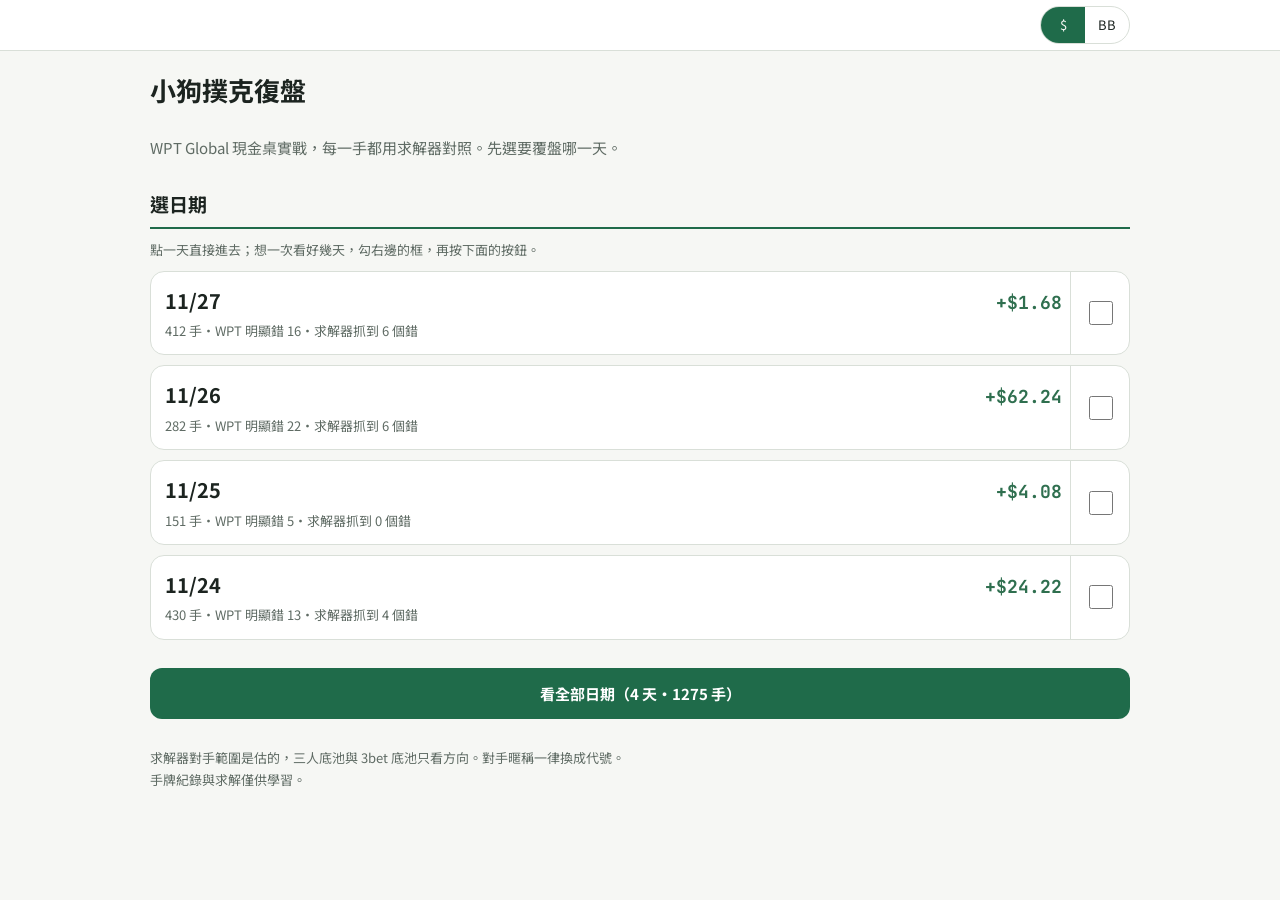
==== commit e2dc02bc: "首頁勾選後新增「看線圖」：實際輸贏（綠）vs 全下期望值（紅），抽水前；11-27 WPT 中文標籤修正、記帳戶 −3" ====
--- a/index.html
+++ b/index.html
@@ -4,10 +4,10 @@
 <script>if("serviceWorker" in navigator)addEventListener("load",function(){navigator.serviceWorker.register("sw.js")})</script>
 <title>小狗撲克復盤</title>
 <link rel="stylesheet" href="https://fonts.googleapis.com/css2?family=Noto+Sans+TC:wght@400;500;700&family=JetBrains+Mono:wght@400;600&display=swap">
-<link rel="stylesheet" href="app.css?v=ed8dd073">
+<link rel="stylesheet" href="app.css?v=d9cb21ba">
 </head><body>
 <nav class="top" aria-label="導覽"><div class="topin"><a class="brand" id="back" href="#/" hidden>← 換日期</a><div class="jump" id="jump"></div><div class="seg" role="group" aria-label="金額單位"><button class="chip u" id="u-usd" data-u="usd" aria-pressed="true">$</button><button class="chip u" id="u-bb" data-u="bb" aria-pressed="false">BB</button></div></div></nav>
 <main id="app"><p class="mute">載入中…</p></main>
 <dialog id="hv" aria-label="完整牌譜"><div class="hvbar"><span class="cnt" id="hvcnt"></span><button class="ib" id="hvshare" aria-label="分享這手">↗ 分享</button><button class="ib" id="hvcopy" aria-label="複製這手的文字">📋 複製</button><button class="ib" id="hvunit" aria-label="切換金額單位">BB</button><button class="ib" id="hvclose" aria-label="關閉">✕ 關閉</button></div><div id="hvbody"></div><div class="hvfoot"><button class="ib" id="hvprev">‹ 上一手</button><button class="ib" id="hvnext">下一手 ›</button></div></dialog>
-<script src="app.js?v=ed8dd073"></script><script src="dialog.js?v=ed8dd073"></script><script>PPH.start()</script>
+<script src="app.js?v=d9cb21ba"></script><script src="dialog.js?v=d9cb21ba"></script><script>PPH.start()</script>
 </body></html>
--- a/app.css
+++ b/app.css
@@ -307,3 +307,18 @@
 @media(max-width:620px){
   .cgrid{margin-left:-6px;margin-right:-6px}
 }
+
+.pickbar .btn+.btn{margin-top:8px}
+.evwrap{position:fixed;inset:0;z-index:50;background:rgba(0,0,0,.55);display:flex;align-items:center;justify-content:center;padding:12px}
+.evbox{background:var(--panel);color:var(--fg);border-radius:14px;max-width:720px;width:100%;max-height:92vh;overflow:auto;padding:14px 16px;box-sizing:border-box}
+.evhd{display:flex;justify-content:space-between;align-items:center;gap:8px}
+.evx{font:inherit;font-size:18px;background:transparent;border:0;color:var(--fg);cursor:pointer;padding:4px 8px}
+.evleg{display:flex;flex-wrap:wrap;gap:6px 16px;margin:8px 0 4px;font-size:14px}
+.evk{display:inline-block;width:18px;height:4px;border-radius:2px;vertical-align:middle;margin-right:6px}
+.evk.g{background:#1f9d55}.evk.r{background:#d63c3c}
+.evsvg{width:100%;height:auto;display:block}
+.evsvg text{font-size:12px;fill:var(--mute,#888)}
+.evsvg .evg{stroke:var(--line);stroke-width:1}
+.evsvg .ev0{stroke:var(--fg);stroke-width:1;opacity:.5}
+.evsvg .evgn{fill:none;stroke:#1f9d55;stroke-width:2.2;stroke-linejoin:round}
+.evsvg .evr{fill:none;stroke:#d63c3c;stroke-width:2.2;stroke-linejoin:round}
